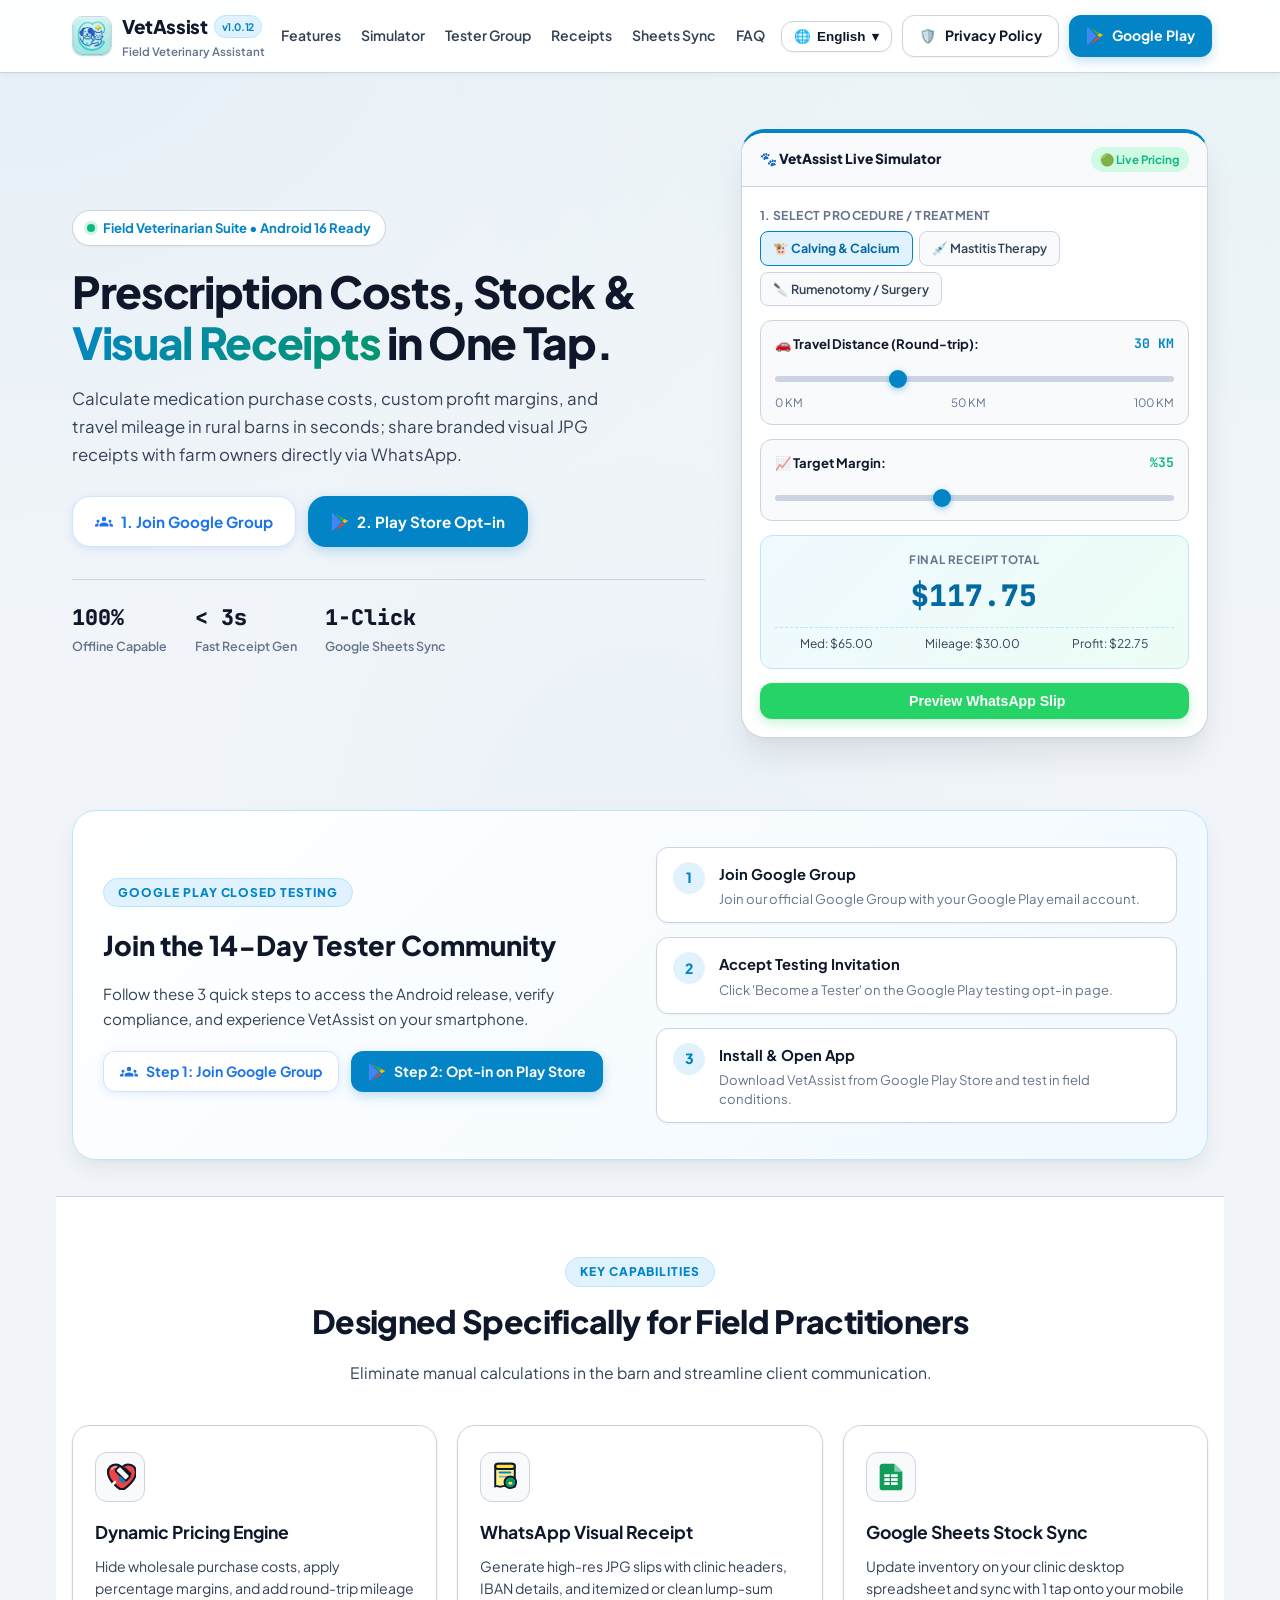
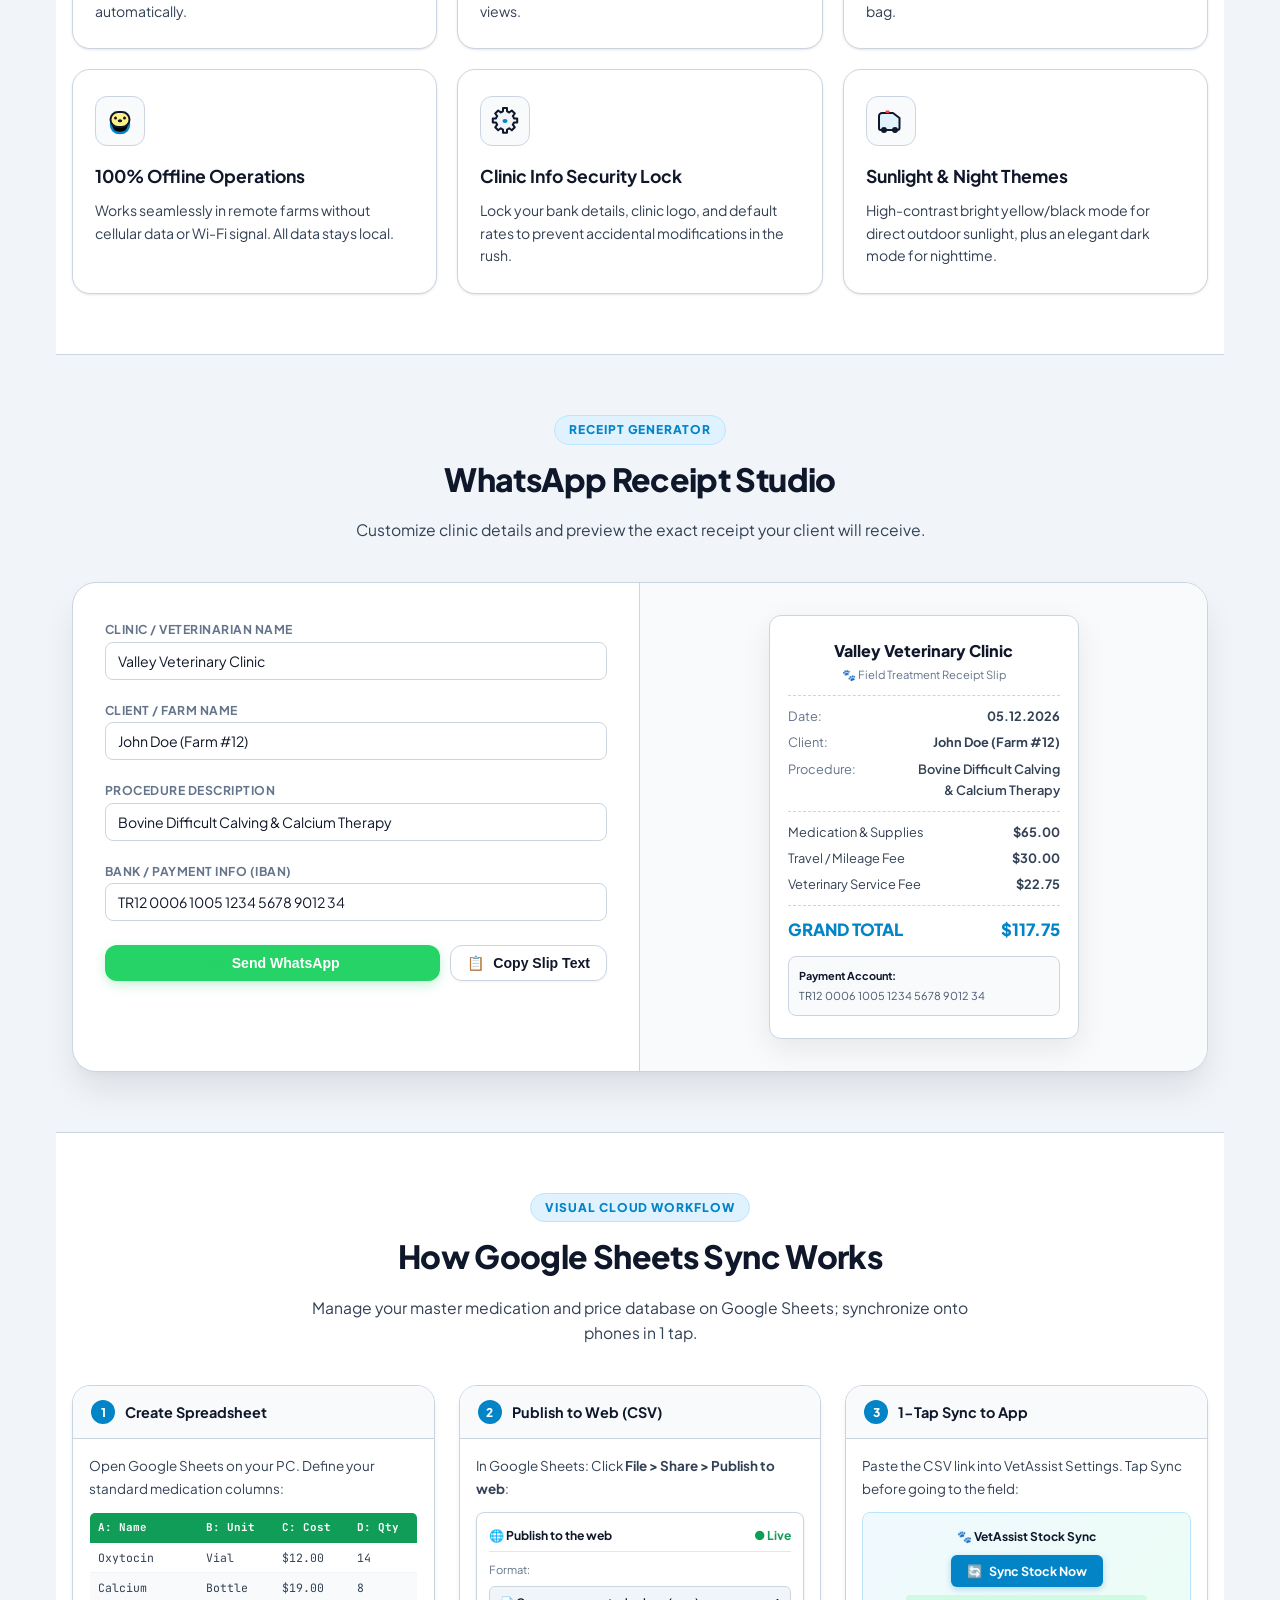
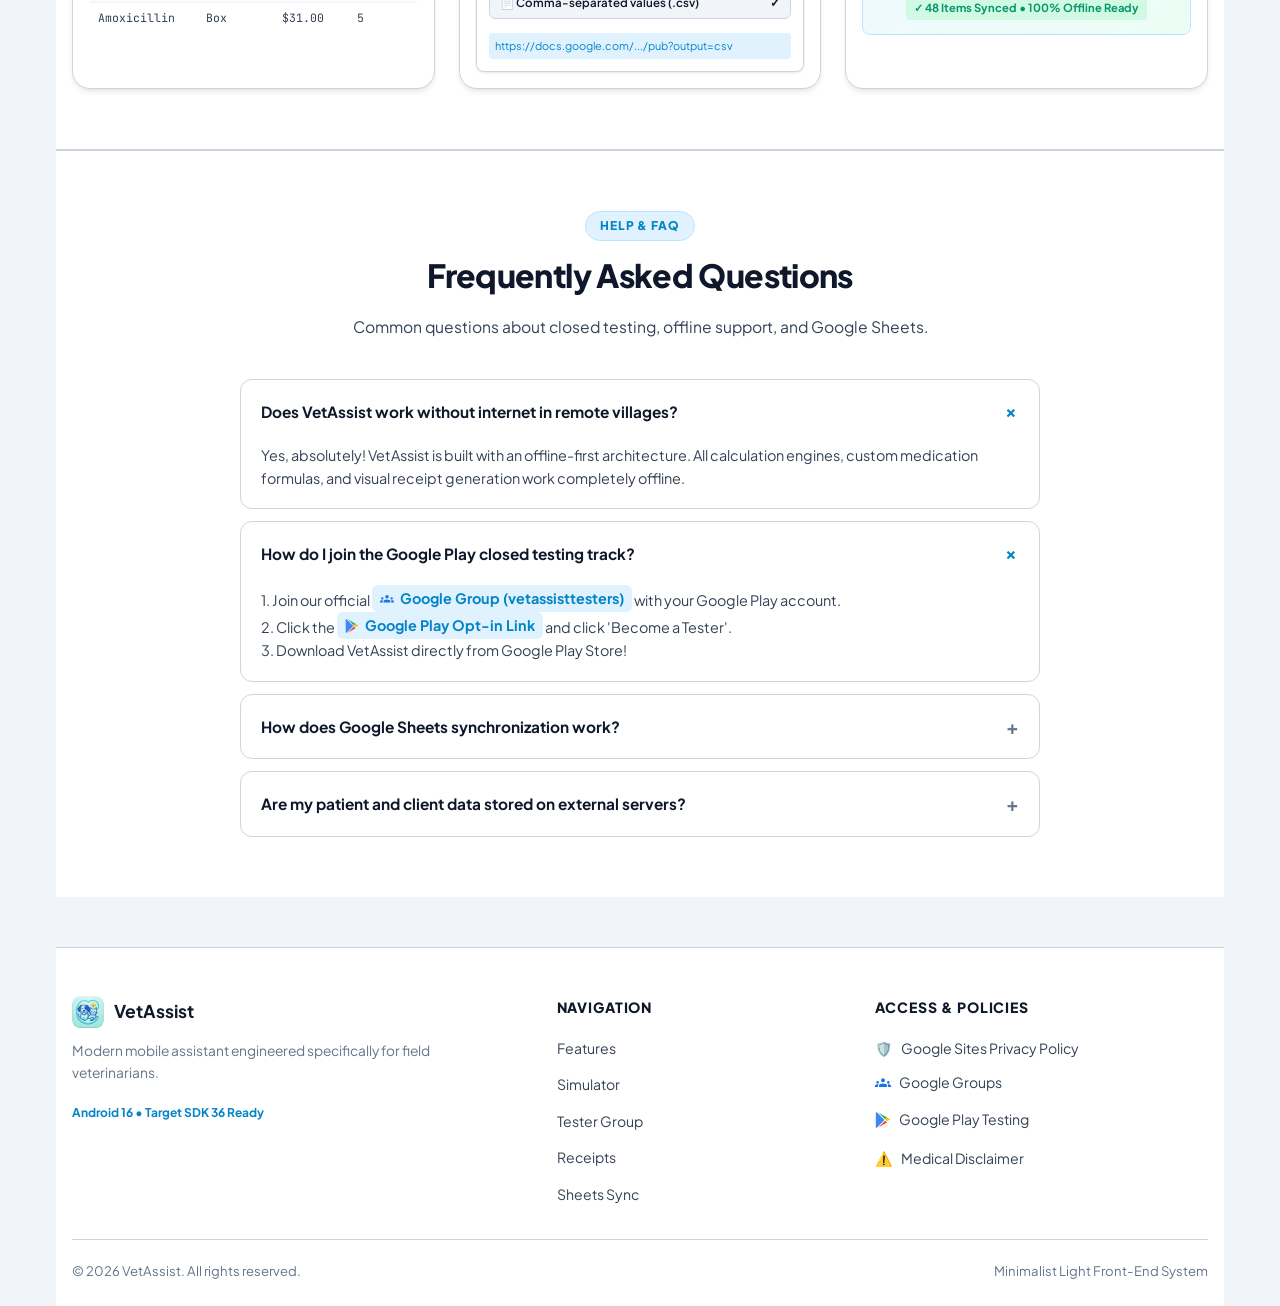
==== docs/index.html @ c8ceed95 "Remove all AdSense ads, banners, rails and ads.txt files" ====
<!DOCTYPE html>
<html lang="en">
<head>
  <meta charset="UTF-8">
  <meta name="viewport" content="width=device-width, initial-scale=1.0">
  <title>VetAssist — Field Veterinary Assistant | Official Web & Live Demo</title>
  <meta name="description" content="Instant prescription cost calculation, dynamic profit/mileage pricing, clinic stock management and WhatsApp visual receipt slips for field veterinarians.">
  <link rel="icon" type="image/png" href="favicon.png">
  <link rel="preconnect" href="https://fonts.googleapis.com">
  <link rel="preconnect" href="https://fonts.gstatic.com" crossorigin>
  <link href="https://fonts.googleapis.com/css2?family=Plus+Jakarta+Sans:wght@400;500;600;700;800&family=JetBrains+Mono:wght@500;600;700&display=swap" rel="stylesheet">

  <style>
    /* ==========================================================================
       VETASSIST MODERN MINIMALIST LIGHT DESIGN SYSTEM
       ========================================================================== */
    :root {
      --bg-page: #f1f5f9; /* Temiz Açık Gri / Kırık Beyaz Zemin */
      --bg-surface: #ffffff;
      --bg-surface-elevated: #ffffff;
      --bg-surface-subtle: #f8fafc;
      --bg-surface-active: #e2e8f0;
      
      --text-main: #0f172a;
      --text-secondary: #334155;
      --text-muted: #64748b;
      --text-light: #94a3b8;
      
      --primary: #0284c7;
      --primary-hover: #0369a1;
      --primary-subtle: #e0f2fe;
      --primary-border: #bae6fd;
      
      --success: #10b981;
      --success-subtle: #d1fae5;
      --success-hover: #059669;
      
      --warning: #f59e0b;
      --warning-subtle: #fef3c7;
      
      --border-light: #cbd5e1;
      --border-subtle: #e2e8f0;
      --border-focus: #38bdf8;
      
      --shadow-xs: 0 1px 2px 0 rgba(0, 0, 0, 0.05);
      --shadow-sm: 0 1px 3px 0 rgba(0, 0, 0, 0.08), 0 1px 2px -1px rgba(0, 0, 0, 0.08);
      --shadow-md: 0 4px 6px -1px rgba(0, 0, 0, 0.08), 0 2px 4px -2px rgba(0, 0, 0, 0.06);
      --shadow-lg: 0 10px 25px -3px rgba(15, 23, 42, 0.08), 0 4px 6px -4px rgba(15, 23, 42, 0.04);
      --shadow-xl: 0 20px 35px -5px rgba(15, 23, 42, 0.10), 0 8px 10px -6px rgba(15, 23, 42, 0.04);

      --radius-sm: 8px;
      --radius-md: 12px;
      --radius-lg: 18px;
      --radius-xl: 24px;
      --radius-full: 9999px;

      --font-sans: 'Plus Jakarta Sans', -apple-system, BlinkMacSystemFont, 'Segoe UI', Roboto, sans-serif;
      --font-mono: 'JetBrains Mono', monospace;
    }

    *, *::before, *::after {
      box-sizing: border-box;
      margin: 0;
      padding: 0;
    }

    html {
      scroll-behavior: smooth;
      -webkit-font-smoothing: antialiased;
      -moz-osx-font-smoothing: grayscale;
    }

    body {
      font-family: var(--font-sans);
      background-color: var(--bg-page);
      color: var(--text-main);
      line-height: 1.65;
      overflow-x: hidden;
      background-image: 
        radial-gradient(at 0% 0%, rgba(2, 132, 199, 0.05) 0px, transparent 50%),
        radial-gradient(at 100% 0%, rgba(16, 185, 129, 0.04) 0px, transparent 50%),
        radial-gradient(at 50% 100%, rgba(2, 132, 199, 0.03) 0px, transparent 50%);
      background-attachment: fixed;
    }

    /* Layout Structure */
    .main-site-content {
      width: 100%;
      max-width: 1200px;
      min-width: 0;
      margin: 0 auto;
      padding: 0 16px;
    }

    .container {
      width: 100%;
      max-width: 1160px;
      margin: 0 auto;
      padding: 0 12px;
    }

    /* ==========================================================================
       TOP NAVIGATION BAR - SINGLE LINE & BEAUTIFULLY SPACED
       ========================================================================== */
    header.site-header {
      position: sticky;
      top: 0;
      z-index: 1000;
      background: rgba(255, 255, 255, 0.96);
      backdrop-filter: blur(16px);
      -webkit-backdrop-filter: blur(16px);
      border-bottom: 1px solid var(--border-light);
      box-shadow: 0 2px 6px rgba(0, 0, 0, 0.04);
    }

    .nav-inner {
      display: flex;
      justify-content: space-between;
      align-items: center;
      height: 72px;
      gap: 16px;
    }

    .brand-logo {
      display: flex;
      align-items: center;
      gap: 10px;
      text-decoration: none;
      color: var(--text-main);
      flex-shrink: 0;
      white-space: nowrap;
    }

    .brand-logo img {
      width: 40px;
      height: 40px;
      border-radius: 10px;
      box-shadow: var(--shadow-xs);
      border: 1px solid var(--border-light);
    }

    .brand-titles {
      display: flex;
      flex-direction: column;
      white-space: nowrap;
    }

    .brand-name {
      font-size: 1.18rem;
      font-weight: 800;
      letter-spacing: -0.02em;
      color: var(--text-main);
      display: flex;
      align-items: center;
      gap: 6px;
      white-space: nowrap;
    }

    .brand-name span.badge-version {
      font-size: 0.65rem;
      font-weight: 700;
      color: var(--primary);
      background: var(--primary-subtle);
      padding: 2px 7px;
      border-radius: var(--radius-full);
      border: 1px solid var(--primary-border);
      white-space: nowrap;
    }

    .brand-tagline {
      font-size: 0.72rem;
      color: var(--text-muted);
      font-weight: 600;
      white-space: nowrap;
    }

    nav.nav-menu {
      display: flex;
      align-items: center;
      gap: 20px;
      flex-shrink: 0;
    }

    nav.nav-menu a {
      color: var(--text-secondary);
      text-decoration: none;
      font-size: 0.88rem;
      font-weight: 600;
      white-space: nowrap;
      transition: color 0.15s ease;
      padding: 6px 0;
    }

    nav.nav-menu a:hover {
      color: var(--primary);
    }

    .nav-actions {
      display: flex;
      align-items: center;
      gap: 10px;
      flex-shrink: 0;
      white-space: nowrap;
    }

    /* Language Picker Dropdown */
    .lang-dropdown-wrapper {
      position: relative;
      flex-shrink: 0;
    }

    .lang-btn {
      background: var(--bg-surface);
      border: 1px solid var(--border-light);
      padding: 7px 12px;
      border-radius: var(--radius-md);
      font-size: 0.84rem;
      font-weight: 700;
      color: var(--text-main);
      display: inline-flex;
      align-items: center;
      gap: 6px;
      cursor: pointer;
      box-shadow: var(--shadow-xs);
      white-space: nowrap;
      transition: all 0.2s ease;
    }

    .lang-btn:hover {
      background: var(--bg-surface-subtle);
      border-color: #94a3b8;
    }

    .lang-menu {
      position: absolute;
      top: calc(100% + 6px);
      right: 0;
      background: var(--bg-surface);
      border: 1px solid var(--border-light);
      border-radius: var(--radius-md);
      box-shadow: var(--shadow-xl);
      padding: 6px;
      display: none;
      flex-direction: column;
      min-width: 160px;
      z-index: 2000;
    }

    .lang-menu.open {
      display: flex;
      animation: fadeIn 0.15s ease;
    }

    .lang-item {
      padding: 8px 12px;
      font-size: 0.84rem;
      font-weight: 600;
      color: var(--text-secondary);
      border-radius: var(--radius-sm);
      display: flex;
      align-items: center;
      gap: 8px;
      cursor: pointer;
      white-space: nowrap;
      transition: background 0.12s;
    }

    .lang-item:hover, .lang-item.active {
      background: var(--primary-subtle);
      color: var(--primary-hover);
      font-weight: 700;
    }

    /* Buttons */
    .btn {
      display: inline-flex;
      align-items: center;
      justify-content: center;
      gap: 8px;
      padding: 8px 16px;
      font-size: 0.88rem;
      font-weight: 700;
      border-radius: var(--radius-md);
      text-decoration: none;
      cursor: pointer;
      white-space: nowrap;
      flex-shrink: 0;
      transition: all 0.2s cubic-bezier(0.16, 1, 0.3, 1);
      border: 1px solid transparent;
      outline: none;
    }

    .btn svg, .btn img {
      width: 18px;
      height: 18px;
      flex-shrink: 0;
    }

    .btn-lg {
      padding: 12px 22px;
      font-size: 0.95rem;
      border-radius: var(--radius-lg);
    }

    .btn-primary {
      background: var(--primary);
      color: #ffffff;
      box-shadow: 0 4px 12px rgba(2, 132, 199, 0.25);
    }
    .btn-primary:hover {
      background: var(--primary-hover);
      transform: translateY(-2px);
      box-shadow: 0 6px 18px rgba(2, 132, 199, 0.35);
    }

    .btn-outline {
      background: var(--bg-surface);
      color: var(--text-main);
      border: 1px solid var(--border-light);
      box-shadow: var(--shadow-xs);
    }
    .btn-outline:hover {
      background: var(--bg-surface-subtle);
      border-color: #94a3b8;
    }

    .btn-whatsapp {
      background: #25d366;
      color: #ffffff;
      box-shadow: 0 4px 12px rgba(37, 211, 102, 0.25);
    }
    .btn-whatsapp:hover {
      background: #20ba5a;
      transform: translateY(-2px);
      box-shadow: 0 6px 18px rgba(37, 211, 102, 0.35);
    }

    .btn-groups {
      background: #ffffff;
      color: #1a73e8;
      border: 1px solid #d2e3fc;
      box-shadow: 0 2px 8px rgba(26, 115, 232, 0.12);
    }
    .btn-groups:hover {
      background: #f8fafd;
      border-color: #aecbfa;
      transform: translateY(-2px);
      box-shadow: 0 4px 14px rgba(26, 115, 232, 0.2);
    }

    /* Hero Section */
    .hero-section {
      padding: 56px 0 36px;
    }

    .hero-grid {
      display: grid;
      grid-template-columns: 1.15fr 0.85fr;
      gap: 36px;
      align-items: center;
    }

    .pill-badge {
      display: inline-flex;
      align-items: center;
      gap: 8px;
      padding: 6px 14px;
      background: #ffffff;
      border: 1px solid var(--border-light);
      border-radius: var(--radius-full);
      font-size: 0.82rem;
      font-weight: 700;
      color: var(--primary);
      margin-bottom: 20px;
      box-shadow: var(--shadow-xs);
    }

    .pill-badge .dot {
      width: 8px;
      height: 8px;
      background: var(--success);
      border-radius: 50%;
      box-shadow: 0 0 0 3px rgba(16, 185, 129, 0.2);
    }

    .hero-title {
      font-size: 2.75rem;
      font-weight: 800;
      line-height: 1.15;
      letter-spacing: -0.03em;
      color: var(--text-main);
      margin-bottom: 18px;
    }

    .hero-title .gradient-text {
      background: linear-gradient(135deg, #0284c7 0%, #059669 100%);
      -webkit-background-clip: text;
      -webkit-text-fill-color: transparent;
    }

    .hero-desc {
      font-size: 1.05rem;
      color: var(--text-secondary);
      line-height: 1.65;
      margin-bottom: 28px;
      max-width: 560px;
    }

    .hero-buttons {
      display: flex;
      flex-wrap: wrap;
      gap: 12px;
      margin-bottom: 32px;
    }

    .hero-stats {
      display: flex;
      gap: 28px;
      padding-top: 20px;
      border-top: 1px solid var(--border-light);
    }

    .stat-item {
      display: flex;
      flex-direction: column;
    }

    .stat-value {
      font-size: 1.35rem;
      font-weight: 800;
      color: var(--text-main);
      font-family: var(--font-mono);
    }

    .stat-label {
      font-size: 0.78rem;
      color: var(--text-muted);
      font-weight: 600;
    }

    /* Live Simulator Card */
    .simulator-card {
      background: var(--bg-surface);
      border: 1px solid var(--border-light);
      border-radius: var(--radius-xl);
      box-shadow: var(--shadow-xl);
      overflow: hidden;
      border-top: 4px solid var(--primary);
    }

    .sim-header {
      padding: 14px 18px;
      background: #f8fafc;
      border-bottom: 1px solid var(--border-light);
      display: flex;
      justify-content: space-between;
      align-items: center;
    }

    .sim-header-title {
      font-size: 0.86rem;
      font-weight: 800;
      color: var(--text-main);
      display: flex;
      align-items: center;
      gap: 8px;
    }

    .sim-status {
      font-size: 0.72rem;
      font-weight: 700;
      color: var(--success);
      background: var(--success-subtle);
      padding: 3px 9px;
      border-radius: var(--radius-full);
    }

    .sim-body {
      padding: 18px;
      display: flex;
      flex-direction: column;
      gap: 14px;
    }

    .sim-select-group {
      display: flex;
      flex-direction: column;
      gap: 6px;
    }

    .sim-label {
      font-size: 0.76rem;
      font-weight: 700;
      color: var(--text-muted);
      text-transform: uppercase;
      letter-spacing: 0.04em;
    }

    .sim-chips {
      display: flex;
      flex-wrap: wrap;
      gap: 6px;
    }

    .sim-chip {
      background: var(--bg-surface-subtle);
      border: 1px solid var(--border-light);
      padding: 6px 12px;
      border-radius: var(--radius-sm);
      font-size: 0.78rem;
      font-weight: 600;
      color: var(--text-secondary);
      cursor: pointer;
      transition: all 0.18s ease;
      user-select: none;
    }

    .sim-chip.active {
      background: var(--primary-subtle);
      border-color: var(--primary);
      color: var(--primary-hover);
      font-weight: 700;
    }

    .sim-slider-box {
      background: var(--bg-surface-subtle);
      border-radius: var(--radius-md);
      padding: 12px 14px;
      border: 1px solid var(--border-light);
    }

    .sim-slider-header {
      display: flex;
      justify-content: space-between;
      align-items: center;
      font-size: 0.82rem;
      font-weight: 700;
      color: var(--text-main);
      margin-bottom: 8px;
    }

    .sim-range {
      width: 100%;
      height: 6px;
      background: #cbd5e1;
      border-radius: 4px;
      outline: none;
      -webkit-appearance: none;
    }

    .sim-range::-webkit-slider-thumb {
      -webkit-appearance: none;
      width: 18px;
      height: 18px;
      border-radius: 50%;
      background: var(--primary);
      cursor: pointer;
      box-shadow: 0 2px 6px rgba(2, 132, 199, 0.4);
    }

    .sim-total-card {
      background: linear-gradient(135deg, #f0f9ff 0%, #ecfdf5 100%);
      border: 1px solid #bae6fd;
      border-radius: var(--radius-md);
      padding: 14px;
      text-align: center;
    }

    .sim-total-title {
      font-size: 0.72rem;
      font-weight: 700;
      color: var(--text-muted);
      letter-spacing: 0.05em;
    }

    .sim-total-amount {
      font-size: 1.85rem;
      font-weight: 800;
      color: var(--primary-hover);
      font-family: var(--font-mono);
      margin: 3px 0 6px;
    }

    .sim-breakdown-mini {
      font-size: 0.75rem;
      color: var(--text-secondary);
      display: flex;
      justify-content: space-around;
      border-top: 1px dashed #bae6fd;
      padding-top: 6px;
    }

    /* Testing & Download Highlight Section */
    .testing-banner-box {
      background: linear-gradient(135deg, #ffffff 0%, #f0f9ff 100%);
      border: 1px solid #bae6fd;
      border-radius: var(--radius-xl);
      padding: 36px 30px;
      box-shadow: var(--shadow-lg);
      margin: 36px 0;
    }

    .testing-grid {
      display: grid;
      grid-template-columns: 1fr 1fr;
      gap: 32px;
      align-items: center;
    }

    .testing-steps-list {
      display: flex;
      flex-direction: column;
      gap: 14px;
    }

    .t-step {
      display: flex;
      gap: 14px;
      align-items: flex-start;
      background: #ffffff;
      padding: 14px 16px;
      border-radius: var(--radius-md);
      border: 1px solid var(--border-light);
      box-shadow: var(--shadow-xs);
    }

    .t-num {
      width: 32px;
      height: 32px;
      background: var(--primary-subtle);
      color: var(--primary);
      border-radius: 50%;
      display: flex;
      align-items: center;
      justify-content: center;
      font-weight: 800;
      font-size: 0.88rem;
      flex-shrink: 0;
    }

    .t-info h4 {
      font-size: 0.92rem;
      font-weight: 700;
      color: var(--text-main);
      margin-bottom: 3px;
    }

    .t-info p {
      font-size: 0.82rem;
      color: var(--text-muted);
      line-height: 1.45;
    }

    /* Sections */
    .section-wrap {
      padding: 60px 0;
    }

    .section-header {
      text-align: center;
      max-width: 680px;
      margin: 0 auto 40px;
    }

    .section-badge {
      display: inline-block;
      font-size: 0.75rem;
      font-weight: 800;
      text-transform: uppercase;
      letter-spacing: 0.08em;
      color: var(--primary);
      margin-bottom: 8px;
      background: var(--primary-subtle);
      padding: 4px 14px;
      border-radius: var(--radius-full);
      border: 1px solid var(--primary-border);
    }

    .section-title {
      font-size: 2rem;
      font-weight: 800;
      letter-spacing: -0.02em;
      color: var(--text-main);
      margin-bottom: 12px;
    }

    .section-desc {
      font-size: 0.98rem;
      color: var(--text-secondary);
      line-height: 1.6;
    }

    /* Feature Grid */
    .feature-grid {
      display: grid;
      grid-template-columns: repeat(3, 1fr);
      gap: 20px;
    }

    .feature-card {
      background: var(--bg-surface);
      border: 1px solid var(--border-light);
      border-radius: var(--radius-lg);
      padding: 26px 22px;
      box-shadow: var(--shadow-sm);
      transition: all 0.25s cubic-bezier(0.16, 1, 0.3, 1);
      display: flex;
      flex-direction: column;
    }

    .feature-card:hover {
      transform: translateY(-4px);
      box-shadow: var(--shadow-lg);
      border-color: #94a3b8;
    }

    .feature-icon-box {
      width: 50px;
      height: 50px;
      border-radius: var(--radius-md);
      background: var(--bg-surface-subtle);
      border: 1px solid var(--border-light);
      display: flex;
      align-items: center;
      justify-content: center;
      margin-bottom: 16px;
    }

    .feature-icon-box svg {
      width: 32px;
      height: 32px;
    }

    .feature-card h3 {
      font-size: 1.1rem;
      font-weight: 700;
      color: var(--text-main);
      margin-bottom: 8px;
    }

    .feature-card p {
      font-size: 0.88rem;
      color: var(--text-secondary);
      line-height: 1.6;
    }

    /* Visual Google Sheets Workflow Step Cards */
    .sheets-visual-grid {
      display: grid;
      grid-template-columns: repeat(3, 1fr);
      gap: 24px;
      margin-top: 24px;
    }

    .sheet-step-card {
      background: var(--bg-surface);
      border: 1px solid var(--border-light);
      border-radius: var(--radius-lg);
      overflow: hidden;
      box-shadow: var(--shadow-md);
      display: flex;
      flex-direction: column;
      transition: transform 0.2s, box-shadow 0.2s;
    }

    .sheet-step-card:hover {
      transform: translateY(-4px);
      box-shadow: var(--shadow-lg);
      border-color: #bae6fd;
    }

    .sheet-step-header {
      padding: 14px 18px;
      background: #f8fafc;
      border-bottom: 1px solid var(--border-light);
      display: flex;
      align-items: center;
      gap: 10px;
    }

    .step-badge {
      background: #0284c7;
      color: white;
      font-size: 0.75rem;
      font-weight: 800;
      width: 24px;
      height: 24px;
      border-radius: 50%;
      display: flex;
      align-items: center;
      justify-content: center;
    }

    .sheet-step-title {
      font-size: 0.9rem;
      font-weight: 700;
      color: var(--text-main);
    }

    .sheet-step-body {
      padding: 16px;
      flex: 1;
      display: flex;
      flex-direction: column;
      gap: 12px;
    }

    /* Mockup Visual Components */
    .mock-sheets-table {
      width: 100%;
      border-collapse: collapse;
      font-size: 0.72rem;
      font-family: var(--font-mono);
      background: #ffffff;
      border: 1px solid #cbd5e1;
      border-radius: 6px;
      overflow: hidden;
    }

    .mock-sheets-table th {
      background: #0f9d58;
      color: #ffffff;
      padding: 6px 8px;
      text-align: left;
      font-weight: 700;
      font-size: 0.68rem;
    }

    .mock-sheets-table td {
      padding: 5px 8px;
      border-bottom: 1px solid #f1f5f9;
      color: #334155;
    }

    .mock-sheets-table tr:nth-child(even) {
      background: #f8fafc;
    }

    .mock-publish-dialog {
      background: #ffffff;
      border: 1px solid #cbd5e1;
      border-radius: 8px;
      padding: 12px;
      box-shadow: var(--shadow-sm);
      display: flex;
      flex-direction: column;
      gap: 8px;
    }

    .mock-dialog-header {
      font-size: 0.76rem;
      font-weight: 700;
      color: #0f172a;
      display: flex;
      justify-content: space-between;
      border-bottom: 1px solid #e2e8f0;
      padding-bottom: 6px;
    }

    .mock-csv-select {
      background: #f1f5f9;
      border: 1px solid #cbd5e1;
      padding: 6px 10px;
      border-radius: 6px;
      font-size: 0.72rem;
      font-weight: 600;
      color: #0f172a;
      display: flex;
      justify-content: space-between;
      align-items: center;
    }

    .mock-app-sync-card {
      background: linear-gradient(135deg, #f0f9ff 0%, #ecfdf5 100%);
      border: 1px solid #bae6fd;
      border-radius: 8px;
      padding: 14px;
      display: flex;
      flex-direction: column;
      align-items: center;
      gap: 8px;
      text-align: center;
    }

    .mock-sync-btn {
      background: #0284c7;
      color: #ffffff;
      font-size: 0.78rem;
      font-weight: 700;
      padding: 6px 16px;
      border-radius: 6px;
      display: flex;
      align-items: center;
      gap: 6px;
      box-shadow: 0 2px 6px rgba(2, 132, 199, 0.3);
    }

    .mock-success-tag {
      font-size: 0.7rem;
      font-weight: 700;
      color: #059669;
      background: #d1fae5;
      padding: 3px 8px;
      border-radius: 4px;
    }

    /* Studio & Slips */
    .receipt-studio {
      background: var(--bg-surface);
      border: 1px solid var(--border-light);
      border-radius: var(--radius-xl);
      box-shadow: var(--shadow-xl);
      overflow: hidden;
      display: grid;
      grid-template-columns: 1fr 1fr;
      margin-top: 24px;
    }

    .studio-controls {
      padding: 32px;
      border-right: 1px solid var(--border-light);
      display: flex;
      flex-direction: column;
      gap: 16px;
    }

    .studio-preview {
      padding: 32px;
      background: #f8fafc;
      display: flex;
      flex-direction: column;
      align-items: center;
      justify-content: center;
    }

    .input-field {
      width: 100%;
      padding: 9px 12px;
      border: 1px solid var(--border-light);
      border-radius: var(--radius-sm);
      font-family: var(--font-sans);
      font-size: 0.88rem;
      color: var(--text-main);
      background: var(--bg-surface);
      outline: none;
      transition: border-color 0.2s;
    }

    .input-field:focus {
      border-color: var(--primary);
    }

    .receipt-slip {
      width: 310px;
      background: #ffffff;
      border-radius: 12px;
      border: 1px solid #cbd5e1;
      box-shadow: 0 10px 30px rgba(0, 0, 0, 0.08);
      padding: 22px 18px;
      font-family: 'Plus Jakarta Sans', sans-serif;
      position: relative;
    }

    .slip-clinic-name {
      font-size: 1rem;
      font-weight: 800;
      color: #0f172a;
      text-align: center;
    }

    .slip-sub {
      font-size: 0.7rem;
      color: #64748b;
      text-align: center;
      margin-bottom: 12px;
    }

    .slip-divider {
      border-top: 1px dashed #cbd5e1;
      margin: 10px 0;
    }

    .slip-row {
      display: flex;
      justify-content: space-between;
      font-size: 0.8rem;
      color: #334155;
      margin-bottom: 5px;
    }

    .slip-row.total-row {
      font-size: 1.05rem;
      font-weight: 800;
      color: #0284c7;
      margin-top: 8px;
    }

    /* FAQ List */
    .faq-list {
      max-width: 800px;
      margin: 0 auto;
      display: flex;
      flex-direction: column;
      gap: 12px;
    }

    .faq-item {
      background: var(--bg-surface);
      border: 1px solid var(--border-light);
      border-radius: var(--radius-md);
      overflow: hidden;
      transition: all 0.2s ease;
    }

    .faq-question {
      padding: 16px 20px;
      font-size: 0.96rem;
      font-weight: 700;
      color: var(--text-main);
      cursor: pointer;
      display: flex;
      justify-content: space-between;
      align-items: center;
      user-select: none;
    }

    .faq-icon {
      font-size: 1.2rem;
      color: var(--text-muted);
      transition: transform 0.2s ease;
    }

    .faq-answer {
      display: none;
      padding: 0 20px 18px;
      font-size: 0.9rem;
      color: var(--text-secondary);
      line-height: 1.6;
    }

    .faq-item.open .faq-answer {
      display: block;
    }

    .faq-item.open .faq-icon {
      transform: rotate(45deg);
      color: var(--primary);
    }

    .faq-link-badge {
      display: inline-flex;
      align-items: center;
      gap: 6px;
      background: #e0f2fe;
      color: #0284c7;
      padding: 2px 8px;
      border-radius: 6px;
      font-weight: 700;
      text-decoration: none;
    }

    .faq-link-badge svg {
      width: 14px;
      height: 14px;
    }

    /* Clean Functional Footer */
    footer.site-footer {
      background: var(--bg-surface);
      border-top: 1px solid var(--border-light);
      padding: 48px 0 24px;
      margin-top: 50px;
    }

    .footer-grid-clean {
      display: grid;
      grid-template-columns: 1.6fr 1fr 1.2fr;
      gap: 40px;
      margin-bottom: 32px;
    }

    .footer-col h4 {
      font-size: 0.88rem;
      font-weight: 800;
      color: var(--text-main);
      text-transform: uppercase;
      letter-spacing: 0.06em;
      margin-bottom: 16px;
    }

    .footer-links {
      list-style: none;
      display: flex;
      flex-direction: column;
      gap: 10px;
    }

    .footer-links a {
      color: var(--text-secondary);
      text-decoration: none;
      font-size: 0.88rem;
      transition: color 0.2s;
      display: inline-flex;
      align-items: center;
      gap: 8px;
    }

    .footer-links a:hover {
      color: var(--primary);
    }

    .footer-bottom {
      border-top: 1px solid var(--border-light);
      padding-top: 20px;
      display: flex;
      justify-content: space-between;
      align-items: center;
      font-size: 0.82rem;
      color: var(--text-muted);
      flex-wrap: wrap;
      gap: 10px;
    }

    /* Modal */
    .modal-overlay {
      position: fixed;
      inset: 0;
      background: rgba(15, 23, 42, 0.6);
      backdrop-filter: blur(4px);
      z-index: 9999;
      display: none;
      align-items: center;
      justify-content: center;
      padding: 20px;
    }

    .modal-overlay.active {
      display: flex;
    }

    .modal-box {
      background: var(--bg-surface);
      border-radius: var(--radius-xl);
      max-width: 740px;
      width: 100%;
      max-height: 85vh;
      overflow-y: auto;
      padding: 34px;
      box-shadow: var(--shadow-xl);
      position: relative;
    }

    .modal-close {
      position: absolute;
      top: 18px;
      right: 18px;
      background: var(--bg-surface-subtle);
      border: 1px solid var(--border-light);
      width: 32px;
      height: 32px;
      border-radius: 50%;
      display: flex;
      align-items: center;
      justify-content: center;
      cursor: pointer;
      font-weight: 700;
    }

    @keyframes fadeIn {
      from { opacity: 0; transform: translateY(4px); }
      to { opacity: 1; transform: translateY(0); }
    }

    /* Responsive Queries */
    @media (max-width: 1080px) {
      nav.nav-menu { display: none; }
    }

    @media (max-width: 860px) {
      .hero-grid { grid-template-columns: 1fr; }
      .feature-grid { grid-template-columns: 1fr; }
      .sheets-visual-grid { grid-template-columns: 1fr; }
      .receipt-studio { grid-template-columns: 1fr; }
      .studio-controls { border-right: none; border-bottom: 1px solid var(--border-light); }
      .testing-grid { grid-template-columns: 1fr; }
      .footer-grid-clean { grid-template-columns: 1fr; }
      .hero-title { font-size: 2.1rem; }
    }
  </style>
</head>
<body>

  <!-- ==========================================================================
       SVG GLOBAL DEFINITIONS: AUTHENTIC BRAND & IN-APP VET VECTOR ICONS
       ========================================================================== -->
  <svg style="display:none;" xmlns="http://www.w3.org/2000/svg">
    
    <!-- 1. Google Play Official 4-Color Vector Icon -->
    <symbol id="icon-googleplay" viewBox="0 0 512 512">
      <path fill="#4285F4" d="M47 0C34 6.8 25.3 19.2 25.3 35.3v441.3c0 16.1 8.7 28.5 21.7 35.3l256.6-256L47 0z"/>
      <path fill="#34A853" d="M325.3 234.3L104.6 13l280.8 161.2-60.1 59.1z"/>
      <path fill="#FBBC04" d="M479.5 228.6l-94.1-54.4-60.1 59.1 60.1 59.1 94.1-54.4c17.6-10.2 17.6-26.9 0-37.1z"/>
      <path fill="#EA4335" d="M325.3 277.7l60.1 59.1L104.6 499l220.7-221.3z"/>
    </symbol>

    <!-- 2. WhatsApp Official Green Vector Icon -->
    <symbol id="icon-whatsapp" viewBox="0 0 24 24">
      <path fill="#25D366" d="M12.04 2c-5.46 0-9.91 4.45-9.91 9.91 0 1.75.46 3.45 1.32 4.95L2.05 22l5.25-1.38c1.45.79 3.08 1.21 4.74 1.21 5.46 0 9.91-4.45 9.91-9.91 0-2.65-1.03-5.14-2.9-7.01A9.816 9.816 0 0 0 12.04 2m.01 1.67c2.2 0 4.26.86 5.82 2.42a8.225 8.225 0 0 1 2.41 5.83c0 4.54-3.7 8.24-8.24 8.24-1.48 0-2.93-.4-4.2-1.15l-.3-.18-3.12.82.83-3.04-.2-.31a8.196 8.196 0 0 1-1.26-4.38c0-4.54 3.7-8.24 8.24-8.24m4.52 11.66c-.25-.12-1.47-.72-1.7-.81-.23-.08-.39-.12-.56.12-.17.25-.64.81-.79.97-.14.17-.29.19-.54.06-.25-.12-1.05-.39-2-1.23-.74-.66-1.24-1.47-1.39-1.72-.14-.25-.02-.38.11-.51.11-.11.25-.29.37-.43.12-.14.17-.25.25-.41.08-.17.04-.31-.02-.43s-.56-1.34-.76-1.84c-.2-.48-.41-.42-.56-.43h-.48c-.17 0-.43.06-.66.31-.22.25-.87.85-.87 2.07s.89 2.4 1.01 2.57c.12.17 1.75 2.67 4.23 3.74.59.26 1.05.41 1.41.53.59.19 1.13.16 1.56.1.48-.07 1.47-.6 1.67-1.18.21-.58.21-1.07.15-1.18-.06-.11-.23-.17-.48-.3z"/>
    </symbol>

    <!-- 3. Google Groups Official Blue Vector Icon -->
    <symbol id="icon-groups" viewBox="0 0 24 24">
      <path fill="#1A73E8" d="M12 12.75c1.63 0 3.07.39 4.24.9c1.08.48 1.76 1.56 1.76 2.73V18H6v-1.61c0-1.18.68-2.26 1.76-2.74c1.17-.52 2.61-.9 4.24-.9M4 13c1.1 0 2-.9 2-2s-.9-2-2-2s-2 .9-2 2s.9 2 2 2m1.13 1.1c-.37-.06-.74-.1-1.13-.1c-.99 0-1.93.21-2.78.58A2.01 2.01 0 0 0 0 16.43V18h4.5v-1.61c0-.83.23-1.61.63-2.29M20 13c1.1 0 2-.9 2-2s-.9-2-2-2s-2 .9-2 2s.9 2 2 2m2.78 1.58c-.85-.37-1.79-.58-2.78-.58c-.39 0-.76.04-1.13.1c.4.68.63 1.46.63 2.29V18H24v-1.57c0-.81-.48-1.53-1.22-1.85M12 11a3 3 0 1 0 0-6a3 3 0 0 0 0 6"/>
    </symbol>

    <!-- 4. Google Sheets Official Green Doc & Grid Icon -->
    <symbol id="icon-sheets" viewBox="0 0 48 48">
      <path fill="#0F9D58" d="M29 4H11c-2.2 0-4 1.8-4 4v32c0 2.2 1.8 4 4 4h26c2.2 0 4-1.8 4-4V16L29 4z"/>
      <path fill="#87CEAC" d="M29 4v12h12L29 4z"/>
      <path fill="#ffffff" d="M14 20h20v4H14zm0 6h20v4H14zm0 6h20v4H14z"/>
      <path fill="#0F9D58" d="M22 20h2v16h-2z"/>
    </symbol>

    <!-- 5. In-App Pet & Vet Custom SVGs (from web/icons.js) -->
    <symbol id="icon-treatment-mode" viewBox="0 0 32 32">
      <path d="M16 28C16 28 4 20.5 4 11C4 6.5 7.5 3.5 12 3.5C14.5 3.5 16.8 5 18 7C19.2 5 21.5 3.5 24 3.5C28.5 3.5 32 6.5 32 11C32 20.5 20 28 20 28H16Z" fill="#ef4444" stroke="#0f172a" stroke-width="2.2" stroke-linejoin="round"/>
      <path d="M8 8C9.5 6 12 5.5 13.5 6.5" stroke="#fca5a5" stroke-width="2" stroke-linecap="round"/>
      <path d="M7 25L11 21" stroke="#ffffff" stroke-width="2.6" stroke-linecap="round"/>
      <rect x="11" y="9.5" width="7" height="15" rx="2" transform="rotate(-45 11 9.5)" fill="#ffffff" stroke="#0f172a" stroke-width="2"/>
      <path d="M14 17.5L16.5 15L21.5 20L19 22.5Z" fill="#0284c7"/>
      <path d="M21 7.5L26.5 13" stroke="#0f172a" stroke-width="2.4" stroke-linecap="round"/>
    </symbol>

    <symbol id="icon-receipt-seal" viewBox="0 0 36 36">
      <path d="M7 6C7 4.3 8.3 3 10 3H26C27.7 3 29 4.3 29 6V29C29 29 27.5 28 26 28C24.5 28 23 29 21.5 29C20 29 18.5 28 17 28C15.5 28 14 29 12.5 29C11 29 9.5 28 8 28C7.4 28 7 28.3 7 28.8V6Z" fill="#fef08a" stroke="#0f172a" stroke-width="2.2" stroke-linejoin="round"/>
      <path d="M7 6C7 4.3 8.3 3 10 3H26C27.7 3 29 4.3 29 6C29 7.7 27.7 9 26 9H10C8.3 9 7 7.7 7 6Z" fill="#fde047" stroke="#0f172a" stroke-width="2.2" stroke-linejoin="round"/>
      <line x1="12" y1="13" x2="24" y2="13" stroke="#0284c7" stroke-width="2.4" stroke-linecap="round"/>
      <line x1="12" y1="17.5" x2="20" y2="17.5" stroke="#94a3b8" stroke-width="2" stroke-linecap="round"/>
      <circle cx="24" cy="24" r="6.5" fill="#10b981" stroke="#0f172a" stroke-width="2.2"/>
      <circle cx="24" cy="24" r="5" fill="#059669"/>
      <ellipse cx="24" cy="25" rx="2.2" ry="1.6" fill="#fde047"/>
    </symbol>

    <symbol id="icon-kit-bone" viewBox="0 0 32 32">
      <path d="M11 6.5C10.2 6.5 9.5 5.8 9.5 5C9.5 4.2 10.2 3.5 11 3.5C11.5 3.5 12 3.8 12.3 4.2H19.7C20 3.8 20.5 3.5 21 3.5C21.8 3.5 22.5 4.2 22.5 5C22.5 5.8 21.8 6.5 21 6.5" fill="#fde047" stroke="#0f172a" stroke-width="2" stroke-linejoin="round"/>
      <rect x="4.5" y="8.5" width="23" height="19" rx="4" fill="#a7f3d0" stroke="#0f172a" stroke-width="2"/>
      <rect x="14" y="13.5" width="4" height="9" rx="1" fill="#10b981"/>
      <rect x="11.5" y="16" width="9" height="4" rx="1" fill="#10b981"/>
    </symbol>

    <symbol id="icon-dog-stethoscope" viewBox="0 0 32 32">
      <path d="M7 19C7 25 11 28 16 28C21 28 25 25 25 19" stroke="#0284c7" stroke-width="2.4" stroke-linecap="round"/>
      <rect x="6.5" y="7" width="19" height="15" rx="7.5" fill="#fef08a" stroke="#0f172a" stroke-width="2"/>
      <circle cx="11.5" cy="13" r="1.5" fill="#0f172a"/>
      <circle cx="20.5" cy="13" r="1.5" fill="#0f172a"/>
      <ellipse cx="16" cy="15.8" rx="2.2" ry="1.5" fill="#0f172a"/>
    </symbol>

    <symbol id="icon-gear-paw" viewBox="0 0 32 32">
      <path d="M14 3H18V6.2C18.8 6.5 19.5 7 20.2 7.5L22.8 5.5L25.8 8.5L23.8 11.2C24.3 11.8 24.7 12.6 25 13.4H28.2V17.4H25C24.7 18.2 24.3 19 23.8 19.6L25.8 22.3L22.8 25.3L20.2 23.3C19.5 23.8 18.8 24.3 18 24.6V27.8H14V24.6C13.2 24.3 12.5 23.8 11.8 23.3L9.2 25.3L6.2 22.3L8.2 19.6C7.7 19 7.3 18.2 7 17.4H3.8V13.4H7C7.3 12.6 7.7 11.8 8.2 11.2L6.2 8.5L9.2 5.5L11.8 7.5C12.5 7 13.2 6.5 14 6.2V3Z" fill="#f1f5f9" stroke="#0f172a" stroke-width="2" stroke-linejoin="round"/>
      <ellipse cx="16" cy="16" rx="2.5" ry="2" fill="#0284c7"/>
    </symbol>

    <symbol id="icon-vet-van" viewBox="0 0 32 32">
      <path d="M4 11C4 9.5 5.5 8 7 8H18L24.5 13V23C24.5 24 23.5 25 22.5 25H5.5C4.5 25 4 24 4 23V11Z" fill="#e0f2fe" stroke="#0f172a" stroke-width="2" stroke-linejoin="round"/>
      <rect x="10.5" y="5.5" width="4" height="2.5" rx="1" fill="#ef4444"/>
      <circle cx="9" cy="25" r="3" fill="#0f172a"/>
      <circle cx="20" cy="25" r="3" fill="#0f172a"/>
    </symbol>
  </svg>

  <!-- ==========================================================================
       STICKY NAVIGATION BAR - 100% SINGLE LINE, NO CRAMPED WRAPPING
       ========================================================================== -->
  <header class="site-header">
    <div class="container">
      <div class="nav-inner">
        
        <!-- Brand Logo -->
        <a href="#" class="brand-logo">
          <img src="icon-192.png" alt="VetAssist Logo">
          <div class="brand-titles">
            <span class="brand-name">VetAssist <span class="badge-version">v1.0.12</span></span>
            <span class="brand-tagline" data-i18n="app_tagline">Field Veterinary Assistant</span>
          </div>
        </a>

        <!-- Main Navigation Links -->
        <nav class="nav-menu">
          <a href="#features" data-i18n="nav_features">Features</a>
          <a href="#live-calculator" data-i18n="nav_simulator">Simulator</a>
          <a href="#testing-zone" data-i18n="nav_join_test">Tester Group</a>
          <a href="#receipt-studio" data-i18n="nav_receipt">Receipts</a>
          <a href="#sheets-sync" data-i18n="nav_sheets">Sheets Sync</a>
          <a href="#faq" data-i18n="nav_faq">FAQ</a>
        </nav>

        <!-- Action Items (Language, Privacy Policy, Google Play) -->
        <div class="nav-actions">
          
          <!-- Language Selector -->
          <div class="lang-dropdown-wrapper">
            <button class="lang-btn" onclick="toggleLangMenu()" id="current-lang-btn">
              <span>🌐</span> <span id="current-lang-label">English</span> ▾
            </button>
            <div class="lang-menu" id="lang-dropdown-menu">
              <div class="lang-item active" onclick="setLanguage('en')">🇬🇧 English</div>
              <div class="lang-item" onclick="setLanguage('tr')">🇹🇷 Türkçe</div>
              <div class="lang-item" onclick="setLanguage('de')">🇩🇪 Deutsch</div>
              <div class="lang-item" onclick="setLanguage('es')">🇪🇸 Español</div>
              <div class="lang-item" onclick="setLanguage('pt')">🇧🇷 Português</div>
              <div class="lang-item" onclick="setLanguage('ja')">🇯🇵 日本語</div>
              <div class="lang-item" onclick="setLanguage('ko')">🇰🇷 한국어</div>
              <div class="lang-item" onclick="setLanguage('hi')">🇮🇳 हिन्दी</div>
              <div class="lang-item" onclick="setLanguage('zh')">🇨🇳 中文</div>
            </div>
          </div>

          <!-- Official Google Sites Privacy Policy Link -->
          <a href="https://sites.google.com/d/17dYGaGlT2j_FXkCMffl7jOLWJkx5dJpY/p/1_l2H7LDnRSEo8GApEAaIWjhrmNAns9P_/edit" target="_blank" rel="noopener noreferrer" class="btn btn-outline" title="Official Google Sites Privacy Policy">
            <span>🛡️</span> <span data-i18n="priv_policy">Privacy Policy</span>
          </a>

          <!-- Official Google Play Store Opt-in Link -->
          <a href="https://play.google.com/apps/testing/com.VetAssistv1" target="_blank" class="btn btn-primary" title="Google Play Store Testing">
            <svg><use href="#icon-googleplay"/></svg>
            <span data-i18n="btn_play_test">Google Play</span>
          </a>

        </div>
      </div>
    </div>
  </header>

  <!-- Main Content Container -->
  <main class="main-site-content">

    <!-- Hero Section -->
    <section class="hero-section">
      <div class="container">
        <div class="hero-grid">
          <div class="hero-content">
            <div class="pill-badge">
              <span class="dot"></span>
              <span data-i18n="hero_badge">Field Veterinarian Suite • Android 16 Ready</span>
            </div>

            <h1 class="hero-title" data-i18n="hero_title">
              Prescription Costs, Stock & <span class="gradient-text">Visual Receipts</span> in One Tap.
            </h1>

            <p class="hero-desc" data-i18n="hero_desc">
              Calculate medication purchase costs, custom profit margins, and travel mileage in rural barns in seconds; share branded visual JPG receipts with farm owners directly via WhatsApp.
            </p>

            <!-- Only Official Google Group & Play Store Testing Buttons -->
            <div class="hero-buttons">
              <a href="https://groups.google.com/g/vetassisttesters" target="_blank" class="btn btn-groups btn-lg">
                <svg><use href="#icon-groups"/></svg>
                <span data-i18n="btn_hero_group">1. Join Google Group</span>
              </a>
              <a href="https://play.google.com/apps/testing/com.VetAssistv1" target="_blank" class="btn btn-primary btn-lg">
                <svg><use href="#icon-googleplay"/></svg>
                <span data-i18n="btn_hero_play">2. Play Store Opt-in</span>
              </a>
            </div>

            <div class="hero-stats">
              <div class="stat-item">
                <span class="stat-value">100%</span>
                <span class="stat-label" data-i18n="stat_offline">Offline Capable</span>
              </div>
              <div class="stat-item">
                <span class="stat-value">&lt; 3s</span>
                <span class="stat-label" data-i18n="stat_speed">Fast Receipt Gen</span>
              </div>
              <div class="stat-item">
                <span class="stat-value">1-Click</span>
                <span class="stat-label" data-i18n="stat_sync">Google Sheets Sync</span>
              </div>
            </div>
          </div>

          <!-- Live Phone Simulator Widget -->
          <div class="simulator-card" id="live-calculator">
            <div class="sim-header">
              <span class="sim-header-title">🐾 VetAssist Live Simulator</span>
              <span class="sim-status" data-i18n="sim_status_badge">🟢 Live Pricing</span>
            </div>
            
            <div class="sim-body">
              <!-- Treatment Selector -->
              <div class="sim-select-group">
                <span class="sim-label" data-i18n="sim_select_title">1. Select Procedure / Treatment</span>
                <div class="sim-chips">
                  <div class="sim-chip active" onclick="selectSimTreatment('dogum', this)" data-i18n="sim_opt_calving">🐮 Calving & Calcium</div>
                  <div class="sim-chip" onclick="selectSimTreatment('mastitis', this)" data-i18n="sim_opt_mastitis">💉 Mastitis Therapy</div>
                  <div class="sim-chip" onclick="selectSimTreatment('operasyon', this)" data-i18n="sim_opt_surgery">🔪 Rumenotomy / Surgery</div>
                </div>
              </div>

              <!-- KM Distance Slider -->
              <div class="sim-slider-box">
                <div class="sim-slider-header">
                  <span data-i18n="sim_distance_label">🚗 Travel Distance (Round-trip):</span>
                  <span id="km-display" style="color:var(--primary); font-family:var(--font-mono);">30 KM</span>
                </div>
                <input type="range" min="0" max="100" value="30" class="sim-range" id="km-slider" oninput="updateSimCalculations()">
                <div style="display:flex; justify-content:space-between; font-size:0.72rem; color:var(--text-muted); margin-top:4px;">
                  <span>0 KM</span>
                  <span>50 KM</span>
                  <span>100 KM</span>
                </div>
              </div>

              <!-- Margin Slider -->
              <div class="sim-slider-box">
                <div class="sim-slider-header">
                  <span data-i18n="sim_margin_label">📈 Target Margin:</span>
                  <span id="margin-display" style="color:#10b981; font-family:var(--font-mono);">%35</span>
                </div>
                <input type="range" min="10" max="70" value="35" class="sim-range" id="margin-slider" oninput="updateSimCalculations()">
              </div>

              <!-- Calculated Total -->
              <div class="sim-total-card">
                <div class="sim-total-title" data-i18n="sim_total_title">FINAL RECEIPT TOTAL</div>
                <div class="sim-total-amount" id="sim-grand-total">$118.50</div>
                <div class="sim-breakdown-mini">
                  <span id="sim-med-cost">Med: $65.00</span>
                  <span id="sim-km-cost">Mileage: $30.00</span>
                  <span id="sim-margin-gain">Profit: $23.50</span>
                </div>
              </div>

              <button class="btn btn-whatsapp" style="width:100%;" onclick="openStudioFromSim()">
                <svg><use href="#icon-whatsapp"/></svg>
                <span data-i18n="btn_preview_wa">Preview WhatsApp Slip</span>
              </button>
            </div>
          </div>
        </div>
      </div>
    </section>

    <!-- Google Closed Testing & Download Step-by-Step Zone -->
    <section class="container" id="testing-zone">
      <div class="testing-banner-box">
        <div class="testing-grid">
          <div>
            <span class="section-badge" data-i18n="test_badge">Google Play Closed Testing</span>
            <h3 style="font-size:1.7rem; font-weight:800; margin:8px 0 14px; color:var(--text-main);" data-i18n="test_title">
              Join the 14-Day Tester Community
            </h3>
            <p style="font-size:0.95rem; color:var(--text-secondary); line-height:1.6; margin-bottom:20px;" data-i18n="test_desc">
              Follow these 3 quick steps to access the Android release, verify compliance, and experience VetAssist on your smartphone.
            </p>
            <div style="display:flex; flex-wrap:wrap; gap:12px;">
              <a href="https://groups.google.com/g/vetassisttesters" target="_blank" class="btn btn-groups">
                <svg><use href="#icon-groups"/></svg>
                <span data-i18n="btn_step1_group">Step 1: Join Google Group</span>
              </a>
              <a href="https://play.google.com/apps/testing/com.VetAssistv1" target="_blank" class="btn btn-primary">
                <svg><use href="#icon-googleplay"/></svg>
                <span data-i18n="btn_step2_optin">Step 2: Opt-in on Play Store</span>
              </a>
            </div>
          </div>

          <div class="testing-steps-list">
            <div class="t-step">
              <div class="t-num">1</div>
              <div class="t-info">
                <h4 data-i18n="t_step1_title">Join Google Group</h4>
                <p data-i18n="t_step1_desc">Join our official Google Group with your Google Play email account.</p>
              </div>
            </div>

            <div class="t-step">
              <div class="t-num">2</div>
              <div class="t-info">
                <h4 data-i18n="t_step2_title">Accept Testing Invitation</h4>
                <p data-i18n="t_step2_desc">Click 'Become a Tester' on the Google Play testing opt-in page.</p>
              </div>
            </div>

            <div class="t-step">
              <div class="t-num">3</div>
              <div class="t-info">
                <h4 data-i18n="t_step3_title">Install & Open App</h4>
                <p data-i18n="t_step3_desc">Download VetAssist from Google Play Store and test in field conditions.</p>
              </div>
            </div>
          </div>
        </div>
      </div>
    </section>

    <!-- Features Section -->
    <section class="section-wrap" id="features" style="background:#ffffff; border-top:1px solid var(--border-light); border-bottom:1px solid var(--border-light);">
      <div class="container">
        <div class="section-header">
          <span class="section-badge" data-i18n="feat_badge">Key Capabilities</span>
          <h2 class="section-title" data-i18n="feat_section_title">Designed Specifically for Field Practitioners</h2>
          <p class="section-desc" data-i18n="feat_section_desc">Eliminate manual calculations in the barn and streamline client communication.</p>
        </div>

        <div class="feature-grid">
          <div class="feature-card">
            <div class="feature-icon-box">
              <svg><use href="#icon-treatment-mode"/></svg>
            </div>
            <h3 data-i18n="feat1_title">Dynamic Pricing Engine</h3>
            <p data-i18n="feat1_desc">Hide wholesale purchase costs, apply percentage margins, and add round-trip mileage automatically.</p>
          </div>

          <div class="feature-card">
            <div class="feature-icon-box">
              <svg><use href="#icon-receipt-seal"/></svg>
            </div>
            <h3 data-i18n="feat2_title">WhatsApp Visual Receipt</h3>
            <p data-i18n="feat2_desc">Generate high-res JPG slips with clinic headers, IBAN details, and itemized or clean lump-sum views.</p>
          </div>

          <div class="feature-card">
            <div class="feature-icon-box">
              <svg><use href="#icon-sheets"/></svg>
            </div>
            <h3 data-i18n="feat3_title">Google Sheets Stock Sync</h3>
            <p data-i18n="feat3_desc">Update inventory on your clinic desktop spreadsheet and sync with 1 tap onto your mobile bag.</p>
          </div>

          <div class="feature-card">
            <div class="feature-icon-box">
              <svg><use href="#icon-dog-stethoscope"/></svg>
            </div>
            <h3 data-i18n="feat4_title">100% Offline Operations</h3>
            <p data-i18n="feat4_desc">Works seamlessly in remote farms without cellular data or Wi-Fi signal. All data stays local.</p>
          </div>

          <div class="feature-card">
            <div class="feature-icon-box">
              <svg><use href="#icon-gear-paw"/></svg>
            </div>
            <h3 data-i18n="feat5_title">Clinic Info Security Lock</h3>
            <p data-i18n="feat5_desc">Lock your bank details, clinic logo, and default rates to prevent accidental modifications in the rush.</p>
          </div>

          <div class="feature-card">
            <div class="feature-icon-box">
              <svg><use href="#icon-vet-van"/></svg>
            </div>
            <h3 data-i18n="feat6_title">Sunlight & Night Themes</h3>
            <p data-i18n="feat6_desc">High-contrast bright yellow/black mode for direct outdoor sunlight, plus an elegant dark mode for nighttime.</p>
          </div>
        </div>
      </div>
    </section>

    <!-- WhatsApp Receipt Interactive Studio -->
    <section class="section-wrap" id="receipt-studio">
      <div class="container">
        <div class="section-header">
          <span class="section-badge" data-i18n="studio_badge">Receipt Generator</span>
          <h2 class="section-title" data-i18n="studio_title">WhatsApp Receipt Studio</h2>
          <p class="section-desc" data-i18n="studio_desc">Customize clinic details and preview the exact receipt your client will receive.</p>
        </div>

        <div class="receipt-studio">
          <div class="studio-controls">
            <div>
              <label class="sim-label" data-i18n="lbl_clinic_name">Clinic / Veterinarian Name</label>
              <input type="text" id="slip-input-clinic" class="input-field" value="Valley Veterinary Clinic" oninput="updateReceiptSlip()">
            </div>

            <div>
              <label class="sim-label" data-i18n="lbl_client_name">Client / Farm Name</label>
              <input type="text" id="slip-input-client" class="input-field" value="John Doe (Farm #12)" oninput="updateReceiptSlip()">
            </div>

            <div>
              <label class="sim-label" data-i18n="lbl_treatment_desc">Procedure Description</label>
              <input type="text" id="slip-input-desc" class="input-field" value="Bovine Difficult Calving & Calcium Therapy" oninput="updateReceiptSlip()">
            </div>

            <div>
              <label class="sim-label" data-i18n="lbl_iban">Bank / Payment Info (IBAN)</label>
              <input type="text" id="slip-input-iban" class="input-field" value="TR12 0006 1005 1234 5678 9012 34" oninput="updateReceiptSlip()">
            </div>

            <div style="display:flex; gap:10px; margin-top:8px;">
              <button class="btn btn-whatsapp" style="flex:1;" onclick="alert('Demo: On mobile, this sends a branded visual JPG slip directly to WhatsApp!')">
                <svg><use href="#icon-whatsapp"/></svg>
                <span data-i18n="btn_send_wa">Send WhatsApp</span>
              </button>
              <button class="btn btn-outline" onclick="copySlipText()">
                <span>📋</span> <span data-i18n="btn_copy_text">Copy Slip Text</span>
              </button>
            </div>
          </div>

          <div class="studio-preview">
            <div class="receipt-slip" id="live-receipt-slip">
              <div class="slip-clinic-name" id="preview-clinic">Valley Veterinary Clinic</div>
              <div class="slip-sub" data-i18n="slip_subtitle">🐾 Field Treatment Receipt Slip</div>
              
              <div class="slip-divider"></div>

              <div class="slip-row">
                <span style="color:#64748b;" data-i18n="slip_date">Date:</span>
                <strong id="preview-date">05.09.2026</strong>
              </div>
              <div class="slip-row">
                <span style="color:#64748b;" data-i18n="slip_client">Client:</span>
                <strong id="preview-client">John Doe</strong>
              </div>
              <div class="slip-row">
                <span style="color:#64748b;" data-i18n="slip_procedure">Procedure:</span>
                <span id="preview-desc" style="font-weight:600; text-align:right; max-width:150px;">Calving Protocol</span>
              </div>

              <div class="slip-divider"></div>

              <div class="slip-row">
                <span data-i18n="slip_medication">Medication & Supplies</span>
                <strong id="preview-med">$65.00</strong>
              </div>
              <div class="slip-row">
                <span data-i18n="slip_mileage">Travel / Mileage Fee</span>
                <strong id="preview-km">$30.00</strong>
              </div>
              <div class="slip-row">
                <span data-i18n="slip_service">Veterinary Service Fee</span>
                <strong id="preview-serv">$23.50</strong>
              </div>

              <div class="slip-divider"></div>

              <div class="slip-row total-row">
                <span data-i18n="slip_total">GRAND TOTAL</span>
                <span id="preview-total">$118.50</span>
              </div>

              <div style="margin-top:12px; padding:10px; background:#f8fafc; border-radius:8px; border:1px solid #cbd5e1; font-size:0.68rem; color:#475569; word-break:break-all;">
                <strong style="color:#0f172a; display:block; margin-bottom:2px;" data-i18n="slip_bank_label">Payment Account:</strong>
                <span id="preview-iban">TR12 0006 1005 1234 5678 9012 34</span>
              </div>
            </div>
          </div>
        </div>
      </div>
    </section>

    <!-- Google Sheets Visual Workflow Section -->
    <section class="section-wrap" id="sheets-sync" style="background:#ffffff; border-top:1px solid var(--border-light); border-bottom:1px solid var(--border-light);">
      <div class="container">
        <div class="section-header">
          <span class="section-badge" data-i18n="sheets_badge">Visual Cloud Workflow</span>
          <h2 class="section-title" data-i18n="sheets_title">How Google Sheets Sync Works</h2>
          <p class="section-desc" data-i18n="sheets_desc">Manage your master medication and price database on Google Sheets; synchronize onto phones in 1 tap.</p>
        </div>

        <!-- 3-Step Visual Infographic Mockup Grid -->
        <div class="sheets-visual-grid">
          
          <!-- Visual Step 1 -->
          <div class="sheet-step-card">
            <div class="sheet-step-header">
              <div class="step-badge">1</div>
              <div class="sheet-step-title" data-i18n="sh_vis1_title">Create Spreadsheet</div>
            </div>
            <div class="sheet-step-body">
              <p style="font-size:0.84rem; color:var(--text-secondary);" data-i18n="sh_vis1_desc">
                Open Google Sheets on your PC. Define your standard medication columns:
              </p>
              <table class="mock-sheets-table">
                <thead>
                  <tr>
                    <th>A: Name</th>
                    <th>B: Unit</th>
                    <th>C: Cost</th>
                    <th>D: Qty</th>
                  </tr>
                </thead>
                <tbody>
                  <tr>
                    <td>Oxytocin</td>
                    <td>Vial</td>
                    <td>$12.00</td>
                    <td>14</td>
                  </tr>
                  <tr>
                    <td>Calcium</td>
                    <td>Bottle</td>
                    <td>$19.00</td>
                    <td>8</td>
                  </tr>
                  <tr>
                    <td>Amoxicillin</td>
                    <td>Box</td>
                    <td>$31.00</td>
                    <td>5</td>
                  </tr>
                </tbody>
              </table>
            </div>
          </div>

          <!-- Visual Step 2 -->
          <div class="sheet-step-card">
            <div class="sheet-step-header">
              <div class="step-badge">2</div>
              <div class="sheet-step-title" data-i18n="sh_vis2_title">Publish to Web (CSV)</div>
            </div>
            <div class="sheet-step-body">
              <p style="font-size:0.84rem; color:var(--text-secondary);" data-i18n="sh_vis2_desc">
                In Google Sheets: Click <strong>File &gt; Share &gt; Publish to web</strong>:
              </p>
              <div class="mock-publish-dialog">
                <div class="mock-dialog-header">
                  <span>🌐 Publish to the web</span>
                  <span style="color:#0f9d58;">● Live</span>
                </div>
                <div style="font-size:0.7rem; color:#64748b;">Format:</div>
                <div class="mock-csv-select">
                  <span>📄 Comma-separated values (.csv)</span>
                  <span>✓</span>
                </div>
                <div style="font-size:0.68rem; color:#0284c7; background:#e0f2fe; padding:4px 6px; border-radius:4px; word-break:break-all; margin-top:6px;">
                  https://docs.google.com/.../pub?output=csv
                </div>
              </div>
            </div>
          </div>

          <!-- Visual Step 3 -->
          <div class="sheet-step-card">
            <div class="sheet-step-header">
              <div class="step-badge">3</div>
              <div class="sheet-step-title" data-i18n="sh_vis3_title">1-Tap Sync to App</div>
            </div>
            <div class="sheet-step-body">
              <p style="font-size:0.84rem; color:var(--text-secondary);" data-i18n="sh_vis3_desc">
                Paste the CSV link into VetAssist Settings. Tap Sync before going to the field:
              </p>
              <div class="mock-app-sync-card">
                <div style="font-size:0.75rem; font-weight:700; color:#0f172a;">🐾 VetAssist Stock Sync</div>
                <div class="mock-sync-btn">
                  <span>🔄</span> <span data-i18n="btn_sync_now">Sync Stock Now</span>
                </div>
                <span class="mock-success-tag" data-i18n="sync_success_tag">✓ 48 Items Synced • 100% Offline Ready</span>
              </div>
            </div>
          </div>

        </div>
      </div>
    </section>

    <!-- FAQ Section with Clickable Action Links -->
    <section class="section-wrap" id="faq" style="background:#ffffff; border-top:1px solid var(--border-light);">
      <div class="container">
        <div class="section-header">
          <span class="section-badge" data-i18n="faq_badge">Help & FAQ</span>
          <h2 class="section-title" data-i18n="faq_title">Frequently Asked Questions</h2>
          <p class="section-desc" data-i18n="faq_desc">Common questions about closed testing, offline support, and Google Sheets.</p>
        </div>

        <div class="faq-list">
          <div class="faq-item open">
            <div class="faq-question" onclick="toggleFaq(this)">
              <span data-i18n="faq1_q">Does VetAssist work without internet in remote villages?</span>
              <span class="faq-icon">+</span>
            </div>
            <div class="faq-answer" data-i18n="faq1_a">
              Yes, absolutely! VetAssist is built with an offline-first architecture. All calculation engines, custom medication formulas, and visual receipt generation work completely offline.
            </div>
          </div>

          <!-- FAQ Question 2 with Clickable Links -->
          <div class="faq-item open">
            <div class="faq-question" onclick="toggleFaq(this)">
              <span data-i18n="faq2_q">How do I join the Google Play closed testing track?</span>
              <span class="faq-icon">+</span>
            </div>
            <div class="faq-answer" data-i18n="faq2_a">
              1. Join our official <a href="https://groups.google.com/g/vetassisttesters" target="_blank" class="faq-link-badge"><svg><use href="#icon-groups"/></svg> Google Group (vetassisttesters)</a> with your Google Play account.<br>
              2. Click the <a href="https://play.google.com/apps/testing/com.VetAssistv1" target="_blank" class="faq-link-badge"><svg><use href="#icon-googleplay"/></svg> Google Play Opt-in Link</a> and click 'Become a Tester'.<br>
              3. Download VetAssist directly from Google Play Store!
            </div>
          </div>

          <div class="faq-item">
            <div class="faq-question" onclick="toggleFaq(this)">
              <span data-i18n="faq3_q">How does Google Sheets synchronization work?</span>
              <span class="faq-icon">+</span>
            </div>
            <div class="faq-answer" data-i18n="faq3_a">
              Publish your Google Sheet as a public CSV link and paste it into the VetAssist Settings. Tapping 'Sync Stock' instantly refreshes all prices and stock counts.
            </div>
          </div>

          <div class="faq-item">
            <div class="faq-question" onclick="toggleFaq(this)">
              <span data-i18n="faq4_q">Are my patient and client data stored on external servers?</span>
              <span class="faq-icon">+</span>
            </div>
            <div class="faq-answer" data-i18n="faq4_a">
              No. All records, treatment logs, and prices reside exclusively inside your device's local storage for complete medical privacy.
            </div>
          </div>
        </div>
      </div>
    </section>

    <!-- Clean, Functional Footer -->
    <footer class="site-footer">
      <div class="container">
        <div class="footer-grid-clean">
          <!-- Col 1: Brand Info -->
          <div class="footer-col">
            <div style="display:flex; align-items:center; gap:10px; margin-bottom:12px;">
              <img src="icon-192.png" alt="Logo" style="width:32px; height:32px; border-radius:8px;">
              <strong style="font-size:1.1rem; color:var(--text-main);">VetAssist</strong>
            </div>
            <p style="font-size:0.86rem; color:var(--text-muted); line-height:1.6; margin-bottom:14px;" data-i18n="footer_bio">
              Modern mobile assistant engineered specifically for field veterinarians.
            </p>
            <span style="font-size:0.75rem; color:var(--primary); font-weight:700;">Android 16 • Target SDK 36 Ready</span>
          </div>

          <!-- Col 2: Navigation -->
          <div class="footer-col">
            <h4 data-i18n="foot_nav">Navigation</h4>
            <ul class="footer-links">
              <li><a href="#features" data-i18n="nav_features">Features</a></li>
              <li><a href="#live-calculator" data-i18n="nav_simulator">Simulator</a></li>
              <li><a href="#testing-zone" data-i18n="nav_join_test">Tester Group</a></li>
              <li><a href="#receipt-studio" data-i18n="nav_receipt">Receipts</a></li>
              <li><a href="#sheets-sync" data-i18n="nav_sheets">Sheets Sync</a></li>
            </ul>
          </div>

          <!-- Col 3: Testing & Official Google Sites Privacy Links -->
          <div class="footer-col">
            <h4 data-i18n="foot_legal">Access & Policies</h4>
            <ul class="footer-links">
              <li>
                <a href="https://sites.google.com/d/17dYGaGlT2j_FXkCMffl7jOLWJkx5dJpY/p/1_l2H7LDnRSEo8GApEAaIWjhrmNAns9P_/edit" target="_blank" rel="noopener noreferrer">
                  <span>🛡️</span> <span data-i18n="priv_policy">Google Sites Privacy Policy</span>
                </a>
              </li>
              <li>
                <a href="https://groups.google.com/g/vetassisttesters" target="_blank" rel="noopener noreferrer">
                  <svg style="width:16px;height:16px;"><use href="#icon-groups"/></svg>
                  <span>Google Groups</span>
                </a>
              </li>
              <li>
                <a href="https://play.google.com/apps/testing/com.VetAssistv1" target="_blank" rel="noopener noreferrer">
                  <svg style="width:16px;height:16px;"><use href="#icon-googleplay"/></svg>
                  <span>Google Play Testing</span>
                </a>
              </li>
              <li>
                <a href="javascript:void(0)" onclick="openPolicyModal('disclaimer')">
                  <span>⚠️</span> <span data-i18n="med_disclaimer">Medical Disclaimer</span>
                </a>
              </li>
            </ul>
          </div>
        </div>

        <div class="footer-bottom">
          <span>© 2026 VetAssist. All rights reserved.</span>
          <span>Minimalist Light Front-End System</span>
        </div>
      </div>
    </footer>
  </main>

  <!-- Modal for Medical Disclaimer -->
  <div class="modal-overlay" id="policyModal">
    <div class="modal-box">
      <button class="modal-close" onclick="closePolicyModal()">✕</button>
      <div id="modal-content-area"></div>
    </div>
  </div>

  <!-- Multilingual & Interactive Script -->
  <script>
    const translations = {
      en: {
        app_tagline: "Field Veterinary Assistant",
        nav_features: "Features",
        nav_simulator: "Simulator",
        nav_join_test: "Tester Group",
        nav_receipt: "Receipts",
        nav_sheets: "Sheets Sync",
        nav_faq: "FAQ",
        priv_policy: "Privacy Policy",
        btn_play_test: "Google Play",
        hero_badge: "Field Veterinarian Suite • Android 16 Ready",
        hero_title: "Prescription Costs, Stock & <span class='gradient-text'>Visual Receipts</span> in One Tap.",
        hero_desc: "Calculate medication purchase costs, custom profit margins, and travel mileage in rural barns in seconds; share branded visual JPG receipts with farm owners directly via WhatsApp.",
        btn_hero_group: "1. Join Google Group",
        btn_hero_play: "2. Play Store Opt-in",
        stat_offline: "100% Offline",
        stat_speed: "Fast Receipt Gen",
        stat_sync: "Google Sheets Sync",
        sim_header_title: "🐾 VetAssist Live Simulator",
        sim_status_badge: "🟢 Live Pricing",
        sim_select_title: "1. Select Procedure / Treatment",
        sim_opt_calving: "🐮 Calving & Calcium",
        sim_opt_mastitis: "💉 Mastitis Therapy",
        sim_opt_surgery: "🔪 Rumenotomy / Surgery",
        sim_distance_label: "🚗 Travel Distance (Round-trip):",
        sim_margin_label: "📈 Target Margin:",
        sim_total_title: "FINAL RECEIPT TOTAL",
        btn_preview_wa: "Preview WhatsApp Slip",
        test_badge: "Google Play Closed Testing",
        test_title: "Join the 14-Day Tester Community",
        test_desc: "Follow these 3 quick steps to access the Android release, verify compliance, and experience VetAssist on your smartphone.",
        btn_step1_group: "Step 1: Join Google Group",
        btn_step2_optin: "Step 2: Opt-in on Play Store",
        t_step1_title: "Join Google Group",
        t_step1_desc: "Join our official Google Group with your Google Play email account.",
        t_step2_title: "Accept Testing Invitation",
        t_step2_desc: "Click 'Become a Tester' on the Google Play testing opt-in page.",
        t_step3_title: "Install & Open App",
        t_step3_desc: "Download VetAssist from Google Play Store and test in field conditions.",
        feat_badge: "Key Capabilities",
        feat_section_title: "Designed Specifically for Field Practitioners",
        feat_section_desc: "Eliminate manual calculations in the barn and streamline client communication.",
        feat1_title: "Dynamic Pricing Engine",
        feat1_desc: "Hide wholesale purchase costs, apply percentage margins, and add round-trip mileage automatically.",
        feat2_title: "WhatsApp Visual Receipt",
        feat2_desc: "Generate high-res JPG slips with clinic headers, IBAN details, and itemized or clean lump-sum views.",
        feat3_title: "Google Sheets Stock Sync",
        feat3_desc: "Update inventory on your clinic desktop spreadsheet and sync with 1 tap onto your mobile bag.",
        feat4_title: "100% Offline Operations",
        feat4_desc: "Works seamlessly in remote farms without cellular data or Wi-Fi signal. All data stays local.",
        feat5_title: "Clinic Info Security Lock",
        feat5_desc: "Lock your bank details, clinic logo, and default rates to prevent accidental modifications in the rush.",
        feat6_title: "Sunlight & Night Themes",
        feat6_desc: "High-contrast bright yellow/black mode for direct outdoor sunlight, plus an elegant dark mode for nighttime.",
        studio_badge: "Receipt Generator",
        studio_title: "WhatsApp Receipt Studio",
        studio_desc: "Customize clinic details and preview the exact receipt your client will receive.",
        lbl_clinic_name: "Clinic / Veterinarian Name",
        lbl_client_name: "Client / Farm Name",
        lbl_treatment_desc: "Procedure Description",
        lbl_iban: "Bank / Payment Info (IBAN)",
        btn_send_wa: "Send WhatsApp",
        btn_copy_text: "Copy Slip Text",
        slip_subtitle: "🐾 Field Treatment Receipt Slip",
        slip_date: "Date:",
        slip_client: "Client:",
        slip_procedure: "Procedure:",
        slip_medication: "Medication & Supplies",
        slip_mileage: "Travel / Mileage Fee",
        slip_service: "Veterinary Service Fee",
        slip_total: "GRAND TOTAL",
        slip_bank_label: "Payment Account:",
        sheets_badge: "Visual Cloud Workflow",
        sheets_title: "How Google Sheets Sync Works",
        sheets_desc: "Manage your master medication and price database on Google Sheets; synchronize onto phones in 1 tap.",
        sh_vis1_title: "1. Create Spreadsheet",
        sh_vis1_desc: "Open Google Sheets on your PC. Define your standard medication columns (Name, Unit, Cost, Stock):",
        sh_vis2_title: "2. Publish to Web (CSV)",
        sh_vis2_desc: "In Google Sheets: Click File > Share > Publish to web and choose CSV format:",
        sh_vis3_title: "3. 1-Tap Sync to App",
        sh_vis3_desc: "Paste the CSV link into VetAssist Settings. Tap Sync before going to the field:",
        btn_sync_now: "Sync Stock Now",
        sync_success_tag: "✓ 48 Items Synced • 100% Offline Ready",
        faq_badge: "Help & FAQ",
        faq_title: "Frequently Asked Questions",
        faq_desc: "Common questions about closed testing, offline support, and Google Sheets.",
        faq1_q: "Does VetAssist work without internet in remote villages?",
        faq1_a: "Yes, absolutely! VetAssist is built with an offline-first architecture. All calculation engines, custom medication formulas, and visual receipt generation work completely offline.",
        faq2_q: "How do I join the Google Play closed testing track?",
        faq2_a: "1. Join our official Google Group (vetassisttesters) with your Google Play account.<br>2. Click the Google Play Opt-in Link and click 'Become a Tester'.<br>3. Download VetAssist directly from Google Play Store!",
        faq3_q: "How does Google Sheets synchronization work?",
        faq3_a: "Publish your Google Sheet as a public CSV link and paste it into the VetAssist Settings. Tapping 'Sync Stock' instantly refreshes all prices and stock counts.",
        faq4_q: "Are my patient and client data stored on external servers?",
        faq4_a: "No. All records, treatment logs, and prices reside exclusively inside your device's local storage for complete medical privacy.",
        footer_bio: "Modern mobile assistant engineered specifically for field veterinarians.",
        foot_nav: "Navigation",
        foot_legal: "Access & Policies",
        med_disclaimer: "Medical Disclaimer"
      },
      tr: {
        app_tagline: "Saha Veteriner Hekim Asistanı",
        nav_features: "Özellikler",
        nav_simulator: "Simülatör",
        nav_join_test: "Test Grubu",
        nav_receipt: "Adisyon",
        nav_sheets: "E-Tablolar",
        nav_faq: "SSS",
        priv_policy: "Gizlilik Politikası",
        btn_play_test: "Google Play",
        hero_badge: "Saha Veteriner Hekim Paketi • Android 16 Uyumlu",
        hero_title: "Reçete Maliyeti, Stok & <span class='gradient-text'>Görsel Adisyon</span> Tek Dokunuşta.",
        hero_desc: "Ahırda ilaç maliyetini, hedef kâr marjını ve yol/km ücretini saniyeler içinde hesaplayın; WhatsApp üzerinden çiftlik sahibine kurumsal logolu görsel makbuz paylaşın.",
        btn_hero_group: "1. Google Grubuna Katıl",
        btn_hero_play: "2. Play Store İndir",
        stat_offline: "%100 Çevrimdışı",
        stat_speed: "Hızlı Adisyon",
        stat_sync: "E-Tablo Senkronu",
        sim_header_title: "🐾 VetAssist Canlı Simülatör",
        sim_status_badge: "🟢 Canlı Fiyatlama",
        sim_select_title: "1. İşlem / Tedavi Protokolü Seçin",
        sim_opt_calving: "🐮 Güç Doğum & Kalsiyum",
        sim_opt_mastitis: "💉 Mastitis Tedavisi",
        sim_opt_surgery: "🔪 Rumenotomi / Cerrahi",
        sim_distance_label: "🚗 Gidiş-Dönüş Yol Mesafesi:",
        sim_margin_label: "📈 Hedef Kâr Marjı:",
        sim_total_title: "HESAPLANAN TOPLAM ADİSYON",
        btn_preview_wa: "WhatsApp Fişini Önizle",
        test_badge: "Google Play Kapalı Test",
        test_title: "14 Günlük Test Topluluğuna Katılın",
        test_desc: "Android sürümüne erişmek, Google Play gereksinimlerini sağlamak ve VetAssist'i cihazınızda denemek için 3 adımı izleyin.",
        btn_step1_group: "Adım 1: Google Grubuna Katıl",
        btn_step2_optin: "Adım 2: Play Store Onayı Ver",
        t_step1_title: "Google Grubuna Katılın",
        t_step1_desc: "Google Play e-posta hesabınızla resmi test grubumuza üye olun.",
        t_step2_title: "Test Davetini Onaylayın",
        t_step2_desc: "Play Store bağlantısına tıklayarak 'Test Kullanıcısı Ol' butonuna basın.",
        t_step3_title: "Yükleyin & Kullanın",
        t_step3_desc: "Google Play Store'dan VetAssist'i indirip sahada hemen test edin.",
        feat_badge: "Temel Yetenekler",
        feat_section_title: "Saha Hekimlerinin Zorluklarına Özel Geliştirildi",
        feat_section_desc: "Ahırda kafadan hesap yapma devrini bitirin, çiftlik sahibiyle iletişimi hızlandırın.",
        feat1_title: "Dinamik Fiyatlandırma Motoru",
        feat1_desc: "Alış maliyetlerini gizleyin, yüzde kâr ekleyin ve gidiş-dönüş km bedelini otomatik yansıtın.",
        feat2_title: "WhatsApp Görsel Adisyon",
        feat2_desc: "Klinik logolu, IBAN bilgili ve kalem kalem dökümlü yüksek çözünürlüklü JPG fiş üretin.",
        feat3_title: "Google E-Tablolar Entegrasyonu",
        feat3_desc: "Klinikteki Excel/E-Tablonuzda stok güncelleyin; sahadaki çantanıza tek tuşla aktarın.",
        feat4_title: "%100 Çevrimdışı Çalışma",
        feat4_desc: "İnternetin çekmediği en ücra köylerde bile kesintisiz tam fonksiyon çalışır.",
        feat5_title: "Klinik Bilgi Güvenlik Kilidi",
        feat5_desc: "Banka ve klinik ayarlarınızı şifreleyerek sahadaki telaşta bozulmasını önleyin.",
        feat6_title: "Güneş Işığı & Gece Modu",
        feat6_desc: "Doğrudan güneş altında yüksek kontrastlı Sarı/Siyah tema ve gece viziteleri için koyu mod.",
        studio_badge: "Fiş Stüdyosu",
        studio_title: "WhatsApp Adisyon Stüdyosu",
        studio_desc: "Klinik bilgilerinizi girin ve çiftçiye giden görsel adisyonu anlık önizleyin.",
        lbl_clinic_name: "Klinik / Veteriner Hekim Adı",
        lbl_client_name: "Hasta Sahibi / Çiftlik Adı",
        lbl_treatment_desc: "Yapılan Tedavi Açıklaması",
        lbl_iban: "Ödeme Bilgisi (IBAN)",
        btn_send_wa: "WhatsApp İle Gönder",
        btn_copy_text: "Fiş Metnini Kopyala",
        slip_subtitle: "🐾 Saha Tedavi ve Uygulama Adisyonu",
        slip_date: "Tarih:",
        slip_client: "Çiftlik/Sahip:",
        slip_procedure: "İşlem:",
        slip_medication: "Kullanılan İlaç & Sarf",
        slip_mileage: "Yol / Ulaşım Bedeli",
        slip_service: "Hekimlik Hizmet Bedeli",
        slip_total: "GENEL TOPLAM",
        slip_bank_label: "Banka / Havale Hesabı:",
        sheets_badge: "Bulut İş Akışı",
        sheets_title: "Google E-Tablolar Senkronizasyonu",
        sheets_desc: "İlaç listenizi masaüstünde Google E-Tablo üzerinden düzenleyin; tek tuşla telefonunuza çekin.",
        sh_vis1_title: "1. E-Tablonuzu Hazırlayın",
        sh_vis1_desc: "Google Sheets açın. İlaç Adı, Birim, Alış Fiyatı ve Stok kolonlarını doldurun:",
        sh_vis2_title: "2. Web'de Yayınla (CSV)",
        sh_vis2_desc: "Dosya > Paylaş > Web'de Yayınla diyerek CSV formatını seçin ve linki kopyalayın:",
        sh_vis3_title: "3. Uygulamada Senkronize Et",
        sh_vis3_desc: "Linki VetAssist Ayarlarına yapıştırın. Sahaya çıkmadan önce 'Stok Senkronize Et'e basın:",
        btn_sync_now: "Stoğu Senkronize Et",
        sync_success_tag: "✓ 48 İlaç Güncellendi • Çevrimdışı Hazır",
        faq_badge: "Yardım & SSS",
        faq_title: "Sıkça Sorulan Sorular",
        faq_desc: "Kapalı test süreci, çevrimdışı çalışma ve E-Tablolar hakkında merak edilenler.",
        faq1_q: "VetAssist internet olmayan dağ köylerinde çalışır mı?",
        faq1_a: "Evet! VetAssist tamamen çevrimdışı (offline-first) çalışacak şekilde tasarlanmıştır. Hesaplamalar ve görsel fiş üretimi internet olmadan çalışır.",
        faq2_q: "Google Play test grubuna nasıl katılırım?",
        faq2_a: "1. Google Play hesabınızla <a href='https://groups.google.com/g/vetassisttesters' target='_blank' class='faq-link-badge'><svg><use href='#icon-groups'/></svg> Google Grubumuza (vetassisttesters)</a> katılın.<br>2. <a href='https://play.google.com/apps/testing/com.VetAssistv1' target='_blank' class='faq-link-badge'><svg><use href='#icon-googleplay'/></svg> Play Store Davet Linkine</a> tıklayıp 'Test Kullanıcısı Ol' seçeneğini onaylayın.<br>3. VetAssist'i Play Store'dan indirin!",
        faq3_q: "Google E-Tablolar senkronizasyonu nasıl yapılır?",
        faq3_a: "E-tablonuzu CSV olarak webde yayınlayıp linki VetAssist ayarlarına kaydedin. 'Stoğu Senkronize Et' butonu tüm ilaçları tek tıkla günceller.",
        faq4_q: "Hasta ve müşteri verilerim dış sunucularda saklanıyor mu?",
        faq4_a: "Hayır. Tüm hasta kayıtları, loglar ve fiyatlar yalnızca sizin telefonunuzun yerel hafızasında saklanır.",
        footer_bio: "Saha veteriner hekimleri için geliştirilmiş modern mobil asistan.",
        foot_nav: "Menü",
        foot_legal: "Erişim & Politikalar",
        med_disclaimer: "Tıbbi Sorumluluk Reddi"
      },
      de: {
        app_tagline: "Assistent für Großtier- und Nutztierpraxis",
        nav_features: "Funktionen",
        nav_simulator: "Rechner",
        nav_join_test: "Tester-Gruppe",
        nav_receipt: "Belege",
        nav_sheets: "Sheets Sync",
        nav_faq: "FAQ",
        priv_policy: "Datenschutz",
        btn_play_test: "Google Play",
        hero_badge: "Tierarzt-Praxispaket • Android 16 Bereit",
        hero_title: "Rezeptkosten, Bestand & <span class='gradient-text'>Belege</span> mit einem Klick.",
        hero_desc: "Berechnen Sie Einkaufspreise, Margen und Anfahrtskosten im Stall in Sekundenschnelle; teilen Sie professionelle WhatsApp-Belege mit Landwirten.",
        btn_hero_group: "1. Google Gruppe",
        btn_hero_play: "2. Play Store Opt-in",
        stat_offline: "100% Offline",
        stat_speed: "Schnellbelege",
        stat_sync: "Sheets Abgleich",
        sim_header_title: "🐾 VetAssist Live-Rechner",
        sim_status_badge: "🟢 Live-Preise",
        sim_select_title: "1. Behandlungsmethode wählen",
        sim_opt_calving: "🐮 Geburtshilfe & Kalzium",
        sim_opt_mastitis: "💉 Mastitis-Therapie",
        sim_opt_surgery: "🔪 Rumenotomie / OP",
        sim_distance_label: "🚗 Fahrtstrecke (Hin & Rück):",
        sim_margin_label: "📈 Zielmarge:",
        sim_total_title: "GESAMTER RECHNUNGSBETRAG",
        btn_preview_wa: "WhatsApp-Beleg Vorschau",
        test_badge: "Google Play Geschlossener Test",
        test_title: "Treten Sie der 14-Tage-Tester-Community bei",
        test_desc: "Folgen Sie diesen 3 Schritten, um Zugriff auf die Android-Version zu erhalten und VetAssist zu testen.",
        btn_step1_group: "Schritt 1: Google Gruppe beitreten",
        btn_step2_optin: "Schritt 2: Play Store Tester werden",
        t_step1_title: "Google Gruppe beitreten",
        t_step1_desc: "Treten Sie mit Ihrem Google-Konto unserer Tester-Gruppe bei.",
        t_step2_title: "Einladung annehmen",
        t_step2_desc: "Klicken Sie auf 'Tester werden' auf der Play Store-Seite.",
        t_step3_title: "Installieren & Starten",
        t_step3_desc: "Laden Sie VetAssist aus dem Play Store und testen Sie im Feld.",
        feat_badge: "Funktionen",
        feat_section_title: "Speziell für Tierärzte vor Ort entwickelt",
        feat_section_desc: "Schluss mit manuellen Berechnungen im Stall – vereinfachen Sie Ihre Praxis.",
        feat1_title: "Dynamische Preiskalkulation",
        feat1_desc: "Einkaufspreise verbergen, Margen anwenden und Kilometergeld automatisch hinzurechnen.",
        feat2_title: "WhatsApp-Belegbeleg",
        feat2_desc: "Erstellen Sie hochauflösende JPG-Belege mit Klinik-Header und IBAN für WhatsApp.",
        feat3_title: "Google Sheets Synchronisation",
        feat3_desc: "Verwalten Sie Medikamente in Google Tabellen und synchronisieren Sie per Klick.",
        feat4_title: "100% Offline-Betrieb",
        feat4_desc: "Funktioniert auch ohne Mobilfunknetz in abgelegenen Ställen absolut zuverlässig.",
        feat5_title: "Sicherheits-Sperre",
        feat5_desc: "Schützen Sie Praxis- und Bankdaten vor versehentlichen Änderungen.",
        feat6_title: "Sonnenlicht- & Nachtmodus",
        feat6_desc: "Kontrastreicher Gelb/Schwarz-Modus für pralles Sonnenlicht und eleganter Dunkelmodus.",
        studio_badge: "Beleg-Studio",
        studio_title: "WhatsApp Beleg-Studio",
        studio_desc: "Passen Sie die Praxisdaten an und prüfen Sie den Beleg für den Landwirt.",
        lbl_clinic_name: "Praxis / Tierarzt Name",
        lbl_client_name: "Kunde / Betriebsname",
        lbl_treatment_desc: "Behandlungsbeschreibung",
        lbl_iban: "Bankverbindung (IBAN)",
        btn_send_wa: "Per WhatsApp senden",
        btn_copy_text: "Text kopieren",
        slip_subtitle: "🐾 Behandlungsnachweis & Beleg",
        slip_date: "Datum:",
        slip_client: "Kunde:",
        slip_procedure: "Behandlung:",
        slip_medication: "Medikamente & Material",
        slip_mileage: "Fahrtkosten",
        slip_service: "Tierärztliche Gebühr",
        slip_total: "GESAMTBETRAG",
        slip_bank_label: "Zahlungsempfänger:",
        sheets_badge: "Cloud-Ablauf",
        sheets_title: "So funktioniert der Google Sheets Abgleich",
        sheets_desc: "Pflegen Sie Ihre Medikamentendatenbank am PC; synchronisieren Sie per Knopfdruck aufs Handy.",
        sh_vis1_title: "1. Tabelle anlegen",
        sh_vis1_desc: "Google Tabelle öffnen und Spalten Name, Einheit, EK-Preis und Bestand pflegen.",
        sh_vis2_title: "2. Als CSV freigeben",
        sh_vis2_desc: "Datei > Freigeben > Im Web veröffentlichen und CSV-Format wählen.",
        sh_vis3_title: "3. 1-Klick-Synchronisation",
        sh_vis3_desc: "Link in VetAssist einfügen und vor dem Einsatz auf 'Bestand abgleichen' tippen.",
        btn_sync_now: "Bestand abgleichen",
        sync_success_tag: "✓ 48 Artikel synchronisiert • Bereit",
        faq_badge: "FAQ & Hilfe",
        faq_title: "Häufig gestellte Fragen",
        faq_desc: "Wichtige Fragen zu Offline-Nutzung, Google Sheets und Closed Testing.",
        faq1_q: "Funktioniert VetAssist auch ohne Internetempfang im Stall?",
        faq1_a: "Ja, zu 100%! VetAssist ist offline-first gebaut. Alle Rechner und Belege funktionieren ohne Netz.",
        faq2_q: "Wie nehme ich am Google Play Test teil?",
        faq2_a: "Treten Sie der Google Gruppe bei, akzeptieren Sie die Einladung und laden Sie die App aus dem Play Store.",
        faq3_q: "Wie funktioniert die Google Sheets Synchronisation?",
        faq3_a: "Veröffentlichen Sie Ihre Tabelle als CSV und verknüpfen Sie sie in den VetAssist-Einstellungen.",
        faq4_q: "Werden Patientendaten auf externen Servern gespeichert?",
        faq4_a: "Nein. Alle Aufzeichnungen verbleiben ausschließlich lokal auf Ihrem Gerät.",
        footer_bio: "Moderner Praxisassistent für Großtier- und Feld-Tierärzte.",
        foot_nav: "Navigation",
        foot_legal: "Richtlinien",
        med_disclaimer: "Medizinischer Haftungsausschluss"
      },
      es: {
        app_tagline: "Asistente Veterinario de Campo",
        nav_features: "Funciones",
        nav_simulator: "Calculadora",
        nav_join_test: "Grupo Tester",
        nav_receipt: "Recibos",
        nav_sheets: "Sheets Sync",
        nav_faq: "FAQ",
        priv_policy: "Privacidad",
        btn_play_test: "Google Play",
        hero_badge: "Suite Veterinaria • Compatible con Android 16",
        hero_title: "Costes, Inventario y <span class='gradient-text'>Recibos Visuales</span> al Instante.",
        hero_desc: "Calcule costes de medicamentos, márgenes y kilometraje en establos rurales; comparta recibos JPG profesionales por WhatsApp.",
        btn_hero_group: "1. Unirse al Grupo",
        btn_hero_play: "2. Play Store Opt-in",
        stat_offline: "100% Offline",
        stat_speed: "Recibos Rápidos",
        stat_sync: "Sincro Sheets",
        sim_header_title: "🐾 Simulador en Vivo VetAssist",
        sim_status_badge: "🟢 Precios en Vivo",
        sim_select_title: "1. Seleccionar Procedimiento",
        sim_opt_calving: "🐮 Parto Difícil & Calcio",
        sim_opt_mastitis: "💉 Terapia Mastitis",
        sim_opt_surgery: "🔪 Cirugía / Rumenotomía",
        sim_distance_label: "🚗 Distancia de Viaje (Ida y Vuelta):",
        sim_margin_label: "📈 Margen Objetivo:",
        sim_total_title: "TOTAL FINAL DEL RECIBO",
        btn_preview_wa: "Vista Previa WhatsApp",
        test_badge: "Prueba Cerrada de Google Play",
        test_title: "Únete a la Comunidad de Evaluadores",
        test_desc: "Sigue estos 3 pasos para acceder a la versión de Android y probar VetAssist.",
        btn_step1_group: "Paso 1: Unirse al Grupo",
        btn_step2_optin: "Paso 2: Registrarse en Play Store",
        t_step1_title: "Únete al Grupo de Google",
        t_step1_desc: "Ingresa con tu cuenta de Google Play a nuestro grupo oficial.",
        t_step2_title: "Acepta la Invitación",
        t_step2_desc: "Haz clic en 'Convertirse en Evaluador' en Google Play.",
        t_step3_title: "Instala y Prueba",
        t_step3_desc: "Descarga VetAssist desde Google Play Store y úsalo en el campo.",
        feat_badge: "Capacidades Clave",
        feat_section_title: "Diseñado para Veterinarios de Campo",
        feat_section_desc: "Elimine los cálculos manuales en el establo y agilice la comunicación.",
        feat1_title: "Motor de Precios Dinámico",
        feat1_desc: "Oculte costes mayoristas, aplique márgenes y sume kilometraje automáticamente.",
        feat2_title: "Recibos Visuales para WhatsApp",
        feat2_desc: "Genera imágenes JPG de alta calidad con logo de clínica y cuenta bancaria.",
        feat3_title: "Sincronización con Google Sheets",
        feat3_desc: "Actualice su stock en la PC y sincronícelo con un solo toque en el móvil.",
        feat4_title: "Funcionamiento 100% Offline",
        feat4_desc: "Funciona perfectamente en granjas remotas sin cobertura móvil ni Wi-Fi.",
        feat5_title: "Bloqueo de Seguridad de Clínica",
        feat5_desc: "Proteja sus datos bancarios y tarifas predeterminadas de cambios accidentales.",
        feat6_title: "Modo Luz Solar y Nocturno",
        feat6_desc: "Modo amarillo/negro de alto contraste para sol directo y modo oscuro elegante.",
        studio_badge: "Generador de Recibos",
        studio_title: "Estudio de Recibos WhatsApp",
        studio_desc: "Personalice los datos de su clínica y visualice el recibo final.",
        lbl_clinic_name: "Nombre de Clínica / Veterinario",
        lbl_client_name: "Cliente / Nombre de Granja",
        lbl_treatment_desc: "Descripción del Tratamiento",
        lbl_iban: "Información Bancaria (IBAN)",
        btn_send_wa: "Enviar por WhatsApp",
        btn_copy_text: "Copiar Texto",
        slip_subtitle: "🐾 Recibo de Tratamiento Veterinario",
        slip_date: "Fecha:",
        slip_client: "Cliente:",
        slip_procedure: "Procedimiento:",
        slip_medication: "Medicamentos y Material",
        slip_mileage: "Desplazamiento / KM",
        slip_service: "Honorarios Veterinarios",
        slip_total: "TOTAL GENERAL",
        slip_bank_label: "Cuenta de Pago:",
        sheets_badge: "Flujo en la Nube",
        sheets_title: "Cómo Funciona la Sincronización con Sheets",
        sheets_desc: "Gestione su base de medicamentos en Google Sheets y sincronícela con el móvil.",
        sh_vis1_title: "1. Crear Hoja de Cálculo",
        sh_vis1_desc: "Cree una hoja en Google Sheets con columnas de Nombre, Unidad, Coste y Stock.",
        sh_vis2_title: "2. Publicar en la Web (CSV)",
        sh_vis2_desc: "En Sheets: Archivo > Compartir > Publicar en la web en formato CSV.",
        sh_vis3_title: "3. Sincronizar en la App",
        sh_vis3_desc: "Pegue el enlace en VetAssist y toque 'Sincronizar Stock' antes de salir al campo.",
        btn_sync_now: "Sincronizar Stock",
        sync_success_tag: "✓ 48 Artículos Sincronizados",
        faq_badge: "Ayuda y FAQ",
        faq_title: "Preguntas Frecuentes",
        faq_desc: "Dudas comunes sobre el modo sin conexión, Google Sheets y la prueba.",
        faq1_q: "¿Funciona VetAssist sin internet en granjas remotas?",
        faq1_a: "¡Sí, totalmente! VetAssist está diseñado con arquitectura offline-first.",
        faq2_q: "¿Cómo unirme a la prueba cerrada en Google Play?",
        faq2_a: "Únase al Grupo de Google, acepte la invitación en Play Store y descargue la aplicación.",
        faq3_q: "¿Cómo funciona la sincronización con Google Sheets?",
        faq3_a: "Publique su hoja como CSV e inserte el enlace en los ajustes de VetAssist.",
        faq4_q: "¿Los datos de pacientes se guardan en servidores externos?",
        faq4_a: "No. Todos los datos se almacenan exclusivamente en su dispositivo.",
        footer_bio: "Asistente móvil moderno para veterinarios de campo.",
        foot_nav: "Navegación",
        foot_legal: "Políticas y Enlaces",
        med_disclaimer: "Descargo de Responsabilidad Médica"
      },
      pt: {
        app_tagline: "Assistente Veterinário de Campo",
        nav_features: "Recursos",
        nav_simulator: "Simulador",
        nav_join_test: "Grupo Tester",
        nav_receipt: "Recibos",
        nav_sheets: "Planilhas",
        nav_faq: "FAQ",
        priv_policy: "Privacidade",
        btn_play_test: "Google Play",
        hero_badge: "Suite Veterinária • Pronto para Android 16",
        hero_title: "Custos, Estoque e <span class='gradient-text'>Recibos Visuais</span> em 1 Toque.",
        hero_desc: "Calcule custos de medicamentos, margens e deslocamento no curral em segundos; compartilhe recibos JPG pelo WhatsApp.",
        btn_hero_group: "1. Entrar no Grupo",
        btn_hero_play: "2. Play Store Opt-in",
        stat_offline: "100% Offline",
        stat_speed: "Recibos Rápidos",
        stat_sync: "Sincro Sheets",
        sim_header_title: "🐾 Simulador VetAssist em Tempo Real",
        sim_status_badge: "🟢 Preços em Tempo Real",
        sim_select_title: "1. Selecionar Procedimento",
        sim_opt_calving: "🐮 Parto Difícil & Cálcio",
        sim_opt_mastitis: "💉 Terapia de Mastite",
        sim_opt_surgery: "🔪 Rumenotomia / Cirurgia",
        sim_distance_label: "🚗 Distância de Viagem (Ida e Volta):",
        sim_margin_label: "📈 Margem Alvo:",
        sim_total_title: "TOTAL FINAL DO RECIBO",
        btn_preview_wa: "Pré-visualizar no WhatsApp",
        test_badge: "Teste Fechado no Google Play",
        test_title: "Participe da Comunidade de Testes",
        test_desc: "Siga estes 3 passos para acessar o release Android e experimentar o VetAssist.",
        btn_step1_group: "Passo 1: Entrar no Grupo",
        btn_step2_optin: "Passo 2: Registrar no Play Store",
        t_step1_title: "Entre no Grupo Google",
        t_step1_desc: "Acesse com sua conta do Google Play em nosso grupo oficial.",
        t_step2_title: "Aceite o Convite",
        t_step2_desc: "Clique em 'Tornar-se um Testador' na página do Google Play.",
        t_step3_title: "Instale e Teste",
        t_step3_desc: "Baixe o VetAssist no Google Play Store e use em campo.",
        feat_badge: "Principais Recursos",
        feat_section_title: "Desenvolvido para Veterinários de Campo",
        feat_section_desc: "Elimine cálculos manuais no curral e agilize o atendimento ao produtor.",
        feat1_title: "Motor de Preços Dinâmico",
        feat1_desc: "Oculte custos de compra, aplique margem percentual e adicione taxa de km.",
        feat2_title: "Recibo Visual para WhatsApp",
        feat2_desc: "Gere imagens JPG de alta resolução com cabeçalho da clínica e chave PIX.",
        feat3_title: "Sincronização com Google Planilhas",
        feat3_desc: "Atualize o estoque no computador e sincronize no celular com 1 toque.",
        feat4_title: "Operação 100% Offline",
        feat4_desc: "Funciona perfeitamente em fazendas sem sinal de celular ou Wi-Fi.",
        feat5_title: "Bloqueio de Segurança da Clínica",
        feat5_desc: "Proteja dados bancários e taxas padrão contra alterações acidentais.",
        feat6_title: "Modo Luz Solar e Noturno",
        feat6_desc: "Modo amarelo/preto de alto contraste para sol forte e tema escuro elegante.",
        studio_badge: "Gerador de Recibos",
        studio_title: "Estúdio de Recibos WhatsApp",
        studio_desc: "Personalize os dados da sua clínica e visualize o recibo.",
        lbl_clinic_name: "Nome da Clínica / Veterinário",
        lbl_client_name: "Cliente / Nome da Fazenda",
        lbl_treatment_desc: "Descrição do Tratamento",
        lbl_iban: "Chave PIX / Dados Bancários",
        btn_send_wa: "Enviar pelo WhatsApp",
        btn_copy_text: "Copiar Texto",
        slip_subtitle: "🐾 Comprovante de Atendimento Veterinário",
        slip_date: "Data:",
        slip_client: "Cliente:",
        slip_procedure: "Procedimento:",
        slip_medication: "Medicamentos e Materiais",
        slip_mileage: "Taxa de Deslocamento / KM",
        slip_service: "Honorários Veterinários",
        slip_total: "TOTAL GERAL",
        slip_bank_label: "Conta para Pagamento:",
        sheets_badge: "Fluxo na Nuvem",
        sheets_title: "Como Funciona a Sincronização",
        sheets_desc: "Gerencie medicamentos no Google Planilhas e sincronize com o smartphone.",
        sh_vis1_title: "1. Criar Planilha",
        sh_vis1_desc: "Abra o Google Planilhas com colunas de Nome, Unidade, Custo e Estoque.",
        sh_vis2_title: "2. Publicar na Web (CSV)",
        sh_vis2_desc: "No Planilhas: Arquivo > Compartilhar > Publicar na Web em CSV.",
        sh_vis3_title: "3. Sincronizar no App",
        sh_vis3_desc: "Cole o link no VetAssist e toque em 'Sincronizar Estoque'.",
        btn_sync_now: "Sincronizar Estoque",
        sync_success_tag: "✓ 48 Itens Sincronizados",
        faq_badge: "Ajuda & FAQ",
        faq_title: "Perguntas Frequentes",
        faq_desc: "Dúvidas sobre funcionamento offline, planilhas e teste fechado.",
        faq1_q: "O VetAssist funciona sem internet em fazendas isoladas?",
        faq1_a: "Sim, com certeza! O VetAssist foi desenvolvido com foco 100% offline.",
        faq2_q: "Como entrar no teste fechado do Google Play?",
        faq2_a: "Entre no Grupo Google, aceite o convite no Play Store e faça o download.",
        faq3_q: "Como sincronizar com o Google Planilhas?",
        faq3_a: "Publique sua planilha em formato CSV e insira o link nas configurações do app.",
        faq4_q: "Os dados dos pacientes ficam salvos em servidores externos?",
        faq4_a: "Não. Todos os registros permanecem exclusivamente no armazenamento do seu dispositivo.",
        footer_bio: "Assistente veterinário moderno projetado para o campo.",
        foot_nav: "Navegação",
        foot_legal: "Acesso e Políticas",
        med_disclaimer: "Aviso Médico Legal"
      },
      ja: {
        app_tagline: "産業動物・往診獣医師アシスタント",
        nav_features: "機能",
        nav_simulator: "シミュレータ",
        nav_join_test: "テスト参加",
        nav_receipt: "明細書",
        nav_sheets: "シート同期",
        nav_faq: "FAQ",
        priv_policy: "プライバシー",
        btn_play_test: "Google Play",
        hero_badge: "獣医師専用スイート • Android 16 対応",
        hero_title: "処方コスト・在庫・<span class='gradient-text'>ビジュアル明細書</span>を1タップで。",
        hero_desc: "牧場や現場で薬品原価、利益率、出張走行距離を瞬時に計算。公式ロゴ入りJPG明細書をWhatsAppで直接共有。",
        btn_hero_group: "1. Googleグループ参加",
        btn_hero_play: "2. Playストアテスト",
        stat_offline: "100% オフライン",
        stat_speed: "高速明細生成",
        stat_sync: "スプレッドシート連携",
        sim_header_title: "🐾 VetAssist ライブシミュレータ",
        sim_status_badge: "🟢 リアルタイム計算",
        sim_select_title: "1. 治療プロトコルの選択",
        sim_opt_calving: "🐮 難産介助・カルシウム",
        sim_opt_mastitis: "💉 乳房炎治療",
        sim_opt_surgery: "🔪 胃切開・外科手術",
        sim_distance_label: "🚗 往復移動距離:",
        sim_margin_label: "📈 目標利益率:",
        sim_total_title: "最終合計請求額",
        btn_preview_wa: "明細書プレビュー",
        test_badge: "Google Play クローズドテスト",
        test_title: "14日間テスターコミュニティに参加",
        test_desc: "Android版リリースにアクセスし、VetAssistを試すための3ステップ。",
        btn_step1_group: "ステップ 1: グループ参加",
        btn_step2_optin: "ステップ 2: テスター登録",
        t_step1_title: "Googleグループに参加",
        t_step1_desc: "Google Playアカウントで公式テストグループに参加します。",
        t_step2_title: "テスター招待の承認",
        t_step2_desc: "Playストアのリンクから「テスターになる」をクリックします。",
        t_step3_title: "インストール＆テスト",
        t_step3_desc: "Google Playからダウンロードして現場で体験してください。",
        feat_badge: "主要機能",
        feat_section_title: "往診獣医師のために設計",
        feat_section_desc: "牛舎での手作業計算を無くし、診療後の請求業務を迅速化。",
        feat1_title: "ダイナミック価格設定エンジン",
        feat1_desc: "仕入原価を非表示にし、利益率と出張距離費を自動加算。",
        feat2_title: "WhatsAppビジュアル明細書",
        feat2_desc: "診療所ロゴや振込口座情報入りの高解像度JPG領収書を作成。",
        feat3_title: "Googleスプレッドシート同期",
        feat3_desc: "PCで薬品在庫を更新し、1タップでスマホに同期。",
        feat4_title: "100% オフライン動作",
        feat4_desc: "圏外の山間部や農場でもすべての計算・発行機能が使えます。",
        feat5_title: "診療所情報セキュリティロック",
        feat5_desc: "口座情報や設定の誤変更をパスワードで保護。",
        feat6_title: "直射日光＆夜間モード",
        feat6_desc: "強い日差しの下で見やすい黄色/黒の高コントラストモード。",
        studio_badge: "明細スタジオ",
        studio_title: "WhatsApp 明細書スタジオ",
        studio_desc: "診療所情報を入力し、農家に送信される明細書を事前確認。",
        lbl_clinic_name: "診療所 / 獣医師名",
        lbl_client_name: "顧客 / 牧場名",
        lbl_treatment_desc: "診療処置内容",
        lbl_iban: "振込口座情報",
        btn_send_wa: "WhatsApp送信",
        btn_copy_text: "テキストをコピー",
        slip_subtitle: "🐾 往診診療・処置明細書",
        slip_date: "日付:",
        slip_client: "顧客:",
        slip_procedure: "処置:",
        slip_medication: "使用薬品・資材費",
        slip_mileage: "往診交通費",
        slip_service: "獣医診療技術料",
        slip_total: "ご請求総額",
        slip_bank_label: "お振込先口座:",
        sheets_badge: "クラウド連携",
        sheets_title: "Googleスプレッドシート同期の流れ",
        sheets_desc: "PCで薬品マスターを管理し、現場へ出る前にスマホへ同期。",
        sh_vis1_title: "1. シート作成",
        sh_vis1_desc: "品名、単位、仕入原価、在庫数の列を作成します。",
        sh_vis2_title: "2. Webに公開 (CSV)",
        sh_vis2_desc: "ファイル > 共有 > Webに公開でCSVを選択して公開。",
        sh_vis3_title: "3. アプリで1タップ同期",
        sh_vis3_desc: "URLをVetAssistに貼り付けて「在庫を同期」をタップ。",
        btn_sync_now: "在庫を同期する",
        sync_success_tag: "✓ 48品目同期完了 • オフライン準備完了",
        faq_badge: "ヘルプ＆FAQ",
        faq_title: "よくあるご質問",
        faq_desc: "オフライン機能、シート同期、テストに関する質問。",
        faq1_q: "電波の届かない農場でも使えますか？",
        faq1_a: "はい！完全オフライン設計のため、電波なしで全機能が動作します。",
        faq2_q: "Google Play テストに参加するには？",
        faq2_a: "グループ参加後、Playストアの招待を承認してダウンロードします。",
        faq3_q: "スプレッドシート同期の方法は？",
        faq3_a: "CSV形式で公開したリンクをアプリの設定に入力するだけです。",
        faq4_q: "カルテや顧客データは外部サーバーに保存されますか？",
        faq4_a: "いいえ。すべてのデータはお使いの端末内にのみ保存されます。",
        footer_bio: "産業動物・往診獣医師のためのモダンアシスタント。",
        foot_nav: "ナビゲーション",
        foot_legal: "アクセスと規約",
        med_disclaimer: "医療に関する免責事項"
      },
      ko: {
        app_tagline: "현장 대동물 수의사 어시스턴트",
        nav_features: "기능",
        nav_simulator: "시뮬레이터",
        nav_join_test: "테스터 그룹",
        nav_receipt: "영수증",
        nav_sheets: "시트 동기화",
        nav_faq: "FAQ",
        priv_policy: "개인정보처리방침",
        btn_play_test: "Google Play",
        hero_badge: "수의사 전용 스위트 • Android 16 지원",
        hero_title: "약품 원가, 재고 & <span class='gradient-text'>시각적 영수증</span>을 한 번에.",
        hero_desc: "축사 현장에서 약품 구매 원가, 마진율, 출장 거리를 즉시 계산하고 WhatsApp으로 정산 영수증을 전송하세요.",
        btn_hero_group: "1. Google 그룹 가입",
        btn_hero_play: "2. Play 스토어 신청",
        stat_offline: "100% 오프라인",
        stat_speed: "빠른 영수증 생성",
        stat_sync: "구글 시트 동기화",
        sim_header_title: "🐾 VetAssist 라이브 시뮬레이터",
        sim_status_badge: "🟢 실시간 가격 책정",
        sim_select_title: "1. 처치 및 진료 선택",
        sim_opt_calving: "🐮 난산 처치 & 칼슘",
        sim_opt_mastitis: "💉 유방염 치료",
        sim_opt_surgery: "🔪 제1위 절개 / 수술",
        sim_distance_label: "🚗 왕복 이동 거리:",
        sim_margin_label: "📈 목표 마진율:",
        sim_total_title: "최종 정산 합계",
        btn_preview_wa: "WhatsApp 영수증 미리보기",
        test_badge: "Google Play 비공개 테스트",
        test_title: "14일 테스터 커뮤니티 참여",
        test_desc: "Android 버전에 접속하고 VetAssist를 사용하기 위한 3단계 안내입니다.",
        btn_step1_group: "1단계: Google 그룹 가입",
        btn_step2_optin: "2단계: Play 스토어 테스터 수락",
        t_step1_title: "Google 그룹 가입",
        t_step1_desc: "Google Play 계정으로 공식 테스트 그룹에 참여하세요.",
        t_step2_title: "테스트 초대 수락",
        t_step2_desc: "Play 스토어 링크에서 '테스터 되기'를 클릭합니다.",
        t_step3_title: "설치 및 실행",
        t_step3_desc: "Google Play 스토어에서 앱을 설치하고 현장에서 사용해 보세요.",
        feat_badge: "핵심 기능",
        feat_section_title: "현장 수의사를 위한 맞춤형 설계",
        feat_section_desc: "축사에서의 수동 계산을 없애고 영수증 발행을 간편하게 만듭니다.",
        feat1_title: "동적 가격 책정 엔진",
        feat1_desc: "도매 원가를 숨기고 마진과 출장 거리를 자동으로 계산합니다.",
        feat2_title: "WhatsApp 시각적 영수증",
        feat2_desc: "병원 로고와 계좌번호가 포함된 고화질 JPG 영수증을 만듭니다.",
        feat3_title: "Google 시트 재고 동기화",
        feat3_desc: "PC 스프레드시트에서 약품을 관리하고 터치 한 번으로 스마트폰에 동기화합니다.",
        feat4_title: "100% 오프라인 작동",
        feat4_desc: "인터넷이 터지지 않는 시골 농장에서도 모든 기능을 완벽히 사용합니다.",
        feat5_title: "병원 정보 보안 잠금",
        feat5_desc: "계좌 및 기본 단가 설정을 비밀번호로 안전하게 보호합니다.",
        feat6_title: "직사광선 및 다크 모드",
        feat6_desc: "야외 햇빛 아래서 선명한 고대비 옐로우/블랙 모드를 지원합니다.",
        studio_badge: "영수증 스튜디오",
        studio_title: "WhatsApp 영수증 스튜디오",
        studio_desc: "병원 정보를 입력하고 농장주에게 전송될 영수증을 확인하세요.",
        lbl_clinic_name: "동물병원 / 수의사 이름",
        lbl_client_name: "고객 / 목장 이름",
        lbl_treatment_desc: "진료 및 처치 내용",
        lbl_iban: "입금 계좌 정보",
        btn_send_wa: "WhatsApp으로 전송",
        btn_copy_text: "텍스트 복사",
        slip_subtitle: "🐾 현장 진료 및 처치 영수증",
        slip_date: "일자:",
        slip_client: "고객:",
        slip_procedure: "처치:",
        slip_medication: "약품 및 재료비",
        slip_mileage: "출장 및 왕복 교통비",
        slip_service: "수의 진료 기술료",
        slip_total: "최종 청구 총액",
        slip_bank_label: "입금 계좌:",
        sheets_badge: "클라우드 연동",
        sheets_title: "Google 시트 동기화 작동 방식",
        sheets_desc: "PC에서 약품 목록을 관리하고 현장에 나가기 전 앱으로 가져오세요.",
        sh_vis1_title: "1. 스프레드시트 생성",
        sh_vis1_desc: "약품명, 단위, 원가, 재고 컬럼으로 시트를 작성합니다.",
        sh_vis2_title: "2. 웹에 게시 (CSV)",
        sh_vis2_desc: "파일 > 공유 > 웹에 게시에서 CSV 형식을 선택합니다.",
        sh_vis3_title: "3. 터치 한 번으로 동기화",
        sh_vis3_desc: "링크를 VetAssist 설정에 넣고 '재고 동기화'를 누릅니다.",
        btn_sync_now: "재고 동기화",
        sync_success_tag: "✓ 48개 항목 동기화 완료",
        faq_badge: "도움말 & FAQ",
        faq_title: "자주 묻는 질문",
        faq_desc: "오프라인 지원, 구글 시트 및 비공개 테스트 관련 안내.",
        faq1_q: "인터넷이 없는 외진 농장에서도 사용할 수 있나요?",
        faq1_a: "네, 완벽합니다! VetAssist는 100% 오프라인 우선으로 작동합니다.",
        faq2_q: "Google Play 테스트에 어떻게 참여하나요?",
        faq2_a: "Google 그룹 가입 후 Play 스토어에서 테스터 신청을 수락하고 다운로드하세요.",
        faq3_q: "Google 시트 동기화는 어떻게 하나요?",
        faq3_a: "CSV 링크를 앱 설정에 등록하고 동기화 버튼을 누르면 즉시 갱신됩니다.",
        faq4_q: "진료 기록이 외부 서버에 저장되나요?",
        faq4_a: "아니요. 모든 환자 및 진료 데이터는 오직 사용자의 기기에만 저장됩니다.",
        footer_bio: "현장 대동물 수의사를 위한 모바일 어시스턴트.",
        foot_nav: "메뉴",
        foot_legal: "접근 및 정책",
        med_disclaimer: "의료적 면책 조항"
      },
      hi: {
        app_tagline: "फील्ड पशु चिकित्सक सहायक",
        nav_features: "सुविधाएं",
        nav_simulator: "सिम्युलेटर",
        nav_join_test: "परीक्षण समूह",
        nav_receipt: "रसीद",
        nav_sheets: "शीट्स सिंक",
        nav_faq: "FAQ",
        priv_policy: "गोपनीयता नीति",
        btn_play_test: "Google Play",
        hero_badge: "पशु चिकित्सक सुइट • Android 16 तैयार",
        hero_title: "दवा लागत, स्टॉक और <span class='gradient-text'>विजुअल रसीदें</span> एक टैप में।",
        hero_desc: "फार्म पर दवा खरीद लागत, लाभ मार्जिन और यात्रा दूरी की सेकंडों में गणना करें; व्हाट्सएप पर सीधे रसीद साझा करें।",
        btn_hero_group: "1. Google समूह में शामिल हों",
        btn_hero_play: "2. Play Store परीक्षण",
        stat_offline: "100% ऑफलाइन",
        stat_speed: "त्वरित रसीद",
        stat_sync: "Google शीट्स सिंक",
        sim_header_title: "🐾 VetAssist लाइव सिम्युलेटर",
        sim_status_badge: "🟢 लाइव गणना",
        sim_select_title: "1. उपचार प्रक्रिया चुनें",
        sim_opt_calving: "🐮 कठिन प्रसव एवं कैल्शियम",
        sim_opt_mastitis: "💉 थनैला (मैस्टाइटिस) उपचार",
        sim_opt_surgery: "🔪 रूमेनोटॉमी / सर्जरी",
        sim_distance_label: "🚗 यात्रा दूरी (आना-जाना):",
        sim_margin_label: "📈 लक्षित मार्जिन:",
        sim_total_title: "अंतिम कुल रसीद राशि",
        btn_preview_wa: "व्हाट्सएप पर्ची देखें",
        test_badge: "Google Play बंद परीक्षण",
        test_title: "14-दिवसीय परीक्षक समुदाय में शामिल हों",
        test_desc: "Android संस्करण प्राप्त करने और VetAssist का परीक्षण करने के लिए 3 चरण।",
        btn_step1_group: "चरण 1: Google समूह में शामिल हों",
        btn_step2_optin: "चरण 2: Play Store पर ऑप्ट-इन करें",
        t_step1_title: "Google समूह में शामिल हों",
        t_step1_desc: "अपने Google खाते से हमारे आधिकारिक समूह से जुड़ें।",
        t_step2_title: "परीक्षण आमंत्रण स्वीकार करें",
        t_step2_desc: "Play Store लिंक पर 'परीक्षक बनें' पर क्लिक करें।",
        t_step3_title: "इंस्टॉल करें और उपयोग करें",
        t_step3_desc: "Google Play से ऐप डाउनलोड करें और तुरंत परीक्षण शुरू करें।",
        feat_badge: "प्रमुख क्षमताएं",
        feat_section_title: "फील्ड चिकित्सकों के लिए विशेष रूप से निर्मित",
        feat_section_desc: "डेयरी फार्म में हाथ से गणना करने की परेशानी खत्म करें।",
        feat1_title: "गतिशील मूल्य निर्धारण",
        feat1_desc: "थोक लागत छिपाएं, प्रतिशत लाभ जोड़ें और दूरी शुल्क शामिल करें।",
        feat2_title: "व्हाट्सएप विजुअल रसीद",
        feat2_desc: "क्लीनिक लोगो और बैंक खाते के साथ उच्च रिज़ॉल्यूशन रसीद बनाएं।",
        feat3_title: "Google शीट्स स्टॉक सिंक",
        feat3_desc: "कंप्यूटर पर स्टॉक अपडेट करें और 1 टैप में मोबाइल पर सिंक करें।",
        feat4_title: "100% ऑफलाइन कार्य",
        feat4_desc: "बिना इंटरनेट वाले दूरदराज के गांवों में भी पूरी तरह काम करता है।",
        feat5_title: "क्लीनिक सुरक्षा लॉक",
        feat5_desc: "बैंक विवरण और डिफॉल्ट दरों को गलती से बदलने से बचाएं।",
        feat6_title: "धूप और रात्रि मोड",
        feat6_desc: "कड़ी धूप में स्पष्ट दिखने के लिए उच्च कंट्रास्ट पीला/काला मोड।",
        studio_badge: "रसीद स्टूडियो",
        studio_title: "व्हाट्सएप रसीद स्टूडियो",
        studio_desc: "अपने क्लीनिक का विवरण दर्ज करें और ग्राहक को मिलने वाली रसीद देखें।",
        lbl_clinic_name: "क्लीनिक / पशु चिकित्सक का नाम",
        lbl_client_name: "ग्राहक / फार्म का नाम",
        lbl_treatment_desc: "उपचार विवरण",
        lbl_iban: "भुगतान / बैंक खाता (UPI/IBAN)",
        btn_send_wa: "व्हाट्सएप पर भेजें",
        btn_copy_text: "टेक्स्ट कॉपी करें",
        slip_subtitle: "🐾 फील्ड उपचार एवं सेवा पर्ची",
        slip_date: "दिनांक:",
        slip_client: "ग्राहक:",
        slip_procedure: "प्रक्रिया:",
        slip_medication: "दवाएं एवं सामग्री",
        slip_mileage: "यात्रा / दूरी शुल्क",
        slip_service: "चिकित्सा सेवा शुल्क",
        slip_total: "कुल योग",
        slip_bank_label: "भुगतान खाता:",
        sheets_badge: "क्लाउड वर्कफ़्लो",
        sheets_title: "Google शीट्स सिंक कैसे काम करता है",
        sheets_desc: "Google शीट्स पर दवा डेटाबेस प्रबंधित करें और मोबाइल में सिंक करें।",
        sh_vis1_title: "1. स्प्रेडशीट बनाएं",
        sh_vis1_desc: "दवा का नाम, इकाई, लागत और स्टॉक कॉलम बनाएं।",
        sh_vis2_title: "2. वेब पर प्रकाशित करें (CSV)",
        sh_vis2_desc: "फ़ाइल > शेयर > वेब पर प्रकाशित करें (CSV प्रारूप चुनें)।",
        sh_vis3_title: "3. 1 टैप में सिंक करें",
        sh_vis3_desc: "लिंक को ऐप में पेस्ट करें और 'स्टॉक सिंक करें' पर टैप करें।",
        btn_sync_now: "स्टॉक सिंक करें",
        sync_success_tag: "✓ 48 दवाएं अपडेट हुईं",
        faq_badge: "सहायता एवं FAQ",
        faq_title: "अक्सर पूछे जाने वाले प्रश्न",
        faq_desc: "ऑफलाइन काम, शीट्स सिंक और परीक्षण के बारे में आवश्यक जानकारी।",
        faq1_q: "क्या यह बिना इंटरनेट वाले गांवों में काम करता है?",
        faq1_a: "हाँ! VetAssist 100% ऑफलाइन काम करता है।",
        faq2_q: "Google Play परीक्षण में कैसे शामिल हों?",
        faq2_a: "Google समूह में शामिल हों, Play Store आमंत्रण स्वीकार करें और ऐप डाउनलोड करें।",
        faq3_q: "Google शीट्स सिंक कैसे करें?",
        faq3_a: "अपनी शीट को CSV के रूप में प्रकाशित करें और ऐप सेटिंग्स में लिंक जोड़ें।",
        faq4_q: "क्या डेटा बाहरी सर्वर पर सुरक्षित रहता है?",
        faq4_a: "नहीं, सारा डेटा पूरी तरह आपके फोन में स्थानीय रूप से सुरक्षित रहता है।",
        footer_bio: "फील्ड पशु चिकित्सकों के लिए आधुनिक मोबाइल सहायक।",
        foot_nav: "नेविगेशन",
        foot_legal: "नीतियां एवं लिंक",
        med_disclaimer: "चिकित्सा अस्वीकरण"
      },
      zh: {
        app_tagline: "现代现场兽医师助手",
        nav_features: "功能",
        nav_simulator: "模拟计算",
        nav_join_test: "测试群组",
        nav_receipt: "单据生成",
        nav_sheets: "表格同步",
        nav_faq: "常见问题",
        priv_policy: "隐私政策",
        btn_play_test: "Google Play",
        hero_badge: "兽医师专用套件 • 支持 Android 16",
        hero_title: "处方成本、药品库存与 <span class='gradient-text'>可视化单据</span> 一键搞定。",
        hero_desc: "在牧场现场秒级计算药品进货成本、目标利润率与出诊车费；通过 WhatsApp 直接与养殖户分享专业收据图片。",
        btn_hero_group: "1. 加入谷歌群组",
        btn_hero_play: "2. Play 商店测试",
        stat_offline: "100% 离线运行",
        stat_speed: "极速生成单据",
        stat_sync: "谷歌表格实时同步",
        sim_header_title: "🐾 VetAssist 实时模拟器",
        sim_status_badge: "🟢 实时计算",
        sim_select_title: "1. 选择诊疗流程/方案",
        sim_opt_calving: "🐮 难产助产与补钙",
        sim_opt_mastitis: "💉 乳房炎治疗方案",
        sim_opt_surgery: "🔪 瘤胃切开/外科手术",
        sim_distance_label: "🚗 往返出诊里程:",
        sim_margin_label: "📈 目标利润率:",
        sim_total_title: "计算得出单据总额",
        btn_preview_wa: "预览 WhatsApp 收据",
        test_badge: "Google Play 封闭测试",
        test_title: "加入 14 天测试者社区",
        test_desc: "请按照以下 3 个步骤获取 Android 版本并体验 VetAssist 兽医助手。",
        btn_step1_group: "步骤 1: 加入 Google 群组",
        btn_step2_optin: "步骤 2: 确认测试资格",
        t_step1_title: "加入 Google 群组",
        t_step1_desc: "使用您的 Google Play 账号加入官方测试群组。",
        t_step2_title: "接受测试邀请",
        t_step2_desc: "在 Play 商店页面点击“成为测试人员”。",
        t_step3_title: "安装并体验",
        t_step3_desc: "从 Google Play 商店下载 VetAssist 并立即在现场使用。",
        feat_badge: "核心能力",
        feat_section_title: "专为基层与现场兽医量身打造",
        feat_section_desc: "告别牧场现场心算误差，全面提升与农户的沟通效率。",
        feat1_title: "动态定价计算引擎",
        feat1_desc: "自动隐藏批发进价，一键应用加价率并累加往返出诊车费。",
        feat2_title: "WhatsApp 可视化单据",
        feat2_desc: "生成带有诊所抬头、明细项目与收款账户的高清 JPG 凭证。",
        feat3_title: "Google 表格库存同步",
        feat3_desc: "在电脑端管理药品库存，在手机上一键快速同步。",
        feat4_title: "100% 离线可用",
        feat4_desc: "在无信号的偏远村庄或牧场中完全正常运行，数据本地存储。",
        feat5_title: "诊所核心信息锁定",
        feat5_desc: "密码保护银行账户与费率设置，防止忙乱中误触修改。",
        feat6_title: "阳光与夜间模式",
        feat6_desc: "户外强光下清晰易读的黄黑高对比度模式以及优雅深色模式。",
        studio_badge: "收据工作台",
        studio_title: "WhatsApp 单据工坊",
        studio_desc: "自定义诊所信息并实时预览发送给客户的最终收据。",
        lbl_clinic_name: "诊所 / 兽医师名称",
        lbl_client_name: "客户 / 牧场名称",
        lbl_treatment_desc: "诊疗操作说明",
        lbl_iban: "收款账户信息 (IBAN/银行卡)",
        btn_send_wa: "通过 WhatsApp 发送",
        btn_copy_text: "复制单据文本",
        slip_subtitle: "🐾 现场诊疗与药品费用收据",
        slip_date: "日期:",
        slip_client: "客户:",
        slip_procedure: "诊疗项目:",
        slip_medication: "药品及耗材费",
        slip_mileage: "出诊交通车费",
        slip_service: "兽医技术服务费",
        slip_total: "应付总额",
        slip_bank_label: "收款账户:",
        sheets_badge: "云端工作流",
        sheets_title: "Google 表格同步机制",
        sheets_desc: "在电脑端维护药品名录与价格，出诊前一键拉取至手机。",
        sh_vis1_title: "1. 创建在线表格",
        sh_vis1_desc: "在 Google Sheets 中建立药品名称、单位、进价与库存列。",
        sh_vis2_title: "2. 发布至网络 (CSV)",
        sh_vis2_desc: "点击 文件 > 共享 > 发布到网络，选择 CSV 格式并复制链接。",
        sh_vis3_title: "3. 应用内一键拉取",
        sh_vis3_desc: "将链接填入 VetAssist 设置，出诊前轻触“同步库存”即可。",
        btn_sync_now: "立即同步库存",
        sync_success_tag: "✓ 48 项药品已同步 • 离线就绪",
        faq_badge: "帮助与常见问题",
        faq_title: "常见问题解答",
        faq_desc: "关于离线使用、表格同步与封闭测试的解答。",
        faq1_q: "在没有信号的偏远农场能正常使用吗？",
        faq1_a: "是的，绝对可以！VetAssist 采用离线优先架构，所有计算与单据生成无需联网。",
        faq2_q: "如何加入 Google Play 测试？",
        faq2_a: "加入 Google 群组，接受 Play 商店测试邀请后即可直接下载。",
        faq3_q: "Google 表格如何与手机同步？",
        faq3_a: "将表格以 CSV 链接形式发布，并在应用设置中点击同步即可刷新。",
        faq4_q: "病例与客户数据会上传至外部服务器吗？",
        faq4_a: "不会。所有患者记录与价格数据仅保存在您的手机本地存储中。",
        footer_bio: "专为现场兽医师打造的现代化移动助手。",
        foot_nav: "导航",
        foot_legal: "访问与政策",
        med_disclaimer: "医疗责任声明"
      }
    };

    // Current State
    let currentLang = 'en';
    let currentTreatment = 'dogum';
    let treatmentsData = {
      dogum: { medCost: 65.00, defaultDesc: "Bovine Difficult Calving & Calcium Therapy" },
      mastitis: { medCost: 45.00, defaultDesc: "Acute Bovine Mastitis Antimicrobial Therapy" },
      operasyon: { medCost: 120.00, defaultDesc: "Rumenotomy Surgical Intervention & Suture Protocol" }
    };

    function setLanguage(lang) {
      if (!translations[lang]) return;
      currentLang = lang;
      
      const t = translations[lang];
      document.querySelectorAll('[data-i18n]').forEach(el => {
        const key = el.getAttribute('data-i18n');
        if (t[key]) {
          el.innerHTML = t[key];
        }
      });

      // Update Active Language Label
      const langNames = {
        en: "🇬🇧 English",
        tr: "🇹🇷 Türkçe",
        de: "🇩🇪 Deutsch",
        es: "🇪🇸 Español",
        pt: "🇧🇷 Português",
        ja: "🇯🇵 日本語",
        ko: "🇰🇷 한국어",
        hi: "🇮🇳 हिन्दी",
        zh: "🇨🇳 中文"
      };

      document.getElementById('current-lang-label').innerText = langNames[lang] || lang;
      
      // Update Active Class in Dropdown
      document.querySelectorAll('.lang-item').forEach(item => {
        item.classList.remove('active');
      });
      event?.target?.classList?.add('active');

      document.getElementById('lang-dropdown-menu').classList.remove('open');
      updateSimCalculations();
      updateReceiptSlip();
    }

    function toggleLangMenu() {
      const menu = document.getElementById('lang-dropdown-menu');
      menu.classList.toggle('open');
    }

    // Close language dropdown on outside click
    document.addEventListener('click', function(e) {
      const wrapper = document.querySelector('.lang-dropdown-wrapper');
      if (wrapper && !wrapper.contains(e.target)) {
        document.getElementById('lang-dropdown-menu').classList.remove('open');
      }
    });

    function selectSimTreatment(key, chipEl) {
      currentTreatment = key;
      document.querySelectorAll('.sim-chip').forEach(c => c.classList.remove('active'));
      chipEl.classList.add('active');
      
      const desc = treatmentsData[key].defaultDesc;
      document.getElementById('slip-input-desc').value = desc;
      
      updateSimCalculations();
      updateReceiptSlip();
    }

    function updateSimCalculations() {
      const km = parseInt(document.getElementById('km-slider').value) || 0;
      const margin = parseInt(document.getElementById('margin-slider').value) || 35;
      
      document.getElementById('km-display').innerText = km + " KM";
      document.getElementById('margin-display').innerText = "%" + margin;

      const medBase = treatmentsData[currentTreatment].medCost;
      const kmCost = km * 1.00; // $1.00 per km
      const marginGain = medBase * (margin / 100);
      const grandTotal = medBase + kmCost + marginGain;

      document.getElementById('sim-grand-total').innerText = "$" + grandTotal.toFixed(2);
      document.getElementById('sim-med-cost').innerText = "Med: $" + medBase.toFixed(2);
      document.getElementById('sim-km-cost').innerText = "Mileage: $" + kmCost.toFixed(2);
      document.getElementById('sim-margin-gain').innerText = "Profit: $" + marginGain.toFixed(2);

      // Also update Live Studio Slip Preview
      document.getElementById('preview-med').innerText = "$" + medBase.toFixed(2);
      document.getElementById('preview-km').innerText = "$" + kmCost.toFixed(2);
      document.getElementById('preview-serv').innerText = "$" + marginGain.toFixed(2);
      document.getElementById('preview-total').innerText = "$" + grandTotal.toFixed(2);
    }

    function updateReceiptSlip() {
      const clinic = document.getElementById('slip-input-clinic').value || "Veterinary Clinic";
      const client = document.getElementById('slip-input-client').value || "Farm Client";
      const desc = document.getElementById('slip-input-desc').value || "Procedure";
      const iban = document.getElementById('slip-input-iban').value || "Payment Account";

      document.getElementById('preview-clinic').innerText = clinic;
      document.getElementById('preview-client').innerText = client;
      document.getElementById('preview-desc').innerText = desc;
      document.getElementById('preview-iban').innerText = iban;
    }

    function openStudioFromSim() {
      document.getElementById('receipt-studio').scrollIntoView({ behavior: 'smooth' });
    }

    function copySlipText() {
      const clinic = document.getElementById('preview-clinic').innerText;
      const client = document.getElementById('preview-client').innerText;
      const desc = document.getElementById('preview-desc').innerText;
      const total = document.getElementById('preview-total').innerText;
      const iban = document.getElementById('preview-iban').innerText;

      const text = `🐾 ${clinic} — Treatment Receipt\nClient: ${client}\nProcedure: ${desc}\nGrand Total: ${total}\nAccount (IBAN): ${iban}\nThank you for trusting VetAssist!`;
      
      navigator.clipboard.writeText(text).then(() => {
        alert("Receipt details copied to clipboard!");
      });
    }

    function toggleFaq(el) {
      el.parentElement.classList.toggle('open');
    }

    function openPolicyModal(type) {
      const modal = document.getElementById('policyModal');
      const content = document.getElementById('modal-content-area');
      
      if (type === 'disclaimer') {
        content.innerHTML = `
          <h2 style="font-size:1.4rem; font-weight:800; margin-bottom:12px; color:var(--text-main);">Veterinary Medical Disclaimer</h2>
          <p style="font-size:0.9rem; color:var(--text-secondary); line-height:1.6; margin-bottom:12px;">
            VetAssist is a financial calculation, stock tracking, and administrative communication tool engineered specifically for qualified veterinarians and livestock practitioners.
          </p>
          <p style="font-size:0.9rem; color:var(--text-secondary); line-height:1.6; margin-bottom:12px;">
            It does not replace professional clinical veterinary judgement, differential diagnoses, or laboratory tests. Dosage calculation parameters and financial margins must always be configured and validated by the practicing licensed veterinarian according to regional veterinary pharmaceutical regulations.
          </p>
        `;
      }
      modal.classList.add('active');
    }

    function closePolicyModal() {
      document.getElementById('policyModal').classList.remove('active');
    }

    // Initialize Date & Calculations
    window.addEventListener('DOMContentLoaded', () => {
      const now = new Date();
      const day = String(now.getDate()).padStart(2, '0');
      const month = String(now.getMonth() + 1).padStart(2, '0');
      const year = now.getFullYear();
      document.getElementById('preview-date').innerText = `${day}.${month}.${year}`;
      
      updateSimCalculations();
      updateReceiptSlip();
    });
  </script>
</body>
</html>
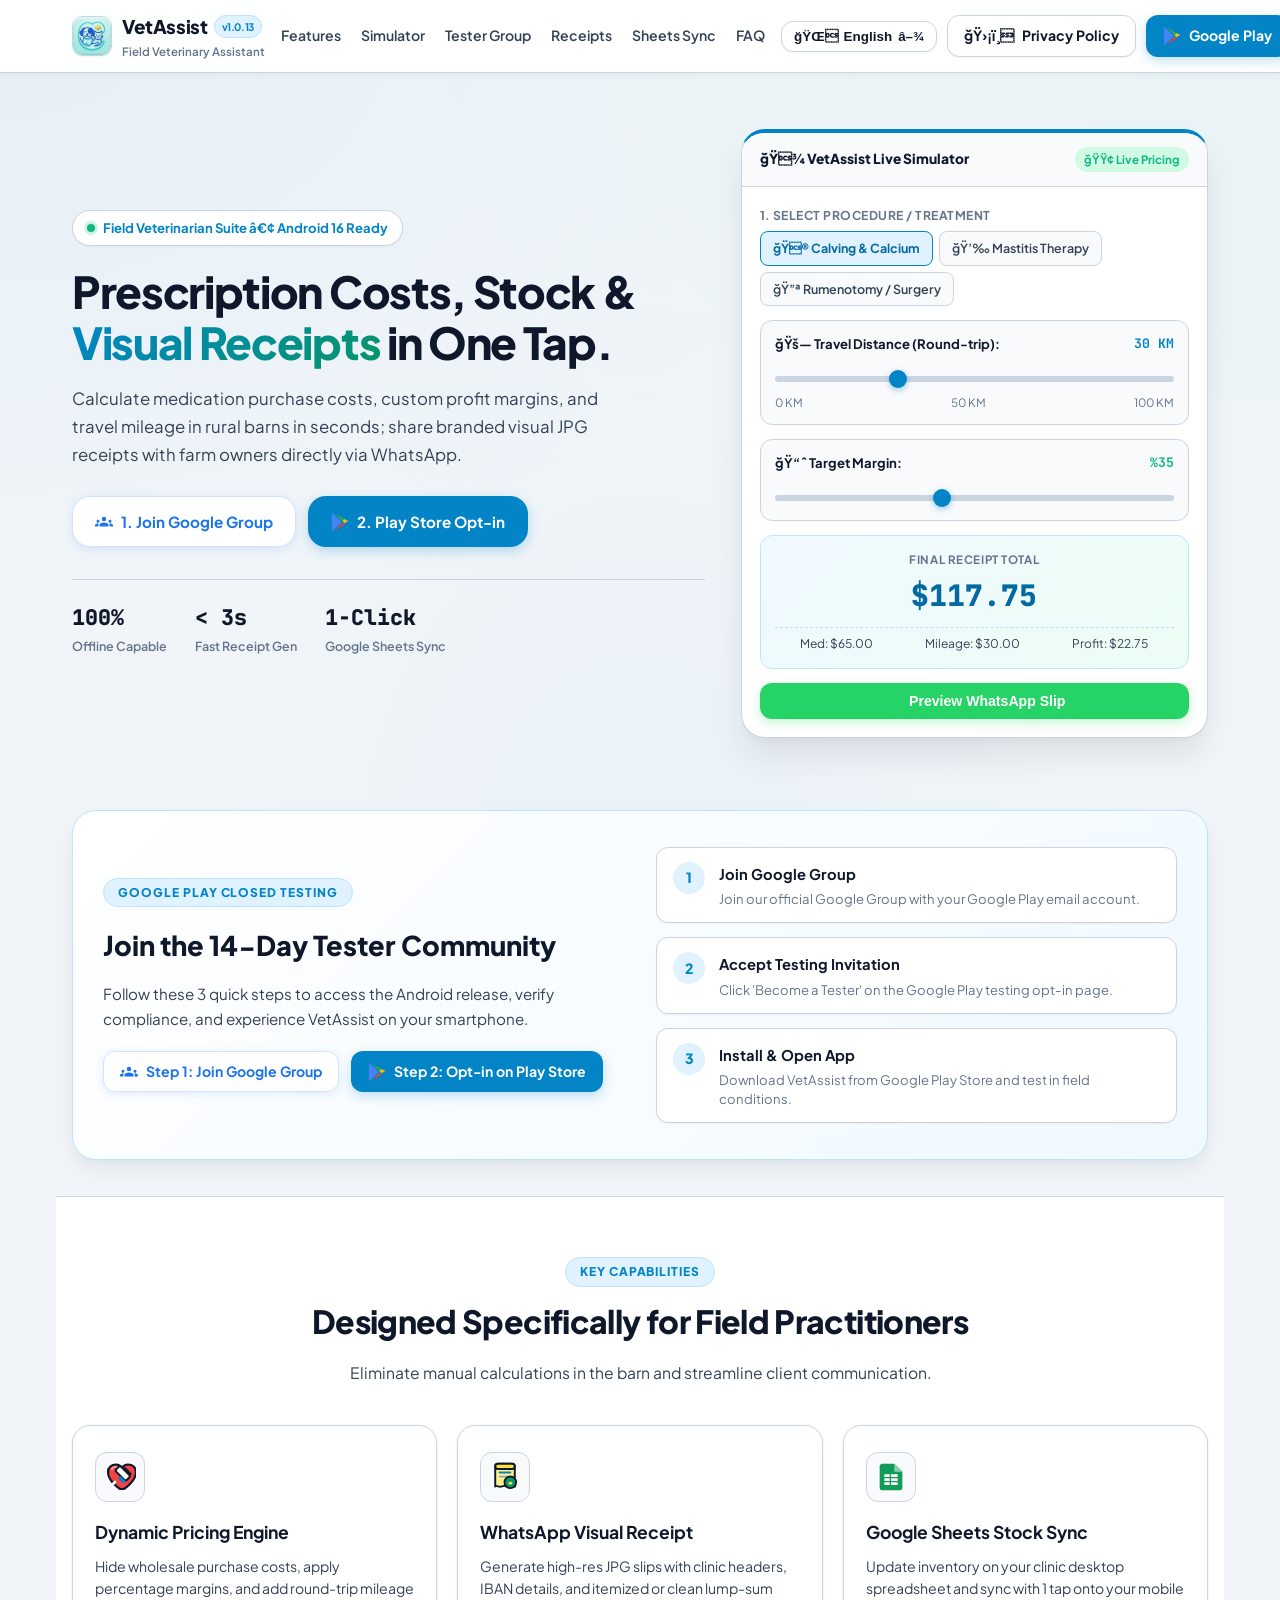
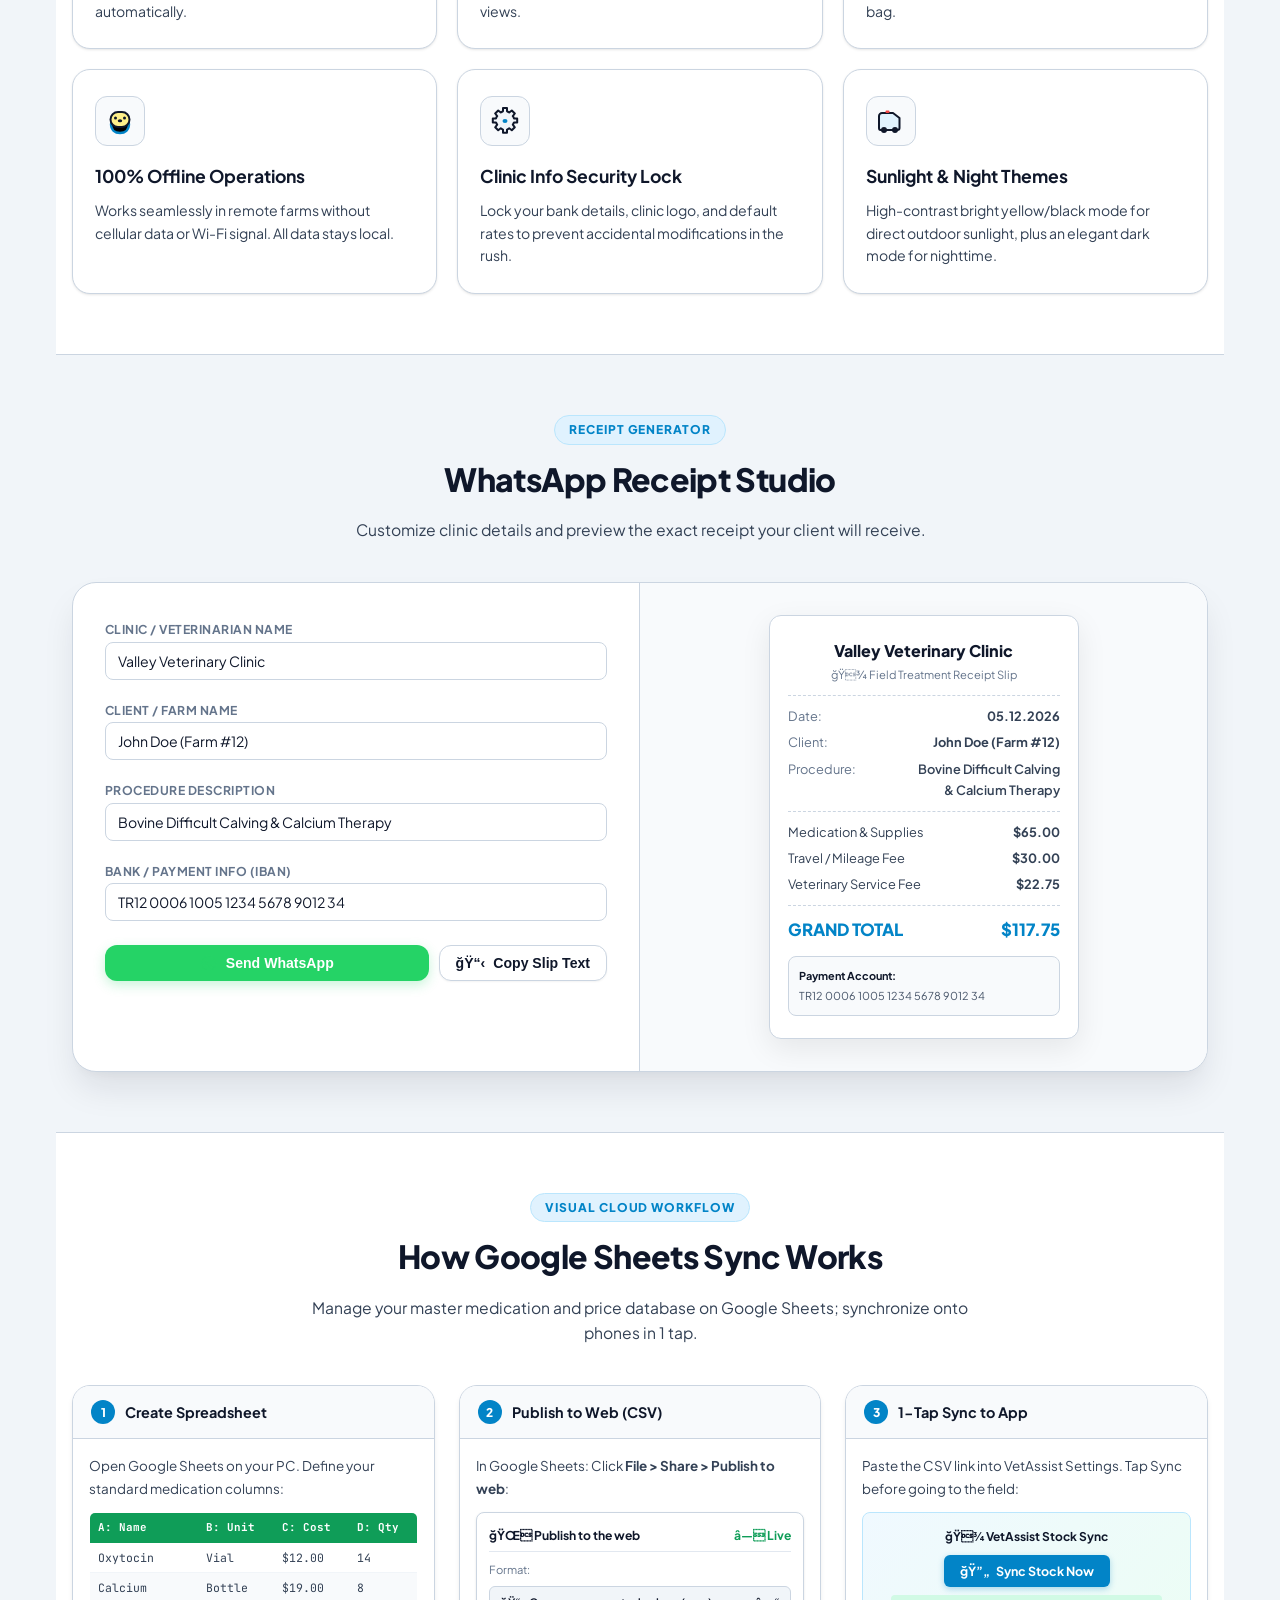
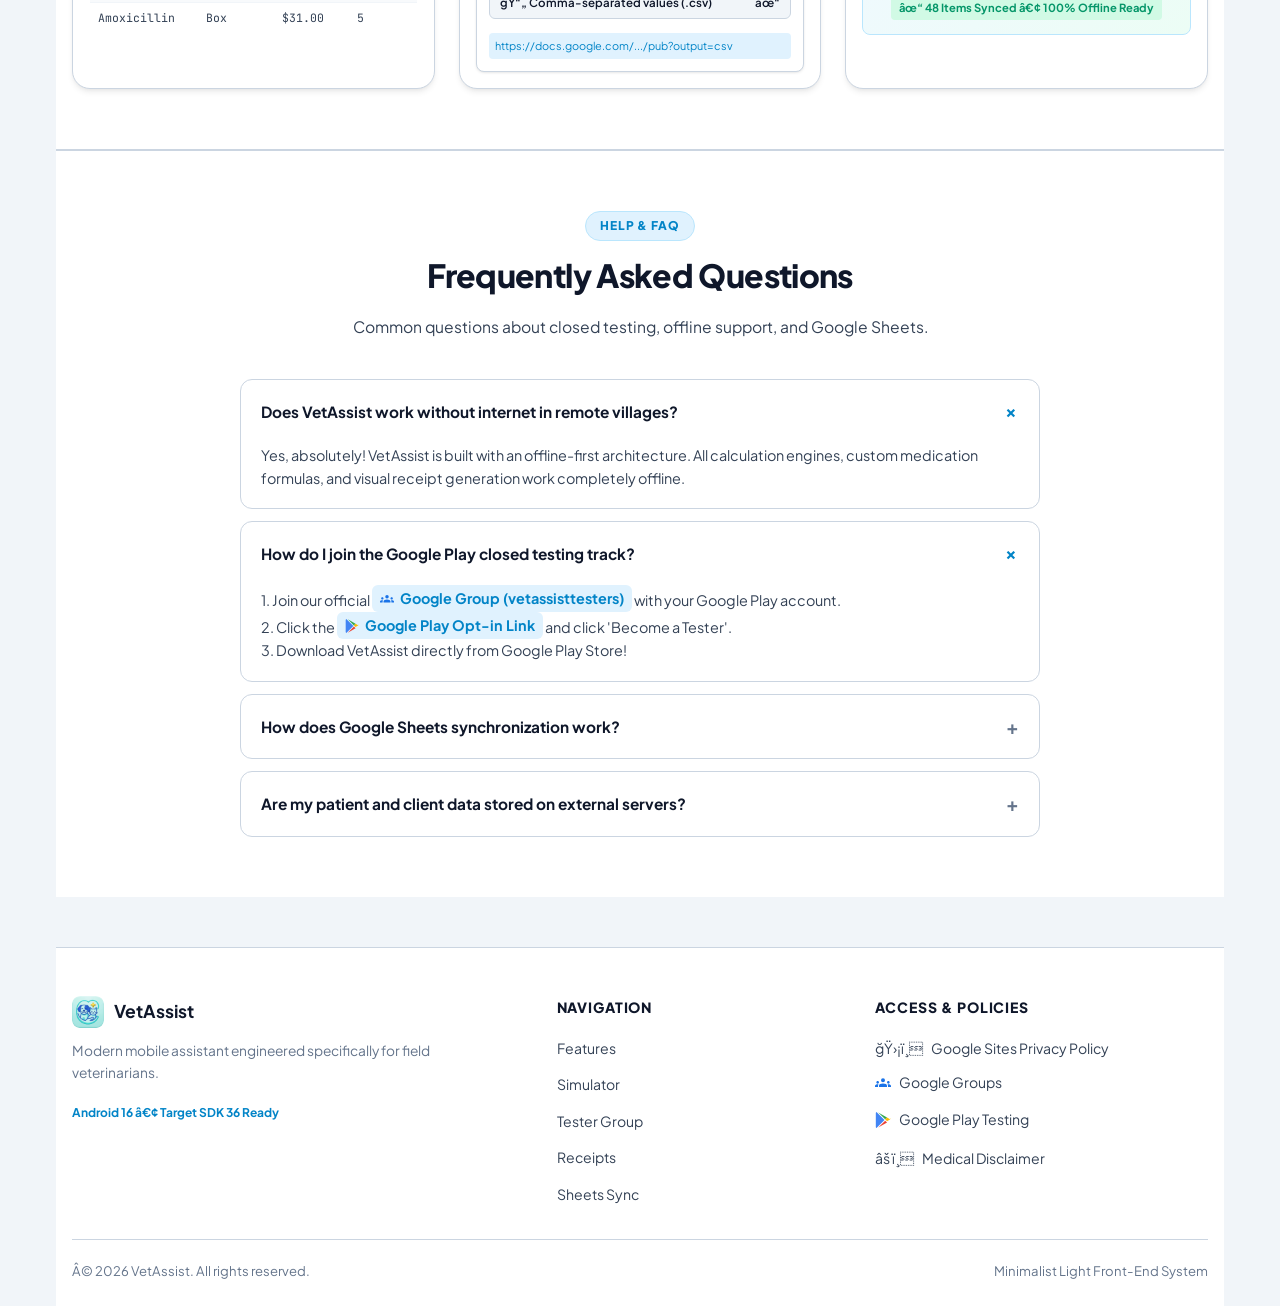
==== commit 41a20fbf: "release: Bump version to v1.0.13 (versionCode 25) and publish to Google Play" ====
--- a/docs/index.html
+++ b/docs/index.html
@@ -1,9 +1,9 @@
-<!DOCTYPE html>
+﻿<!DOCTYPE html>
 <html lang="en">
 <head>
   <meta charset="UTF-8">
   <meta name="viewport" content="width=device-width, initial-scale=1.0">
-  <title>VetAssist — Field Veterinary Assistant | Official Web & Live Demo</title>
+  <title>VetAssist â€” Field Veterinary Assistant | Official Web & Live Demo</title>
   <meta name="description" content="Instant prescription cost calculation, dynamic profit/mileage pricing, clinic stock management and WhatsApp visual receipt slips for field veterinarians.">
   <link rel="icon" type="image/png" href="favicon.png">
   <link rel="preconnect" href="https://fonts.googleapis.com">
@@ -15,7 +15,7 @@
        VETASSIST MODERN MINIMALIST LIGHT DESIGN SYSTEM
        ========================================================================== */
     :root {
-      --bg-page: #f1f5f9; /* Temiz Açık Gri / Kırık Beyaz Zemin */
+      --bg-page: #f1f5f9; /* Temiz AÃ§Ä±k Gri / KÄ±rÄ±k Beyaz Zemin */
       --bg-surface: #ffffff;
       --bg-surface-elevated: #ffffff;
       --bg-surface-subtle: #f8fafc;
@@ -1280,7 +1280,7 @@
         <a href="#" class="brand-logo">
           <img src="icon-192.png" alt="VetAssist Logo">
           <div class="brand-titles">
-            <span class="brand-name">VetAssist <span class="badge-version">v1.0.12</span></span>
+            <span class="brand-name">VetAssist <span class="badge-version">v1.0.13</span></span>
             <span class="brand-tagline" data-i18n="app_tagline">Field Veterinary Assistant</span>
           </div>
         </a>
@@ -1301,24 +1301,24 @@
           <!-- Language Selector -->
           <div class="lang-dropdown-wrapper">
             <button class="lang-btn" onclick="toggleLangMenu()" id="current-lang-btn">
-              <span>🌐</span> <span id="current-lang-label">English</span> ▾
+              <span>ğŸŒ</span> <span id="current-lang-label">English</span> â–¾
             </button>
             <div class="lang-menu" id="lang-dropdown-menu">
-              <div class="lang-item active" onclick="setLanguage('en')">🇬🇧 English</div>
-              <div class="lang-item" onclick="setLanguage('tr')">🇹🇷 Türkçe</div>
-              <div class="lang-item" onclick="setLanguage('de')">🇩🇪 Deutsch</div>
-              <div class="lang-item" onclick="setLanguage('es')">🇪🇸 Español</div>
-              <div class="lang-item" onclick="setLanguage('pt')">🇧🇷 Português</div>
-              <div class="lang-item" onclick="setLanguage('ja')">🇯🇵 日本語</div>
-              <div class="lang-item" onclick="setLanguage('ko')">🇰🇷 한국어</div>
-              <div class="lang-item" onclick="setLanguage('hi')">🇮🇳 हिन्दी</div>
-              <div class="lang-item" onclick="setLanguage('zh')">🇨🇳 中文</div>
+              <div class="lang-item active" onclick="setLanguage('en')">ğŸ‡¬ğŸ‡§ English</div>
+              <div class="lang-item" onclick="setLanguage('tr')">ğŸ‡¹ğŸ‡· TÃ¼rkÃ§e</div>
+              <div class="lang-item" onclick="setLanguage('de')">ğŸ‡©ğŸ‡ª Deutsch</div>
+              <div class="lang-item" onclick="setLanguage('es')">ğŸ‡ªğŸ‡¸ EspaÃ±ol</div>
+              <div class="lang-item" onclick="setLanguage('pt')">ğŸ‡§ğŸ‡· PortuguÃªs</div>
+              <div class="lang-item" onclick="setLanguage('ja')">ğŸ‡¯ğŸ‡µ æ—¥æœ¬èª</div>
+              <div class="lang-item" onclick="setLanguage('ko')">ğŸ‡°ğŸ‡· í•œêµ­ì–´</div>
+              <div class="lang-item" onclick="setLanguage('hi')">ğŸ‡®ğŸ‡³ à¤¹à¤¿à¤¨à¥à¤¦à¥€</div>
+              <div class="lang-item" onclick="setLanguage('zh')">ğŸ‡¨ğŸ‡³ ä¸­æ–‡</div>
             </div>
           </div>
 
           <!-- Official Google Sites Privacy Policy Link -->
           <a href="https://sites.google.com/d/17dYGaGlT2j_FXkCMffl7jOLWJkx5dJpY/p/1_l2H7LDnRSEo8GApEAaIWjhrmNAns9P_/edit" target="_blank" rel="noopener noreferrer" class="btn btn-outline" title="Official Google Sites Privacy Policy">
-            <span>🛡️</span> <span data-i18n="priv_policy">Privacy Policy</span>
+            <span>ğŸ›¡ï¸</span> <span data-i18n="priv_policy">Privacy Policy</span>
           </a>
 
           <!-- Official Google Play Store Opt-in Link -->
@@ -1342,7 +1342,7 @@
           <div class="hero-content">
             <div class="pill-badge">
               <span class="dot"></span>
-              <span data-i18n="hero_badge">Field Veterinarian Suite • Android 16 Ready</span>
+              <span data-i18n="hero_badge">Field Veterinarian Suite â€¢ Android 16 Ready</span>
             </div>
 
             <h1 class="hero-title" data-i18n="hero_title">
@@ -1384,8 +1384,8 @@
           <!-- Live Phone Simulator Widget -->
           <div class="simulator-card" id="live-calculator">
             <div class="sim-header">
-              <span class="sim-header-title">🐾 VetAssist Live Simulator</span>
-              <span class="sim-status" data-i18n="sim_status_badge">🟢 Live Pricing</span>
+              <span class="sim-header-title">ğŸ¾ VetAssist Live Simulator</span>
+              <span class="sim-status" data-i18n="sim_status_badge">ğŸŸ¢ Live Pricing</span>
             </div>
             
             <div class="sim-body">
@@ -1393,16 +1393,16 @@
               <div class="sim-select-group">
                 <span class="sim-label" data-i18n="sim_select_title">1. Select Procedure / Treatment</span>
                 <div class="sim-chips">
-                  <div class="sim-chip active" onclick="selectSimTreatment('dogum', this)" data-i18n="sim_opt_calving">🐮 Calving & Calcium</div>
-                  <div class="sim-chip" onclick="selectSimTreatment('mastitis', this)" data-i18n="sim_opt_mastitis">💉 Mastitis Therapy</div>
-                  <div class="sim-chip" onclick="selectSimTreatment('operasyon', this)" data-i18n="sim_opt_surgery">🔪 Rumenotomy / Surgery</div>
+                  <div class="sim-chip active" onclick="selectSimTreatment('dogum', this)" data-i18n="sim_opt_calving">ğŸ® Calving & Calcium</div>
+                  <div class="sim-chip" onclick="selectSimTreatment('mastitis', this)" data-i18n="sim_opt_mastitis">ğŸ’‰ Mastitis Therapy</div>
+                  <div class="sim-chip" onclick="selectSimTreatment('operasyon', this)" data-i18n="sim_opt_surgery">ğŸ”ª Rumenotomy / Surgery</div>
                 </div>
               </div>
 
               <!-- KM Distance Slider -->
               <div class="sim-slider-box">
                 <div class="sim-slider-header">
-                  <span data-i18n="sim_distance_label">🚗 Travel Distance (Round-trip):</span>
+                  <span data-i18n="sim_distance_label">ğŸš— Travel Distance (Round-trip):</span>
                   <span id="km-display" style="color:var(--primary); font-family:var(--font-mono);">30 KM</span>
                 </div>
                 <input type="range" min="0" max="100" value="30" class="sim-range" id="km-slider" oninput="updateSimCalculations()">
@@ -1416,7 +1416,7 @@
               <!-- Margin Slider -->
               <div class="sim-slider-box">
                 <div class="sim-slider-header">
-                  <span data-i18n="sim_margin_label">📈 Target Margin:</span>
+                  <span data-i18n="sim_margin_label">ğŸ“ˆ Target Margin:</span>
                   <span id="margin-display" style="color:#10b981; font-family:var(--font-mono);">%35</span>
                 </div>
                 <input type="range" min="10" max="70" value="35" class="sim-range" id="margin-slider" oninput="updateSimCalculations()">
@@ -1594,7 +1594,7 @@
                 <span data-i18n="btn_send_wa">Send WhatsApp</span>
               </button>
               <button class="btn btn-outline" onclick="copySlipText()">
-                <span>📋</span> <span data-i18n="btn_copy_text">Copy Slip Text</span>
+                <span>ğŸ“‹</span> <span data-i18n="btn_copy_text">Copy Slip Text</span>
               </button>
             </div>
           </div>
@@ -1602,7 +1602,7 @@
           <div class="studio-preview">
             <div class="receipt-slip" id="live-receipt-slip">
               <div class="slip-clinic-name" id="preview-clinic">Valley Veterinary Clinic</div>
-              <div class="slip-sub" data-i18n="slip_subtitle">🐾 Field Treatment Receipt Slip</div>
+              <div class="slip-sub" data-i18n="slip_subtitle">ğŸ¾ Field Treatment Receipt Slip</div>
               
               <div class="slip-divider"></div>
 
@@ -1718,13 +1718,13 @@
               </p>
               <div class="mock-publish-dialog">
                 <div class="mock-dialog-header">
-                  <span>🌐 Publish to the web</span>
-                  <span style="color:#0f9d58;">● Live</span>
+                  <span>ğŸŒ Publish to the web</span>
+                  <span style="color:#0f9d58;">â— Live</span>
                 </div>
                 <div style="font-size:0.7rem; color:#64748b;">Format:</div>
                 <div class="mock-csv-select">
-                  <span>📄 Comma-separated values (.csv)</span>
-                  <span>✓</span>
+                  <span>ğŸ“„ Comma-separated values (.csv)</span>
+                  <span>âœ“</span>
                 </div>
                 <div style="font-size:0.68rem; color:#0284c7; background:#e0f2fe; padding:4px 6px; border-radius:4px; word-break:break-all; margin-top:6px;">
                   https://docs.google.com/.../pub?output=csv
@@ -1744,11 +1744,11 @@
                 Paste the CSV link into VetAssist Settings. Tap Sync before going to the field:
               </p>
               <div class="mock-app-sync-card">
-                <div style="font-size:0.75rem; font-weight:700; color:#0f172a;">🐾 VetAssist Stock Sync</div>
+                <div style="font-size:0.75rem; font-weight:700; color:#0f172a;">ğŸ¾ VetAssist Stock Sync</div>
                 <div class="mock-sync-btn">
-                  <span>🔄</span> <span data-i18n="btn_sync_now">Sync Stock Now</span>
+                  <span>ğŸ”„</span> <span data-i18n="btn_sync_now">Sync Stock Now</span>
                 </div>
-                <span class="mock-success-tag" data-i18n="sync_success_tag">✓ 48 Items Synced • 100% Offline Ready</span>
+                <span class="mock-success-tag" data-i18n="sync_success_tag">âœ“ 48 Items Synced â€¢ 100% Offline Ready</span>
               </div>
             </div>
           </div>
@@ -1826,7 +1826,7 @@
             <p style="font-size:0.86rem; color:var(--text-muted); line-height:1.6; margin-bottom:14px;" data-i18n="footer_bio">
               Modern mobile assistant engineered specifically for field veterinarians.
             </p>
-            <span style="font-size:0.75rem; color:var(--primary); font-weight:700;">Android 16 • Target SDK 36 Ready</span>
+            <span style="font-size:0.75rem; color:var(--primary); font-weight:700;">Android 16 â€¢ Target SDK 36 Ready</span>
           </div>
 
           <!-- Col 2: Navigation -->
@@ -1847,7 +1847,7 @@
             <ul class="footer-links">
               <li>
                 <a href="https://sites.google.com/d/17dYGaGlT2j_FXkCMffl7jOLWJkx5dJpY/p/1_l2H7LDnRSEo8GApEAaIWjhrmNAns9P_/edit" target="_blank" rel="noopener noreferrer">
-                  <span>🛡️</span> <span data-i18n="priv_policy">Google Sites Privacy Policy</span>
+                  <span>ğŸ›¡ï¸</span> <span data-i18n="priv_policy">Google Sites Privacy Policy</span>
                 </a>
               </li>
               <li>
@@ -1864,7 +1864,7 @@
               </li>
               <li>
                 <a href="javascript:void(0)" onclick="openPolicyModal('disclaimer')">
-                  <span>⚠️</span> <span data-i18n="med_disclaimer">Medical Disclaimer</span>
+                  <span>âš ï¸</span> <span data-i18n="med_disclaimer">Medical Disclaimer</span>
                 </a>
               </li>
             </ul>
@@ -1872,7 +1872,7 @@
         </div>
 
         <div class="footer-bottom">
-          <span>© 2026 VetAssist. All rights reserved.</span>
+          <span>Â© 2026 VetAssist. All rights reserved.</span>
           <span>Minimalist Light Front-End System</span>
         </div>
       </div>
@@ -1882,7 +1882,7 @@
   <!-- Modal for Medical Disclaimer -->
   <div class="modal-overlay" id="policyModal">
     <div class="modal-box">
-      <button class="modal-close" onclick="closePolicyModal()">✕</button>
+      <button class="modal-close" onclick="closePolicyModal()">âœ•</button>
       <div id="modal-content-area"></div>
     </div>
   </div>
@@ -1900,7 +1900,7 @@
         nav_faq: "FAQ",
         priv_policy: "Privacy Policy",
         btn_play_test: "Google Play",
-        hero_badge: "Field Veterinarian Suite • Android 16 Ready",
+        hero_badge: "Field Veterinarian Suite â€¢ Android 16 Ready",
         hero_title: "Prescription Costs, Stock & <span class='gradient-text'>Visual Receipts</span> in One Tap.",
         hero_desc: "Calculate medication purchase costs, custom profit margins, and travel mileage in rural barns in seconds; share branded visual JPG receipts with farm owners directly via WhatsApp.",
         btn_hero_group: "1. Join Google Group",
@@ -1908,14 +1908,14 @@
         stat_offline: "100% Offline",
         stat_speed: "Fast Receipt Gen",
         stat_sync: "Google Sheets Sync",
-        sim_header_title: "🐾 VetAssist Live Simulator",
-        sim_status_badge: "🟢 Live Pricing",
+        sim_header_title: "ğŸ¾ VetAssist Live Simulator",
+        sim_status_badge: "ğŸŸ¢ Live Pricing",
         sim_select_title: "1. Select Procedure / Treatment",
-        sim_opt_calving: "🐮 Calving & Calcium",
-        sim_opt_mastitis: "💉 Mastitis Therapy",
-        sim_opt_surgery: "🔪 Rumenotomy / Surgery",
-        sim_distance_label: "🚗 Travel Distance (Round-trip):",
-        sim_margin_label: "📈 Target Margin:",
+        sim_opt_calving: "ğŸ® Calving & Calcium",
+        sim_opt_mastitis: "ğŸ’‰ Mastitis Therapy",
+        sim_opt_surgery: "ğŸ”ª Rumenotomy / Surgery",
+        sim_distance_label: "ğŸš— Travel Distance (Round-trip):",
+        sim_margin_label: "ğŸ“ˆ Target Margin:",
         sim_total_title: "FINAL RECEIPT TOTAL",
         btn_preview_wa: "Preview WhatsApp Slip",
         test_badge: "Google Play Closed Testing",
@@ -1953,7 +1953,7 @@
         lbl_iban: "Bank / Payment Info (IBAN)",
         btn_send_wa: "Send WhatsApp",
         btn_copy_text: "Copy Slip Text",
-        slip_subtitle: "🐾 Field Treatment Receipt Slip",
+        slip_subtitle: "ğŸ¾ Field Treatment Receipt Slip",
         slip_date: "Date:",
         slip_client: "Client:",
         slip_procedure: "Procedure:",
@@ -1972,7 +1972,7 @@
         sh_vis3_title: "3. 1-Tap Sync to App",
         sh_vis3_desc: "Paste the CSV link into VetAssist Settings. Tap Sync before going to the field:",
         btn_sync_now: "Sync Stock Now",
-        sync_success_tag: "✓ 48 Items Synced • 100% Offline Ready",
+        sync_success_tag: "âœ“ 48 Items Synced â€¢ 100% Offline Ready",
         faq_badge: "Help & FAQ",
         faq_title: "Frequently Asked Questions",
         faq_desc: "Common questions about closed testing, offline support, and Google Sheets.",
@@ -1990,106 +1990,106 @@
         med_disclaimer: "Medical Disclaimer"
       },
       tr: {
-        app_tagline: "Saha Veteriner Hekim Asistanı",
-        nav_features: "Özellikler",
-        nav_simulator: "Simülatör",
+        app_tagline: "Saha Veteriner Hekim AsistanÄ±",
+        nav_features: "Ã–zellikler",
+        nav_simulator: "SimÃ¼latÃ¶r",
         nav_join_test: "Test Grubu",
         nav_receipt: "Adisyon",
         nav_sheets: "E-Tablolar",
         nav_faq: "SSS",
-        priv_policy: "Gizlilik Politikası",
+        priv_policy: "Gizlilik PolitikasÄ±",
         btn_play_test: "Google Play",
-        hero_badge: "Saha Veteriner Hekim Paketi • Android 16 Uyumlu",
-        hero_title: "Reçete Maliyeti, Stok & <span class='gradient-text'>Görsel Adisyon</span> Tek Dokunuşta.",
-        hero_desc: "Ahırda ilaç maliyetini, hedef kâr marjını ve yol/km ücretini saniyeler içinde hesaplayın; WhatsApp üzerinden çiftlik sahibine kurumsal logolu görsel makbuz paylaşın.",
-        btn_hero_group: "1. Google Grubuna Katıl",
-        btn_hero_play: "2. Play Store İndir",
-        stat_offline: "%100 Çevrimdışı",
-        stat_speed: "Hızlı Adisyon",
+        hero_badge: "Saha Veteriner Hekim Paketi â€¢ Android 16 Uyumlu",
+        hero_title: "ReÃ§ete Maliyeti, Stok & <span class='gradient-text'>GÃ¶rsel Adisyon</span> Tek DokunuÅŸta.",
+        hero_desc: "AhÄ±rda ilaÃ§ maliyetini, hedef kÃ¢r marjÄ±nÄ± ve yol/km Ã¼cretini saniyeler iÃ§inde hesaplayÄ±n; WhatsApp Ã¼zerinden Ã§iftlik sahibine kurumsal logolu gÃ¶rsel makbuz paylaÅŸÄ±n.",
+        btn_hero_group: "1. Google Grubuna KatÄ±l",
+        btn_hero_play: "2. Play Store Ä°ndir",
+        stat_offline: "%100 Ã‡evrimdÄ±ÅŸÄ±",
+        stat_speed: "HÄ±zlÄ± Adisyon",
         stat_sync: "E-Tablo Senkronu",
-        sim_header_title: "🐾 VetAssist Canlı Simülatör",
-        sim_status_badge: "🟢 Canlı Fiyatlama",
-        sim_select_title: "1. İşlem / Tedavi Protokolü Seçin",
-        sim_opt_calving: "🐮 Güç Doğum & Kalsiyum",
-        sim_opt_mastitis: "💉 Mastitis Tedavisi",
-        sim_opt_surgery: "🔪 Rumenotomi / Cerrahi",
-        sim_distance_label: "🚗 Gidiş-Dönüş Yol Mesafesi:",
-        sim_margin_label: "📈 Hedef Kâr Marjı:",
-        sim_total_title: "HESAPLANAN TOPLAM ADİSYON",
-        btn_preview_wa: "WhatsApp Fişini Önizle",
-        test_badge: "Google Play Kapalı Test",
-        test_title: "14 Günlük Test Topluluğuna Katılın",
-        test_desc: "Android sürümüne erişmek, Google Play gereksinimlerini sağlamak ve VetAssist'i cihazınızda denemek için 3 adımı izleyin.",
-        btn_step1_group: "Adım 1: Google Grubuna Katıl",
-        btn_step2_optin: "Adım 2: Play Store Onayı Ver",
-        t_step1_title: "Google Grubuna Katılın",
-        t_step1_desc: "Google Play e-posta hesabınızla resmi test grubumuza üye olun.",
-        t_step2_title: "Test Davetini Onaylayın",
-        t_step2_desc: "Play Store bağlantısına tıklayarak 'Test Kullanıcısı Ol' butonuna basın.",
-        t_step3_title: "Yükleyin & Kullanın",
+        sim_header_title: "ğŸ¾ VetAssist CanlÄ± SimÃ¼latÃ¶r",
+        sim_status_badge: "ğŸŸ¢ CanlÄ± Fiyatlama",
+        sim_select_title: "1. Ä°ÅŸlem / Tedavi ProtokolÃ¼ SeÃ§in",
+        sim_opt_calving: "ğŸ® GÃ¼Ã§ DoÄŸum & Kalsiyum",
+        sim_opt_mastitis: "ğŸ’‰ Mastitis Tedavisi",
+        sim_opt_surgery: "ğŸ”ª Rumenotomi / Cerrahi",
+        sim_distance_label: "ğŸš— GidiÅŸ-DÃ¶nÃ¼ÅŸ Yol Mesafesi:",
+        sim_margin_label: "ğŸ“ˆ Hedef KÃ¢r MarjÄ±:",
+        sim_total_title: "HESAPLANAN TOPLAM ADÄ°SYON",
+        btn_preview_wa: "WhatsApp FiÅŸini Ã–nizle",
+        test_badge: "Google Play KapalÄ± Test",
+        test_title: "14 GÃ¼nlÃ¼k Test TopluluÄŸuna KatÄ±lÄ±n",
+        test_desc: "Android sÃ¼rÃ¼mÃ¼ne eriÅŸmek, Google Play gereksinimlerini saÄŸlamak ve VetAssist'i cihazÄ±nÄ±zda denemek iÃ§in 3 adÄ±mÄ± izleyin.",
+        btn_step1_group: "AdÄ±m 1: Google Grubuna KatÄ±l",
+        btn_step2_optin: "AdÄ±m 2: Play Store OnayÄ± Ver",
+        t_step1_title: "Google Grubuna KatÄ±lÄ±n",
+        t_step1_desc: "Google Play e-posta hesabÄ±nÄ±zla resmi test grubumuza Ã¼ye olun.",
+        t_step2_title: "Test Davetini OnaylayÄ±n",
+        t_step2_desc: "Play Store baÄŸlantÄ±sÄ±na tÄ±klayarak 'Test KullanÄ±cÄ±sÄ± Ol' butonuna basÄ±n.",
+        t_step3_title: "YÃ¼kleyin & KullanÄ±n",
         t_step3_desc: "Google Play Store'dan VetAssist'i indirip sahada hemen test edin.",
         feat_badge: "Temel Yetenekler",
-        feat_section_title: "Saha Hekimlerinin Zorluklarına Özel Geliştirildi",
-        feat_section_desc: "Ahırda kafadan hesap yapma devrini bitirin, çiftlik sahibiyle iletişimi hızlandırın.",
-        feat1_title: "Dinamik Fiyatlandırma Motoru",
-        feat1_desc: "Alış maliyetlerini gizleyin, yüzde kâr ekleyin ve gidiş-dönüş km bedelini otomatik yansıtın.",
-        feat2_title: "WhatsApp Görsel Adisyon",
-        feat2_desc: "Klinik logolu, IBAN bilgili ve kalem kalem dökümlü yüksek çözünürlüklü JPG fiş üretin.",
+        feat_section_title: "Saha Hekimlerinin ZorluklarÄ±na Ã–zel GeliÅŸtirildi",
+        feat_section_desc: "AhÄ±rda kafadan hesap yapma devrini bitirin, Ã§iftlik sahibiyle iletiÅŸimi hÄ±zlandÄ±rÄ±n.",
+        feat1_title: "Dinamik FiyatlandÄ±rma Motoru",
+        feat1_desc: "AlÄ±ÅŸ maliyetlerini gizleyin, yÃ¼zde kÃ¢r ekleyin ve gidiÅŸ-dÃ¶nÃ¼ÅŸ km bedelini otomatik yansÄ±tÄ±n.",
+        feat2_title: "WhatsApp GÃ¶rsel Adisyon",
+        feat2_desc: "Klinik logolu, IBAN bilgili ve kalem kalem dÃ¶kÃ¼mlÃ¼ yÃ¼ksek Ã§Ã¶zÃ¼nÃ¼rlÃ¼klÃ¼ JPG fiÅŸ Ã¼retin.",
         feat3_title: "Google E-Tablolar Entegrasyonu",
-        feat3_desc: "Klinikteki Excel/E-Tablonuzda stok güncelleyin; sahadaki çantanıza tek tuşla aktarın.",
-        feat4_title: "%100 Çevrimdışı Çalışma",
-        feat4_desc: "İnternetin çekmediği en ücra köylerde bile kesintisiz tam fonksiyon çalışır.",
-        feat5_title: "Klinik Bilgi Güvenlik Kilidi",
-        feat5_desc: "Banka ve klinik ayarlarınızı şifreleyerek sahadaki telaşta bozulmasını önleyin.",
-        feat6_title: "Güneş Işığı & Gece Modu",
-        feat6_desc: "Doğrudan güneş altında yüksek kontrastlı Sarı/Siyah tema ve gece viziteleri için koyu mod.",
-        studio_badge: "Fiş Stüdyosu",
-        studio_title: "WhatsApp Adisyon Stüdyosu",
-        studio_desc: "Klinik bilgilerinizi girin ve çiftçiye giden görsel adisyonu anlık önizleyin.",
-        lbl_clinic_name: "Klinik / Veteriner Hekim Adı",
-        lbl_client_name: "Hasta Sahibi / Çiftlik Adı",
-        lbl_treatment_desc: "Yapılan Tedavi Açıklaması",
-        lbl_iban: "Ödeme Bilgisi (IBAN)",
-        btn_send_wa: "WhatsApp İle Gönder",
-        btn_copy_text: "Fiş Metnini Kopyala",
-        slip_subtitle: "🐾 Saha Tedavi ve Uygulama Adisyonu",
+        feat3_desc: "Klinikteki Excel/E-Tablonuzda stok gÃ¼ncelleyin; sahadaki Ã§antanÄ±za tek tuÅŸla aktarÄ±n.",
+        feat4_title: "%100 Ã‡evrimdÄ±ÅŸÄ± Ã‡alÄ±ÅŸma",
+        feat4_desc: "Ä°nternetin Ã§ekmediÄŸi en Ã¼cra kÃ¶ylerde bile kesintisiz tam fonksiyon Ã§alÄ±ÅŸÄ±r.",
+        feat5_title: "Klinik Bilgi GÃ¼venlik Kilidi",
+        feat5_desc: "Banka ve klinik ayarlarÄ±nÄ±zÄ± ÅŸifreleyerek sahadaki telaÅŸta bozulmasÄ±nÄ± Ã¶nleyin.",
+        feat6_title: "GÃ¼neÅŸ IÅŸÄ±ÄŸÄ± & Gece Modu",
+        feat6_desc: "DoÄŸrudan gÃ¼neÅŸ altÄ±nda yÃ¼ksek kontrastlÄ± SarÄ±/Siyah tema ve gece viziteleri iÃ§in koyu mod.",
+        studio_badge: "FiÅŸ StÃ¼dyosu",
+        studio_title: "WhatsApp Adisyon StÃ¼dyosu",
+        studio_desc: "Klinik bilgilerinizi girin ve Ã§iftÃ§iye giden gÃ¶rsel adisyonu anlÄ±k Ã¶nizleyin.",
+        lbl_clinic_name: "Klinik / Veteriner Hekim AdÄ±",
+        lbl_client_name: "Hasta Sahibi / Ã‡iftlik AdÄ±",
+        lbl_treatment_desc: "YapÄ±lan Tedavi AÃ§Ä±klamasÄ±",
+        lbl_iban: "Ã–deme Bilgisi (IBAN)",
+        btn_send_wa: "WhatsApp Ä°le GÃ¶nder",
+        btn_copy_text: "FiÅŸ Metnini Kopyala",
+        slip_subtitle: "ğŸ¾ Saha Tedavi ve Uygulama Adisyonu",
         slip_date: "Tarih:",
-        slip_client: "Çiftlik/Sahip:",
-        slip_procedure: "İşlem:",
-        slip_medication: "Kullanılan İlaç & Sarf",
-        slip_mileage: "Yol / Ulaşım Bedeli",
+        slip_client: "Ã‡iftlik/Sahip:",
+        slip_procedure: "Ä°ÅŸlem:",
+        slip_medication: "KullanÄ±lan Ä°laÃ§ & Sarf",
+        slip_mileage: "Yol / UlaÅŸÄ±m Bedeli",
         slip_service: "Hekimlik Hizmet Bedeli",
         slip_total: "GENEL TOPLAM",
-        slip_bank_label: "Banka / Havale Hesabı:",
-        sheets_badge: "Bulut İş Akışı",
+        slip_bank_label: "Banka / Havale HesabÄ±:",
+        sheets_badge: "Bulut Ä°ÅŸ AkÄ±ÅŸÄ±",
         sheets_title: "Google E-Tablolar Senkronizasyonu",
-        sheets_desc: "İlaç listenizi masaüstünde Google E-Tablo üzerinden düzenleyin; tek tuşla telefonunuza çekin.",
-        sh_vis1_title: "1. E-Tablonuzu Hazırlayın",
-        sh_vis1_desc: "Google Sheets açın. İlaç Adı, Birim, Alış Fiyatı ve Stok kolonlarını doldurun:",
-        sh_vis2_title: "2. Web'de Yayınla (CSV)",
-        sh_vis2_desc: "Dosya > Paylaş > Web'de Yayınla diyerek CSV formatını seçin ve linki kopyalayın:",
+        sheets_desc: "Ä°laÃ§ listenizi masaÃ¼stÃ¼nde Google E-Tablo Ã¼zerinden dÃ¼zenleyin; tek tuÅŸla telefonunuza Ã§ekin.",
+        sh_vis1_title: "1. E-Tablonuzu HazÄ±rlayÄ±n",
+        sh_vis1_desc: "Google Sheets aÃ§Ä±n. Ä°laÃ§ AdÄ±, Birim, AlÄ±ÅŸ FiyatÄ± ve Stok kolonlarÄ±nÄ± doldurun:",
+        sh_vis2_title: "2. Web'de YayÄ±nla (CSV)",
+        sh_vis2_desc: "Dosya > PaylaÅŸ > Web'de YayÄ±nla diyerek CSV formatÄ±nÄ± seÃ§in ve linki kopyalayÄ±n:",
         sh_vis3_title: "3. Uygulamada Senkronize Et",
-        sh_vis3_desc: "Linki VetAssist Ayarlarına yapıştırın. Sahaya çıkmadan önce 'Stok Senkronize Et'e basın:",
-        btn_sync_now: "Stoğu Senkronize Et",
-        sync_success_tag: "✓ 48 İlaç Güncellendi • Çevrimdışı Hazır",
-        faq_badge: "Yardım & SSS",
-        faq_title: "Sıkça Sorulan Sorular",
-        faq_desc: "Kapalı test süreci, çevrimdışı çalışma ve E-Tablolar hakkında merak edilenler.",
-        faq1_q: "VetAssist internet olmayan dağ köylerinde çalışır mı?",
-        faq1_a: "Evet! VetAssist tamamen çevrimdışı (offline-first) çalışacak şekilde tasarlanmıştır. Hesaplamalar ve görsel fiş üretimi internet olmadan çalışır.",
-        faq2_q: "Google Play test grubuna nasıl katılırım?",
-        faq2_a: "1. Google Play hesabınızla <a href='https://groups.google.com/g/vetassisttesters' target='_blank' class='faq-link-badge'><svg><use href='#icon-groups'/></svg> Google Grubumuza (vetassisttesters)</a> katılın.<br>2. <a href='https://play.google.com/apps/testing/com.VetAssistv1' target='_blank' class='faq-link-badge'><svg><use href='#icon-googleplay'/></svg> Play Store Davet Linkine</a> tıklayıp 'Test Kullanıcısı Ol' seçeneğini onaylayın.<br>3. VetAssist'i Play Store'dan indirin!",
-        faq3_q: "Google E-Tablolar senkronizasyonu nasıl yapılır?",
-        faq3_a: "E-tablonuzu CSV olarak webde yayınlayıp linki VetAssist ayarlarına kaydedin. 'Stoğu Senkronize Et' butonu tüm ilaçları tek tıkla günceller.",
-        faq4_q: "Hasta ve müşteri verilerim dış sunucularda saklanıyor mu?",
-        faq4_a: "Hayır. Tüm hasta kayıtları, loglar ve fiyatlar yalnızca sizin telefonunuzun yerel hafızasında saklanır.",
-        footer_bio: "Saha veteriner hekimleri için geliştirilmiş modern mobil asistan.",
-        foot_nav: "Menü",
-        foot_legal: "Erişim & Politikalar",
-        med_disclaimer: "Tıbbi Sorumluluk Reddi"
+        sh_vis3_desc: "Linki VetAssist AyarlarÄ±na yapÄ±ÅŸtÄ±rÄ±n. Sahaya Ã§Ä±kmadan Ã¶nce 'Stok Senkronize Et'e basÄ±n:",
+        btn_sync_now: "StoÄŸu Senkronize Et",
+        sync_success_tag: "âœ“ 48 Ä°laÃ§ GÃ¼ncellendi â€¢ Ã‡evrimdÄ±ÅŸÄ± HazÄ±r",
+        faq_badge: "YardÄ±m & SSS",
+        faq_title: "SÄ±kÃ§a Sorulan Sorular",
+        faq_desc: "KapalÄ± test sÃ¼reci, Ã§evrimdÄ±ÅŸÄ± Ã§alÄ±ÅŸma ve E-Tablolar hakkÄ±nda merak edilenler.",
+        faq1_q: "VetAssist internet olmayan daÄŸ kÃ¶ylerinde Ã§alÄ±ÅŸÄ±r mÄ±?",
+        faq1_a: "Evet! VetAssist tamamen Ã§evrimdÄ±ÅŸÄ± (offline-first) Ã§alÄ±ÅŸacak ÅŸekilde tasarlanmÄ±ÅŸtÄ±r. Hesaplamalar ve gÃ¶rsel fiÅŸ Ã¼retimi internet olmadan Ã§alÄ±ÅŸÄ±r.",
+        faq2_q: "Google Play test grubuna nasÄ±l katÄ±lÄ±rÄ±m?",
+        faq2_a: "1. Google Play hesabÄ±nÄ±zla <a href='https://groups.google.com/g/vetassisttesters' target='_blank' class='faq-link-badge'><svg><use href='#icon-groups'/></svg> Google Grubumuza (vetassisttesters)</a> katÄ±lÄ±n.<br>2. <a href='https://play.google.com/apps/testing/com.VetAssistv1' target='_blank' class='faq-link-badge'><svg><use href='#icon-googleplay'/></svg> Play Store Davet Linkine</a> tÄ±klayÄ±p 'Test KullanÄ±cÄ±sÄ± Ol' seÃ§eneÄŸini onaylayÄ±n.<br>3. VetAssist'i Play Store'dan indirin!",
+        faq3_q: "Google E-Tablolar senkronizasyonu nasÄ±l yapÄ±lÄ±r?",
+        faq3_a: "E-tablonuzu CSV olarak webde yayÄ±nlayÄ±p linki VetAssist ayarlarÄ±na kaydedin. 'StoÄŸu Senkronize Et' butonu tÃ¼m ilaÃ§larÄ± tek tÄ±kla gÃ¼nceller.",
+        faq4_q: "Hasta ve mÃ¼ÅŸteri verilerim dÄ±ÅŸ sunucularda saklanÄ±yor mu?",
+        faq4_a: "HayÄ±r. TÃ¼m hasta kayÄ±tlarÄ±, loglar ve fiyatlar yalnÄ±zca sizin telefonunuzun yerel hafÄ±zasÄ±nda saklanÄ±r.",
+        footer_bio: "Saha veteriner hekimleri iÃ§in geliÅŸtirilmiÅŸ modern mobil asistan.",
+        foot_nav: "MenÃ¼",
+        foot_legal: "EriÅŸim & Politikalar",
+        med_disclaimer: "TÄ±bbi Sorumluluk Reddi"
       },
       de: {
-        app_tagline: "Assistent für Großtier- und Nutztierpraxis",
+        app_tagline: "Assistent fÃ¼r GroÃŸtier- und Nutztierpraxis",
         nav_features: "Funktionen",
         nav_simulator: "Rechner",
         nav_join_test: "Tester-Gruppe",
@@ -2098,7 +2098,7 @@
         nav_faq: "FAQ",
         priv_policy: "Datenschutz",
         btn_play_test: "Google Play",
-        hero_badge: "Tierarzt-Praxispaket • Android 16 Bereit",
+        hero_badge: "Tierarzt-Praxispaket â€¢ Android 16 Bereit",
         hero_title: "Rezeptkosten, Bestand & <span class='gradient-text'>Belege</span> mit einem Klick.",
         hero_desc: "Berechnen Sie Einkaufspreise, Margen und Anfahrtskosten im Stall in Sekundenschnelle; teilen Sie professionelle WhatsApp-Belege mit Landwirten.",
         btn_hero_group: "1. Google Gruppe",
@@ -2106,14 +2106,14 @@
         stat_offline: "100% Offline",
         stat_speed: "Schnellbelege",
         stat_sync: "Sheets Abgleich",
-        sim_header_title: "🐾 VetAssist Live-Rechner",
-        sim_status_badge: "🟢 Live-Preise",
-        sim_select_title: "1. Behandlungsmethode wählen",
-        sim_opt_calving: "🐮 Geburtshilfe & Kalzium",
-        sim_opt_mastitis: "💉 Mastitis-Therapie",
-        sim_opt_surgery: "🔪 Rumenotomie / OP",
-        sim_distance_label: "🚗 Fahrtstrecke (Hin & Rück):",
-        sim_margin_label: "📈 Zielmarge:",
+        sim_header_title: "ğŸ¾ VetAssist Live-Rechner",
+        sim_status_badge: "ğŸŸ¢ Live-Preise",
+        sim_select_title: "1. Behandlungsmethode wÃ¤hlen",
+        sim_opt_calving: "ğŸ® Geburtshilfe & Kalzium",
+        sim_opt_mastitis: "ğŸ’‰ Mastitis-Therapie",
+        sim_opt_surgery: "ğŸ”ª Rumenotomie / OP",
+        sim_distance_label: "ğŸš— Fahrtstrecke (Hin & RÃ¼ck):",
+        sim_margin_label: "ğŸ“ˆ Zielmarge:",
         sim_total_title: "GESAMTER RECHNUNGSBETRAG",
         btn_preview_wa: "WhatsApp-Beleg Vorschau",
         test_badge: "Google Play Geschlossener Test",
@@ -2128,61 +2128,61 @@
         t_step3_title: "Installieren & Starten",
         t_step3_desc: "Laden Sie VetAssist aus dem Play Store und testen Sie im Feld.",
         feat_badge: "Funktionen",
-        feat_section_title: "Speziell für Tierärzte vor Ort entwickelt",
-        feat_section_desc: "Schluss mit manuellen Berechnungen im Stall – vereinfachen Sie Ihre Praxis.",
+        feat_section_title: "Speziell fÃ¼r TierÃ¤rzte vor Ort entwickelt",
+        feat_section_desc: "Schluss mit manuellen Berechnungen im Stall â€“ vereinfachen Sie Ihre Praxis.",
         feat1_title: "Dynamische Preiskalkulation",
         feat1_desc: "Einkaufspreise verbergen, Margen anwenden und Kilometergeld automatisch hinzurechnen.",
         feat2_title: "WhatsApp-Belegbeleg",
-        feat2_desc: "Erstellen Sie hochauflösende JPG-Belege mit Klinik-Header und IBAN für WhatsApp.",
+        feat2_desc: "Erstellen Sie hochauflÃ¶sende JPG-Belege mit Klinik-Header und IBAN fÃ¼r WhatsApp.",
         feat3_title: "Google Sheets Synchronisation",
         feat3_desc: "Verwalten Sie Medikamente in Google Tabellen und synchronisieren Sie per Klick.",
         feat4_title: "100% Offline-Betrieb",
-        feat4_desc: "Funktioniert auch ohne Mobilfunknetz in abgelegenen Ställen absolut zuverlässig.",
+        feat4_desc: "Funktioniert auch ohne Mobilfunknetz in abgelegenen StÃ¤llen absolut zuverlÃ¤ssig.",
         feat5_title: "Sicherheits-Sperre",
-        feat5_desc: "Schützen Sie Praxis- und Bankdaten vor versehentlichen Änderungen.",
+        feat5_desc: "SchÃ¼tzen Sie Praxis- und Bankdaten vor versehentlichen Ã„nderungen.",
         feat6_title: "Sonnenlicht- & Nachtmodus",
-        feat6_desc: "Kontrastreicher Gelb/Schwarz-Modus für pralles Sonnenlicht und eleganter Dunkelmodus.",
+        feat6_desc: "Kontrastreicher Gelb/Schwarz-Modus fÃ¼r pralles Sonnenlicht und eleganter Dunkelmodus.",
         studio_badge: "Beleg-Studio",
         studio_title: "WhatsApp Beleg-Studio",
-        studio_desc: "Passen Sie die Praxisdaten an und prüfen Sie den Beleg für den Landwirt.",
+        studio_desc: "Passen Sie die Praxisdaten an und prÃ¼fen Sie den Beleg fÃ¼r den Landwirt.",
         lbl_clinic_name: "Praxis / Tierarzt Name",
         lbl_client_name: "Kunde / Betriebsname",
         lbl_treatment_desc: "Behandlungsbeschreibung",
         lbl_iban: "Bankverbindung (IBAN)",
         btn_send_wa: "Per WhatsApp senden",
         btn_copy_text: "Text kopieren",
-        slip_subtitle: "🐾 Behandlungsnachweis & Beleg",
+        slip_subtitle: "ğŸ¾ Behandlungsnachweis & Beleg",
         slip_date: "Datum:",
         slip_client: "Kunde:",
         slip_procedure: "Behandlung:",
         slip_medication: "Medikamente & Material",
         slip_mileage: "Fahrtkosten",
-        slip_service: "Tierärztliche Gebühr",
+        slip_service: "TierÃ¤rztliche GebÃ¼hr",
         slip_total: "GESAMTBETRAG",
-        slip_bank_label: "Zahlungsempfänger:",
+        slip_bank_label: "ZahlungsempfÃ¤nger:",
         sheets_badge: "Cloud-Ablauf",
         sheets_title: "So funktioniert der Google Sheets Abgleich",
         sheets_desc: "Pflegen Sie Ihre Medikamentendatenbank am PC; synchronisieren Sie per Knopfdruck aufs Handy.",
         sh_vis1_title: "1. Tabelle anlegen",
-        sh_vis1_desc: "Google Tabelle öffnen und Spalten Name, Einheit, EK-Preis und Bestand pflegen.",
+        sh_vis1_desc: "Google Tabelle Ã¶ffnen und Spalten Name, Einheit, EK-Preis und Bestand pflegen.",
         sh_vis2_title: "2. Als CSV freigeben",
-        sh_vis2_desc: "Datei > Freigeben > Im Web veröffentlichen und CSV-Format wählen.",
+        sh_vis2_desc: "Datei > Freigeben > Im Web verÃ¶ffentlichen und CSV-Format wÃ¤hlen.",
         sh_vis3_title: "3. 1-Klick-Synchronisation",
-        sh_vis3_desc: "Link in VetAssist einfügen und vor dem Einsatz auf 'Bestand abgleichen' tippen.",
+        sh_vis3_desc: "Link in VetAssist einfÃ¼gen und vor dem Einsatz auf 'Bestand abgleichen' tippen.",
         btn_sync_now: "Bestand abgleichen",
-        sync_success_tag: "✓ 48 Artikel synchronisiert • Bereit",
+        sync_success_tag: "âœ“ 48 Artikel synchronisiert â€¢ Bereit",
         faq_badge: "FAQ & Hilfe",
-        faq_title: "Häufig gestellte Fragen",
+        faq_title: "HÃ¤ufig gestellte Fragen",
         faq_desc: "Wichtige Fragen zu Offline-Nutzung, Google Sheets und Closed Testing.",
         faq1_q: "Funktioniert VetAssist auch ohne Internetempfang im Stall?",
         faq1_a: "Ja, zu 100%! VetAssist ist offline-first gebaut. Alle Rechner und Belege funktionieren ohne Netz.",
         faq2_q: "Wie nehme ich am Google Play Test teil?",
         faq2_a: "Treten Sie der Google Gruppe bei, akzeptieren Sie die Einladung und laden Sie die App aus dem Play Store.",
         faq3_q: "Wie funktioniert die Google Sheets Synchronisation?",
-        faq3_a: "Veröffentlichen Sie Ihre Tabelle als CSV und verknüpfen Sie sie in den VetAssist-Einstellungen.",
+        faq3_a: "VerÃ¶ffentlichen Sie Ihre Tabelle als CSV und verknÃ¼pfen Sie sie in den VetAssist-Einstellungen.",
         faq4_q: "Werden Patientendaten auf externen Servern gespeichert?",
-        faq4_a: "Nein. Alle Aufzeichnungen verbleiben ausschließlich lokal auf Ihrem Gerät.",
-        footer_bio: "Moderner Praxisassistent für Großtier- und Feld-Tierärzte.",
+        faq4_a: "Nein. Alle Aufzeichnungen verbleiben ausschlieÃŸlich lokal auf Ihrem GerÃ¤t.",
+        footer_bio: "Moderner Praxisassistent fÃ¼r GroÃŸtier- und Feld-TierÃ¤rzte.",
         foot_nav: "Navigation",
         foot_legal: "Richtlinien",
         med_disclaimer: "Medizinischer Haftungsausschluss"
@@ -2197,60 +2197,60 @@
         nav_faq: "FAQ",
         priv_policy: "Privacidad",
         btn_play_test: "Google Play",
-        hero_badge: "Suite Veterinaria • Compatible con Android 16",
+        hero_badge: "Suite Veterinaria â€¢ Compatible con Android 16",
         hero_title: "Costes, Inventario y <span class='gradient-text'>Recibos Visuales</span> al Instante.",
-        hero_desc: "Calcule costes de medicamentos, márgenes y kilometraje en establos rurales; comparta recibos JPG profesionales por WhatsApp.",
+        hero_desc: "Calcule costes de medicamentos, mÃ¡rgenes y kilometraje en establos rurales; comparta recibos JPG profesionales por WhatsApp.",
         btn_hero_group: "1. Unirse al Grupo",
         btn_hero_play: "2. Play Store Opt-in",
         stat_offline: "100% Offline",
-        stat_speed: "Recibos Rápidos",
+        stat_speed: "Recibos RÃ¡pidos",
         stat_sync: "Sincro Sheets",
-        sim_header_title: "🐾 Simulador en Vivo VetAssist",
-        sim_status_badge: "🟢 Precios en Vivo",
+        sim_header_title: "ğŸ¾ Simulador en Vivo VetAssist",
+        sim_status_badge: "ğŸŸ¢ Precios en Vivo",
         sim_select_title: "1. Seleccionar Procedimiento",
-        sim_opt_calving: "🐮 Parto Difícil & Calcio",
-        sim_opt_mastitis: "💉 Terapia Mastitis",
-        sim_opt_surgery: "🔪 Cirugía / Rumenotomía",
-        sim_distance_label: "🚗 Distancia de Viaje (Ida y Vuelta):",
-        sim_margin_label: "📈 Margen Objetivo:",
+        sim_opt_calving: "ğŸ® Parto DifÃ­cil & Calcio",
+        sim_opt_mastitis: "ğŸ’‰ Terapia Mastitis",
+        sim_opt_surgery: "ğŸ”ª CirugÃ­a / RumenotomÃ­a",
+        sim_distance_label: "ğŸš— Distancia de Viaje (Ida y Vuelta):",
+        sim_margin_label: "ğŸ“ˆ Margen Objetivo:",
         sim_total_title: "TOTAL FINAL DEL RECIBO",
         btn_preview_wa: "Vista Previa WhatsApp",
         test_badge: "Prueba Cerrada de Google Play",
-        test_title: "Únete a la Comunidad de Evaluadores",
-        test_desc: "Sigue estos 3 pasos para acceder a la versión de Android y probar VetAssist.",
+        test_title: "Ãšnete a la Comunidad de Evaluadores",
+        test_desc: "Sigue estos 3 pasos para acceder a la versiÃ³n de Android y probar VetAssist.",
         btn_step1_group: "Paso 1: Unirse al Grupo",
         btn_step2_optin: "Paso 2: Registrarse en Play Store",
-        t_step1_title: "Únete al Grupo de Google",
+        t_step1_title: "Ãšnete al Grupo de Google",
         t_step1_desc: "Ingresa con tu cuenta de Google Play a nuestro grupo oficial.",
-        t_step2_title: "Acepta la Invitación",
+        t_step2_title: "Acepta la InvitaciÃ³n",
         t_step2_desc: "Haz clic en 'Convertirse en Evaluador' en Google Play.",
         t_step3_title: "Instala y Prueba",
-        t_step3_desc: "Descarga VetAssist desde Google Play Store y úsalo en el campo.",
+        t_step3_desc: "Descarga VetAssist desde Google Play Store y Ãºsalo en el campo.",
         feat_badge: "Capacidades Clave",
-        feat_section_title: "Diseñado para Veterinarios de Campo",
-        feat_section_desc: "Elimine los cálculos manuales en el establo y agilice la comunicación.",
-        feat1_title: "Motor de Precios Dinámico",
-        feat1_desc: "Oculte costes mayoristas, aplique márgenes y sume kilometraje automáticamente.",
+        feat_section_title: "DiseÃ±ado para Veterinarios de Campo",
+        feat_section_desc: "Elimine los cÃ¡lculos manuales en el establo y agilice la comunicaciÃ³n.",
+        feat1_title: "Motor de Precios DinÃ¡mico",
+        feat1_desc: "Oculte costes mayoristas, aplique mÃ¡rgenes y sume kilometraje automÃ¡ticamente.",
         feat2_title: "Recibos Visuales para WhatsApp",
-        feat2_desc: "Genera imágenes JPG de alta calidad con logo de clínica y cuenta bancaria.",
-        feat3_title: "Sincronización con Google Sheets",
-        feat3_desc: "Actualice su stock en la PC y sincronícelo con un solo toque en el móvil.",
+        feat2_desc: "Genera imÃ¡genes JPG de alta calidad con logo de clÃ­nica y cuenta bancaria.",
+        feat3_title: "SincronizaciÃ³n con Google Sheets",
+        feat3_desc: "Actualice su stock en la PC y sincronÃ­celo con un solo toque en el mÃ³vil.",
         feat4_title: "Funcionamiento 100% Offline",
-        feat4_desc: "Funciona perfectamente en granjas remotas sin cobertura móvil ni Wi-Fi.",
-        feat5_title: "Bloqueo de Seguridad de Clínica",
+        feat4_desc: "Funciona perfectamente en granjas remotas sin cobertura mÃ³vil ni Wi-Fi.",
+        feat5_title: "Bloqueo de Seguridad de ClÃ­nica",
         feat5_desc: "Proteja sus datos bancarios y tarifas predeterminadas de cambios accidentales.",
         feat6_title: "Modo Luz Solar y Nocturno",
         feat6_desc: "Modo amarillo/negro de alto contraste para sol directo y modo oscuro elegante.",
         studio_badge: "Generador de Recibos",
         studio_title: "Estudio de Recibos WhatsApp",
-        studio_desc: "Personalice los datos de su clínica y visualice el recibo final.",
-        lbl_clinic_name: "Nombre de Clínica / Veterinario",
+        studio_desc: "Personalice los datos de su clÃ­nica y visualice el recibo final.",
+        lbl_clinic_name: "Nombre de ClÃ­nica / Veterinario",
         lbl_client_name: "Cliente / Nombre de Granja",
-        lbl_treatment_desc: "Descripción del Tratamiento",
-        lbl_iban: "Información Bancaria (IBAN)",
+        lbl_treatment_desc: "DescripciÃ³n del Tratamiento",
+        lbl_iban: "InformaciÃ³n Bancaria (IBAN)",
         btn_send_wa: "Enviar por WhatsApp",
         btn_copy_text: "Copiar Texto",
-        slip_subtitle: "🐾 Recibo de Tratamiento Veterinario",
+        slip_subtitle: "ğŸ¾ Recibo de Tratamiento Veterinario",
         slip_date: "Fecha:",
         slip_client: "Cliente:",
         slip_procedure: "Procedimiento:",
@@ -2260,34 +2260,34 @@
         slip_total: "TOTAL GENERAL",
         slip_bank_label: "Cuenta de Pago:",
         sheets_badge: "Flujo en la Nube",
-        sheets_title: "Cómo Funciona la Sincronización con Sheets",
-        sheets_desc: "Gestione su base de medicamentos en Google Sheets y sincronícela con el móvil.",
-        sh_vis1_title: "1. Crear Hoja de Cálculo",
+        sheets_title: "CÃ³mo Funciona la SincronizaciÃ³n con Sheets",
+        sheets_desc: "Gestione su base de medicamentos en Google Sheets y sincronÃ­cela con el mÃ³vil.",
+        sh_vis1_title: "1. Crear Hoja de CÃ¡lculo",
         sh_vis1_desc: "Cree una hoja en Google Sheets con columnas de Nombre, Unidad, Coste y Stock.",
         sh_vis2_title: "2. Publicar en la Web (CSV)",
         sh_vis2_desc: "En Sheets: Archivo > Compartir > Publicar en la web en formato CSV.",
         sh_vis3_title: "3. Sincronizar en la App",
         sh_vis3_desc: "Pegue el enlace en VetAssist y toque 'Sincronizar Stock' antes de salir al campo.",
         btn_sync_now: "Sincronizar Stock",
-        sync_success_tag: "✓ 48 Artículos Sincronizados",
+        sync_success_tag: "âœ“ 48 ArtÃ­culos Sincronizados",
         faq_badge: "Ayuda y FAQ",
         faq_title: "Preguntas Frecuentes",
-        faq_desc: "Dudas comunes sobre el modo sin conexión, Google Sheets y la prueba.",
-        faq1_q: "¿Funciona VetAssist sin internet en granjas remotas?",
-        faq1_a: "¡Sí, totalmente! VetAssist está diseñado con arquitectura offline-first.",
-        faq2_q: "¿Cómo unirme a la prueba cerrada en Google Play?",
-        faq2_a: "Únase al Grupo de Google, acepte la invitación en Play Store y descargue la aplicación.",
-        faq3_q: "¿Cómo funciona la sincronización con Google Sheets?",
+        faq_desc: "Dudas comunes sobre el modo sin conexiÃ³n, Google Sheets y la prueba.",
+        faq1_q: "Â¿Funciona VetAssist sin internet en granjas remotas?",
+        faq1_a: "Â¡SÃ­, totalmente! VetAssist estÃ¡ diseÃ±ado con arquitectura offline-first.",
+        faq2_q: "Â¿CÃ³mo unirme a la prueba cerrada en Google Play?",
+        faq2_a: "Ãšnase al Grupo de Google, acepte la invitaciÃ³n en Play Store y descargue la aplicaciÃ³n.",
+        faq3_q: "Â¿CÃ³mo funciona la sincronizaciÃ³n con Google Sheets?",
         faq3_a: "Publique su hoja como CSV e inserte el enlace en los ajustes de VetAssist.",
-        faq4_q: "¿Los datos de pacientes se guardan en servidores externos?",
+        faq4_q: "Â¿Los datos de pacientes se guardan en servidores externos?",
         faq4_a: "No. Todos los datos se almacenan exclusivamente en su dispositivo.",
-        footer_bio: "Asistente móvil moderno para veterinarios de campo.",
-        foot_nav: "Navegación",
-        foot_legal: "Políticas y Enlaces",
-        med_disclaimer: "Descargo de Responsabilidad Médica"
+        footer_bio: "Asistente mÃ³vil moderno para veterinarios de campo.",
+        foot_nav: "NavegaciÃ³n",
+        foot_legal: "PolÃ­ticas y Enlaces",
+        med_disclaimer: "Descargo de Responsabilidad MÃ©dica"
       },
       pt: {
-        app_tagline: "Assistente Veterinário de Campo",
+        app_tagline: "Assistente VeterinÃ¡rio de Campo",
         nav_features: "Recursos",
         nav_simulator: "Simulador",
         nav_join_test: "Grupo Tester",
@@ -2296,24 +2296,24 @@
         nav_faq: "FAQ",
         priv_policy: "Privacidade",
         btn_play_test: "Google Play",
-        hero_badge: "Suite Veterinária • Pronto para Android 16",
+        hero_badge: "Suite VeterinÃ¡ria â€¢ Pronto para Android 16",
         hero_title: "Custos, Estoque e <span class='gradient-text'>Recibos Visuais</span> em 1 Toque.",
         hero_desc: "Calcule custos de medicamentos, margens e deslocamento no curral em segundos; compartilhe recibos JPG pelo WhatsApp.",
         btn_hero_group: "1. Entrar no Grupo",
         btn_hero_play: "2. Play Store Opt-in",
         stat_offline: "100% Offline",
-        stat_speed: "Recibos Rápidos",
+        stat_speed: "Recibos RÃ¡pidos",
         stat_sync: "Sincro Sheets",
-        sim_header_title: "🐾 Simulador VetAssist em Tempo Real",
-        sim_status_badge: "🟢 Preços em Tempo Real",
+        sim_header_title: "ğŸ¾ Simulador VetAssist em Tempo Real",
+        sim_status_badge: "ğŸŸ¢ PreÃ§os em Tempo Real",
         sim_select_title: "1. Selecionar Procedimento",
-        sim_opt_calving: "🐮 Parto Difícil & Cálcio",
-        sim_opt_mastitis: "💉 Terapia de Mastite",
-        sim_opt_surgery: "🔪 Rumenotomia / Cirurgia",
-        sim_distance_label: "🚗 Distância de Viagem (Ida e Volta):",
-        sim_margin_label: "📈 Margem Alvo:",
+        sim_opt_calving: "ğŸ® Parto DifÃ­cil & CÃ¡lcio",
+        sim_opt_mastitis: "ğŸ’‰ Terapia de Mastite",
+        sim_opt_surgery: "ğŸ”ª Rumenotomia / Cirurgia",
+        sim_distance_label: "ğŸš— DistÃ¢ncia de Viagem (Ida e Volta):",
+        sim_margin_label: "ğŸ“ˆ Margem Alvo:",
         sim_total_title: "TOTAL FINAL DO RECIBO",
-        btn_preview_wa: "Pré-visualizar no WhatsApp",
+        btn_preview_wa: "PrÃ©-visualizar no WhatsApp",
         test_badge: "Teste Fechado no Google Play",
         test_title: "Participe da Comunidade de Testes",
         test_desc: "Siga estes 3 passos para acessar o release Android e experimentar o VetAssist.",
@@ -2322,44 +2322,44 @@
         t_step1_title: "Entre no Grupo Google",
         t_step1_desc: "Acesse com sua conta do Google Play em nosso grupo oficial.",
         t_step2_title: "Aceite o Convite",
-        t_step2_desc: "Clique em 'Tornar-se um Testador' na página do Google Play.",
+        t_step2_desc: "Clique em 'Tornar-se um Testador' na pÃ¡gina do Google Play.",
         t_step3_title: "Instale e Teste",
         t_step3_desc: "Baixe o VetAssist no Google Play Store e use em campo.",
         feat_badge: "Principais Recursos",
-        feat_section_title: "Desenvolvido para Veterinários de Campo",
-        feat_section_desc: "Elimine cálculos manuais no curral e agilize o atendimento ao produtor.",
-        feat1_title: "Motor de Preços Dinâmico",
+        feat_section_title: "Desenvolvido para VeterinÃ¡rios de Campo",
+        feat_section_desc: "Elimine cÃ¡lculos manuais no curral e agilize o atendimento ao produtor.",
+        feat1_title: "Motor de PreÃ§os DinÃ¢mico",
         feat1_desc: "Oculte custos de compra, aplique margem percentual e adicione taxa de km.",
         feat2_title: "Recibo Visual para WhatsApp",
-        feat2_desc: "Gere imagens JPG de alta resolução com cabeçalho da clínica e chave PIX.",
-        feat3_title: "Sincronização com Google Planilhas",
+        feat2_desc: "Gere imagens JPG de alta resoluÃ§Ã£o com cabeÃ§alho da clÃ­nica e chave PIX.",
+        feat3_title: "SincronizaÃ§Ã£o com Google Planilhas",
         feat3_desc: "Atualize o estoque no computador e sincronize no celular com 1 toque.",
-        feat4_title: "Operação 100% Offline",
+        feat4_title: "OperaÃ§Ã£o 100% Offline",
         feat4_desc: "Funciona perfeitamente em fazendas sem sinal de celular ou Wi-Fi.",
-        feat5_title: "Bloqueio de Segurança da Clínica",
-        feat5_desc: "Proteja dados bancários e taxas padrão contra alterações acidentais.",
+        feat5_title: "Bloqueio de SeguranÃ§a da ClÃ­nica",
+        feat5_desc: "Proteja dados bancÃ¡rios e taxas padrÃ£o contra alteraÃ§Ãµes acidentais.",
         feat6_title: "Modo Luz Solar e Noturno",
         feat6_desc: "Modo amarelo/preto de alto contraste para sol forte e tema escuro elegante.",
         studio_badge: "Gerador de Recibos",
-        studio_title: "Estúdio de Recibos WhatsApp",
-        studio_desc: "Personalize os dados da sua clínica e visualize o recibo.",
-        lbl_clinic_name: "Nome da Clínica / Veterinário",
+        studio_title: "EstÃºdio de Recibos WhatsApp",
+        studio_desc: "Personalize os dados da sua clÃ­nica e visualize o recibo.",
+        lbl_clinic_name: "Nome da ClÃ­nica / VeterinÃ¡rio",
         lbl_client_name: "Cliente / Nome da Fazenda",
-        lbl_treatment_desc: "Descrição do Tratamento",
-        lbl_iban: "Chave PIX / Dados Bancários",
+        lbl_treatment_desc: "DescriÃ§Ã£o do Tratamento",
+        lbl_iban: "Chave PIX / Dados BancÃ¡rios",
         btn_send_wa: "Enviar pelo WhatsApp",
         btn_copy_text: "Copiar Texto",
-        slip_subtitle: "🐾 Comprovante de Atendimento Veterinário",
+        slip_subtitle: "ğŸ¾ Comprovante de Atendimento VeterinÃ¡rio",
         slip_date: "Data:",
         slip_client: "Cliente:",
         slip_procedure: "Procedimento:",
         slip_medication: "Medicamentos e Materiais",
         slip_mileage: "Taxa de Deslocamento / KM",
-        slip_service: "Honorários Veterinários",
+        slip_service: "HonorÃ¡rios VeterinÃ¡rios",
         slip_total: "TOTAL GERAL",
         slip_bank_label: "Conta para Pagamento:",
         sheets_badge: "Fluxo na Nuvem",
-        sheets_title: "Como Funciona a Sincronização",
+        sheets_title: "Como Funciona a SincronizaÃ§Ã£o",
         sheets_desc: "Gerencie medicamentos no Google Planilhas e sincronize com o smartphone.",
         sh_vis1_title: "1. Criar Planilha",
         sh_vis1_desc: "Abra o Google Planilhas com colunas de Nome, Unidade, Custo e Estoque.",
@@ -2368,418 +2368,418 @@
         sh_vis3_title: "3. Sincronizar no App",
         sh_vis3_desc: "Cole o link no VetAssist e toque em 'Sincronizar Estoque'.",
         btn_sync_now: "Sincronizar Estoque",
-        sync_success_tag: "✓ 48 Itens Sincronizados",
+        sync_success_tag: "âœ“ 48 Itens Sincronizados",
         faq_badge: "Ajuda & FAQ",
         faq_title: "Perguntas Frequentes",
-        faq_desc: "Dúvidas sobre funcionamento offline, planilhas e teste fechado.",
+        faq_desc: "DÃºvidas sobre funcionamento offline, planilhas e teste fechado.",
         faq1_q: "O VetAssist funciona sem internet em fazendas isoladas?",
         faq1_a: "Sim, com certeza! O VetAssist foi desenvolvido com foco 100% offline.",
         faq2_q: "Como entrar no teste fechado do Google Play?",
-        faq2_a: "Entre no Grupo Google, aceite o convite no Play Store e faça o download.",
+        faq2_a: "Entre no Grupo Google, aceite o convite no Play Store e faÃ§a o download.",
         faq3_q: "Como sincronizar com o Google Planilhas?",
-        faq3_a: "Publique sua planilha em formato CSV e insira o link nas configurações do app.",
+        faq3_a: "Publique sua planilha em formato CSV e insira o link nas configuraÃ§Ãµes do app.",
         faq4_q: "Os dados dos pacientes ficam salvos em servidores externos?",
-        faq4_a: "Não. Todos os registros permanecem exclusivamente no armazenamento do seu dispositivo.",
-        footer_bio: "Assistente veterinário moderno projetado para o campo.",
-        foot_nav: "Navegação",
-        foot_legal: "Acesso e Políticas",
-        med_disclaimer: "Aviso Médico Legal"
+        faq4_a: "NÃ£o. Todos os registros permanecem exclusivamente no armazenamento do seu dispositivo.",
+        footer_bio: "Assistente veterinÃ¡rio moderno projetado para o campo.",
+        foot_nav: "NavegaÃ§Ã£o",
+        foot_legal: "Acesso e PolÃ­ticas",
+        med_disclaimer: "Aviso MÃ©dico Legal"
       },
       ja: {
-        app_tagline: "産業動物・往診獣医師アシスタント",
-        nav_features: "機能",
-        nav_simulator: "シミュレータ",
-        nav_join_test: "テスト参加",
-        nav_receipt: "明細書",
-        nav_sheets: "シート同期",
+        app_tagline: "ç”£æ¥­å‹•ç‰©ãƒ»å¾€è¨ºç£åŒ»å¸«ã‚¢ã‚·ã‚¹ã‚¿ãƒ³ãƒˆ",
+        nav_features: "æ©Ÿèƒ½",
+        nav_simulator: "ã‚·ãƒŸãƒ¥ãƒ¬ãƒ¼ã‚¿",
+        nav_join_test: "ãƒ†ã‚¹ãƒˆå‚åŠ ",
+        nav_receipt: "æ˜ç´°æ›¸",
+        nav_sheets: "ã‚·ãƒ¼ãƒˆåŒæœŸ",
         nav_faq: "FAQ",
-        priv_policy: "プライバシー",
+        priv_policy: "ãƒ—ãƒ©ã‚¤ãƒã‚·ãƒ¼",
         btn_play_test: "Google Play",
-        hero_badge: "獣医師専用スイート • Android 16 対応",
-        hero_title: "処方コスト・在庫・<span class='gradient-text'>ビジュアル明細書</span>を1タップで。",
-        hero_desc: "牧場や現場で薬品原価、利益率、出張走行距離を瞬時に計算。公式ロゴ入りJPG明細書をWhatsAppで直接共有。",
-        btn_hero_group: "1. Googleグループ参加",
-        btn_hero_play: "2. Playストアテスト",
-        stat_offline: "100% オフライン",
-        stat_speed: "高速明細生成",
-        stat_sync: "スプレッドシート連携",
-        sim_header_title: "🐾 VetAssist ライブシミュレータ",
-        sim_status_badge: "🟢 リアルタイム計算",
-        sim_select_title: "1. 治療プロトコルの選択",
-        sim_opt_calving: "🐮 難産介助・カルシウム",
-        sim_opt_mastitis: "💉 乳房炎治療",
-        sim_opt_surgery: "🔪 胃切開・外科手術",
-        sim_distance_label: "🚗 往復移動距離:",
-        sim_margin_label: "📈 目標利益率:",
-        sim_total_title: "最終合計請求額",
-        btn_preview_wa: "明細書プレビュー",
-        test_badge: "Google Play クローズドテスト",
-        test_title: "14日間テスターコミュニティに参加",
-        test_desc: "Android版リリースにアクセスし、VetAssistを試すための3ステップ。",
-        btn_step1_group: "ステップ 1: グループ参加",
-        btn_step2_optin: "ステップ 2: テスター登録",
-        t_step1_title: "Googleグループに参加",
-        t_step1_desc: "Google Playアカウントで公式テストグループに参加します。",
-        t_step2_title: "テスター招待の承認",
-        t_step2_desc: "Playストアのリンクから「テスターになる」をクリックします。",
-        t_step3_title: "インストール＆テスト",
-        t_step3_desc: "Google Playからダウンロードして現場で体験してください。",
-        feat_badge: "主要機能",
-        feat_section_title: "往診獣医師のために設計",
-        feat_section_desc: "牛舎での手作業計算を無くし、診療後の請求業務を迅速化。",
-        feat1_title: "ダイナミック価格設定エンジン",
-        feat1_desc: "仕入原価を非表示にし、利益率と出張距離費を自動加算。",
-        feat2_title: "WhatsAppビジュアル明細書",
-        feat2_desc: "診療所ロゴや振込口座情報入りの高解像度JPG領収書を作成。",
-        feat3_title: "Googleスプレッドシート同期",
-        feat3_desc: "PCで薬品在庫を更新し、1タップでスマホに同期。",
-        feat4_title: "100% オフライン動作",
-        feat4_desc: "圏外の山間部や農場でもすべての計算・発行機能が使えます。",
-        feat5_title: "診療所情報セキュリティロック",
-        feat5_desc: "口座情報や設定の誤変更をパスワードで保護。",
-        feat6_title: "直射日光＆夜間モード",
-        feat6_desc: "強い日差しの下で見やすい黄色/黒の高コントラストモード。",
-        studio_badge: "明細スタジオ",
-        studio_title: "WhatsApp 明細書スタジオ",
-        studio_desc: "診療所情報を入力し、農家に送信される明細書を事前確認。",
-        lbl_clinic_name: "診療所 / 獣医師名",
-        lbl_client_name: "顧客 / 牧場名",
-        lbl_treatment_desc: "診療処置内容",
-        lbl_iban: "振込口座情報",
-        btn_send_wa: "WhatsApp送信",
-        btn_copy_text: "テキストをコピー",
-        slip_subtitle: "🐾 往診診療・処置明細書",
-        slip_date: "日付:",
-        slip_client: "顧客:",
-        slip_procedure: "処置:",
-        slip_medication: "使用薬品・資材費",
-        slip_mileage: "往診交通費",
-        slip_service: "獣医診療技術料",
-        slip_total: "ご請求総額",
-        slip_bank_label: "お振込先口座:",
-        sheets_badge: "クラウド連携",
-        sheets_title: "Googleスプレッドシート同期の流れ",
-        sheets_desc: "PCで薬品マスターを管理し、現場へ出る前にスマホへ同期。",
-        sh_vis1_title: "1. シート作成",
-        sh_vis1_desc: "品名、単位、仕入原価、在庫数の列を作成します。",
-        sh_vis2_title: "2. Webに公開 (CSV)",
-        sh_vis2_desc: "ファイル > 共有 > Webに公開でCSVを選択して公開。",
-        sh_vis3_title: "3. アプリで1タップ同期",
-        sh_vis3_desc: "URLをVetAssistに貼り付けて「在庫を同期」をタップ。",
-        btn_sync_now: "在庫を同期する",
-        sync_success_tag: "✓ 48品目同期完了 • オフライン準備完了",
-        faq_badge: "ヘルプ＆FAQ",
-        faq_title: "よくあるご質問",
-        faq_desc: "オフライン機能、シート同期、テストに関する質問。",
-        faq1_q: "電波の届かない農場でも使えますか？",
-        faq1_a: "はい！完全オフライン設計のため、電波なしで全機能が動作します。",
-        faq2_q: "Google Play テストに参加するには？",
-        faq2_a: "グループ参加後、Playストアの招待を承認してダウンロードします。",
-        faq3_q: "スプレッドシート同期の方法は？",
-        faq3_a: "CSV形式で公開したリンクをアプリの設定に入力するだけです。",
-        faq4_q: "カルテや顧客データは外部サーバーに保存されますか？",
-        faq4_a: "いいえ。すべてのデータはお使いの端末内にのみ保存されます。",
-        footer_bio: "産業動物・往診獣医師のためのモダンアシスタント。",
-        foot_nav: "ナビゲーション",
-        foot_legal: "アクセスと規約",
-        med_disclaimer: "医療に関する免責事項"
+        hero_badge: "ç£åŒ»å¸«å°‚ç”¨ã‚¹ã‚¤ãƒ¼ãƒˆ â€¢ Android 16 å¯¾å¿œ",
+        hero_title: "å‡¦æ–¹ã‚³ã‚¹ãƒˆãƒ»åœ¨åº«ãƒ»<span class='gradient-text'>ãƒ“ã‚¸ãƒ¥ã‚¢ãƒ«æ˜ç´°æ›¸</span>ã‚’1ã‚¿ãƒƒãƒ—ã§ã€‚",
+        hero_desc: "ç‰§å ´ã‚„ç¾å ´ã§è–¬å“åŸä¾¡ã€åˆ©ç›Šç‡ã€å‡ºå¼µèµ°è¡Œè·é›¢ã‚’ç¬æ™‚ã«è¨ˆç®—ã€‚å…¬å¼ãƒ­ã‚´å…¥ã‚ŠJPGæ˜ç´°æ›¸ã‚’WhatsAppã§ç›´æ¥å…±æœ‰ã€‚",
+        btn_hero_group: "1. Googleã‚°ãƒ«ãƒ¼ãƒ—å‚åŠ ",
+        btn_hero_play: "2. Playã‚¹ãƒˆã‚¢ãƒ†ã‚¹ãƒˆ",
+        stat_offline: "100% ã‚ªãƒ•ãƒ©ã‚¤ãƒ³",
+        stat_speed: "é«˜é€Ÿæ˜ç´°ç”Ÿæˆ",
+        stat_sync: "ã‚¹ãƒ—ãƒ¬ãƒƒãƒ‰ã‚·ãƒ¼ãƒˆé€£æº",
+        sim_header_title: "ğŸ¾ VetAssist ãƒ©ã‚¤ãƒ–ã‚·ãƒŸãƒ¥ãƒ¬ãƒ¼ã‚¿",
+        sim_status_badge: "ğŸŸ¢ ãƒªã‚¢ãƒ«ã‚¿ã‚¤ãƒ è¨ˆç®—",
+        sim_select_title: "1. æ²»ç™‚ãƒ—ãƒ­ãƒˆã‚³ãƒ«ã®é¸æŠ",
+        sim_opt_calving: "ğŸ® é›£ç”£ä»‹åŠ©ãƒ»ã‚«ãƒ«ã‚·ã‚¦ãƒ ",
+        sim_opt_mastitis: "ğŸ’‰ ä¹³æˆ¿ç‚æ²»ç™‚",
+        sim_opt_surgery: "ğŸ”ª èƒƒåˆ‡é–‹ãƒ»å¤–ç§‘æ‰‹è¡“",
+        sim_distance_label: "ğŸš— å¾€å¾©ç§»å‹•è·é›¢:",
+        sim_margin_label: "ğŸ“ˆ ç›®æ¨™åˆ©ç›Šç‡:",
+        sim_total_title: "æœ€çµ‚åˆè¨ˆè«‹æ±‚é¡",
+        btn_preview_wa: "æ˜ç´°æ›¸ãƒ—ãƒ¬ãƒ“ãƒ¥ãƒ¼",
+        test_badge: "Google Play ã‚¯ãƒ­ãƒ¼ã‚ºãƒ‰ãƒ†ã‚¹ãƒˆ",
+        test_title: "14æ—¥é–“ãƒ†ã‚¹ã‚¿ãƒ¼ã‚³ãƒŸãƒ¥ãƒ‹ãƒ†ã‚£ã«å‚åŠ ",
+        test_desc: "Androidç‰ˆãƒªãƒªãƒ¼ã‚¹ã«ã‚¢ã‚¯ã‚»ã‚¹ã—ã€VetAssistã‚’è©¦ã™ãŸã‚ã®3ã‚¹ãƒ†ãƒƒãƒ—ã€‚",
+        btn_step1_group: "ã‚¹ãƒ†ãƒƒãƒ— 1: ã‚°ãƒ«ãƒ¼ãƒ—å‚åŠ ",
+        btn_step2_optin: "ã‚¹ãƒ†ãƒƒãƒ— 2: ãƒ†ã‚¹ã‚¿ãƒ¼ç™»éŒ²",
+        t_step1_title: "Googleã‚°ãƒ«ãƒ¼ãƒ—ã«å‚åŠ ",
+        t_step1_desc: "Google Playã‚¢ã‚«ã‚¦ãƒ³ãƒˆã§å…¬å¼ãƒ†ã‚¹ãƒˆã‚°ãƒ«ãƒ¼ãƒ—ã«å‚åŠ ã—ã¾ã™ã€‚",
+        t_step2_title: "ãƒ†ã‚¹ã‚¿ãƒ¼æ‹›å¾…ã®æ‰¿èª",
+        t_step2_desc: "Playã‚¹ãƒˆã‚¢ã®ãƒªãƒ³ã‚¯ã‹ã‚‰ã€Œãƒ†ã‚¹ã‚¿ãƒ¼ã«ãªã‚‹ã€ã‚’ã‚¯ãƒªãƒƒã‚¯ã—ã¾ã™ã€‚",
+        t_step3_title: "ã‚¤ãƒ³ã‚¹ãƒˆãƒ¼ãƒ«ï¼†ãƒ†ã‚¹ãƒˆ",
+        t_step3_desc: "Google Playã‹ã‚‰ãƒ€ã‚¦ãƒ³ãƒ­ãƒ¼ãƒ‰ã—ã¦ç¾å ´ã§ä½“é¨“ã—ã¦ãã ã•ã„ã€‚",
+        feat_badge: "ä¸»è¦æ©Ÿèƒ½",
+        feat_section_title: "å¾€è¨ºç£åŒ»å¸«ã®ãŸã‚ã«è¨­è¨ˆ",
+        feat_section_desc: "ç‰›èˆã§ã®æ‰‹ä½œæ¥­è¨ˆç®—ã‚’ç„¡ãã—ã€è¨ºç™‚å¾Œã®è«‹æ±‚æ¥­å‹™ã‚’è¿…é€ŸåŒ–ã€‚",
+        feat1_title: "ãƒ€ã‚¤ãƒŠãƒŸãƒƒã‚¯ä¾¡æ ¼è¨­å®šã‚¨ãƒ³ã‚¸ãƒ³",
+        feat1_desc: "ä»•å…¥åŸä¾¡ã‚’éè¡¨ç¤ºã«ã—ã€åˆ©ç›Šç‡ã¨å‡ºå¼µè·é›¢è²»ã‚’è‡ªå‹•åŠ ç®—ã€‚",
+        feat2_title: "WhatsAppãƒ“ã‚¸ãƒ¥ã‚¢ãƒ«æ˜ç´°æ›¸",
+        feat2_desc: "è¨ºç™‚æ‰€ãƒ­ã‚´ã‚„æŒ¯è¾¼å£åº§æƒ…å ±å…¥ã‚Šã®é«˜è§£åƒåº¦JPGé ˜åæ›¸ã‚’ä½œæˆã€‚",
+        feat3_title: "Googleã‚¹ãƒ—ãƒ¬ãƒƒãƒ‰ã‚·ãƒ¼ãƒˆåŒæœŸ",
+        feat3_desc: "PCã§è–¬å“åœ¨åº«ã‚’æ›´æ–°ã—ã€1ã‚¿ãƒƒãƒ—ã§ã‚¹ãƒãƒ›ã«åŒæœŸã€‚",
+        feat4_title: "100% ã‚ªãƒ•ãƒ©ã‚¤ãƒ³å‹•ä½œ",
+        feat4_desc: "åœå¤–ã®å±±é–“éƒ¨ã‚„è¾²å ´ã§ã‚‚ã™ã¹ã¦ã®è¨ˆç®—ãƒ»ç™ºè¡Œæ©Ÿèƒ½ãŒä½¿ãˆã¾ã™ã€‚",
+        feat5_title: "è¨ºç™‚æ‰€æƒ…å ±ã‚»ã‚­ãƒ¥ãƒªãƒ†ã‚£ãƒ­ãƒƒã‚¯",
+        feat5_desc: "å£åº§æƒ…å ±ã‚„è¨­å®šã®èª¤å¤‰æ›´ã‚’ãƒ‘ã‚¹ãƒ¯ãƒ¼ãƒ‰ã§ä¿è­·ã€‚",
+        feat6_title: "ç›´å°„æ—¥å…‰ï¼†å¤œé–“ãƒ¢ãƒ¼ãƒ‰",
+        feat6_desc: "å¼·ã„æ—¥å·®ã—ã®ä¸‹ã§è¦‹ã‚„ã™ã„é»„è‰²/é»’ã®é«˜ã‚³ãƒ³ãƒˆãƒ©ã‚¹ãƒˆãƒ¢ãƒ¼ãƒ‰ã€‚",
+        studio_badge: "æ˜ç´°ã‚¹ã‚¿ã‚¸ã‚ª",
+        studio_title: "WhatsApp æ˜ç´°æ›¸ã‚¹ã‚¿ã‚¸ã‚ª",
+        studio_desc: "è¨ºç™‚æ‰€æƒ…å ±ã‚’å…¥åŠ›ã—ã€è¾²å®¶ã«é€ä¿¡ã•ã‚Œã‚‹æ˜ç´°æ›¸ã‚’äº‹å‰ç¢ºèªã€‚",
+        lbl_clinic_name: "è¨ºç™‚æ‰€ / ç£åŒ»å¸«å",
+        lbl_client_name: "é¡§å®¢ / ç‰§å ´å",
+        lbl_treatment_desc: "è¨ºç™‚å‡¦ç½®å†…å®¹",
+        lbl_iban: "æŒ¯è¾¼å£åº§æƒ…å ±",
+        btn_send_wa: "WhatsAppé€ä¿¡",
+        btn_copy_text: "ãƒ†ã‚­ã‚¹ãƒˆã‚’ã‚³ãƒ”ãƒ¼",
+        slip_subtitle: "ğŸ¾ å¾€è¨ºè¨ºç™‚ãƒ»å‡¦ç½®æ˜ç´°æ›¸",
+        slip_date: "æ—¥ä»˜:",
+        slip_client: "é¡§å®¢:",
+        slip_procedure: "å‡¦ç½®:",
+        slip_medication: "ä½¿ç”¨è–¬å“ãƒ»è³‡æè²»",
+        slip_mileage: "å¾€è¨ºäº¤é€šè²»",
+        slip_service: "ç£åŒ»è¨ºç™‚æŠ€è¡“æ–™",
+        slip_total: "ã”è«‹æ±‚ç·é¡",
+        slip_bank_label: "ãŠæŒ¯è¾¼å…ˆå£åº§:",
+        sheets_badge: "ã‚¯ãƒ©ã‚¦ãƒ‰é€£æº",
+        sheets_title: "Googleã‚¹ãƒ—ãƒ¬ãƒƒãƒ‰ã‚·ãƒ¼ãƒˆåŒæœŸã®æµã‚Œ",
+        sheets_desc: "PCã§è–¬å“ãƒã‚¹ã‚¿ãƒ¼ã‚’ç®¡ç†ã—ã€ç¾å ´ã¸å‡ºã‚‹å‰ã«ã‚¹ãƒãƒ›ã¸åŒæœŸã€‚",
+        sh_vis1_title: "1. ã‚·ãƒ¼ãƒˆä½œæˆ",
+        sh_vis1_desc: "å“åã€å˜ä½ã€ä»•å…¥åŸä¾¡ã€åœ¨åº«æ•°ã®åˆ—ã‚’ä½œæˆã—ã¾ã™ã€‚",
+        sh_vis2_title: "2. Webã«å…¬é–‹ (CSV)",
+        sh_vis2_desc: "ãƒ•ã‚¡ã‚¤ãƒ« > å…±æœ‰ > Webã«å…¬é–‹ã§CSVã‚’é¸æŠã—ã¦å…¬é–‹ã€‚",
+        sh_vis3_title: "3. ã‚¢ãƒ—ãƒªã§1ã‚¿ãƒƒãƒ—åŒæœŸ",
+        sh_vis3_desc: "URLã‚’VetAssistã«è²¼ã‚Šä»˜ã‘ã¦ã€Œåœ¨åº«ã‚’åŒæœŸã€ã‚’ã‚¿ãƒƒãƒ—ã€‚",
+        btn_sync_now: "åœ¨åº«ã‚’åŒæœŸã™ã‚‹",
+        sync_success_tag: "âœ“ 48å“ç›®åŒæœŸå®Œäº† â€¢ ã‚ªãƒ•ãƒ©ã‚¤ãƒ³æº–å‚™å®Œäº†",
+        faq_badge: "ãƒ˜ãƒ«ãƒ—ï¼†FAQ",
+        faq_title: "ã‚ˆãã‚ã‚‹ã”è³ªå•",
+        faq_desc: "ã‚ªãƒ•ãƒ©ã‚¤ãƒ³æ©Ÿèƒ½ã€ã‚·ãƒ¼ãƒˆåŒæœŸã€ãƒ†ã‚¹ãƒˆã«é–¢ã™ã‚‹è³ªå•ã€‚",
+        faq1_q: "é›»æ³¢ã®å±Šã‹ãªã„è¾²å ´ã§ã‚‚ä½¿ãˆã¾ã™ã‹ï¼Ÿ",
+        faq1_a: "ã¯ã„ï¼å®Œå…¨ã‚ªãƒ•ãƒ©ã‚¤ãƒ³è¨­è¨ˆã®ãŸã‚ã€é›»æ³¢ãªã—ã§å…¨æ©Ÿèƒ½ãŒå‹•ä½œã—ã¾ã™ã€‚",
+        faq2_q: "Google Play ãƒ†ã‚¹ãƒˆã«å‚åŠ ã™ã‚‹ã«ã¯ï¼Ÿ",
+        faq2_a: "ã‚°ãƒ«ãƒ¼ãƒ—å‚åŠ å¾Œã€Playã‚¹ãƒˆã‚¢ã®æ‹›å¾…ã‚’æ‰¿èªã—ã¦ãƒ€ã‚¦ãƒ³ãƒ­ãƒ¼ãƒ‰ã—ã¾ã™ã€‚",
+        faq3_q: "ã‚¹ãƒ—ãƒ¬ãƒƒãƒ‰ã‚·ãƒ¼ãƒˆåŒæœŸã®æ–¹æ³•ã¯ï¼Ÿ",
+        faq3_a: "CSVå½¢å¼ã§å…¬é–‹ã—ãŸãƒªãƒ³ã‚¯ã‚’ã‚¢ãƒ—ãƒªã®è¨­å®šã«å…¥åŠ›ã™ã‚‹ã ã‘ã§ã™ã€‚",
+        faq4_q: "ã‚«ãƒ«ãƒ†ã‚„é¡§å®¢ãƒ‡ãƒ¼ã‚¿ã¯å¤–éƒ¨ã‚µãƒ¼ãƒãƒ¼ã«ä¿å­˜ã•ã‚Œã¾ã™ã‹ï¼Ÿ",
+        faq4_a: "ã„ã„ãˆã€‚ã™ã¹ã¦ã®ãƒ‡ãƒ¼ã‚¿ã¯ãŠä½¿ã„ã®ç«¯æœ«å†…ã«ã®ã¿ä¿å­˜ã•ã‚Œã¾ã™ã€‚",
+        footer_bio: "ç”£æ¥­å‹•ç‰©ãƒ»å¾€è¨ºç£åŒ»å¸«ã®ãŸã‚ã®ãƒ¢ãƒ€ãƒ³ã‚¢ã‚·ã‚¹ã‚¿ãƒ³ãƒˆã€‚",
+        foot_nav: "ãƒŠãƒ“ã‚²ãƒ¼ã‚·ãƒ§ãƒ³",
+        foot_legal: "ã‚¢ã‚¯ã‚»ã‚¹ã¨è¦ç´„",
+        med_disclaimer: "åŒ»ç™‚ã«é–¢ã™ã‚‹å…è²¬äº‹é …"
       },
       ko: {
-        app_tagline: "현장 대동물 수의사 어시스턴트",
-        nav_features: "기능",
-        nav_simulator: "시뮬레이터",
-        nav_join_test: "테스터 그룹",
-        nav_receipt: "영수증",
-        nav_sheets: "시트 동기화",
+        app_tagline: "í˜„ì¥ ëŒ€ë™ë¬¼ ìˆ˜ì˜ì‚¬ ì–´ì‹œìŠ¤í„´íŠ¸",
+        nav_features: "ê¸°ëŠ¥",
+        nav_simulator: "ì‹œë®¬ë ˆì´í„°",
+        nav_join_test: "í…ŒìŠ¤í„° ê·¸ë£¹",
+        nav_receipt: "ì˜ìˆ˜ì¦",
+        nav_sheets: "ì‹œíŠ¸ ë™ê¸°í™”",
         nav_faq: "FAQ",
-        priv_policy: "개인정보처리방침",
+        priv_policy: "ê°œì¸ì •ë³´ì²˜ë¦¬ë°©ì¹¨",
         btn_play_test: "Google Play",
-        hero_badge: "수의사 전용 스위트 • Android 16 지원",
-        hero_title: "약품 원가, 재고 & <span class='gradient-text'>시각적 영수증</span>을 한 번에.",
-        hero_desc: "축사 현장에서 약품 구매 원가, 마진율, 출장 거리를 즉시 계산하고 WhatsApp으로 정산 영수증을 전송하세요.",
-        btn_hero_group: "1. Google 그룹 가입",
-        btn_hero_play: "2. Play 스토어 신청",
-        stat_offline: "100% 오프라인",
-        stat_speed: "빠른 영수증 생성",
-        stat_sync: "구글 시트 동기화",
-        sim_header_title: "🐾 VetAssist 라이브 시뮬레이터",
-        sim_status_badge: "🟢 실시간 가격 책정",
-        sim_select_title: "1. 처치 및 진료 선택",
-        sim_opt_calving: "🐮 난산 처치 & 칼슘",
-        sim_opt_mastitis: "💉 유방염 치료",
-        sim_opt_surgery: "🔪 제1위 절개 / 수술",
-        sim_distance_label: "🚗 왕복 이동 거리:",
-        sim_margin_label: "📈 목표 마진율:",
-        sim_total_title: "최종 정산 합계",
-        btn_preview_wa: "WhatsApp 영수증 미리보기",
-        test_badge: "Google Play 비공개 테스트",
-        test_title: "14일 테스터 커뮤니티 참여",
-        test_desc: "Android 버전에 접속하고 VetAssist를 사용하기 위한 3단계 안내입니다.",
-        btn_step1_group: "1단계: Google 그룹 가입",
-        btn_step2_optin: "2단계: Play 스토어 테스터 수락",
-        t_step1_title: "Google 그룹 가입",
-        t_step1_desc: "Google Play 계정으로 공식 테스트 그룹에 참여하세요.",
-        t_step2_title: "테스트 초대 수락",
-        t_step2_desc: "Play 스토어 링크에서 '테스터 되기'를 클릭합니다.",
-        t_step3_title: "설치 및 실행",
-        t_step3_desc: "Google Play 스토어에서 앱을 설치하고 현장에서 사용해 보세요.",
-        feat_badge: "핵심 기능",
-        feat_section_title: "현장 수의사를 위한 맞춤형 설계",
-        feat_section_desc: "축사에서의 수동 계산을 없애고 영수증 발행을 간편하게 만듭니다.",
-        feat1_title: "동적 가격 책정 엔진",
-        feat1_desc: "도매 원가를 숨기고 마진과 출장 거리를 자동으로 계산합니다.",
-        feat2_title: "WhatsApp 시각적 영수증",
-        feat2_desc: "병원 로고와 계좌번호가 포함된 고화질 JPG 영수증을 만듭니다.",
-        feat3_title: "Google 시트 재고 동기화",
-        feat3_desc: "PC 스프레드시트에서 약품을 관리하고 터치 한 번으로 스마트폰에 동기화합니다.",
-        feat4_title: "100% 오프라인 작동",
-        feat4_desc: "인터넷이 터지지 않는 시골 농장에서도 모든 기능을 완벽히 사용합니다.",
-        feat5_title: "병원 정보 보안 잠금",
-        feat5_desc: "계좌 및 기본 단가 설정을 비밀번호로 안전하게 보호합니다.",
-        feat6_title: "직사광선 및 다크 모드",
-        feat6_desc: "야외 햇빛 아래서 선명한 고대비 옐로우/블랙 모드를 지원합니다.",
-        studio_badge: "영수증 스튜디오",
-        studio_title: "WhatsApp 영수증 스튜디오",
-        studio_desc: "병원 정보를 입력하고 농장주에게 전송될 영수증을 확인하세요.",
-        lbl_clinic_name: "동물병원 / 수의사 이름",
-        lbl_client_name: "고객 / 목장 이름",
-        lbl_treatment_desc: "진료 및 처치 내용",
-        lbl_iban: "입금 계좌 정보",
-        btn_send_wa: "WhatsApp으로 전송",
-        btn_copy_text: "텍스트 복사",
-        slip_subtitle: "🐾 현장 진료 및 처치 영수증",
-        slip_date: "일자:",
-        slip_client: "고객:",
-        slip_procedure: "처치:",
-        slip_medication: "약품 및 재료비",
-        slip_mileage: "출장 및 왕복 교통비",
-        slip_service: "수의 진료 기술료",
-        slip_total: "최종 청구 총액",
-        slip_bank_label: "입금 계좌:",
-        sheets_badge: "클라우드 연동",
-        sheets_title: "Google 시트 동기화 작동 방식",
-        sheets_desc: "PC에서 약품 목록을 관리하고 현장에 나가기 전 앱으로 가져오세요.",
-        sh_vis1_title: "1. 스프레드시트 생성",
-        sh_vis1_desc: "약품명, 단위, 원가, 재고 컬럼으로 시트를 작성합니다.",
-        sh_vis2_title: "2. 웹에 게시 (CSV)",
-        sh_vis2_desc: "파일 > 공유 > 웹에 게시에서 CSV 형식을 선택합니다.",
-        sh_vis3_title: "3. 터치 한 번으로 동기화",
-        sh_vis3_desc: "링크를 VetAssist 설정에 넣고 '재고 동기화'를 누릅니다.",
-        btn_sync_now: "재고 동기화",
-        sync_success_tag: "✓ 48개 항목 동기화 완료",
-        faq_badge: "도움말 & FAQ",
-        faq_title: "자주 묻는 질문",
-        faq_desc: "오프라인 지원, 구글 시트 및 비공개 테스트 관련 안내.",
-        faq1_q: "인터넷이 없는 외진 농장에서도 사용할 수 있나요?",
-        faq1_a: "네, 완벽합니다! VetAssist는 100% 오프라인 우선으로 작동합니다.",
-        faq2_q: "Google Play 테스트에 어떻게 참여하나요?",
-        faq2_a: "Google 그룹 가입 후 Play 스토어에서 테스터 신청을 수락하고 다운로드하세요.",
-        faq3_q: "Google 시트 동기화는 어떻게 하나요?",
-        faq3_a: "CSV 링크를 앱 설정에 등록하고 동기화 버튼을 누르면 즉시 갱신됩니다.",
-        faq4_q: "진료 기록이 외부 서버에 저장되나요?",
-        faq4_a: "아니요. 모든 환자 및 진료 데이터는 오직 사용자의 기기에만 저장됩니다.",
-        footer_bio: "현장 대동물 수의사를 위한 모바일 어시스턴트.",
-        foot_nav: "메뉴",
-        foot_legal: "접근 및 정책",
-        med_disclaimer: "의료적 면책 조항"
+        hero_badge: "ìˆ˜ì˜ì‚¬ ì „ìš© ìŠ¤ìœ„íŠ¸ â€¢ Android 16 ì§€ì›",
+        hero_title: "ì•½í’ˆ ì›ê°€, ì¬ê³  & <span class='gradient-text'>ì‹œê°ì  ì˜ìˆ˜ì¦</span>ì„ í•œ ë²ˆì—.",
+        hero_desc: "ì¶•ì‚¬ í˜„ì¥ì—ì„œ ì•½í’ˆ êµ¬ë§¤ ì›ê°€, ë§ˆì§„ìœ¨, ì¶œì¥ ê±°ë¦¬ë¥¼ ì¦‰ì‹œ ê³„ì‚°í•˜ê³  WhatsAppìœ¼ë¡œ ì •ì‚° ì˜ìˆ˜ì¦ì„ ì „ì†¡í•˜ì„¸ìš”.",
+        btn_hero_group: "1. Google ê·¸ë£¹ ê°€ì…",
+        btn_hero_play: "2. Play ìŠ¤í† ì–´ ì‹ ì²­",
+        stat_offline: "100% ì˜¤í”„ë¼ì¸",
+        stat_speed: "ë¹ ë¥¸ ì˜ìˆ˜ì¦ ìƒì„±",
+        stat_sync: "êµ¬ê¸€ ì‹œíŠ¸ ë™ê¸°í™”",
+        sim_header_title: "ğŸ¾ VetAssist ë¼ì´ë¸Œ ì‹œë®¬ë ˆì´í„°",
+        sim_status_badge: "ğŸŸ¢ ì‹¤ì‹œê°„ ê°€ê²© ì±…ì •",
+        sim_select_title: "1. ì²˜ì¹˜ ë° ì§„ë£Œ ì„ íƒ",
+        sim_opt_calving: "ğŸ® ë‚œì‚° ì²˜ì¹˜ & ì¹¼ìŠ˜",
+        sim_opt_mastitis: "ğŸ’‰ ìœ ë°©ì—¼ ì¹˜ë£Œ",
+        sim_opt_surgery: "ğŸ”ª ì œ1ìœ„ ì ˆê°œ / ìˆ˜ìˆ ",
+        sim_distance_label: "ğŸš— ì™•ë³µ ì´ë™ ê±°ë¦¬:",
+        sim_margin_label: "ğŸ“ˆ ëª©í‘œ ë§ˆì§„ìœ¨:",
+        sim_total_title: "ìµœì¢… ì •ì‚° í•©ê³„",
+        btn_preview_wa: "WhatsApp ì˜ìˆ˜ì¦ ë¯¸ë¦¬ë³´ê¸°",
+        test_badge: "Google Play ë¹„ê³µê°œ í…ŒìŠ¤íŠ¸",
+        test_title: "14ì¼ í…ŒìŠ¤í„° ì»¤ë®¤ë‹ˆí‹° ì°¸ì—¬",
+        test_desc: "Android ë²„ì „ì— ì ‘ì†í•˜ê³  VetAssistë¥¼ ì‚¬ìš©í•˜ê¸° ìœ„í•œ 3ë‹¨ê³„ ì•ˆë‚´ì…ë‹ˆë‹¤.",
+        btn_step1_group: "1ë‹¨ê³„: Google ê·¸ë£¹ ê°€ì…",
+        btn_step2_optin: "2ë‹¨ê³„: Play ìŠ¤í† ì–´ í…ŒìŠ¤í„° ìˆ˜ë½",
+        t_step1_title: "Google ê·¸ë£¹ ê°€ì…",
+        t_step1_desc: "Google Play ê³„ì •ìœ¼ë¡œ ê³µì‹ í…ŒìŠ¤íŠ¸ ê·¸ë£¹ì— ì°¸ì—¬í•˜ì„¸ìš”.",
+        t_step2_title: "í…ŒìŠ¤íŠ¸ ì´ˆëŒ€ ìˆ˜ë½",
+        t_step2_desc: "Play ìŠ¤í† ì–´ ë§í¬ì—ì„œ 'í…ŒìŠ¤í„° ë˜ê¸°'ë¥¼ í´ë¦­í•©ë‹ˆë‹¤.",
+        t_step3_title: "ì„¤ì¹˜ ë° ì‹¤í–‰",
+        t_step3_desc: "Google Play ìŠ¤í† ì–´ì—ì„œ ì•±ì„ ì„¤ì¹˜í•˜ê³  í˜„ì¥ì—ì„œ ì‚¬ìš©í•´ ë³´ì„¸ìš”.",
+        feat_badge: "í•µì‹¬ ê¸°ëŠ¥",
+        feat_section_title: "í˜„ì¥ ìˆ˜ì˜ì‚¬ë¥¼ ìœ„í•œ ë§ì¶¤í˜• ì„¤ê³„",
+        feat_section_desc: "ì¶•ì‚¬ì—ì„œì˜ ìˆ˜ë™ ê³„ì‚°ì„ ì—†ì• ê³  ì˜ìˆ˜ì¦ ë°œí–‰ì„ ê°„í¸í•˜ê²Œ ë§Œë“­ë‹ˆë‹¤.",
+        feat1_title: "ë™ì  ê°€ê²© ì±…ì • ì—”ì§„",
+        feat1_desc: "ë„ë§¤ ì›ê°€ë¥¼ ìˆ¨ê¸°ê³  ë§ˆì§„ê³¼ ì¶œì¥ ê±°ë¦¬ë¥¼ ìë™ìœ¼ë¡œ ê³„ì‚°í•©ë‹ˆë‹¤.",
+        feat2_title: "WhatsApp ì‹œê°ì  ì˜ìˆ˜ì¦",
+        feat2_desc: "ë³‘ì› ë¡œê³ ì™€ ê³„ì¢Œë²ˆí˜¸ê°€ í¬í•¨ëœ ê³ í™”ì§ˆ JPG ì˜ìˆ˜ì¦ì„ ë§Œë“­ë‹ˆë‹¤.",
+        feat3_title: "Google ì‹œíŠ¸ ì¬ê³  ë™ê¸°í™”",
+        feat3_desc: "PC ìŠ¤í”„ë ˆë“œì‹œíŠ¸ì—ì„œ ì•½í’ˆì„ ê´€ë¦¬í•˜ê³  í„°ì¹˜ í•œ ë²ˆìœ¼ë¡œ ìŠ¤ë§ˆíŠ¸í°ì— ë™ê¸°í™”í•©ë‹ˆë‹¤.",
+        feat4_title: "100% ì˜¤í”„ë¼ì¸ ì‘ë™",
+        feat4_desc: "ì¸í„°ë„·ì´ í„°ì§€ì§€ ì•ŠëŠ” ì‹œê³¨ ë†ì¥ì—ì„œë„ ëª¨ë“  ê¸°ëŠ¥ì„ ì™„ë²½íˆ ì‚¬ìš©í•©ë‹ˆë‹¤.",
+        feat5_title: "ë³‘ì› ì •ë³´ ë³´ì•ˆ ì ê¸ˆ",
+        feat5_desc: "ê³„ì¢Œ ë° ê¸°ë³¸ ë‹¨ê°€ ì„¤ì •ì„ ë¹„ë°€ë²ˆí˜¸ë¡œ ì•ˆì „í•˜ê²Œ ë³´í˜¸í•©ë‹ˆë‹¤.",
+        feat6_title: "ì§ì‚¬ê´‘ì„  ë° ë‹¤í¬ ëª¨ë“œ",
+        feat6_desc: "ì•¼ì™¸ í–‡ë¹› ì•„ë˜ì„œ ì„ ëª…í•œ ê³ ëŒ€ë¹„ ì˜ë¡œìš°/ë¸”ë™ ëª¨ë“œë¥¼ ì§€ì›í•©ë‹ˆë‹¤.",
+        studio_badge: "ì˜ìˆ˜ì¦ ìŠ¤íŠœë””ì˜¤",
+        studio_title: "WhatsApp ì˜ìˆ˜ì¦ ìŠ¤íŠœë””ì˜¤",
+        studio_desc: "ë³‘ì› ì •ë³´ë¥¼ ì…ë ¥í•˜ê³  ë†ì¥ì£¼ì—ê²Œ ì „ì†¡ë  ì˜ìˆ˜ì¦ì„ í™•ì¸í•˜ì„¸ìš”.",
+        lbl_clinic_name: "ë™ë¬¼ë³‘ì› / ìˆ˜ì˜ì‚¬ ì´ë¦„",
+        lbl_client_name: "ê³ ê° / ëª©ì¥ ì´ë¦„",
+        lbl_treatment_desc: "ì§„ë£Œ ë° ì²˜ì¹˜ ë‚´ìš©",
+        lbl_iban: "ì…ê¸ˆ ê³„ì¢Œ ì •ë³´",
+        btn_send_wa: "WhatsAppìœ¼ë¡œ ì „ì†¡",
+        btn_copy_text: "í…ìŠ¤íŠ¸ ë³µì‚¬",
+        slip_subtitle: "ğŸ¾ í˜„ì¥ ì§„ë£Œ ë° ì²˜ì¹˜ ì˜ìˆ˜ì¦",
+        slip_date: "ì¼ì:",
+        slip_client: "ê³ ê°:",
+        slip_procedure: "ì²˜ì¹˜:",
+        slip_medication: "ì•½í’ˆ ë° ì¬ë£Œë¹„",
+        slip_mileage: "ì¶œì¥ ë° ì™•ë³µ êµí†µë¹„",
+        slip_service: "ìˆ˜ì˜ ì§„ë£Œ ê¸°ìˆ ë£Œ",
+        slip_total: "ìµœì¢… ì²­êµ¬ ì´ì•¡",
+        slip_bank_label: "ì…ê¸ˆ ê³„ì¢Œ:",
+        sheets_badge: "í´ë¼ìš°ë“œ ì—°ë™",
+        sheets_title: "Google ì‹œíŠ¸ ë™ê¸°í™” ì‘ë™ ë°©ì‹",
+        sheets_desc: "PCì—ì„œ ì•½í’ˆ ëª©ë¡ì„ ê´€ë¦¬í•˜ê³  í˜„ì¥ì— ë‚˜ê°€ê¸° ì „ ì•±ìœ¼ë¡œ ê°€ì ¸ì˜¤ì„¸ìš”.",
+        sh_vis1_title: "1. ìŠ¤í”„ë ˆë“œì‹œíŠ¸ ìƒì„±",
+        sh_vis1_desc: "ì•½í’ˆëª…, ë‹¨ìœ„, ì›ê°€, ì¬ê³  ì»¬ëŸ¼ìœ¼ë¡œ ì‹œíŠ¸ë¥¼ ì‘ì„±í•©ë‹ˆë‹¤.",
+        sh_vis2_title: "2. ì›¹ì— ê²Œì‹œ (CSV)",
+        sh_vis2_desc: "íŒŒì¼ > ê³µìœ  > ì›¹ì— ê²Œì‹œì—ì„œ CSV í˜•ì‹ì„ ì„ íƒí•©ë‹ˆë‹¤.",
+        sh_vis3_title: "3. í„°ì¹˜ í•œ ë²ˆìœ¼ë¡œ ë™ê¸°í™”",
+        sh_vis3_desc: "ë§í¬ë¥¼ VetAssist ì„¤ì •ì— ë„£ê³  'ì¬ê³  ë™ê¸°í™”'ë¥¼ ëˆ„ë¦…ë‹ˆë‹¤.",
+        btn_sync_now: "ì¬ê³  ë™ê¸°í™”",
+        sync_success_tag: "âœ“ 48ê°œ í•­ëª© ë™ê¸°í™” ì™„ë£Œ",
+        faq_badge: "ë„ì›€ë§ & FAQ",
+        faq_title: "ìì£¼ ë¬»ëŠ” ì§ˆë¬¸",
+        faq_desc: "ì˜¤í”„ë¼ì¸ ì§€ì›, êµ¬ê¸€ ì‹œíŠ¸ ë° ë¹„ê³µê°œ í…ŒìŠ¤íŠ¸ ê´€ë ¨ ì•ˆë‚´.",
+        faq1_q: "ì¸í„°ë„·ì´ ì—†ëŠ” ì™¸ì§„ ë†ì¥ì—ì„œë„ ì‚¬ìš©í•  ìˆ˜ ìˆë‚˜ìš”?",
+        faq1_a: "ë„¤, ì™„ë²½í•©ë‹ˆë‹¤! VetAssistëŠ” 100% ì˜¤í”„ë¼ì¸ ìš°ì„ ìœ¼ë¡œ ì‘ë™í•©ë‹ˆë‹¤.",
+        faq2_q: "Google Play í…ŒìŠ¤íŠ¸ì— ì–´ë–»ê²Œ ì°¸ì—¬í•˜ë‚˜ìš”?",
+        faq2_a: "Google ê·¸ë£¹ ê°€ì… í›„ Play ìŠ¤í† ì–´ì—ì„œ í…ŒìŠ¤í„° ì‹ ì²­ì„ ìˆ˜ë½í•˜ê³  ë‹¤ìš´ë¡œë“œí•˜ì„¸ìš”.",
+        faq3_q: "Google ì‹œíŠ¸ ë™ê¸°í™”ëŠ” ì–´ë–»ê²Œ í•˜ë‚˜ìš”?",
+        faq3_a: "CSV ë§í¬ë¥¼ ì•± ì„¤ì •ì— ë“±ë¡í•˜ê³  ë™ê¸°í™” ë²„íŠ¼ì„ ëˆ„ë¥´ë©´ ì¦‰ì‹œ ê°±ì‹ ë©ë‹ˆë‹¤.",
+        faq4_q: "ì§„ë£Œ ê¸°ë¡ì´ ì™¸ë¶€ ì„œë²„ì— ì €ì¥ë˜ë‚˜ìš”?",
+        faq4_a: "ì•„ë‹ˆìš”. ëª¨ë“  í™˜ì ë° ì§„ë£Œ ë°ì´í„°ëŠ” ì˜¤ì§ ì‚¬ìš©ìì˜ ê¸°ê¸°ì—ë§Œ ì €ì¥ë©ë‹ˆë‹¤.",
+        footer_bio: "í˜„ì¥ ëŒ€ë™ë¬¼ ìˆ˜ì˜ì‚¬ë¥¼ ìœ„í•œ ëª¨ë°”ì¼ ì–´ì‹œìŠ¤í„´íŠ¸.",
+        foot_nav: "ë©”ë‰´",
+        foot_legal: "ì ‘ê·¼ ë° ì •ì±…",
+        med_disclaimer: "ì˜ë£Œì  ë©´ì±… ì¡°í•­"
       },
       hi: {
-        app_tagline: "फील्ड पशु चिकित्सक सहायक",
-        nav_features: "सुविधाएं",
-        nav_simulator: "सिम्युलेटर",
-        nav_join_test: "परीक्षण समूह",
-        nav_receipt: "रसीद",
-        nav_sheets: "शीट्स सिंक",
+        app_tagline: "à¤«à¥€à¤²à¥à¤¡ à¤ªà¤¶à¥ à¤šà¤¿à¤•à¤¿à¤¤à¥à¤¸à¤• à¤¸à¤¹à¤¾à¤¯à¤•",
+        nav_features: "à¤¸à¥à¤µà¤¿à¤§à¤¾à¤à¤‚",
+        nav_simulator: "à¤¸à¤¿à¤®à¥à¤¯à¥à¤²à¥‡à¤Ÿà¤°",
+        nav_join_test: "à¤ªà¤°à¥€à¤•à¥à¤·à¤£ à¤¸à¤®à¥‚à¤¹",
+        nav_receipt: "à¤°à¤¸à¥€à¤¦",
+        nav_sheets: "à¤¶à¥€à¤Ÿà¥à¤¸ à¤¸à¤¿à¤‚à¤•",
         nav_faq: "FAQ",
-        priv_policy: "गोपनीयता नीति",
+        priv_policy: "à¤—à¥‹à¤ªà¤¨à¥€à¤¯à¤¤à¤¾ à¤¨à¥€à¤¤à¤¿",
         btn_play_test: "Google Play",
-        hero_badge: "पशु चिकित्सक सुइट • Android 16 तैयार",
-        hero_title: "दवा लागत, स्टॉक और <span class='gradient-text'>विजुअल रसीदें</span> एक टैप में।",
-        hero_desc: "फार्म पर दवा खरीद लागत, लाभ मार्जिन और यात्रा दूरी की सेकंडों में गणना करें; व्हाट्सएप पर सीधे रसीद साझा करें।",
-        btn_hero_group: "1. Google समूह में शामिल हों",
-        btn_hero_play: "2. Play Store परीक्षण",
-        stat_offline: "100% ऑफलाइन",
-        stat_speed: "त्वरित रसीद",
-        stat_sync: "Google शीट्स सिंक",
-        sim_header_title: "🐾 VetAssist लाइव सिम्युलेटर",
-        sim_status_badge: "🟢 लाइव गणना",
-        sim_select_title: "1. उपचार प्रक्रिया चुनें",
-        sim_opt_calving: "🐮 कठिन प्रसव एवं कैल्शियम",
-        sim_opt_mastitis: "💉 थनैला (मैस्टाइटिस) उपचार",
-        sim_opt_surgery: "🔪 रूमेनोटॉमी / सर्जरी",
-        sim_distance_label: "🚗 यात्रा दूरी (आना-जाना):",
-        sim_margin_label: "📈 लक्षित मार्जिन:",
-        sim_total_title: "अंतिम कुल रसीद राशि",
-        btn_preview_wa: "व्हाट्सएप पर्ची देखें",
-        test_badge: "Google Play बंद परीक्षण",
-        test_title: "14-दिवसीय परीक्षक समुदाय में शामिल हों",
-        test_desc: "Android संस्करण प्राप्त करने और VetAssist का परीक्षण करने के लिए 3 चरण।",
-        btn_step1_group: "चरण 1: Google समूह में शामिल हों",
-        btn_step2_optin: "चरण 2: Play Store पर ऑप्ट-इन करें",
-        t_step1_title: "Google समूह में शामिल हों",
-        t_step1_desc: "अपने Google खाते से हमारे आधिकारिक समूह से जुड़ें।",
-        t_step2_title: "परीक्षण आमंत्रण स्वीकार करें",
-        t_step2_desc: "Play Store लिंक पर 'परीक्षक बनें' पर क्लिक करें।",
-        t_step3_title: "इंस्टॉल करें और उपयोग करें",
-        t_step3_desc: "Google Play से ऐप डाउनलोड करें और तुरंत परीक्षण शुरू करें।",
-        feat_badge: "प्रमुख क्षमताएं",
-        feat_section_title: "फील्ड चिकित्सकों के लिए विशेष रूप से निर्मित",
-        feat_section_desc: "डेयरी फार्म में हाथ से गणना करने की परेशानी खत्म करें।",
-        feat1_title: "गतिशील मूल्य निर्धारण",
-        feat1_desc: "थोक लागत छिपाएं, प्रतिशत लाभ जोड़ें और दूरी शुल्क शामिल करें।",
-        feat2_title: "व्हाट्सएप विजुअल रसीद",
-        feat2_desc: "क्लीनिक लोगो और बैंक खाते के साथ उच्च रिज़ॉल्यूशन रसीद बनाएं।",
-        feat3_title: "Google शीट्स स्टॉक सिंक",
-        feat3_desc: "कंप्यूटर पर स्टॉक अपडेट करें और 1 टैप में मोबाइल पर सिंक करें।",
-        feat4_title: "100% ऑफलाइन कार्य",
-        feat4_desc: "बिना इंटरनेट वाले दूरदराज के गांवों में भी पूरी तरह काम करता है।",
-        feat5_title: "क्लीनिक सुरक्षा लॉक",
-        feat5_desc: "बैंक विवरण और डिफॉल्ट दरों को गलती से बदलने से बचाएं।",
-        feat6_title: "धूप और रात्रि मोड",
-        feat6_desc: "कड़ी धूप में स्पष्ट दिखने के लिए उच्च कंट्रास्ट पीला/काला मोड।",
-        studio_badge: "रसीद स्टूडियो",
-        studio_title: "व्हाट्सएप रसीद स्टूडियो",
-        studio_desc: "अपने क्लीनिक का विवरण दर्ज करें और ग्राहक को मिलने वाली रसीद देखें।",
-        lbl_clinic_name: "क्लीनिक / पशु चिकित्सक का नाम",
-        lbl_client_name: "ग्राहक / फार्म का नाम",
-        lbl_treatment_desc: "उपचार विवरण",
-        lbl_iban: "भुगतान / बैंक खाता (UPI/IBAN)",
-        btn_send_wa: "व्हाट्सएप पर भेजें",
-        btn_copy_text: "टेक्स्ट कॉपी करें",
-        slip_subtitle: "🐾 फील्ड उपचार एवं सेवा पर्ची",
-        slip_date: "दिनांक:",
-        slip_client: "ग्राहक:",
-        slip_procedure: "प्रक्रिया:",
-        slip_medication: "दवाएं एवं सामग्री",
-        slip_mileage: "यात्रा / दूरी शुल्क",
-        slip_service: "चिकित्सा सेवा शुल्क",
-        slip_total: "कुल योग",
-        slip_bank_label: "भुगतान खाता:",
-        sheets_badge: "क्लाउड वर्कफ़्लो",
-        sheets_title: "Google शीट्स सिंक कैसे काम करता है",
-        sheets_desc: "Google शीट्स पर दवा डेटाबेस प्रबंधित करें और मोबाइल में सिंक करें।",
-        sh_vis1_title: "1. स्प्रेडशीट बनाएं",
-        sh_vis1_desc: "दवा का नाम, इकाई, लागत और स्टॉक कॉलम बनाएं।",
-        sh_vis2_title: "2. वेब पर प्रकाशित करें (CSV)",
-        sh_vis2_desc: "फ़ाइल > शेयर > वेब पर प्रकाशित करें (CSV प्रारूप चुनें)।",
-        sh_vis3_title: "3. 1 टैप में सिंक करें",
-        sh_vis3_desc: "लिंक को ऐप में पेस्ट करें और 'स्टॉक सिंक करें' पर टैप करें।",
-        btn_sync_now: "स्टॉक सिंक करें",
-        sync_success_tag: "✓ 48 दवाएं अपडेट हुईं",
-        faq_badge: "सहायता एवं FAQ",
-        faq_title: "अक्सर पूछे जाने वाले प्रश्न",
-        faq_desc: "ऑफलाइन काम, शीट्स सिंक और परीक्षण के बारे में आवश्यक जानकारी।",
-        faq1_q: "क्या यह बिना इंटरनेट वाले गांवों में काम करता है?",
-        faq1_a: "हाँ! VetAssist 100% ऑफलाइन काम करता है।",
-        faq2_q: "Google Play परीक्षण में कैसे शामिल हों?",
-        faq2_a: "Google समूह में शामिल हों, Play Store आमंत्रण स्वीकार करें और ऐप डाउनलोड करें।",
-        faq3_q: "Google शीट्स सिंक कैसे करें?",
-        faq3_a: "अपनी शीट को CSV के रूप में प्रकाशित करें और ऐप सेटिंग्स में लिंक जोड़ें।",
-        faq4_q: "क्या डेटा बाहरी सर्वर पर सुरक्षित रहता है?",
-        faq4_a: "नहीं, सारा डेटा पूरी तरह आपके फोन में स्थानीय रूप से सुरक्षित रहता है।",
-        footer_bio: "फील्ड पशु चिकित्सकों के लिए आधुनिक मोबाइल सहायक।",
-        foot_nav: "नेविगेशन",
-        foot_legal: "नीतियां एवं लिंक",
-        med_disclaimer: "चिकित्सा अस्वीकरण"
+        hero_badge: "à¤ªà¤¶à¥ à¤šà¤¿à¤•à¤¿à¤¤à¥à¤¸à¤• à¤¸à¥à¤‡à¤Ÿ â€¢ Android 16 à¤¤à¥ˆà¤¯à¤¾à¤°",
+        hero_title: "à¤¦à¤µà¤¾ à¤²à¤¾à¤—à¤¤, à¤¸à¥à¤Ÿà¥‰à¤• à¤”à¤° <span class='gradient-text'>à¤µà¤¿à¤œà¥à¤…à¤² à¤°à¤¸à¥€à¤¦à¥‡à¤‚</span> à¤à¤• à¤Ÿà¥ˆà¤ª à¤®à¥‡à¤‚à¥¤",
+        hero_desc: "à¤«à¤¾à¤°à¥à¤® à¤ªà¤° à¤¦à¤µà¤¾ à¤–à¤°à¥€à¤¦ à¤²à¤¾à¤—à¤¤, à¤²à¤¾à¤­ à¤®à¤¾à¤°à¥à¤œà¤¿à¤¨ à¤”à¤° à¤¯à¤¾à¤¤à¥à¤°à¤¾ à¤¦à¥‚à¤°à¥€ à¤•à¥€ à¤¸à¥‡à¤•à¤‚à¤¡à¥‹à¤‚ à¤®à¥‡à¤‚ à¤—à¤£à¤¨à¤¾ à¤•à¤°à¥‡à¤‚; à¤µà¥à¤¹à¤¾à¤Ÿà¥à¤¸à¤à¤ª à¤ªà¤° à¤¸à¥€à¤§à¥‡ à¤°à¤¸à¥€à¤¦ à¤¸à¤¾à¤à¤¾ à¤•à¤°à¥‡à¤‚à¥¤",
+        btn_hero_group: "1. Google à¤¸à¤®à¥‚à¤¹ à¤®à¥‡à¤‚ à¤¶à¤¾à¤®à¤¿à¤² à¤¹à¥‹à¤‚",
+        btn_hero_play: "2. Play Store à¤ªà¤°à¥€à¤•à¥à¤·à¤£",
+        stat_offline: "100% à¤‘à¤«à¤²à¤¾à¤‡à¤¨",
+        stat_speed: "à¤¤à¥à¤µà¤°à¤¿à¤¤ à¤°à¤¸à¥€à¤¦",
+        stat_sync: "Google à¤¶à¥€à¤Ÿà¥à¤¸ à¤¸à¤¿à¤‚à¤•",
+        sim_header_title: "ğŸ¾ VetAssist à¤²à¤¾à¤‡à¤µ à¤¸à¤¿à¤®à¥à¤¯à¥à¤²à¥‡à¤Ÿà¤°",
+        sim_status_badge: "ğŸŸ¢ à¤²à¤¾à¤‡à¤µ à¤—à¤£à¤¨à¤¾",
+        sim_select_title: "1. à¤‰à¤ªà¤šà¤¾à¤° à¤ªà¥à¤°à¤•à¥à¤°à¤¿à¤¯à¤¾ à¤šà¥à¤¨à¥‡à¤‚",
+        sim_opt_calving: "ğŸ® à¤•à¤ à¤¿à¤¨ à¤ªà¥à¤°à¤¸à¤µ à¤à¤µà¤‚ à¤•à¥ˆà¤²à¥à¤¶à¤¿à¤¯à¤®",
+        sim_opt_mastitis: "ğŸ’‰ à¤¥à¤¨à¥ˆà¤²à¤¾ (à¤®à¥ˆà¤¸à¥à¤Ÿà¤¾à¤‡à¤Ÿà¤¿à¤¸) à¤‰à¤ªà¤šà¤¾à¤°",
+        sim_opt_surgery: "ğŸ”ª à¤°à¥‚à¤®à¥‡à¤¨à¥‹à¤Ÿà¥‰à¤®à¥€ / à¤¸à¤°à¥à¤œà¤°à¥€",
+        sim_distance_label: "ğŸš— à¤¯à¤¾à¤¤à¥à¤°à¤¾ à¤¦à¥‚à¤°à¥€ (à¤†à¤¨à¤¾-à¤œà¤¾à¤¨à¤¾):",
+        sim_margin_label: "ğŸ“ˆ à¤²à¤•à¥à¤·à¤¿à¤¤ à¤®à¤¾à¤°à¥à¤œà¤¿à¤¨:",
+        sim_total_title: "à¤…à¤‚à¤¤à¤¿à¤® à¤•à¥à¤² à¤°à¤¸à¥€à¤¦ à¤°à¤¾à¤¶à¤¿",
+        btn_preview_wa: "à¤µà¥à¤¹à¤¾à¤Ÿà¥à¤¸à¤à¤ª à¤ªà¤°à¥à¤šà¥€ à¤¦à¥‡à¤–à¥‡à¤‚",
+        test_badge: "Google Play à¤¬à¤‚à¤¦ à¤ªà¤°à¥€à¤•à¥à¤·à¤£",
+        test_title: "14-à¤¦à¤¿à¤µà¤¸à¥€à¤¯ à¤ªà¤°à¥€à¤•à¥à¤·à¤• à¤¸à¤®à¥à¤¦à¤¾à¤¯ à¤®à¥‡à¤‚ à¤¶à¤¾à¤®à¤¿à¤² à¤¹à¥‹à¤‚",
+        test_desc: "Android à¤¸à¤‚à¤¸à¥à¤•à¤°à¤£ à¤ªà¥à¤°à¤¾à¤ªà¥à¤¤ à¤•à¤°à¤¨à¥‡ à¤”à¤° VetAssist à¤•à¤¾ à¤ªà¤°à¥€à¤•à¥à¤·à¤£ à¤•à¤°à¤¨à¥‡ à¤•à¥‡ à¤²à¤¿à¤ 3 à¤šà¤°à¤£à¥¤",
+        btn_step1_group: "à¤šà¤°à¤£ 1: Google à¤¸à¤®à¥‚à¤¹ à¤®à¥‡à¤‚ à¤¶à¤¾à¤®à¤¿à¤² à¤¹à¥‹à¤‚",
+        btn_step2_optin: "à¤šà¤°à¤£ 2: Play Store à¤ªà¤° à¤‘à¤ªà¥à¤Ÿ-à¤‡à¤¨ à¤•à¤°à¥‡à¤‚",
+        t_step1_title: "Google à¤¸à¤®à¥‚à¤¹ à¤®à¥‡à¤‚ à¤¶à¤¾à¤®à¤¿à¤² à¤¹à¥‹à¤‚",
+        t_step1_desc: "à¤…à¤ªà¤¨à¥‡ Google à¤–à¤¾à¤¤à¥‡ à¤¸à¥‡ à¤¹à¤®à¤¾à¤°à¥‡ à¤†à¤§à¤¿à¤•à¤¾à¤°à¤¿à¤• à¤¸à¤®à¥‚à¤¹ à¤¸à¥‡ à¤œà¥à¤¡à¤¼à¥‡à¤‚à¥¤",
+        t_step2_title: "à¤ªà¤°à¥€à¤•à¥à¤·à¤£ à¤†à¤®à¤‚à¤¤à¥à¤°à¤£ à¤¸à¥à¤µà¥€à¤•à¤¾à¤° à¤•à¤°à¥‡à¤‚",
+        t_step2_desc: "Play Store à¤²à¤¿à¤‚à¤• à¤ªà¤° 'à¤ªà¤°à¥€à¤•à¥à¤·à¤• à¤¬à¤¨à¥‡à¤‚' à¤ªà¤° à¤•à¥à¤²à¤¿à¤• à¤•à¤°à¥‡à¤‚à¥¤",
+        t_step3_title: "à¤‡à¤‚à¤¸à¥à¤Ÿà¥‰à¤² à¤•à¤°à¥‡à¤‚ à¤”à¤° à¤‰à¤ªà¤¯à¥‹à¤— à¤•à¤°à¥‡à¤‚",
+        t_step3_desc: "Google Play à¤¸à¥‡ à¤à¤ª à¤¡à¤¾à¤‰à¤¨à¤²à¥‹à¤¡ à¤•à¤°à¥‡à¤‚ à¤”à¤° à¤¤à¥à¤°à¤‚à¤¤ à¤ªà¤°à¥€à¤•à¥à¤·à¤£ à¤¶à¥à¤°à¥‚ à¤•à¤°à¥‡à¤‚à¥¤",
+        feat_badge: "à¤ªà¥à¤°à¤®à¥à¤– à¤•à¥à¤·à¤®à¤¤à¤¾à¤à¤‚",
+        feat_section_title: "à¤«à¥€à¤²à¥à¤¡ à¤šà¤¿à¤•à¤¿à¤¤à¥à¤¸à¤•à¥‹à¤‚ à¤•à¥‡ à¤²à¤¿à¤ à¤µà¤¿à¤¶à¥‡à¤· à¤°à¥‚à¤ª à¤¸à¥‡ à¤¨à¤¿à¤°à¥à¤®à¤¿à¤¤",
+        feat_section_desc: "à¤¡à¥‡à¤¯à¤°à¥€ à¤«à¤¾à¤°à¥à¤® à¤®à¥‡à¤‚ à¤¹à¤¾à¤¥ à¤¸à¥‡ à¤—à¤£à¤¨à¤¾ à¤•à¤°à¤¨à¥‡ à¤•à¥€ à¤ªà¤°à¥‡à¤¶à¤¾à¤¨à¥€ à¤–à¤¤à¥à¤® à¤•à¤°à¥‡à¤‚à¥¤",
+        feat1_title: "à¤—à¤¤à¤¿à¤¶à¥€à¤² à¤®à¥‚à¤²à¥à¤¯ à¤¨à¤¿à¤°à¥à¤§à¤¾à¤°à¤£",
+        feat1_desc: "à¤¥à¥‹à¤• à¤²à¤¾à¤—à¤¤ à¤›à¤¿à¤ªà¤¾à¤à¤‚, à¤ªà¥à¤°à¤¤à¤¿à¤¶à¤¤ à¤²à¤¾à¤­ à¤œà¥‹à¤¡à¤¼à¥‡à¤‚ à¤”à¤° à¤¦à¥‚à¤°à¥€ à¤¶à¥à¤²à¥à¤• à¤¶à¤¾à¤®à¤¿à¤² à¤•à¤°à¥‡à¤‚à¥¤",
+        feat2_title: "à¤µà¥à¤¹à¤¾à¤Ÿà¥à¤¸à¤à¤ª à¤µà¤¿à¤œà¥à¤…à¤² à¤°à¤¸à¥€à¤¦",
+        feat2_desc: "à¤•à¥à¤²à¥€à¤¨à¤¿à¤• à¤²à¥‹à¤—à¥‹ à¤”à¤° à¤¬à¥ˆà¤‚à¤• à¤–à¤¾à¤¤à¥‡ à¤•à¥‡ à¤¸à¤¾à¤¥ à¤‰à¤šà¥à¤š à¤°à¤¿à¤œà¤¼à¥‰à¤²à¥à¤¯à¥‚à¤¶à¤¨ à¤°à¤¸à¥€à¤¦ à¤¬à¤¨à¤¾à¤à¤‚à¥¤",
+        feat3_title: "Google à¤¶à¥€à¤Ÿà¥à¤¸ à¤¸à¥à¤Ÿà¥‰à¤• à¤¸à¤¿à¤‚à¤•",
+        feat3_desc: "à¤•à¤‚à¤ªà¥à¤¯à¥‚à¤Ÿà¤° à¤ªà¤° à¤¸à¥à¤Ÿà¥‰à¤• à¤…à¤ªà¤¡à¥‡à¤Ÿ à¤•à¤°à¥‡à¤‚ à¤”à¤° 1 à¤Ÿà¥ˆà¤ª à¤®à¥‡à¤‚ à¤®à¥‹à¤¬à¤¾à¤‡à¤² à¤ªà¤° à¤¸à¤¿à¤‚à¤• à¤•à¤°à¥‡à¤‚à¥¤",
+        feat4_title: "100% à¤‘à¤«à¤²à¤¾à¤‡à¤¨ à¤•à¤¾à¤°à¥à¤¯",
+        feat4_desc: "à¤¬à¤¿à¤¨à¤¾ à¤‡à¤‚à¤Ÿà¤°à¤¨à¥‡à¤Ÿ à¤µà¤¾à¤²à¥‡ à¤¦à¥‚à¤°à¤¦à¤°à¤¾à¤œ à¤•à¥‡ à¤—à¤¾à¤‚à¤µà¥‹à¤‚ à¤®à¥‡à¤‚ à¤­à¥€ à¤ªà¥‚à¤°à¥€ à¤¤à¤°à¤¹ à¤•à¤¾à¤® à¤•à¤°à¤¤à¤¾ à¤¹à¥ˆà¥¤",
+        feat5_title: "à¤•à¥à¤²à¥€à¤¨à¤¿à¤• à¤¸à¥à¤°à¤•à¥à¤·à¤¾ à¤²à¥‰à¤•",
+        feat5_desc: "à¤¬à¥ˆà¤‚à¤• à¤µà¤¿à¤µà¤°à¤£ à¤”à¤° à¤¡à¤¿à¤«à¥‰à¤²à¥à¤Ÿ à¤¦à¤°à¥‹à¤‚ à¤•à¥‹ à¤—à¤²à¤¤à¥€ à¤¸à¥‡ à¤¬à¤¦à¤²à¤¨à¥‡ à¤¸à¥‡ à¤¬à¤šà¤¾à¤à¤‚à¥¤",
+        feat6_title: "à¤§à¥‚à¤ª à¤”à¤° à¤°à¤¾à¤¤à¥à¤°à¤¿ à¤®à¥‹à¤¡",
+        feat6_desc: "à¤•à¤¡à¤¼à¥€ à¤§à¥‚à¤ª à¤®à¥‡à¤‚ à¤¸à¥à¤ªà¤·à¥à¤Ÿ à¤¦à¤¿à¤–à¤¨à¥‡ à¤•à¥‡ à¤²à¤¿à¤ à¤‰à¤šà¥à¤š à¤•à¤‚à¤Ÿà¥à¤°à¤¾à¤¸à¥à¤Ÿ à¤ªà¥€à¤²à¤¾/à¤•à¤¾à¤²à¤¾ à¤®à¥‹à¤¡à¥¤",
+        studio_badge: "à¤°à¤¸à¥€à¤¦ à¤¸à¥à¤Ÿà¥‚à¤¡à¤¿à¤¯à¥‹",
+        studio_title: "à¤µà¥à¤¹à¤¾à¤Ÿà¥à¤¸à¤à¤ª à¤°à¤¸à¥€à¤¦ à¤¸à¥à¤Ÿà¥‚à¤¡à¤¿à¤¯à¥‹",
+        studio_desc: "à¤…à¤ªà¤¨à¥‡ à¤•à¥à¤²à¥€à¤¨à¤¿à¤• à¤•à¤¾ à¤µà¤¿à¤µà¤°à¤£ à¤¦à¤°à¥à¤œ à¤•à¤°à¥‡à¤‚ à¤”à¤° à¤—à¥à¤°à¤¾à¤¹à¤• à¤•à¥‹ à¤®à¤¿à¤²à¤¨à¥‡ à¤µà¤¾à¤²à¥€ à¤°à¤¸à¥€à¤¦ à¤¦à¥‡à¤–à¥‡à¤‚à¥¤",
+        lbl_clinic_name: "à¤•à¥à¤²à¥€à¤¨à¤¿à¤• / à¤ªà¤¶à¥ à¤šà¤¿à¤•à¤¿à¤¤à¥à¤¸à¤• à¤•à¤¾ à¤¨à¤¾à¤®",
+        lbl_client_name: "à¤—à¥à¤°à¤¾à¤¹à¤• / à¤«à¤¾à¤°à¥à¤® à¤•à¤¾ à¤¨à¤¾à¤®",
+        lbl_treatment_desc: "à¤‰à¤ªà¤šà¤¾à¤° à¤µà¤¿à¤µà¤°à¤£",
+        lbl_iban: "à¤­à¥à¤—à¤¤à¤¾à¤¨ / à¤¬à¥ˆà¤‚à¤• à¤–à¤¾à¤¤à¤¾ (UPI/IBAN)",
+        btn_send_wa: "à¤µà¥à¤¹à¤¾à¤Ÿà¥à¤¸à¤à¤ª à¤ªà¤° à¤­à¥‡à¤œà¥‡à¤‚",
+        btn_copy_text: "à¤Ÿà¥‡à¤•à¥à¤¸à¥à¤Ÿ à¤•à¥‰à¤ªà¥€ à¤•à¤°à¥‡à¤‚",
+        slip_subtitle: "ğŸ¾ à¤«à¥€à¤²à¥à¤¡ à¤‰à¤ªà¤šà¤¾à¤° à¤à¤µà¤‚ à¤¸à¥‡à¤µà¤¾ à¤ªà¤°à¥à¤šà¥€",
+        slip_date: "à¤¦à¤¿à¤¨à¤¾à¤‚à¤•:",
+        slip_client: "à¤—à¥à¤°à¤¾à¤¹à¤•:",
+        slip_procedure: "à¤ªà¥à¤°à¤•à¥à¤°à¤¿à¤¯à¤¾:",
+        slip_medication: "à¤¦à¤µà¤¾à¤à¤‚ à¤à¤µà¤‚ à¤¸à¤¾à¤®à¤—à¥à¤°à¥€",
+        slip_mileage: "à¤¯à¤¾à¤¤à¥à¤°à¤¾ / à¤¦à¥‚à¤°à¥€ à¤¶à¥à¤²à¥à¤•",
+        slip_service: "à¤šà¤¿à¤•à¤¿à¤¤à¥à¤¸à¤¾ à¤¸à¥‡à¤µà¤¾ à¤¶à¥à¤²à¥à¤•",
+        slip_total: "à¤•à¥à¤² à¤¯à¥‹à¤—",
+        slip_bank_label: "à¤­à¥à¤—à¤¤à¤¾à¤¨ à¤–à¤¾à¤¤à¤¾:",
+        sheets_badge: "à¤•à¥à¤²à¤¾à¤‰à¤¡ à¤µà¤°à¥à¤•à¤«à¤¼à¥à¤²à¥‹",
+        sheets_title: "Google à¤¶à¥€à¤Ÿà¥à¤¸ à¤¸à¤¿à¤‚à¤• à¤•à¥ˆà¤¸à¥‡ à¤•à¤¾à¤® à¤•à¤°à¤¤à¤¾ à¤¹à¥ˆ",
+        sheets_desc: "Google à¤¶à¥€à¤Ÿà¥à¤¸ à¤ªà¤° à¤¦à¤µà¤¾ à¤¡à¥‡à¤Ÿà¤¾à¤¬à¥‡à¤¸ à¤ªà¥à¤°à¤¬à¤‚à¤§à¤¿à¤¤ à¤•à¤°à¥‡à¤‚ à¤”à¤° à¤®à¥‹à¤¬à¤¾à¤‡à¤² à¤®à¥‡à¤‚ à¤¸à¤¿à¤‚à¤• à¤•à¤°à¥‡à¤‚à¥¤",
+        sh_vis1_title: "1. à¤¸à¥à¤ªà¥à¤°à¥‡à¤¡à¤¶à¥€à¤Ÿ à¤¬à¤¨à¤¾à¤à¤‚",
+        sh_vis1_desc: "à¤¦à¤µà¤¾ à¤•à¤¾ à¤¨à¤¾à¤®, à¤‡à¤•à¤¾à¤ˆ, à¤²à¤¾à¤—à¤¤ à¤”à¤° à¤¸à¥à¤Ÿà¥‰à¤• à¤•à¥‰à¤²à¤® à¤¬à¤¨à¤¾à¤à¤‚à¥¤",
+        sh_vis2_title: "2. à¤µà¥‡à¤¬ à¤ªà¤° à¤ªà¥à¤°à¤•à¤¾à¤¶à¤¿à¤¤ à¤•à¤°à¥‡à¤‚ (CSV)",
+        sh_vis2_desc: "à¤«à¤¼à¤¾à¤‡à¤² > à¤¶à¥‡à¤¯à¤° > à¤µà¥‡à¤¬ à¤ªà¤° à¤ªà¥à¤°à¤•à¤¾à¤¶à¤¿à¤¤ à¤•à¤°à¥‡à¤‚ (CSV à¤ªà¥à¤°à¤¾à¤°à¥‚à¤ª à¤šà¥à¤¨à¥‡à¤‚)à¥¤",
+        sh_vis3_title: "3. 1 à¤Ÿà¥ˆà¤ª à¤®à¥‡à¤‚ à¤¸à¤¿à¤‚à¤• à¤•à¤°à¥‡à¤‚",
+        sh_vis3_desc: "à¤²à¤¿à¤‚à¤• à¤•à¥‹ à¤à¤ª à¤®à¥‡à¤‚ à¤ªà¥‡à¤¸à¥à¤Ÿ à¤•à¤°à¥‡à¤‚ à¤”à¤° 'à¤¸à¥à¤Ÿà¥‰à¤• à¤¸à¤¿à¤‚à¤• à¤•à¤°à¥‡à¤‚' à¤ªà¤° à¤Ÿà¥ˆà¤ª à¤•à¤°à¥‡à¤‚à¥¤",
+        btn_sync_now: "à¤¸à¥à¤Ÿà¥‰à¤• à¤¸à¤¿à¤‚à¤• à¤•à¤°à¥‡à¤‚",
+        sync_success_tag: "âœ“ 48 à¤¦à¤µà¤¾à¤à¤‚ à¤…à¤ªà¤¡à¥‡à¤Ÿ à¤¹à¥à¤ˆà¤‚",
+        faq_badge: "à¤¸à¤¹à¤¾à¤¯à¤¤à¤¾ à¤à¤µà¤‚ FAQ",
+        faq_title: "à¤…à¤•à¥à¤¸à¤° à¤ªà¥‚à¤›à¥‡ à¤œà¤¾à¤¨à¥‡ à¤µà¤¾à¤²à¥‡ à¤ªà¥à¤°à¤¶à¥à¤¨",
+        faq_desc: "à¤‘à¤«à¤²à¤¾à¤‡à¤¨ à¤•à¤¾à¤®, à¤¶à¥€à¤Ÿà¥à¤¸ à¤¸à¤¿à¤‚à¤• à¤”à¤° à¤ªà¤°à¥€à¤•à¥à¤·à¤£ à¤•à¥‡ à¤¬à¤¾à¤°à¥‡ à¤®à¥‡à¤‚ à¤†à¤µà¤¶à¥à¤¯à¤• à¤œà¤¾à¤¨à¤•à¤¾à¤°à¥€à¥¤",
+        faq1_q: "à¤•à¥à¤¯à¤¾ à¤¯à¤¹ à¤¬à¤¿à¤¨à¤¾ à¤‡à¤‚à¤Ÿà¤°à¤¨à¥‡à¤Ÿ à¤µà¤¾à¤²à¥‡ à¤—à¤¾à¤‚à¤µà¥‹à¤‚ à¤®à¥‡à¤‚ à¤•à¤¾à¤® à¤•à¤°à¤¤à¤¾ à¤¹à¥ˆ?",
+        faq1_a: "à¤¹à¤¾à¤! VetAssist 100% à¤‘à¤«à¤²à¤¾à¤‡à¤¨ à¤•à¤¾à¤® à¤•à¤°à¤¤à¤¾ à¤¹à¥ˆà¥¤",
+        faq2_q: "Google Play à¤ªà¤°à¥€à¤•à¥à¤·à¤£ à¤®à¥‡à¤‚ à¤•à¥ˆà¤¸à¥‡ à¤¶à¤¾à¤®à¤¿à¤² à¤¹à¥‹à¤‚?",
+        faq2_a: "Google à¤¸à¤®à¥‚à¤¹ à¤®à¥‡à¤‚ à¤¶à¤¾à¤®à¤¿à¤² à¤¹à¥‹à¤‚, Play Store à¤†à¤®à¤‚à¤¤à¥à¤°à¤£ à¤¸à¥à¤µà¥€à¤•à¤¾à¤° à¤•à¤°à¥‡à¤‚ à¤”à¤° à¤à¤ª à¤¡à¤¾à¤‰à¤¨à¤²à¥‹à¤¡ à¤•à¤°à¥‡à¤‚à¥¤",
+        faq3_q: "Google à¤¶à¥€à¤Ÿà¥à¤¸ à¤¸à¤¿à¤‚à¤• à¤•à¥ˆà¤¸à¥‡ à¤•à¤°à¥‡à¤‚?",
+        faq3_a: "à¤…à¤ªà¤¨à¥€ à¤¶à¥€à¤Ÿ à¤•à¥‹ CSV à¤•à¥‡ à¤°à¥‚à¤ª à¤®à¥‡à¤‚ à¤ªà¥à¤°à¤•à¤¾à¤¶à¤¿à¤¤ à¤•à¤°à¥‡à¤‚ à¤”à¤° à¤à¤ª à¤¸à¥‡à¤Ÿà¤¿à¤‚à¤—à¥à¤¸ à¤®à¥‡à¤‚ à¤²à¤¿à¤‚à¤• à¤œà¥‹à¤¡à¤¼à¥‡à¤‚à¥¤",
+        faq4_q: "à¤•à¥à¤¯à¤¾ à¤¡à¥‡à¤Ÿà¤¾ à¤¬à¤¾à¤¹à¤°à¥€ à¤¸à¤°à¥à¤µà¤° à¤ªà¤° à¤¸à¥à¤°à¤•à¥à¤·à¤¿à¤¤ à¤°à¤¹à¤¤à¤¾ à¤¹à¥ˆ?",
+        faq4_a: "à¤¨à¤¹à¥€à¤‚, à¤¸à¤¾à¤°à¤¾ à¤¡à¥‡à¤Ÿà¤¾ à¤ªà¥‚à¤°à¥€ à¤¤à¤°à¤¹ à¤†à¤ªà¤•à¥‡ à¤«à¥‹à¤¨ à¤®à¥‡à¤‚ à¤¸à¥à¤¥à¤¾à¤¨à¥€à¤¯ à¤°à¥‚à¤ª à¤¸à¥‡ à¤¸à¥à¤°à¤•à¥à¤·à¤¿à¤¤ à¤°à¤¹à¤¤à¤¾ à¤¹à¥ˆà¥¤",
+        footer_bio: "à¤«à¥€à¤²à¥à¤¡ à¤ªà¤¶à¥ à¤šà¤¿à¤•à¤¿à¤¤à¥à¤¸à¤•à¥‹à¤‚ à¤•à¥‡ à¤²à¤¿à¤ à¤†à¤§à¥à¤¨à¤¿à¤• à¤®à¥‹à¤¬à¤¾à¤‡à¤² à¤¸à¤¹à¤¾à¤¯à¤•à¥¤",
+        foot_nav: "à¤¨à¥‡à¤µà¤¿à¤—à¥‡à¤¶à¤¨",
+        foot_legal: "à¤¨à¥€à¤¤à¤¿à¤¯à¤¾à¤‚ à¤à¤µà¤‚ à¤²à¤¿à¤‚à¤•",
+        med_disclaimer: "à¤šà¤¿à¤•à¤¿à¤¤à¥à¤¸à¤¾ à¤…à¤¸à¥à¤µà¥€à¤•à¤°à¤£"
       },
       zh: {
-        app_tagline: "现代现场兽医师助手",
-        nav_features: "功能",
-        nav_simulator: "模拟计算",
-        nav_join_test: "测试群组",
-        nav_receipt: "单据生成",
-        nav_sheets: "表格同步",
-        nav_faq: "常见问题",
-        priv_policy: "隐私政策",
+        app_tagline: "ç°ä»£ç°åœºå…½åŒ»å¸ˆåŠ©æ‰‹",
+        nav_features: "åŠŸèƒ½",
+        nav_simulator: "æ¨¡æ‹Ÿè®¡ç®—",
+        nav_join_test: "æµ‹è¯•ç¾¤ç»„",
+        nav_receipt: "å•æ®ç”Ÿæˆ",
+        nav_sheets: "è¡¨æ ¼åŒæ­¥",
+        nav_faq: "å¸¸è§é—®é¢˜",
+        priv_policy: "éšç§æ”¿ç­–",
         btn_play_test: "Google Play",
-        hero_badge: "兽医师专用套件 • 支持 Android 16",
-        hero_title: "处方成本、药品库存与 <span class='gradient-text'>可视化单据</span> 一键搞定。",
-        hero_desc: "在牧场现场秒级计算药品进货成本、目标利润率与出诊车费；通过 WhatsApp 直接与养殖户分享专业收据图片。",
-        btn_hero_group: "1. 加入谷歌群组",
-        btn_hero_play: "2. Play 商店测试",
-        stat_offline: "100% 离线运行",
-        stat_speed: "极速生成单据",
-        stat_sync: "谷歌表格实时同步",
-        sim_header_title: "🐾 VetAssist 实时模拟器",
-        sim_status_badge: "🟢 实时计算",
-        sim_select_title: "1. 选择诊疗流程/方案",
-        sim_opt_calving: "🐮 难产助产与补钙",
-        sim_opt_mastitis: "💉 乳房炎治疗方案",
-        sim_opt_surgery: "🔪 瘤胃切开/外科手术",
-        sim_distance_label: "🚗 往返出诊里程:",
-        sim_margin_label: "📈 目标利润率:",
-        sim_total_title: "计算得出单据总额",
-        btn_preview_wa: "预览 WhatsApp 收据",
-        test_badge: "Google Play 封闭测试",
-        test_title: "加入 14 天测试者社区",
-        test_desc: "请按照以下 3 个步骤获取 Android 版本并体验 VetAssist 兽医助手。",
-        btn_step1_group: "步骤 1: 加入 Google 群组",
-        btn_step2_optin: "步骤 2: 确认测试资格",
-        t_step1_title: "加入 Google 群组",
-        t_step1_desc: "使用您的 Google Play 账号加入官方测试群组。",
-        t_step2_title: "接受测试邀请",
-        t_step2_desc: "在 Play 商店页面点击“成为测试人员”。",
-        t_step3_title: "安装并体验",
-        t_step3_desc: "从 Google Play 商店下载 VetAssist 并立即在现场使用。",
-        feat_badge: "核心能力",
-        feat_section_title: "专为基层与现场兽医量身打造",
-        feat_section_desc: "告别牧场现场心算误差，全面提升与农户的沟通效率。",
-        feat1_title: "动态定价计算引擎",
-        feat1_desc: "自动隐藏批发进价，一键应用加价率并累加往返出诊车费。",
-        feat2_title: "WhatsApp 可视化单据",
-        feat2_desc: "生成带有诊所抬头、明细项目与收款账户的高清 JPG 凭证。",
-        feat3_title: "Google 表格库存同步",
-        feat3_desc: "在电脑端管理药品库存，在手机上一键快速同步。",
-        feat4_title: "100% 离线可用",
-        feat4_desc: "在无信号的偏远村庄或牧场中完全正常运行，数据本地存储。",
-        feat5_title: "诊所核心信息锁定",
-        feat5_desc: "密码保护银行账户与费率设置，防止忙乱中误触修改。",
-        feat6_title: "阳光与夜间模式",
-        feat6_desc: "户外强光下清晰易读的黄黑高对比度模式以及优雅深色模式。",
-        studio_badge: "收据工作台",
-        studio_title: "WhatsApp 单据工坊",
-        studio_desc: "自定义诊所信息并实时预览发送给客户的最终收据。",
-        lbl_clinic_name: "诊所 / 兽医师名称",
-        lbl_client_name: "客户 / 牧场名称",
-        lbl_treatment_desc: "诊疗操作说明",
-        lbl_iban: "收款账户信息 (IBAN/银行卡)",
-        btn_send_wa: "通过 WhatsApp 发送",
-        btn_copy_text: "复制单据文本",
-        slip_subtitle: "🐾 现场诊疗与药品费用收据",
-        slip_date: "日期:",
-        slip_client: "客户:",
-        slip_procedure: "诊疗项目:",
-        slip_medication: "药品及耗材费",
-        slip_mileage: "出诊交通车费",
-        slip_service: "兽医技术服务费",
-        slip_total: "应付总额",
-        slip_bank_label: "收款账户:",
-        sheets_badge: "云端工作流",
-        sheets_title: "Google 表格同步机制",
-        sheets_desc: "在电脑端维护药品名录与价格，出诊前一键拉取至手机。",
-        sh_vis1_title: "1. 创建在线表格",
-        sh_vis1_desc: "在 Google Sheets 中建立药品名称、单位、进价与库存列。",
-        sh_vis2_title: "2. 发布至网络 (CSV)",
-        sh_vis2_desc: "点击 文件 > 共享 > 发布到网络，选择 CSV 格式并复制链接。",
-        sh_vis3_title: "3. 应用内一键拉取",
-        sh_vis3_desc: "将链接填入 VetAssist 设置，出诊前轻触“同步库存”即可。",
-        btn_sync_now: "立即同步库存",
-        sync_success_tag: "✓ 48 项药品已同步 • 离线就绪",
-        faq_badge: "帮助与常见问题",
-        faq_title: "常见问题解答",
-        faq_desc: "关于离线使用、表格同步与封闭测试的解答。",
-        faq1_q: "在没有信号的偏远农场能正常使用吗？",
-        faq1_a: "是的，绝对可以！VetAssist 采用离线优先架构，所有计算与单据生成无需联网。",
-        faq2_q: "如何加入 Google Play 测试？",
-        faq2_a: "加入 Google 群组，接受 Play 商店测试邀请后即可直接下载。",
-        faq3_q: "Google 表格如何与手机同步？",
-        faq3_a: "将表格以 CSV 链接形式发布，并在应用设置中点击同步即可刷新。",
-        faq4_q: "病例与客户数据会上传至外部服务器吗？",
-        faq4_a: "不会。所有患者记录与价格数据仅保存在您的手机本地存储中。",
-        footer_bio: "专为现场兽医师打造的现代化移动助手。",
-        foot_nav: "导航",
-        foot_legal: "访问与政策",
-        med_disclaimer: "医疗责任声明"
+        hero_badge: "å…½åŒ»å¸ˆä¸“ç”¨å¥—ä»¶ â€¢ æ”¯æŒ Android 16",
+        hero_title: "å¤„æ–¹æˆæœ¬ã€è¯å“åº“å­˜ä¸ <span class='gradient-text'>å¯è§†åŒ–å•æ®</span> ä¸€é”®æå®šã€‚",
+        hero_desc: "åœ¨ç‰§åœºç°åœºç§’çº§è®¡ç®—è¯å“è¿›è´§æˆæœ¬ã€ç›®æ ‡åˆ©æ¶¦ç‡ä¸å‡ºè¯Šè½¦è´¹ï¼›é€šè¿‡ WhatsApp ç›´æ¥ä¸å…»æ®–æˆ·åˆ†äº«ä¸“ä¸šæ”¶æ®å›¾ç‰‡ã€‚",
+        btn_hero_group: "1. åŠ å…¥è°·æ­Œç¾¤ç»„",
+        btn_hero_play: "2. Play å•†åº—æµ‹è¯•",
+        stat_offline: "100% ç¦»çº¿è¿è¡Œ",
+        stat_speed: "æé€Ÿç”Ÿæˆå•æ®",
+        stat_sync: "è°·æ­Œè¡¨æ ¼å®æ—¶åŒæ­¥",
+        sim_header_title: "ğŸ¾ VetAssist å®æ—¶æ¨¡æ‹Ÿå™¨",
+        sim_status_badge: "ğŸŸ¢ å®æ—¶è®¡ç®—",
+        sim_select_title: "1. é€‰æ‹©è¯Šç–—æµç¨‹/æ–¹æ¡ˆ",
+        sim_opt_calving: "ğŸ® éš¾äº§åŠ©äº§ä¸è¡¥é’™",
+        sim_opt_mastitis: "ğŸ’‰ ä¹³æˆ¿ç‚æ²»ç–—æ–¹æ¡ˆ",
+        sim_opt_surgery: "ğŸ”ª ç˜¤èƒƒåˆ‡å¼€/å¤–ç§‘æ‰‹æœ¯",
+        sim_distance_label: "ğŸš— å¾€è¿”å‡ºè¯Šé‡Œç¨‹:",
+        sim_margin_label: "ğŸ“ˆ ç›®æ ‡åˆ©æ¶¦ç‡:",
+        sim_total_title: "è®¡ç®—å¾—å‡ºå•æ®æ€»é¢",
+        btn_preview_wa: "é¢„è§ˆ WhatsApp æ”¶æ®",
+        test_badge: "Google Play å°é—­æµ‹è¯•",
+        test_title: "åŠ å…¥ 14 å¤©æµ‹è¯•è€…ç¤¾åŒº",
+        test_desc: "è¯·æŒ‰ç…§ä»¥ä¸‹ 3 ä¸ªæ­¥éª¤è·å– Android ç‰ˆæœ¬å¹¶ä½“éªŒ VetAssist å…½åŒ»åŠ©æ‰‹ã€‚",
+        btn_step1_group: "æ­¥éª¤ 1: åŠ å…¥ Google ç¾¤ç»„",
+        btn_step2_optin: "æ­¥éª¤ 2: ç¡®è®¤æµ‹è¯•èµ„æ ¼",
+        t_step1_title: "åŠ å…¥ Google ç¾¤ç»„",
+        t_step1_desc: "ä½¿ç”¨æ‚¨çš„ Google Play è´¦å·åŠ å…¥å®˜æ–¹æµ‹è¯•ç¾¤ç»„ã€‚",
+        t_step2_title: "æ¥å—æµ‹è¯•é‚€è¯·",
+        t_step2_desc: "åœ¨ Play å•†åº—é¡µé¢ç‚¹å‡»â€œæˆä¸ºæµ‹è¯•äººå‘˜â€ã€‚",
+        t_step3_title: "å®‰è£…å¹¶ä½“éªŒ",
+        t_step3_desc: "ä» Google Play å•†åº—ä¸‹è½½ VetAssist å¹¶ç«‹å³åœ¨ç°åœºä½¿ç”¨ã€‚",
+        feat_badge: "æ ¸å¿ƒèƒ½åŠ›",
+        feat_section_title: "ä¸“ä¸ºåŸºå±‚ä¸ç°åœºå…½åŒ»é‡èº«æ‰“é€ ",
+        feat_section_desc: "å‘Šåˆ«ç‰§åœºç°åœºå¿ƒç®—è¯¯å·®ï¼Œå…¨é¢æå‡ä¸å†œæˆ·çš„æ²Ÿé€šæ•ˆç‡ã€‚",
+        feat1_title: "åŠ¨æ€å®šä»·è®¡ç®—å¼•æ“",
+        feat1_desc: "è‡ªåŠ¨éšè—æ‰¹å‘è¿›ä»·ï¼Œä¸€é”®åº”ç”¨åŠ ä»·ç‡å¹¶ç´¯åŠ å¾€è¿”å‡ºè¯Šè½¦è´¹ã€‚",
+        feat2_title: "WhatsApp å¯è§†åŒ–å•æ®",
+        feat2_desc: "ç”Ÿæˆå¸¦æœ‰è¯Šæ‰€æŠ¬å¤´ã€æ˜ç»†é¡¹ç›®ä¸æ”¶æ¬¾è´¦æˆ·çš„é«˜æ¸… JPG å‡­è¯ã€‚",
+        feat3_title: "Google è¡¨æ ¼åº“å­˜åŒæ­¥",
+        feat3_desc: "åœ¨ç”µè„‘ç«¯ç®¡ç†è¯å“åº“å­˜ï¼Œåœ¨æ‰‹æœºä¸Šä¸€é”®å¿«é€ŸåŒæ­¥ã€‚",
+        feat4_title: "100% ç¦»çº¿å¯ç”¨",
+        feat4_desc: "åœ¨æ— ä¿¡å·çš„åè¿œæ‘åº„æˆ–ç‰§åœºä¸­å®Œå…¨æ­£å¸¸è¿è¡Œï¼Œæ•°æ®æœ¬åœ°å­˜å‚¨ã€‚",
+        feat5_title: "è¯Šæ‰€æ ¸å¿ƒä¿¡æ¯é”å®š",
+        feat5_desc: "å¯†ç ä¿æŠ¤é“¶è¡Œè´¦æˆ·ä¸è´¹ç‡è®¾ç½®ï¼Œé˜²æ­¢å¿™ä¹±ä¸­è¯¯è§¦ä¿®æ”¹ã€‚",
+        feat6_title: "é˜³å…‰ä¸å¤œé—´æ¨¡å¼",
+        feat6_desc: "æˆ·å¤–å¼ºå…‰ä¸‹æ¸…æ™°æ˜“è¯»çš„é»„é»‘é«˜å¯¹æ¯”åº¦æ¨¡å¼ä»¥åŠä¼˜é›…æ·±è‰²æ¨¡å¼ã€‚",
+        studio_badge: "æ”¶æ®å·¥ä½œå°",
+        studio_title: "WhatsApp å•æ®å·¥åŠ",
+        studio_desc: "è‡ªå®šä¹‰è¯Šæ‰€ä¿¡æ¯å¹¶å®æ—¶é¢„è§ˆå‘é€ç»™å®¢æˆ·çš„æœ€ç»ˆæ”¶æ®ã€‚",
+        lbl_clinic_name: "è¯Šæ‰€ / å…½åŒ»å¸ˆåç§°",
+        lbl_client_name: "å®¢æˆ· / ç‰§åœºåç§°",
+        lbl_treatment_desc: "è¯Šç–—æ“ä½œè¯´æ˜",
+        lbl_iban: "æ”¶æ¬¾è´¦æˆ·ä¿¡æ¯ (IBAN/é“¶è¡Œå¡)",
+        btn_send_wa: "é€šè¿‡ WhatsApp å‘é€",
+        btn_copy_text: "å¤åˆ¶å•æ®æ–‡æœ¬",
+        slip_subtitle: "ğŸ¾ ç°åœºè¯Šç–—ä¸è¯å“è´¹ç”¨æ”¶æ®",
+        slip_date: "æ—¥æœŸ:",
+        slip_client: "å®¢æˆ·:",
+        slip_procedure: "è¯Šç–—é¡¹ç›®:",
+        slip_medication: "è¯å“åŠè€—æè´¹",
+        slip_mileage: "å‡ºè¯Šäº¤é€šè½¦è´¹",
+        slip_service: "å…½åŒ»æŠ€æœ¯æœåŠ¡è´¹",
+        slip_total: "åº”ä»˜æ€»é¢",
+        slip_bank_label: "æ”¶æ¬¾è´¦æˆ·:",
+        sheets_badge: "äº‘ç«¯å·¥ä½œæµ",
+        sheets_title: "Google è¡¨æ ¼åŒæ­¥æœºåˆ¶",
+        sheets_desc: "åœ¨ç”µè„‘ç«¯ç»´æŠ¤è¯å“åå½•ä¸ä»·æ ¼ï¼Œå‡ºè¯Šå‰ä¸€é”®æ‹‰å–è‡³æ‰‹æœºã€‚",
+        sh_vis1_title: "1. åˆ›å»ºåœ¨çº¿è¡¨æ ¼",
+        sh_vis1_desc: "åœ¨ Google Sheets ä¸­å»ºç«‹è¯å“åç§°ã€å•ä½ã€è¿›ä»·ä¸åº“å­˜åˆ—ã€‚",
+        sh_vis2_title: "2. å‘å¸ƒè‡³ç½‘ç»œ (CSV)",
+        sh_vis2_desc: "ç‚¹å‡» æ–‡ä»¶ > å…±äº« > å‘å¸ƒåˆ°ç½‘ç»œï¼Œé€‰æ‹© CSV æ ¼å¼å¹¶å¤åˆ¶é“¾æ¥ã€‚",
+        sh_vis3_title: "3. åº”ç”¨å†…ä¸€é”®æ‹‰å–",
+        sh_vis3_desc: "å°†é“¾æ¥å¡«å…¥ VetAssist è®¾ç½®ï¼Œå‡ºè¯Šå‰è½»è§¦â€œåŒæ­¥åº“å­˜â€å³å¯ã€‚",
+        btn_sync_now: "ç«‹å³åŒæ­¥åº“å­˜",
+        sync_success_tag: "âœ“ 48 é¡¹è¯å“å·²åŒæ­¥ â€¢ ç¦»çº¿å°±ç»ª",
+        faq_badge: "å¸®åŠ©ä¸å¸¸è§é—®é¢˜",
+        faq_title: "å¸¸è§é—®é¢˜è§£ç­”",
+        faq_desc: "å…³äºç¦»çº¿ä½¿ç”¨ã€è¡¨æ ¼åŒæ­¥ä¸å°é—­æµ‹è¯•çš„è§£ç­”ã€‚",
+        faq1_q: "åœ¨æ²¡æœ‰ä¿¡å·çš„åè¿œå†œåœºèƒ½æ­£å¸¸ä½¿ç”¨å—ï¼Ÿ",
+        faq1_a: "æ˜¯çš„ï¼Œç»å¯¹å¯ä»¥ï¼VetAssist é‡‡ç”¨ç¦»çº¿ä¼˜å…ˆæ¶æ„ï¼Œæ‰€æœ‰è®¡ç®—ä¸å•æ®ç”Ÿæˆæ— éœ€è”ç½‘ã€‚",
+        faq2_q: "å¦‚ä½•åŠ å…¥ Google Play æµ‹è¯•ï¼Ÿ",
+        faq2_a: "åŠ å…¥ Google ç¾¤ç»„ï¼Œæ¥å— Play å•†åº—æµ‹è¯•é‚€è¯·åå³å¯ç›´æ¥ä¸‹è½½ã€‚",
+        faq3_q: "Google è¡¨æ ¼å¦‚ä½•ä¸æ‰‹æœºåŒæ­¥ï¼Ÿ",
+        faq3_a: "å°†è¡¨æ ¼ä»¥ CSV é“¾æ¥å½¢å¼å‘å¸ƒï¼Œå¹¶åœ¨åº”ç”¨è®¾ç½®ä¸­ç‚¹å‡»åŒæ­¥å³å¯åˆ·æ–°ã€‚",
+        faq4_q: "ç—…ä¾‹ä¸å®¢æˆ·æ•°æ®ä¼šä¸Šä¼ è‡³å¤–éƒ¨æœåŠ¡å™¨å—ï¼Ÿ",
+        faq4_a: "ä¸ä¼šã€‚æ‰€æœ‰æ‚£è€…è®°å½•ä¸ä»·æ ¼æ•°æ®ä»…ä¿å­˜åœ¨æ‚¨çš„æ‰‹æœºæœ¬åœ°å­˜å‚¨ä¸­ã€‚",
+        footer_bio: "ä¸“ä¸ºç°åœºå…½åŒ»å¸ˆæ‰“é€ çš„ç°ä»£åŒ–ç§»åŠ¨åŠ©æ‰‹ã€‚",
+        foot_nav: "å¯¼èˆª",
+        foot_legal: "è®¿é—®ä¸æ”¿ç­–",
+        med_disclaimer: "åŒ»ç–—è´£ä»»å£°æ˜"
       }
     };
 
@@ -2806,15 +2806,15 @@
 
       // Update Active Language Label
       const langNames = {
-        en: "🇬🇧 English",
-        tr: "🇹🇷 Türkçe",
-        de: "🇩🇪 Deutsch",
-        es: "🇪🇸 Español",
-        pt: "🇧🇷 Português",
-        ja: "🇯🇵 日本語",
-        ko: "🇰🇷 한국어",
-        hi: "🇮🇳 हिन्दी",
-        zh: "🇨🇳 中文"
+        en: "ğŸ‡¬ğŸ‡§ English",
+        tr: "ğŸ‡¹ğŸ‡· TÃ¼rkÃ§e",
+        de: "ğŸ‡©ğŸ‡ª Deutsch",
+        es: "ğŸ‡ªğŸ‡¸ EspaÃ±ol",
+        pt: "ğŸ‡§ğŸ‡· PortuguÃªs",
+        ja: "ğŸ‡¯ğŸ‡µ æ—¥æœ¬èª",
+        ko: "ğŸ‡°ğŸ‡· í•œêµ­ì–´",
+        hi: "ğŸ‡®ğŸ‡³ à¤¹à¤¿à¤¨à¥à¤¦à¥€",
+        zh: "ğŸ‡¨ğŸ‡³ ä¸­æ–‡"
       };
 
       document.getElementById('current-lang-label').innerText = langNames[lang] || lang;
@@ -2902,7 +2902,7 @@
       const total = document.getElementById('preview-total').innerText;
       const iban = document.getElementById('preview-iban').innerText;
 
-      const text = `🐾 ${clinic} — Treatment Receipt\nClient: ${client}\nProcedure: ${desc}\nGrand Total: ${total}\nAccount (IBAN): ${iban}\nThank you for trusting VetAssist!`;
+      const text = `ğŸ¾ ${clinic} â€” Treatment Receipt\nClient: ${client}\nProcedure: ${desc}\nGrand Total: ${total}\nAccount (IBAN): ${iban}\nThank you for trusting VetAssist!`;
       
       navigator.clipboard.writeText(text).then(() => {
         alert("Receipt details copied to clipboard!");
@@ -2949,3 +2949,4 @@
   </script>
 </body>
 </html>
+
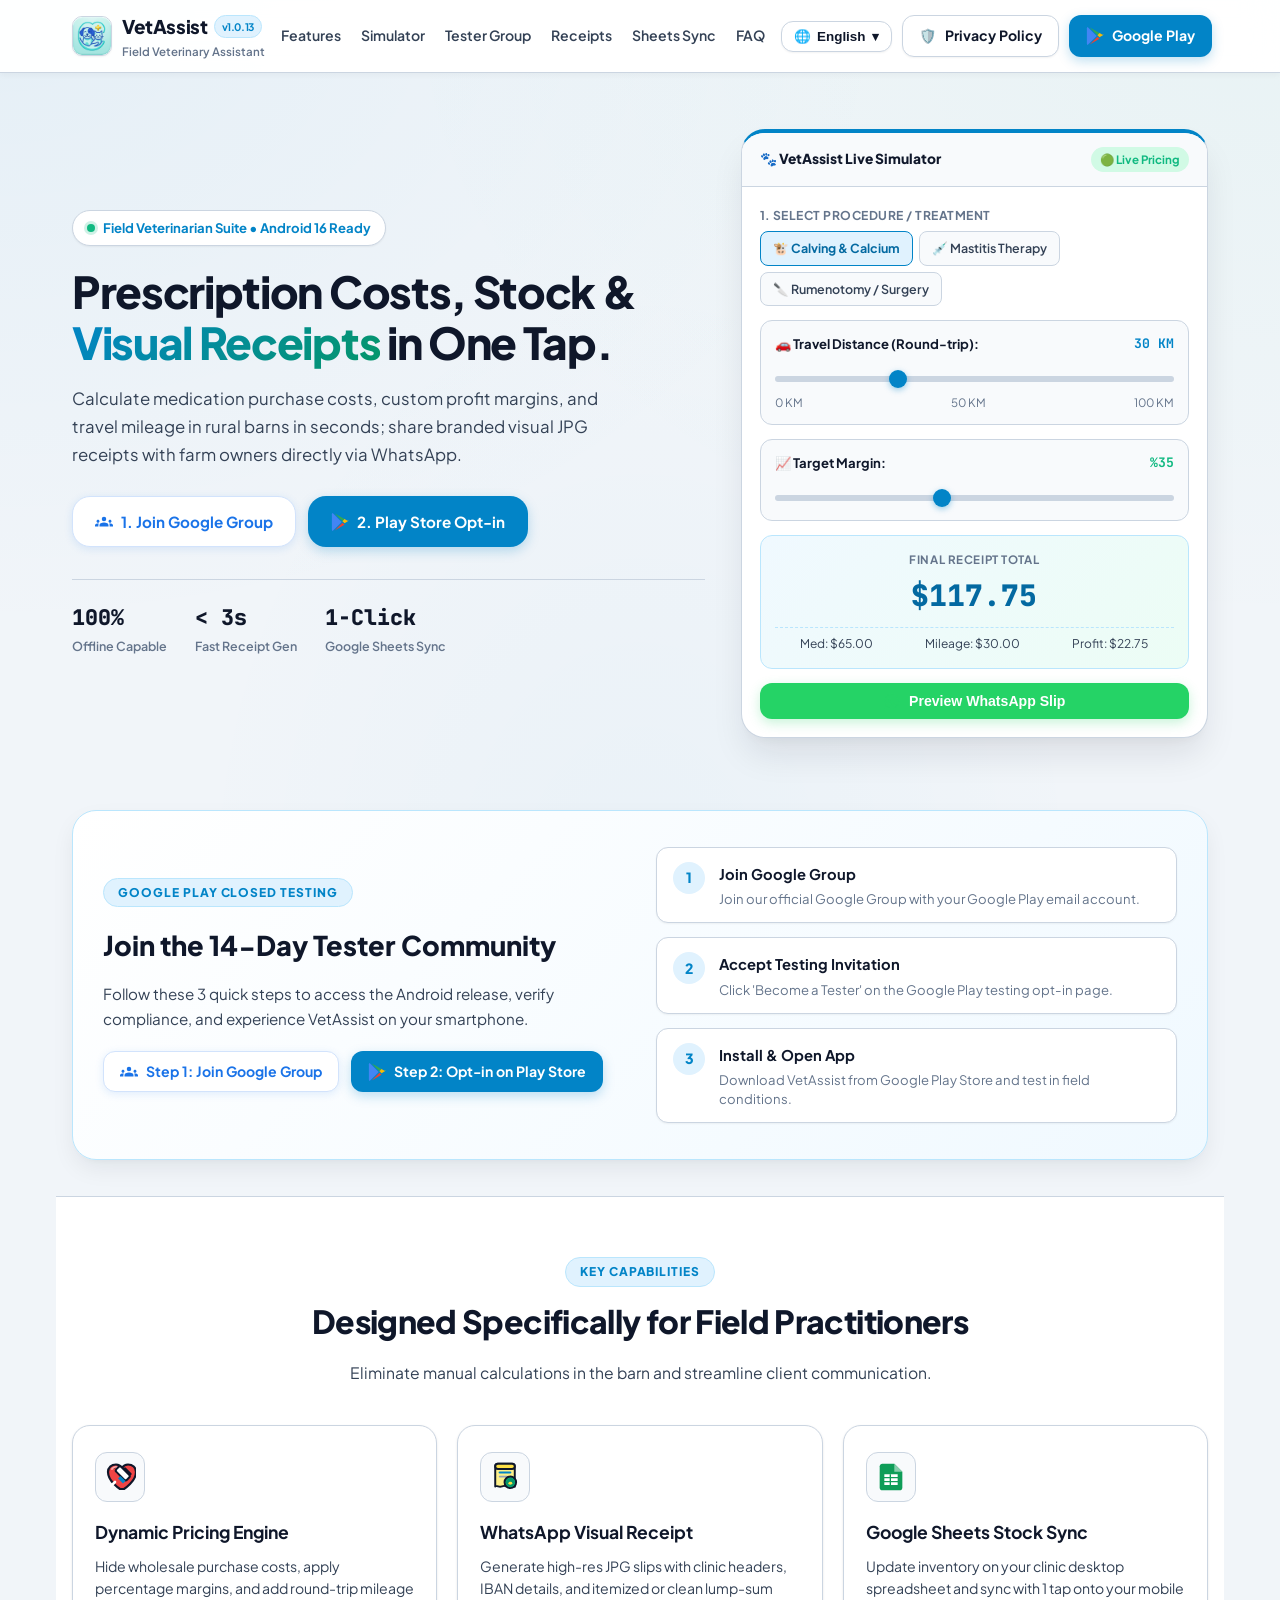
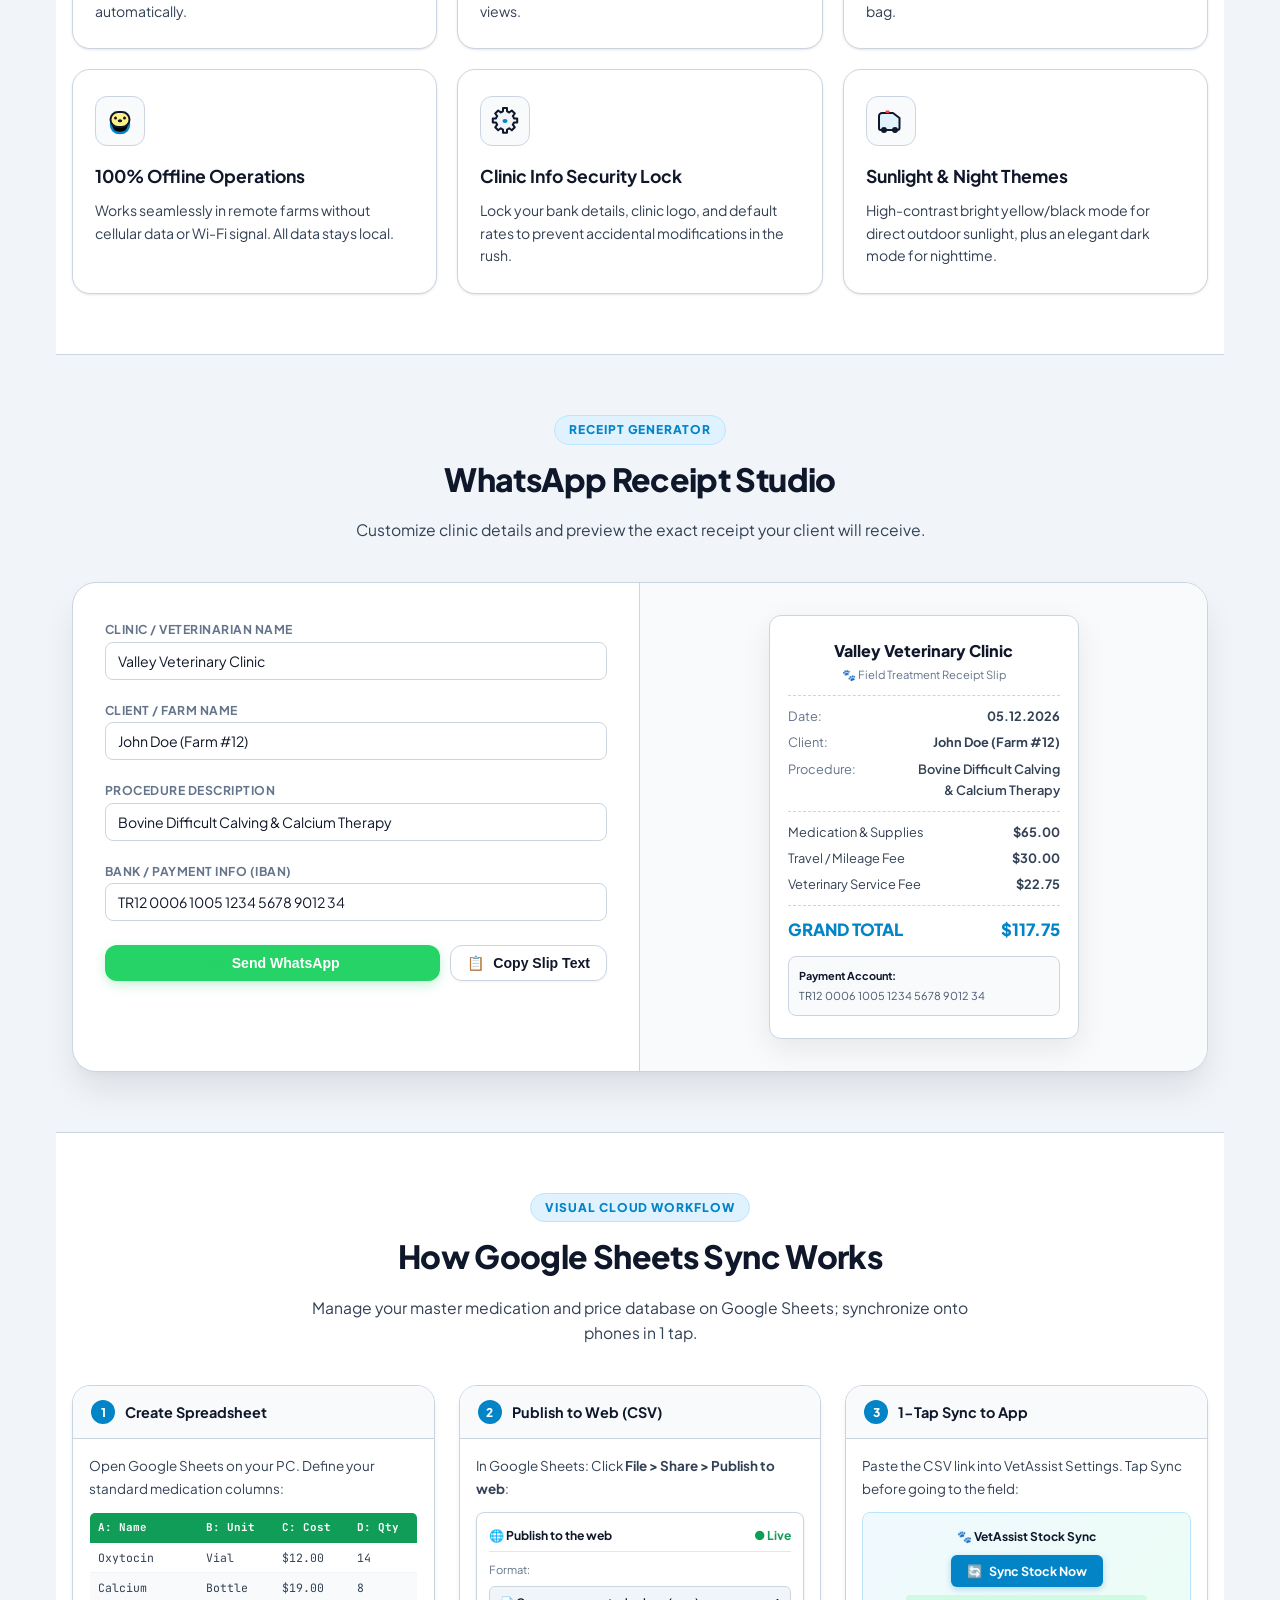
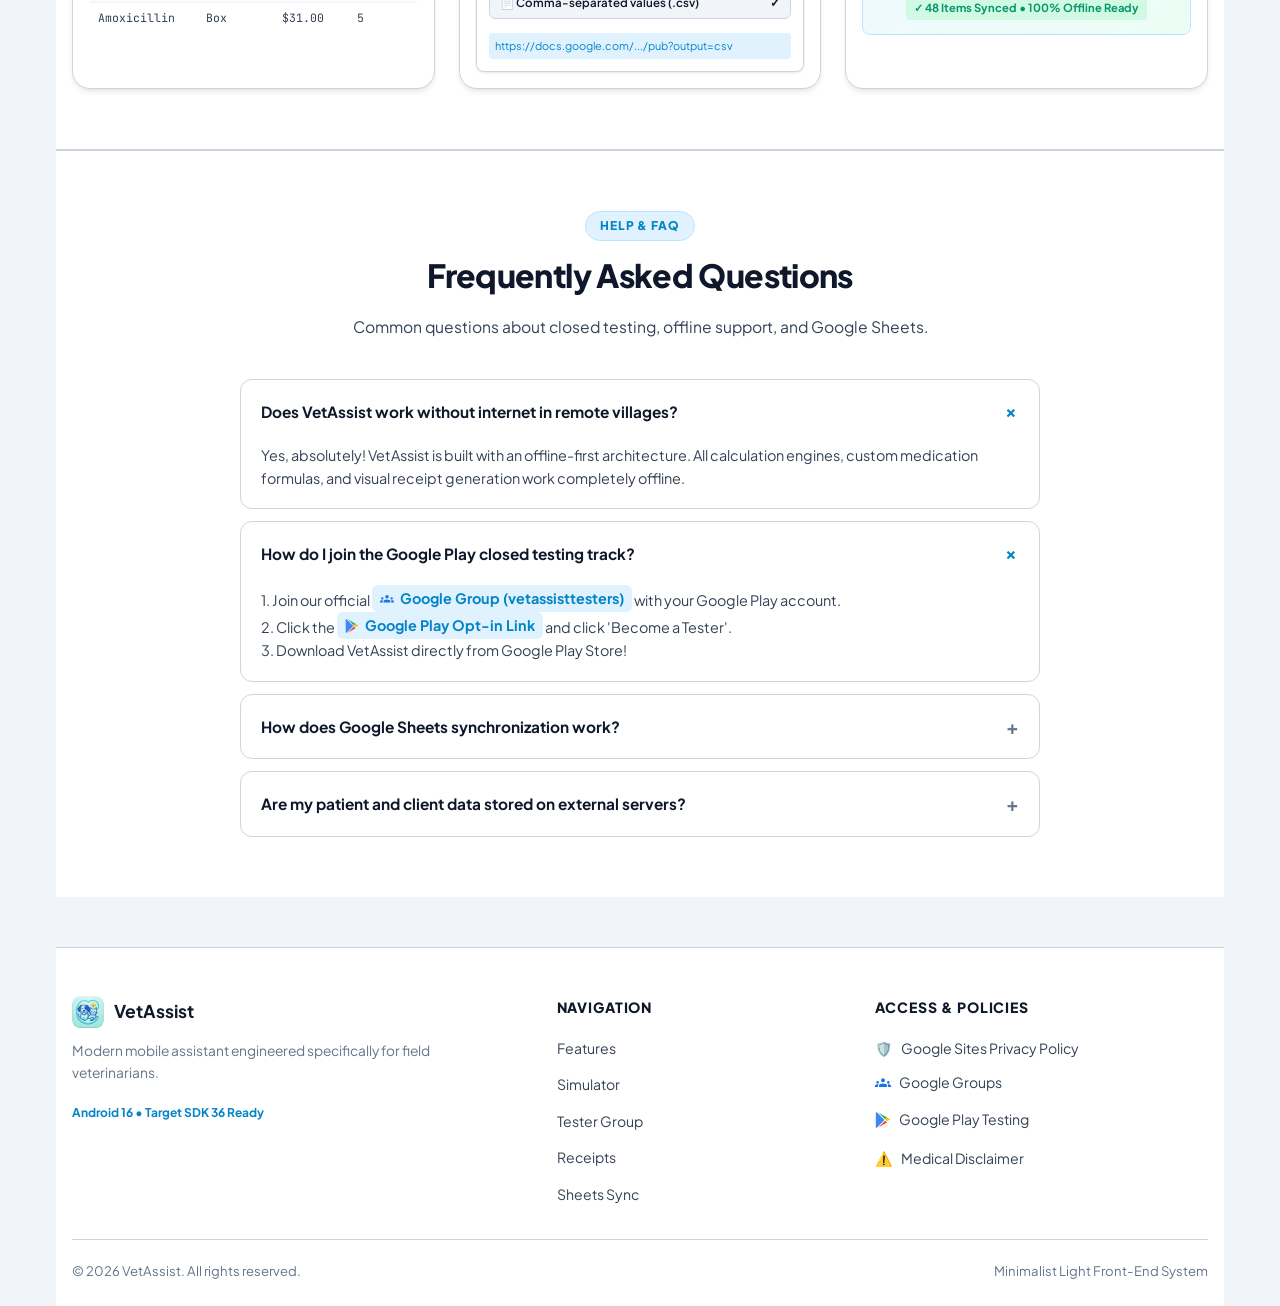
==== commit 799681e1: "fix(i18n): Fix UTF-8 encoding corruption across all localization files and PowerShell deployment scr" ====
--- a/docs/index.html
+++ b/docs/index.html
@@ -1,9 +1,9 @@
-﻿<!DOCTYPE html>
+<!DOCTYPE html>
 <html lang="en">
 <head>
   <meta charset="UTF-8">
   <meta name="viewport" content="width=device-width, initial-scale=1.0">
-  <title>VetAssist â€” Field Veterinary Assistant | Official Web & Live Demo</title>
+  <title>VetAssist — Field Veterinary Assistant | Official Web & Live Demo</title>
   <meta name="description" content="Instant prescription cost calculation, dynamic profit/mileage pricing, clinic stock management and WhatsApp visual receipt slips for field veterinarians.">
   <link rel="icon" type="image/png" href="favicon.png">
   <link rel="preconnect" href="https://fonts.googleapis.com">
@@ -15,7 +15,7 @@
        VETASSIST MODERN MINIMALIST LIGHT DESIGN SYSTEM
        ========================================================================== */
     :root {
-      --bg-page: #f1f5f9; /* Temiz AÃ§Ä±k Gri / KÄ±rÄ±k Beyaz Zemin */
+      --bg-page: #f1f5f9; /* Temiz Açık Gri / Kırık Beyaz Zemin */
       --bg-surface: #ffffff;
       --bg-surface-elevated: #ffffff;
       --bg-surface-subtle: #f8fafc;
@@ -1301,24 +1301,24 @@
           <!-- Language Selector -->
           <div class="lang-dropdown-wrapper">
             <button class="lang-btn" onclick="toggleLangMenu()" id="current-lang-btn">
-              <span>ğŸŒ</span> <span id="current-lang-label">English</span> â–¾
+              <span>🌐</span> <span id="current-lang-label">English</span> ▾
             </button>
             <div class="lang-menu" id="lang-dropdown-menu">
-              <div class="lang-item active" onclick="setLanguage('en')">ğŸ‡¬ğŸ‡§ English</div>
-              <div class="lang-item" onclick="setLanguage('tr')">ğŸ‡¹ğŸ‡· TÃ¼rkÃ§e</div>
-              <div class="lang-item" onclick="setLanguage('de')">ğŸ‡©ğŸ‡ª Deutsch</div>
-              <div class="lang-item" onclick="setLanguage('es')">ğŸ‡ªğŸ‡¸ EspaÃ±ol</div>
-              <div class="lang-item" onclick="setLanguage('pt')">ğŸ‡§ğŸ‡· PortuguÃªs</div>
-              <div class="lang-item" onclick="setLanguage('ja')">ğŸ‡¯ğŸ‡µ æ—¥æœ¬èª</div>
-              <div class="lang-item" onclick="setLanguage('ko')">ğŸ‡°ğŸ‡· í•œêµ­ì–´</div>
-              <div class="lang-item" onclick="setLanguage('hi')">ğŸ‡®ğŸ‡³ à¤¹à¤¿à¤¨à¥à¤¦à¥€</div>
-              <div class="lang-item" onclick="setLanguage('zh')">ğŸ‡¨ğŸ‡³ ä¸­æ–‡</div>
+              <div class="lang-item active" onclick="setLanguage('en')">🇬🇧 English</div>
+              <div class="lang-item" onclick="setLanguage('tr')">🇹🇷 Türkçe</div>
+              <div class="lang-item" onclick="setLanguage('de')">🇩🇪 Deutsch</div>
+              <div class="lang-item" onclick="setLanguage('es')">🇪🇸 Español</div>
+              <div class="lang-item" onclick="setLanguage('pt')">🇧🇷 Português</div>
+              <div class="lang-item" onclick="setLanguage('ja')">🇯🇵 日本語</div>
+              <div class="lang-item" onclick="setLanguage('ko')">🇰🇷 한국어</div>
+              <div class="lang-item" onclick="setLanguage('hi')">🇮🇳 हिन्दी</div>
+              <div class="lang-item" onclick="setLanguage('zh')">🇨🇳 中文</div>
             </div>
           </div>
 
           <!-- Official Google Sites Privacy Policy Link -->
           <a href="https://sites.google.com/d/17dYGaGlT2j_FXkCMffl7jOLWJkx5dJpY/p/1_l2H7LDnRSEo8GApEAaIWjhrmNAns9P_/edit" target="_blank" rel="noopener noreferrer" class="btn btn-outline" title="Official Google Sites Privacy Policy">
-            <span>ğŸ›¡ï¸</span> <span data-i18n="priv_policy">Privacy Policy</span>
+            <span>🛡️</span> <span data-i18n="priv_policy">Privacy Policy</span>
           </a>
 
           <!-- Official Google Play Store Opt-in Link -->
@@ -1342,7 +1342,7 @@
           <div class="hero-content">
             <div class="pill-badge">
               <span class="dot"></span>
-              <span data-i18n="hero_badge">Field Veterinarian Suite â€¢ Android 16 Ready</span>
+              <span data-i18n="hero_badge">Field Veterinarian Suite • Android 16 Ready</span>
             </div>
 
             <h1 class="hero-title" data-i18n="hero_title">
@@ -1384,8 +1384,8 @@
           <!-- Live Phone Simulator Widget -->
           <div class="simulator-card" id="live-calculator">
             <div class="sim-header">
-              <span class="sim-header-title">ğŸ¾ VetAssist Live Simulator</span>
-              <span class="sim-status" data-i18n="sim_status_badge">ğŸŸ¢ Live Pricing</span>
+              <span class="sim-header-title">🐾 VetAssist Live Simulator</span>
+              <span class="sim-status" data-i18n="sim_status_badge">🟢 Live Pricing</span>
             </div>
             
             <div class="sim-body">
@@ -1393,16 +1393,16 @@
               <div class="sim-select-group">
                 <span class="sim-label" data-i18n="sim_select_title">1. Select Procedure / Treatment</span>
                 <div class="sim-chips">
-                  <div class="sim-chip active" onclick="selectSimTreatment('dogum', this)" data-i18n="sim_opt_calving">ğŸ® Calving & Calcium</div>
-                  <div class="sim-chip" onclick="selectSimTreatment('mastitis', this)" data-i18n="sim_opt_mastitis">ğŸ’‰ Mastitis Therapy</div>
-                  <div class="sim-chip" onclick="selectSimTreatment('operasyon', this)" data-i18n="sim_opt_surgery">ğŸ”ª Rumenotomy / Surgery</div>
+                  <div class="sim-chip active" onclick="selectSimTreatment('dogum', this)" data-i18n="sim_opt_calving">🐮 Calving & Calcium</div>
+                  <div class="sim-chip" onclick="selectSimTreatment('mastitis', this)" data-i18n="sim_opt_mastitis">💉 Mastitis Therapy</div>
+                  <div class="sim-chip" onclick="selectSimTreatment('operasyon', this)" data-i18n="sim_opt_surgery">🔪 Rumenotomy / Surgery</div>
                 </div>
               </div>
 
               <!-- KM Distance Slider -->
               <div class="sim-slider-box">
                 <div class="sim-slider-header">
-                  <span data-i18n="sim_distance_label">ğŸš— Travel Distance (Round-trip):</span>
+                  <span data-i18n="sim_distance_label">🚗 Travel Distance (Round-trip):</span>
                   <span id="km-display" style="color:var(--primary); font-family:var(--font-mono);">30 KM</span>
                 </div>
                 <input type="range" min="0" max="100" value="30" class="sim-range" id="km-slider" oninput="updateSimCalculations()">
@@ -1416,7 +1416,7 @@
               <!-- Margin Slider -->
               <div class="sim-slider-box">
                 <div class="sim-slider-header">
-                  <span data-i18n="sim_margin_label">ğŸ“ˆ Target Margin:</span>
+                  <span data-i18n="sim_margin_label">📈 Target Margin:</span>
                   <span id="margin-display" style="color:#10b981; font-family:var(--font-mono);">%35</span>
                 </div>
                 <input type="range" min="10" max="70" value="35" class="sim-range" id="margin-slider" oninput="updateSimCalculations()">
@@ -1594,7 +1594,7 @@
                 <span data-i18n="btn_send_wa">Send WhatsApp</span>
               </button>
               <button class="btn btn-outline" onclick="copySlipText()">
-                <span>ğŸ“‹</span> <span data-i18n="btn_copy_text">Copy Slip Text</span>
+                <span>📋</span> <span data-i18n="btn_copy_text">Copy Slip Text</span>
               </button>
             </div>
           </div>
@@ -1602,7 +1602,7 @@
           <div class="studio-preview">
             <div class="receipt-slip" id="live-receipt-slip">
               <div class="slip-clinic-name" id="preview-clinic">Valley Veterinary Clinic</div>
-              <div class="slip-sub" data-i18n="slip_subtitle">ğŸ¾ Field Treatment Receipt Slip</div>
+              <div class="slip-sub" data-i18n="slip_subtitle">🐾 Field Treatment Receipt Slip</div>
               
               <div class="slip-divider"></div>
 
@@ -1718,13 +1718,13 @@
               </p>
               <div class="mock-publish-dialog">
                 <div class="mock-dialog-header">
-                  <span>ğŸŒ Publish to the web</span>
-                  <span style="color:#0f9d58;">â— Live</span>
+                  <span>🌐 Publish to the web</span>
+                  <span style="color:#0f9d58;">● Live</span>
                 </div>
                 <div style="font-size:0.7rem; color:#64748b;">Format:</div>
                 <div class="mock-csv-select">
-                  <span>ğŸ“„ Comma-separated values (.csv)</span>
-                  <span>âœ“</span>
+                  <span>📄 Comma-separated values (.csv)</span>
+                  <span>✓</span>
                 </div>
                 <div style="font-size:0.68rem; color:#0284c7; background:#e0f2fe; padding:4px 6px; border-radius:4px; word-break:break-all; margin-top:6px;">
                   https://docs.google.com/.../pub?output=csv
@@ -1744,11 +1744,11 @@
                 Paste the CSV link into VetAssist Settings. Tap Sync before going to the field:
               </p>
               <div class="mock-app-sync-card">
-                <div style="font-size:0.75rem; font-weight:700; color:#0f172a;">ğŸ¾ VetAssist Stock Sync</div>
+                <div style="font-size:0.75rem; font-weight:700; color:#0f172a;">🐾 VetAssist Stock Sync</div>
                 <div class="mock-sync-btn">
-                  <span>ğŸ”„</span> <span data-i18n="btn_sync_now">Sync Stock Now</span>
+                  <span>🔄</span> <span data-i18n="btn_sync_now">Sync Stock Now</span>
                 </div>
-                <span class="mock-success-tag" data-i18n="sync_success_tag">âœ“ 48 Items Synced â€¢ 100% Offline Ready</span>
+                <span class="mock-success-tag" data-i18n="sync_success_tag">✓ 48 Items Synced • 100% Offline Ready</span>
               </div>
             </div>
           </div>
@@ -1826,7 +1826,7 @@
             <p style="font-size:0.86rem; color:var(--text-muted); line-height:1.6; margin-bottom:14px;" data-i18n="footer_bio">
               Modern mobile assistant engineered specifically for field veterinarians.
             </p>
-            <span style="font-size:0.75rem; color:var(--primary); font-weight:700;">Android 16 â€¢ Target SDK 36 Ready</span>
+            <span style="font-size:0.75rem; color:var(--primary); font-weight:700;">Android 16 • Target SDK 36 Ready</span>
           </div>
 
           <!-- Col 2: Navigation -->
@@ -1847,7 +1847,7 @@
             <ul class="footer-links">
               <li>
                 <a href="https://sites.google.com/d/17dYGaGlT2j_FXkCMffl7jOLWJkx5dJpY/p/1_l2H7LDnRSEo8GApEAaIWjhrmNAns9P_/edit" target="_blank" rel="noopener noreferrer">
-                  <span>ğŸ›¡ï¸</span> <span data-i18n="priv_policy">Google Sites Privacy Policy</span>
+                  <span>🛡️</span> <span data-i18n="priv_policy">Google Sites Privacy Policy</span>
                 </a>
               </li>
               <li>
@@ -1864,7 +1864,7 @@
               </li>
               <li>
                 <a href="javascript:void(0)" onclick="openPolicyModal('disclaimer')">
-                  <span>âš ï¸</span> <span data-i18n="med_disclaimer">Medical Disclaimer</span>
+                  <span>⚠️</span> <span data-i18n="med_disclaimer">Medical Disclaimer</span>
                 </a>
               </li>
             </ul>
@@ -1872,7 +1872,7 @@
         </div>
 
         <div class="footer-bottom">
-          <span>Â© 2026 VetAssist. All rights reserved.</span>
+          <span>© 2026 VetAssist. All rights reserved.</span>
           <span>Minimalist Light Front-End System</span>
         </div>
       </div>
@@ -1882,7 +1882,7 @@
   <!-- Modal for Medical Disclaimer -->
   <div class="modal-overlay" id="policyModal">
     <div class="modal-box">
-      <button class="modal-close" onclick="closePolicyModal()">âœ•</button>
+      <button class="modal-close" onclick="closePolicyModal()">✕</button>
       <div id="modal-content-area"></div>
     </div>
   </div>
@@ -1900,7 +1900,7 @@
         nav_faq: "FAQ",
         priv_policy: "Privacy Policy",
         btn_play_test: "Google Play",
-        hero_badge: "Field Veterinarian Suite â€¢ Android 16 Ready",
+        hero_badge: "Field Veterinarian Suite • Android 16 Ready",
         hero_title: "Prescription Costs, Stock & <span class='gradient-text'>Visual Receipts</span> in One Tap.",
         hero_desc: "Calculate medication purchase costs, custom profit margins, and travel mileage in rural barns in seconds; share branded visual JPG receipts with farm owners directly via WhatsApp.",
         btn_hero_group: "1. Join Google Group",
@@ -1908,14 +1908,14 @@
         stat_offline: "100% Offline",
         stat_speed: "Fast Receipt Gen",
         stat_sync: "Google Sheets Sync",
-        sim_header_title: "ğŸ¾ VetAssist Live Simulator",
-        sim_status_badge: "ğŸŸ¢ Live Pricing",
+        sim_header_title: "🐾 VetAssist Live Simulator",
+        sim_status_badge: "🟢 Live Pricing",
         sim_select_title: "1. Select Procedure / Treatment",
-        sim_opt_calving: "ğŸ® Calving & Calcium",
-        sim_opt_mastitis: "ğŸ’‰ Mastitis Therapy",
-        sim_opt_surgery: "ğŸ”ª Rumenotomy / Surgery",
-        sim_distance_label: "ğŸš— Travel Distance (Round-trip):",
-        sim_margin_label: "ğŸ“ˆ Target Margin:",
+        sim_opt_calving: "🐮 Calving & Calcium",
+        sim_opt_mastitis: "💉 Mastitis Therapy",
+        sim_opt_surgery: "🔪 Rumenotomy / Surgery",
+        sim_distance_label: "🚗 Travel Distance (Round-trip):",
+        sim_margin_label: "📈 Target Margin:",
         sim_total_title: "FINAL RECEIPT TOTAL",
         btn_preview_wa: "Preview WhatsApp Slip",
         test_badge: "Google Play Closed Testing",
@@ -1953,7 +1953,7 @@
         lbl_iban: "Bank / Payment Info (IBAN)",
         btn_send_wa: "Send WhatsApp",
         btn_copy_text: "Copy Slip Text",
-        slip_subtitle: "ğŸ¾ Field Treatment Receipt Slip",
+        slip_subtitle: "🐾 Field Treatment Receipt Slip",
         slip_date: "Date:",
         slip_client: "Client:",
         slip_procedure: "Procedure:",
@@ -1972,7 +1972,7 @@
         sh_vis3_title: "3. 1-Tap Sync to App",
         sh_vis3_desc: "Paste the CSV link into VetAssist Settings. Tap Sync before going to the field:",
         btn_sync_now: "Sync Stock Now",
-        sync_success_tag: "âœ“ 48 Items Synced â€¢ 100% Offline Ready",
+        sync_success_tag: "✓ 48 Items Synced • 100% Offline Ready",
         faq_badge: "Help & FAQ",
         faq_title: "Frequently Asked Questions",
         faq_desc: "Common questions about closed testing, offline support, and Google Sheets.",
@@ -1990,106 +1990,106 @@
         med_disclaimer: "Medical Disclaimer"
       },
       tr: {
-        app_tagline: "Saha Veteriner Hekim AsistanÄ±",
-        nav_features: "Ã–zellikler",
-        nav_simulator: "SimÃ¼latÃ¶r",
+        app_tagline: "Saha Veteriner Hekim Asistanı",
+        nav_features: "Özellikler",
+        nav_simulator: "Simülatör",
         nav_join_test: "Test Grubu",
         nav_receipt: "Adisyon",
         nav_sheets: "E-Tablolar",
         nav_faq: "SSS",
-        priv_policy: "Gizlilik PolitikasÄ±",
+        priv_policy: "Gizlilik Politikası",
         btn_play_test: "Google Play",
-        hero_badge: "Saha Veteriner Hekim Paketi â€¢ Android 16 Uyumlu",
-        hero_title: "ReÃ§ete Maliyeti, Stok & <span class='gradient-text'>GÃ¶rsel Adisyon</span> Tek DokunuÅŸta.",
-        hero_desc: "AhÄ±rda ilaÃ§ maliyetini, hedef kÃ¢r marjÄ±nÄ± ve yol/km Ã¼cretini saniyeler iÃ§inde hesaplayÄ±n; WhatsApp Ã¼zerinden Ã§iftlik sahibine kurumsal logolu gÃ¶rsel makbuz paylaÅŸÄ±n.",
-        btn_hero_group: "1. Google Grubuna KatÄ±l",
-        btn_hero_play: "2. Play Store Ä°ndir",
-        stat_offline: "%100 Ã‡evrimdÄ±ÅŸÄ±",
-        stat_speed: "HÄ±zlÄ± Adisyon",
+        hero_badge: "Saha Veteriner Hekim Paketi • Android 16 Uyumlu",
+        hero_title: "Reçete Maliyeti, Stok & <span class='gradient-text'>Görsel Adisyon</span> Tek Dokunuşta.",
+        hero_desc: "Ahırda ilaç maliyetini, hedef kâr marjını ve yol/km ücretini saniyeler içinde hesaplayın; WhatsApp üzerinden çiftlik sahibine kurumsal logolu görsel makbuz paylaşın.",
+        btn_hero_group: "1. Google Grubuna Katıl",
+        btn_hero_play: "2. Play Store İndir",
+        stat_offline: "%100 Çevrimdışı",
+        stat_speed: "Hızlı Adisyon",
         stat_sync: "E-Tablo Senkronu",
-        sim_header_title: "ğŸ¾ VetAssist CanlÄ± SimÃ¼latÃ¶r",
-        sim_status_badge: "ğŸŸ¢ CanlÄ± Fiyatlama",
-        sim_select_title: "1. Ä°ÅŸlem / Tedavi ProtokolÃ¼ SeÃ§in",
-        sim_opt_calving: "ğŸ® GÃ¼Ã§ DoÄŸum & Kalsiyum",
-        sim_opt_mastitis: "ğŸ’‰ Mastitis Tedavisi",
-        sim_opt_surgery: "ğŸ”ª Rumenotomi / Cerrahi",
-        sim_distance_label: "ğŸš— GidiÅŸ-DÃ¶nÃ¼ÅŸ Yol Mesafesi:",
-        sim_margin_label: "ğŸ“ˆ Hedef KÃ¢r MarjÄ±:",
-        sim_total_title: "HESAPLANAN TOPLAM ADÄ°SYON",
-        btn_preview_wa: "WhatsApp FiÅŸini Ã–nizle",
-        test_badge: "Google Play KapalÄ± Test",
-        test_title: "14 GÃ¼nlÃ¼k Test TopluluÄŸuna KatÄ±lÄ±n",
-        test_desc: "Android sÃ¼rÃ¼mÃ¼ne eriÅŸmek, Google Play gereksinimlerini saÄŸlamak ve VetAssist'i cihazÄ±nÄ±zda denemek iÃ§in 3 adÄ±mÄ± izleyin.",
-        btn_step1_group: "AdÄ±m 1: Google Grubuna KatÄ±l",
-        btn_step2_optin: "AdÄ±m 2: Play Store OnayÄ± Ver",
-        t_step1_title: "Google Grubuna KatÄ±lÄ±n",
-        t_step1_desc: "Google Play e-posta hesabÄ±nÄ±zla resmi test grubumuza Ã¼ye olun.",
-        t_step2_title: "Test Davetini OnaylayÄ±n",
-        t_step2_desc: "Play Store baÄŸlantÄ±sÄ±na tÄ±klayarak 'Test KullanÄ±cÄ±sÄ± Ol' butonuna basÄ±n.",
-        t_step3_title: "YÃ¼kleyin & KullanÄ±n",
+        sim_header_title: "🐾 VetAssist Canlı Simülatör",
+        sim_status_badge: "🟢 Canlı Fiyatlama",
+        sim_select_title: "1. İşlem / Tedavi Protokolü Seçin",
+        sim_opt_calving: "🐮 Güç Doğum & Kalsiyum",
+        sim_opt_mastitis: "💉 Mastitis Tedavisi",
+        sim_opt_surgery: "🔪 Rumenotomi / Cerrahi",
+        sim_distance_label: "🚗 Gidiş-Dönüş Yol Mesafesi:",
+        sim_margin_label: "📈 Hedef Kâr Marjı:",
+        sim_total_title: "HESAPLANAN TOPLAM ADİSYON",
+        btn_preview_wa: "WhatsApp Fişini Önizle",
+        test_badge: "Google Play Kapalı Test",
+        test_title: "14 Günlük Test Topluluğuna Katılın",
+        test_desc: "Android sürümüne erişmek, Google Play gereksinimlerini sağlamak ve VetAssist'i cihazınızda denemek için 3 adımı izleyin.",
+        btn_step1_group: "Adım 1: Google Grubuna Katıl",
+        btn_step2_optin: "Adım 2: Play Store Onayı Ver",
+        t_step1_title: "Google Grubuna Katılın",
+        t_step1_desc: "Google Play e-posta hesabınızla resmi test grubumuza üye olun.",
+        t_step2_title: "Test Davetini Onaylayın",
+        t_step2_desc: "Play Store bağlantısına tıklayarak 'Test Kullanıcısı Ol' butonuna basın.",
+        t_step3_title: "Yükleyin & Kullanın",
         t_step3_desc: "Google Play Store'dan VetAssist'i indirip sahada hemen test edin.",
         feat_badge: "Temel Yetenekler",
-        feat_section_title: "Saha Hekimlerinin ZorluklarÄ±na Ã–zel GeliÅŸtirildi",
-        feat_section_desc: "AhÄ±rda kafadan hesap yapma devrini bitirin, Ã§iftlik sahibiyle iletiÅŸimi hÄ±zlandÄ±rÄ±n.",
-        feat1_title: "Dinamik FiyatlandÄ±rma Motoru",
-        feat1_desc: "AlÄ±ÅŸ maliyetlerini gizleyin, yÃ¼zde kÃ¢r ekleyin ve gidiÅŸ-dÃ¶nÃ¼ÅŸ km bedelini otomatik yansÄ±tÄ±n.",
-        feat2_title: "WhatsApp GÃ¶rsel Adisyon",
-        feat2_desc: "Klinik logolu, IBAN bilgili ve kalem kalem dÃ¶kÃ¼mlÃ¼ yÃ¼ksek Ã§Ã¶zÃ¼nÃ¼rlÃ¼klÃ¼ JPG fiÅŸ Ã¼retin.",
+        feat_section_title: "Saha Hekimlerinin Zorluklarına Özel Geliştirildi",
+        feat_section_desc: "Ahırda kafadan hesap yapma devrini bitirin, çiftlik sahibiyle iletişimi hızlandırın.",
+        feat1_title: "Dinamik Fiyatlandırma Motoru",
+        feat1_desc: "Alış maliyetlerini gizleyin, yüzde kâr ekleyin ve gidiş-dönüş km bedelini otomatik yansıtın.",
+        feat2_title: "WhatsApp Görsel Adisyon",
+        feat2_desc: "Klinik logolu, IBAN bilgili ve kalem kalem dökümlü yüksek çözünürlüklü JPG fiş üretin.",
         feat3_title: "Google E-Tablolar Entegrasyonu",
-        feat3_desc: "Klinikteki Excel/E-Tablonuzda stok gÃ¼ncelleyin; sahadaki Ã§antanÄ±za tek tuÅŸla aktarÄ±n.",
-        feat4_title: "%100 Ã‡evrimdÄ±ÅŸÄ± Ã‡alÄ±ÅŸma",
-        feat4_desc: "Ä°nternetin Ã§ekmediÄŸi en Ã¼cra kÃ¶ylerde bile kesintisiz tam fonksiyon Ã§alÄ±ÅŸÄ±r.",
-        feat5_title: "Klinik Bilgi GÃ¼venlik Kilidi",
-        feat5_desc: "Banka ve klinik ayarlarÄ±nÄ±zÄ± ÅŸifreleyerek sahadaki telaÅŸta bozulmasÄ±nÄ± Ã¶nleyin.",
-        feat6_title: "GÃ¼neÅŸ IÅŸÄ±ÄŸÄ± & Gece Modu",
-        feat6_desc: "DoÄŸrudan gÃ¼neÅŸ altÄ±nda yÃ¼ksek kontrastlÄ± SarÄ±/Siyah tema ve gece viziteleri iÃ§in koyu mod.",
-        studio_badge: "FiÅŸ StÃ¼dyosu",
-        studio_title: "WhatsApp Adisyon StÃ¼dyosu",
-        studio_desc: "Klinik bilgilerinizi girin ve Ã§iftÃ§iye giden gÃ¶rsel adisyonu anlÄ±k Ã¶nizleyin.",
-        lbl_clinic_name: "Klinik / Veteriner Hekim AdÄ±",
-        lbl_client_name: "Hasta Sahibi / Ã‡iftlik AdÄ±",
-        lbl_treatment_desc: "YapÄ±lan Tedavi AÃ§Ä±klamasÄ±",
-        lbl_iban: "Ã–deme Bilgisi (IBAN)",
-        btn_send_wa: "WhatsApp Ä°le GÃ¶nder",
-        btn_copy_text: "FiÅŸ Metnini Kopyala",
-        slip_subtitle: "ğŸ¾ Saha Tedavi ve Uygulama Adisyonu",
+        feat3_desc: "Klinikteki Excel/E-Tablonuzda stok güncelleyin; sahadaki çantanıza tek tuşla aktarın.",
+        feat4_title: "%100 Çevrimdışı Çalışma",
+        feat4_desc: "İnternetin çekmediği en ücra köylerde bile kesintisiz tam fonksiyon çalışır.",
+        feat5_title: "Klinik Bilgi Güvenlik Kilidi",
+        feat5_desc: "Banka ve klinik ayarlarınızı şifreleyerek sahadaki telaşta bozulmasını önleyin.",
+        feat6_title: "Güneş Işığı & Gece Modu",
+        feat6_desc: "Doğrudan güneş altında yüksek kontrastlı Sarı/Siyah tema ve gece viziteleri için koyu mod.",
+        studio_badge: "Fiş Stüdyosu",
+        studio_title: "WhatsApp Adisyon Stüdyosu",
+        studio_desc: "Klinik bilgilerinizi girin ve çiftçiye giden görsel adisyonu anlık önizleyin.",
+        lbl_clinic_name: "Klinik / Veteriner Hekim Adı",
+        lbl_client_name: "Hasta Sahibi / Çiftlik Adı",
+        lbl_treatment_desc: "Yapılan Tedavi Açıklaması",
+        lbl_iban: "Ödeme Bilgisi (IBAN)",
+        btn_send_wa: "WhatsApp İle Gönder",
+        btn_copy_text: "Fiş Metnini Kopyala",
+        slip_subtitle: "🐾 Saha Tedavi ve Uygulama Adisyonu",
         slip_date: "Tarih:",
-        slip_client: "Ã‡iftlik/Sahip:",
-        slip_procedure: "Ä°ÅŸlem:",
-        slip_medication: "KullanÄ±lan Ä°laÃ§ & Sarf",
-        slip_mileage: "Yol / UlaÅŸÄ±m Bedeli",
+        slip_client: "Çiftlik/Sahip:",
+        slip_procedure: "İşlem:",
+        slip_medication: "Kullanılan İlaç & Sarf",
+        slip_mileage: "Yol / Ulaşım Bedeli",
         slip_service: "Hekimlik Hizmet Bedeli",
         slip_total: "GENEL TOPLAM",
-        slip_bank_label: "Banka / Havale HesabÄ±:",
-        sheets_badge: "Bulut Ä°ÅŸ AkÄ±ÅŸÄ±",
+        slip_bank_label: "Banka / Havale Hesabı:",
+        sheets_badge: "Bulut İş Akışı",
         sheets_title: "Google E-Tablolar Senkronizasyonu",
-        sheets_desc: "Ä°laÃ§ listenizi masaÃ¼stÃ¼nde Google E-Tablo Ã¼zerinden dÃ¼zenleyin; tek tuÅŸla telefonunuza Ã§ekin.",
-        sh_vis1_title: "1. E-Tablonuzu HazÄ±rlayÄ±n",
-        sh_vis1_desc: "Google Sheets aÃ§Ä±n. Ä°laÃ§ AdÄ±, Birim, AlÄ±ÅŸ FiyatÄ± ve Stok kolonlarÄ±nÄ± doldurun:",
-        sh_vis2_title: "2. Web'de YayÄ±nla (CSV)",
-        sh_vis2_desc: "Dosya > PaylaÅŸ > Web'de YayÄ±nla diyerek CSV formatÄ±nÄ± seÃ§in ve linki kopyalayÄ±n:",
+        sheets_desc: "İlaç listenizi masaüstünde Google E-Tablo üzerinden düzenleyin; tek tuşla telefonunuza çekin.",
+        sh_vis1_title: "1. E-Tablonuzu Hazırlayın",
+        sh_vis1_desc: "Google Sheets açın. İlaç Adı, Birim, Alış Fiyatı ve Stok kolonlarını doldurun:",
+        sh_vis2_title: "2. Web'de Yayınla (CSV)",
+        sh_vis2_desc: "Dosya > Paylaş > Web'de Yayınla diyerek CSV formatını seçin ve linki kopyalayın:",
         sh_vis3_title: "3. Uygulamada Senkronize Et",
-        sh_vis3_desc: "Linki VetAssist AyarlarÄ±na yapÄ±ÅŸtÄ±rÄ±n. Sahaya Ã§Ä±kmadan Ã¶nce 'Stok Senkronize Et'e basÄ±n:",
-        btn_sync_now: "StoÄŸu Senkronize Et",
-        sync_success_tag: "âœ“ 48 Ä°laÃ§ GÃ¼ncellendi â€¢ Ã‡evrimdÄ±ÅŸÄ± HazÄ±r",
-        faq_badge: "YardÄ±m & SSS",
-        faq_title: "SÄ±kÃ§a Sorulan Sorular",
-        faq_desc: "KapalÄ± test sÃ¼reci, Ã§evrimdÄ±ÅŸÄ± Ã§alÄ±ÅŸma ve E-Tablolar hakkÄ±nda merak edilenler.",
-        faq1_q: "VetAssist internet olmayan daÄŸ kÃ¶ylerinde Ã§alÄ±ÅŸÄ±r mÄ±?",
-        faq1_a: "Evet! VetAssist tamamen Ã§evrimdÄ±ÅŸÄ± (offline-first) Ã§alÄ±ÅŸacak ÅŸekilde tasarlanmÄ±ÅŸtÄ±r. Hesaplamalar ve gÃ¶rsel fiÅŸ Ã¼retimi internet olmadan Ã§alÄ±ÅŸÄ±r.",
-        faq2_q: "Google Play test grubuna nasÄ±l katÄ±lÄ±rÄ±m?",
-        faq2_a: "1. Google Play hesabÄ±nÄ±zla <a href='https://groups.google.com/g/vetassisttesters' target='_blank' class='faq-link-badge'><svg><use href='#icon-groups'/></svg> Google Grubumuza (vetassisttesters)</a> katÄ±lÄ±n.<br>2. <a href='https://play.google.com/apps/testing/com.VetAssistv1' target='_blank' class='faq-link-badge'><svg><use href='#icon-googleplay'/></svg> Play Store Davet Linkine</a> tÄ±klayÄ±p 'Test KullanÄ±cÄ±sÄ± Ol' seÃ§eneÄŸini onaylayÄ±n.<br>3. VetAssist'i Play Store'dan indirin!",
-        faq3_q: "Google E-Tablolar senkronizasyonu nasÄ±l yapÄ±lÄ±r?",
-        faq3_a: "E-tablonuzu CSV olarak webde yayÄ±nlayÄ±p linki VetAssist ayarlarÄ±na kaydedin. 'StoÄŸu Senkronize Et' butonu tÃ¼m ilaÃ§larÄ± tek tÄ±kla gÃ¼nceller.",
-        faq4_q: "Hasta ve mÃ¼ÅŸteri verilerim dÄ±ÅŸ sunucularda saklanÄ±yor mu?",
-        faq4_a: "HayÄ±r. TÃ¼m hasta kayÄ±tlarÄ±, loglar ve fiyatlar yalnÄ±zca sizin telefonunuzun yerel hafÄ±zasÄ±nda saklanÄ±r.",
-        footer_bio: "Saha veteriner hekimleri iÃ§in geliÅŸtirilmiÅŸ modern mobil asistan.",
-        foot_nav: "MenÃ¼",
-        foot_legal: "EriÅŸim & Politikalar",
-        med_disclaimer: "TÄ±bbi Sorumluluk Reddi"
+        sh_vis3_desc: "Linki VetAssist Ayarlarına yapıştırın. Sahaya çıkmadan önce 'Stok Senkronize Et'e basın:",
+        btn_sync_now: "Stoğu Senkronize Et",
+        sync_success_tag: "✓ 48 İlaç Güncellendi • Çevrimdışı Hazır",
+        faq_badge: "Yardım & SSS",
+        faq_title: "Sıkça Sorulan Sorular",
+        faq_desc: "Kapalı test süreci, çevrimdışı çalışma ve E-Tablolar hakkında merak edilenler.",
+        faq1_q: "VetAssist internet olmayan dağ köylerinde çalışır mı?",
+        faq1_a: "Evet! VetAssist tamamen çevrimdışı (offline-first) çalışacak şekilde tasarlanmıştır. Hesaplamalar ve görsel fiş üretimi internet olmadan çalışır.",
+        faq2_q: "Google Play test grubuna nasıl katılırım?",
+        faq2_a: "1. Google Play hesabınızla <a href='https://groups.google.com/g/vetassisttesters' target='_blank' class='faq-link-badge'><svg><use href='#icon-groups'/></svg> Google Grubumuza (vetassisttesters)</a> katılın.<br>2. <a href='https://play.google.com/apps/testing/com.VetAssistv1' target='_blank' class='faq-link-badge'><svg><use href='#icon-googleplay'/></svg> Play Store Davet Linkine</a> tıklayıp 'Test Kullanıcısı Ol' seçeneğini onaylayın.<br>3. VetAssist'i Play Store'dan indirin!",
+        faq3_q: "Google E-Tablolar senkronizasyonu nasıl yapılır?",
+        faq3_a: "E-tablonuzu CSV olarak webde yayınlayıp linki VetAssist ayarlarına kaydedin. 'Stoğu Senkronize Et' butonu tüm ilaçları tek tıkla günceller.",
+        faq4_q: "Hasta ve müşteri verilerim dış sunucularda saklanıyor mu?",
+        faq4_a: "Hayır. Tüm hasta kayıtları, loglar ve fiyatlar yalnızca sizin telefonunuzun yerel hafızasında saklanır.",
+        footer_bio: "Saha veteriner hekimleri için geliştirilmiş modern mobil asistan.",
+        foot_nav: "Menü",
+        foot_legal: "Erişim & Politikalar",
+        med_disclaimer: "Tıbbi Sorumluluk Reddi"
       },
       de: {
-        app_tagline: "Assistent fÃ¼r GroÃŸtier- und Nutztierpraxis",
+        app_tagline: "Assistent für Großtier- und Nutztierpraxis",
         nav_features: "Funktionen",
         nav_simulator: "Rechner",
         nav_join_test: "Tester-Gruppe",
@@ -2098,7 +2098,7 @@
         nav_faq: "FAQ",
         priv_policy: "Datenschutz",
         btn_play_test: "Google Play",
-        hero_badge: "Tierarzt-Praxispaket â€¢ Android 16 Bereit",
+        hero_badge: "Tierarzt-Praxispaket • Android 16 Bereit",
         hero_title: "Rezeptkosten, Bestand & <span class='gradient-text'>Belege</span> mit einem Klick.",
         hero_desc: "Berechnen Sie Einkaufspreise, Margen und Anfahrtskosten im Stall in Sekundenschnelle; teilen Sie professionelle WhatsApp-Belege mit Landwirten.",
         btn_hero_group: "1. Google Gruppe",
@@ -2106,14 +2106,14 @@
         stat_offline: "100% Offline",
         stat_speed: "Schnellbelege",
         stat_sync: "Sheets Abgleich",
-        sim_header_title: "ğŸ¾ VetAssist Live-Rechner",
-        sim_status_badge: "ğŸŸ¢ Live-Preise",
-        sim_select_title: "1. Behandlungsmethode wÃ¤hlen",
-        sim_opt_calving: "ğŸ® Geburtshilfe & Kalzium",
-        sim_opt_mastitis: "ğŸ’‰ Mastitis-Therapie",
-        sim_opt_surgery: "ğŸ”ª Rumenotomie / OP",
-        sim_distance_label: "ğŸš— Fahrtstrecke (Hin & RÃ¼ck):",
-        sim_margin_label: "ğŸ“ˆ Zielmarge:",
+        sim_header_title: "🐾 VetAssist Live-Rechner",
+        sim_status_badge: "🟢 Live-Preise",
+        sim_select_title: "1. Behandlungsmethode wählen",
+        sim_opt_calving: "🐮 Geburtshilfe & Kalzium",
+        sim_opt_mastitis: "💉 Mastitis-Therapie",
+        sim_opt_surgery: "🔪 Rumenotomie / OP",
+        sim_distance_label: "🚗 Fahrtstrecke (Hin & Rück):",
+        sim_margin_label: "📈 Zielmarge:",
         sim_total_title: "GESAMTER RECHNUNGSBETRAG",
         btn_preview_wa: "WhatsApp-Beleg Vorschau",
         test_badge: "Google Play Geschlossener Test",
@@ -2128,61 +2128,61 @@
         t_step3_title: "Installieren & Starten",
         t_step3_desc: "Laden Sie VetAssist aus dem Play Store und testen Sie im Feld.",
         feat_badge: "Funktionen",
-        feat_section_title: "Speziell fÃ¼r TierÃ¤rzte vor Ort entwickelt",
-        feat_section_desc: "Schluss mit manuellen Berechnungen im Stall â€“ vereinfachen Sie Ihre Praxis.",
+        feat_section_title: "Speziell für Tierärzte vor Ort entwickelt",
+        feat_section_desc: "Schluss mit manuellen Berechnungen im Stall – vereinfachen Sie Ihre Praxis.",
         feat1_title: "Dynamische Preiskalkulation",
         feat1_desc: "Einkaufspreise verbergen, Margen anwenden und Kilometergeld automatisch hinzurechnen.",
         feat2_title: "WhatsApp-Belegbeleg",
-        feat2_desc: "Erstellen Sie hochauflÃ¶sende JPG-Belege mit Klinik-Header und IBAN fÃ¼r WhatsApp.",
+        feat2_desc: "Erstellen Sie hochauflösende JPG-Belege mit Klinik-Header und IBAN für WhatsApp.",
         feat3_title: "Google Sheets Synchronisation",
         feat3_desc: "Verwalten Sie Medikamente in Google Tabellen und synchronisieren Sie per Klick.",
         feat4_title: "100% Offline-Betrieb",
-        feat4_desc: "Funktioniert auch ohne Mobilfunknetz in abgelegenen StÃ¤llen absolut zuverlÃ¤ssig.",
+        feat4_desc: "Funktioniert auch ohne Mobilfunknetz in abgelegenen Ställen absolut zuverlässig.",
         feat5_title: "Sicherheits-Sperre",
-        feat5_desc: "SchÃ¼tzen Sie Praxis- und Bankdaten vor versehentlichen Ã„nderungen.",
+        feat5_desc: "Schützen Sie Praxis- und Bankdaten vor versehentlichen Änderungen.",
         feat6_title: "Sonnenlicht- & Nachtmodus",
-        feat6_desc: "Kontrastreicher Gelb/Schwarz-Modus fÃ¼r pralles Sonnenlicht und eleganter Dunkelmodus.",
+        feat6_desc: "Kontrastreicher Gelb/Schwarz-Modus für pralles Sonnenlicht und eleganter Dunkelmodus.",
         studio_badge: "Beleg-Studio",
         studio_title: "WhatsApp Beleg-Studio",
-        studio_desc: "Passen Sie die Praxisdaten an und prÃ¼fen Sie den Beleg fÃ¼r den Landwirt.",
+        studio_desc: "Passen Sie die Praxisdaten an und prüfen Sie den Beleg für den Landwirt.",
         lbl_clinic_name: "Praxis / Tierarzt Name",
         lbl_client_name: "Kunde / Betriebsname",
         lbl_treatment_desc: "Behandlungsbeschreibung",
         lbl_iban: "Bankverbindung (IBAN)",
         btn_send_wa: "Per WhatsApp senden",
         btn_copy_text: "Text kopieren",
-        slip_subtitle: "ğŸ¾ Behandlungsnachweis & Beleg",
+        slip_subtitle: "🐾 Behandlungsnachweis & Beleg",
         slip_date: "Datum:",
         slip_client: "Kunde:",
         slip_procedure: "Behandlung:",
         slip_medication: "Medikamente & Material",
         slip_mileage: "Fahrtkosten",
-        slip_service: "TierÃ¤rztliche GebÃ¼hr",
+        slip_service: "Tierärztliche Gebühr",
         slip_total: "GESAMTBETRAG",
-        slip_bank_label: "ZahlungsempfÃ¤nger:",
+        slip_bank_label: "Zahlungsempfänger:",
         sheets_badge: "Cloud-Ablauf",
         sheets_title: "So funktioniert der Google Sheets Abgleich",
         sheets_desc: "Pflegen Sie Ihre Medikamentendatenbank am PC; synchronisieren Sie per Knopfdruck aufs Handy.",
         sh_vis1_title: "1. Tabelle anlegen",
-        sh_vis1_desc: "Google Tabelle Ã¶ffnen und Spalten Name, Einheit, EK-Preis und Bestand pflegen.",
+        sh_vis1_desc: "Google Tabelle öffnen und Spalten Name, Einheit, EK-Preis und Bestand pflegen.",
         sh_vis2_title: "2. Als CSV freigeben",
-        sh_vis2_desc: "Datei > Freigeben > Im Web verÃ¶ffentlichen und CSV-Format wÃ¤hlen.",
+        sh_vis2_desc: "Datei > Freigeben > Im Web veröffentlichen und CSV-Format wählen.",
         sh_vis3_title: "3. 1-Klick-Synchronisation",
-        sh_vis3_desc: "Link in VetAssist einfÃ¼gen und vor dem Einsatz auf 'Bestand abgleichen' tippen.",
+        sh_vis3_desc: "Link in VetAssist einfügen und vor dem Einsatz auf 'Bestand abgleichen' tippen.",
         btn_sync_now: "Bestand abgleichen",
-        sync_success_tag: "âœ“ 48 Artikel synchronisiert â€¢ Bereit",
+        sync_success_tag: "✓ 48 Artikel synchronisiert • Bereit",
         faq_badge: "FAQ & Hilfe",
-        faq_title: "HÃ¤ufig gestellte Fragen",
+        faq_title: "Häufig gestellte Fragen",
         faq_desc: "Wichtige Fragen zu Offline-Nutzung, Google Sheets und Closed Testing.",
         faq1_q: "Funktioniert VetAssist auch ohne Internetempfang im Stall?",
         faq1_a: "Ja, zu 100%! VetAssist ist offline-first gebaut. Alle Rechner und Belege funktionieren ohne Netz.",
         faq2_q: "Wie nehme ich am Google Play Test teil?",
         faq2_a: "Treten Sie der Google Gruppe bei, akzeptieren Sie die Einladung und laden Sie die App aus dem Play Store.",
         faq3_q: "Wie funktioniert die Google Sheets Synchronisation?",
-        faq3_a: "VerÃ¶ffentlichen Sie Ihre Tabelle als CSV und verknÃ¼pfen Sie sie in den VetAssist-Einstellungen.",
+        faq3_a: "Veröffentlichen Sie Ihre Tabelle als CSV und verknüpfen Sie sie in den VetAssist-Einstellungen.",
         faq4_q: "Werden Patientendaten auf externen Servern gespeichert?",
-        faq4_a: "Nein. Alle Aufzeichnungen verbleiben ausschlieÃŸlich lokal auf Ihrem GerÃ¤t.",
-        footer_bio: "Moderner Praxisassistent fÃ¼r GroÃŸtier- und Feld-TierÃ¤rzte.",
+        faq4_a: "Nein. Alle Aufzeichnungen verbleiben ausschließlich lokal auf Ihrem Gerät.",
+        footer_bio: "Moderner Praxisassistent für Großtier- und Feld-Tierärzte.",
         foot_nav: "Navigation",
         foot_legal: "Richtlinien",
         med_disclaimer: "Medizinischer Haftungsausschluss"
@@ -2197,60 +2197,60 @@
         nav_faq: "FAQ",
         priv_policy: "Privacidad",
         btn_play_test: "Google Play",
-        hero_badge: "Suite Veterinaria â€¢ Compatible con Android 16",
+        hero_badge: "Suite Veterinaria • Compatible con Android 16",
         hero_title: "Costes, Inventario y <span class='gradient-text'>Recibos Visuales</span> al Instante.",
-        hero_desc: "Calcule costes de medicamentos, mÃ¡rgenes y kilometraje en establos rurales; comparta recibos JPG profesionales por WhatsApp.",
+        hero_desc: "Calcule costes de medicamentos, márgenes y kilometraje en establos rurales; comparta recibos JPG profesionales por WhatsApp.",
         btn_hero_group: "1. Unirse al Grupo",
         btn_hero_play: "2. Play Store Opt-in",
         stat_offline: "100% Offline",
-        stat_speed: "Recibos RÃ¡pidos",
+        stat_speed: "Recibos Rápidos",
         stat_sync: "Sincro Sheets",
-        sim_header_title: "ğŸ¾ Simulador en Vivo VetAssist",
-        sim_status_badge: "ğŸŸ¢ Precios en Vivo",
+        sim_header_title: "🐾 Simulador en Vivo VetAssist",
+        sim_status_badge: "🟢 Precios en Vivo",
         sim_select_title: "1. Seleccionar Procedimiento",
-        sim_opt_calving: "ğŸ® Parto DifÃ­cil & Calcio",
-        sim_opt_mastitis: "ğŸ’‰ Terapia Mastitis",
-        sim_opt_surgery: "ğŸ”ª CirugÃ­a / RumenotomÃ­a",
-        sim_distance_label: "ğŸš— Distancia de Viaje (Ida y Vuelta):",
-        sim_margin_label: "ğŸ“ˆ Margen Objetivo:",
+        sim_opt_calving: "🐮 Parto Difícil & Calcio",
+        sim_opt_mastitis: "💉 Terapia Mastitis",
+        sim_opt_surgery: "🔪 Cirugía / Rumenotomía",
+        sim_distance_label: "🚗 Distancia de Viaje (Ida y Vuelta):",
+        sim_margin_label: "📈 Margen Objetivo:",
         sim_total_title: "TOTAL FINAL DEL RECIBO",
         btn_preview_wa: "Vista Previa WhatsApp",
         test_badge: "Prueba Cerrada de Google Play",
-        test_title: "Ãšnete a la Comunidad de Evaluadores",
-        test_desc: "Sigue estos 3 pasos para acceder a la versiÃ³n de Android y probar VetAssist.",
+        test_title: "Únete a la Comunidad de Evaluadores",
+        test_desc: "Sigue estos 3 pasos para acceder a la versión de Android y probar VetAssist.",
         btn_step1_group: "Paso 1: Unirse al Grupo",
         btn_step2_optin: "Paso 2: Registrarse en Play Store",
-        t_step1_title: "Ãšnete al Grupo de Google",
+        t_step1_title: "Únete al Grupo de Google",
         t_step1_desc: "Ingresa con tu cuenta de Google Play a nuestro grupo oficial.",
-        t_step2_title: "Acepta la InvitaciÃ³n",
+        t_step2_title: "Acepta la Invitación",
         t_step2_desc: "Haz clic en 'Convertirse en Evaluador' en Google Play.",
         t_step3_title: "Instala y Prueba",
-        t_step3_desc: "Descarga VetAssist desde Google Play Store y Ãºsalo en el campo.",
+        t_step3_desc: "Descarga VetAssist desde Google Play Store y úsalo en el campo.",
         feat_badge: "Capacidades Clave",
-        feat_section_title: "DiseÃ±ado para Veterinarios de Campo",
-        feat_section_desc: "Elimine los cÃ¡lculos manuales en el establo y agilice la comunicaciÃ³n.",
-        feat1_title: "Motor de Precios DinÃ¡mico",
-        feat1_desc: "Oculte costes mayoristas, aplique mÃ¡rgenes y sume kilometraje automÃ¡ticamente.",
+        feat_section_title: "Diseñado para Veterinarios de Campo",
+        feat_section_desc: "Elimine los cálculos manuales en el establo y agilice la comunicación.",
+        feat1_title: "Motor de Precios Dinámico",
+        feat1_desc: "Oculte costes mayoristas, aplique márgenes y sume kilometraje automáticamente.",
         feat2_title: "Recibos Visuales para WhatsApp",
-        feat2_desc: "Genera imÃ¡genes JPG de alta calidad con logo de clÃ­nica y cuenta bancaria.",
-        feat3_title: "SincronizaciÃ³n con Google Sheets",
-        feat3_desc: "Actualice su stock en la PC y sincronÃ­celo con un solo toque en el mÃ³vil.",
+        feat2_desc: "Genera imágenes JPG de alta calidad con logo de clínica y cuenta bancaria.",
+        feat3_title: "Sincronización con Google Sheets",
+        feat3_desc: "Actualice su stock en la PC y sincronícelo con un solo toque en el móvil.",
         feat4_title: "Funcionamiento 100% Offline",
-        feat4_desc: "Funciona perfectamente en granjas remotas sin cobertura mÃ³vil ni Wi-Fi.",
-        feat5_title: "Bloqueo de Seguridad de ClÃ­nica",
+        feat4_desc: "Funciona perfectamente en granjas remotas sin cobertura móvil ni Wi-Fi.",
+        feat5_title: "Bloqueo de Seguridad de Clínica",
         feat5_desc: "Proteja sus datos bancarios y tarifas predeterminadas de cambios accidentales.",
         feat6_title: "Modo Luz Solar y Nocturno",
         feat6_desc: "Modo amarillo/negro de alto contraste para sol directo y modo oscuro elegante.",
         studio_badge: "Generador de Recibos",
         studio_title: "Estudio de Recibos WhatsApp",
-        studio_desc: "Personalice los datos de su clÃ­nica y visualice el recibo final.",
-        lbl_clinic_name: "Nombre de ClÃ­nica / Veterinario",
+        studio_desc: "Personalice los datos de su clínica y visualice el recibo final.",
+        lbl_clinic_name: "Nombre de Clínica / Veterinario",
         lbl_client_name: "Cliente / Nombre de Granja",
-        lbl_treatment_desc: "DescripciÃ³n del Tratamiento",
-        lbl_iban: "InformaciÃ³n Bancaria (IBAN)",
+        lbl_treatment_desc: "Descripción del Tratamiento",
+        lbl_iban: "Información Bancaria (IBAN)",
         btn_send_wa: "Enviar por WhatsApp",
         btn_copy_text: "Copiar Texto",
-        slip_subtitle: "ğŸ¾ Recibo de Tratamiento Veterinario",
+        slip_subtitle: "🐾 Recibo de Tratamiento Veterinario",
         slip_date: "Fecha:",
         slip_client: "Cliente:",
         slip_procedure: "Procedimiento:",
@@ -2260,34 +2260,34 @@
         slip_total: "TOTAL GENERAL",
         slip_bank_label: "Cuenta de Pago:",
         sheets_badge: "Flujo en la Nube",
-        sheets_title: "CÃ³mo Funciona la SincronizaciÃ³n con Sheets",
-        sheets_desc: "Gestione su base de medicamentos en Google Sheets y sincronÃ­cela con el mÃ³vil.",
-        sh_vis1_title: "1. Crear Hoja de CÃ¡lculo",
+        sheets_title: "Cómo Funciona la Sincronización con Sheets",
+        sheets_desc: "Gestione su base de medicamentos en Google Sheets y sincronícela con el móvil.",
+        sh_vis1_title: "1. Crear Hoja de Cálculo",
         sh_vis1_desc: "Cree una hoja en Google Sheets con columnas de Nombre, Unidad, Coste y Stock.",
         sh_vis2_title: "2. Publicar en la Web (CSV)",
         sh_vis2_desc: "En Sheets: Archivo > Compartir > Publicar en la web en formato CSV.",
         sh_vis3_title: "3. Sincronizar en la App",
         sh_vis3_desc: "Pegue el enlace en VetAssist y toque 'Sincronizar Stock' antes de salir al campo.",
         btn_sync_now: "Sincronizar Stock",
-        sync_success_tag: "âœ“ 48 ArtÃ­culos Sincronizados",
+        sync_success_tag: "✓ 48 Artículos Sincronizados",
         faq_badge: "Ayuda y FAQ",
         faq_title: "Preguntas Frecuentes",
-        faq_desc: "Dudas comunes sobre el modo sin conexiÃ³n, Google Sheets y la prueba.",
-        faq1_q: "Â¿Funciona VetAssist sin internet en granjas remotas?",
-        faq1_a: "Â¡SÃ­, totalmente! VetAssist estÃ¡ diseÃ±ado con arquitectura offline-first.",
-        faq2_q: "Â¿CÃ³mo unirme a la prueba cerrada en Google Play?",
-        faq2_a: "Ãšnase al Grupo de Google, acepte la invitaciÃ³n en Play Store y descargue la aplicaciÃ³n.",
-        faq3_q: "Â¿CÃ³mo funciona la sincronizaciÃ³n con Google Sheets?",
+        faq_desc: "Dudas comunes sobre el modo sin conexión, Google Sheets y la prueba.",
+        faq1_q: "¿Funciona VetAssist sin internet en granjas remotas?",
+        faq1_a: "¡Sí, totalmente! VetAssist está diseñado con arquitectura offline-first.",
+        faq2_q: "¿Cómo unirme a la prueba cerrada en Google Play?",
+        faq2_a: "Únase al Grupo de Google, acepte la invitación en Play Store y descargue la aplicación.",
+        faq3_q: "¿Cómo funciona la sincronización con Google Sheets?",
         faq3_a: "Publique su hoja como CSV e inserte el enlace en los ajustes de VetAssist.",
-        faq4_q: "Â¿Los datos de pacientes se guardan en servidores externos?",
+        faq4_q: "¿Los datos de pacientes se guardan en servidores externos?",
         faq4_a: "No. Todos los datos se almacenan exclusivamente en su dispositivo.",
-        footer_bio: "Asistente mÃ³vil moderno para veterinarios de campo.",
-        foot_nav: "NavegaciÃ³n",
-        foot_legal: "PolÃ­ticas y Enlaces",
-        med_disclaimer: "Descargo de Responsabilidad MÃ©dica"
+        footer_bio: "Asistente móvil moderno para veterinarios de campo.",
+        foot_nav: "Navegación",
+        foot_legal: "Políticas y Enlaces",
+        med_disclaimer: "Descargo de Responsabilidad Médica"
       },
       pt: {
-        app_tagline: "Assistente VeterinÃ¡rio de Campo",
+        app_tagline: "Assistente Veterinário de Campo",
         nav_features: "Recursos",
         nav_simulator: "Simulador",
         nav_join_test: "Grupo Tester",
@@ -2296,24 +2296,24 @@
         nav_faq: "FAQ",
         priv_policy: "Privacidade",
         btn_play_test: "Google Play",
-        hero_badge: "Suite VeterinÃ¡ria â€¢ Pronto para Android 16",
+        hero_badge: "Suite Veterinária • Pronto para Android 16",
         hero_title: "Custos, Estoque e <span class='gradient-text'>Recibos Visuais</span> em 1 Toque.",
         hero_desc: "Calcule custos de medicamentos, margens e deslocamento no curral em segundos; compartilhe recibos JPG pelo WhatsApp.",
         btn_hero_group: "1. Entrar no Grupo",
         btn_hero_play: "2. Play Store Opt-in",
         stat_offline: "100% Offline",
-        stat_speed: "Recibos RÃ¡pidos",
+        stat_speed: "Recibos Rápidos",
         stat_sync: "Sincro Sheets",
-        sim_header_title: "ğŸ¾ Simulador VetAssist em Tempo Real",
-        sim_status_badge: "ğŸŸ¢ PreÃ§os em Tempo Real",
+        sim_header_title: "🐾 Simulador VetAssist em Tempo Real",
+        sim_status_badge: "🟢 Preços em Tempo Real",
         sim_select_title: "1. Selecionar Procedimento",
-        sim_opt_calving: "ğŸ® Parto DifÃ­cil & CÃ¡lcio",
-        sim_opt_mastitis: "ğŸ’‰ Terapia de Mastite",
-        sim_opt_surgery: "ğŸ”ª Rumenotomia / Cirurgia",
-        sim_distance_label: "ğŸš— DistÃ¢ncia de Viagem (Ida e Volta):",
-        sim_margin_label: "ğŸ“ˆ Margem Alvo:",
+        sim_opt_calving: "🐮 Parto Difícil & Cálcio",
+        sim_opt_mastitis: "💉 Terapia de Mastite",
+        sim_opt_surgery: "🔪 Rumenotomia / Cirurgia",
+        sim_distance_label: "🚗 Distância de Viagem (Ida e Volta):",
+        sim_margin_label: "📈 Margem Alvo:",
         sim_total_title: "TOTAL FINAL DO RECIBO",
-        btn_preview_wa: "PrÃ©-visualizar no WhatsApp",
+        btn_preview_wa: "Pré-visualizar no WhatsApp",
         test_badge: "Teste Fechado no Google Play",
         test_title: "Participe da Comunidade de Testes",
         test_desc: "Siga estes 3 passos para acessar o release Android e experimentar o VetAssist.",
@@ -2322,44 +2322,44 @@
         t_step1_title: "Entre no Grupo Google",
         t_step1_desc: "Acesse com sua conta do Google Play em nosso grupo oficial.",
         t_step2_title: "Aceite o Convite",
-        t_step2_desc: "Clique em 'Tornar-se um Testador' na pÃ¡gina do Google Play.",
+        t_step2_desc: "Clique em 'Tornar-se um Testador' na página do Google Play.",
         t_step3_title: "Instale e Teste",
         t_step3_desc: "Baixe o VetAssist no Google Play Store e use em campo.",
         feat_badge: "Principais Recursos",
-        feat_section_title: "Desenvolvido para VeterinÃ¡rios de Campo",
-        feat_section_desc: "Elimine cÃ¡lculos manuais no curral e agilize o atendimento ao produtor.",
-        feat1_title: "Motor de PreÃ§os DinÃ¢mico",
+        feat_section_title: "Desenvolvido para Veterinários de Campo",
+        feat_section_desc: "Elimine cálculos manuais no curral e agilize o atendimento ao produtor.",
+        feat1_title: "Motor de Preços Dinâmico",
         feat1_desc: "Oculte custos de compra, aplique margem percentual e adicione taxa de km.",
         feat2_title: "Recibo Visual para WhatsApp",
-        feat2_desc: "Gere imagens JPG de alta resoluÃ§Ã£o com cabeÃ§alho da clÃ­nica e chave PIX.",
-        feat3_title: "SincronizaÃ§Ã£o com Google Planilhas",
+        feat2_desc: "Gere imagens JPG de alta resolução com cabeçalho da clínica e chave PIX.",
+        feat3_title: "Sincronização com Google Planilhas",
         feat3_desc: "Atualize o estoque no computador e sincronize no celular com 1 toque.",
-        feat4_title: "OperaÃ§Ã£o 100% Offline",
+        feat4_title: "Operação 100% Offline",
         feat4_desc: "Funciona perfeitamente em fazendas sem sinal de celular ou Wi-Fi.",
-        feat5_title: "Bloqueio de SeguranÃ§a da ClÃ­nica",
-        feat5_desc: "Proteja dados bancÃ¡rios e taxas padrÃ£o contra alteraÃ§Ãµes acidentais.",
+        feat5_title: "Bloqueio de Segurança da Clínica",
+        feat5_desc: "Proteja dados bancários e taxas padrão contra alterações acidentais.",
         feat6_title: "Modo Luz Solar e Noturno",
         feat6_desc: "Modo amarelo/preto de alto contraste para sol forte e tema escuro elegante.",
         studio_badge: "Gerador de Recibos",
-        studio_title: "EstÃºdio de Recibos WhatsApp",
-        studio_desc: "Personalize os dados da sua clÃ­nica e visualize o recibo.",
-        lbl_clinic_name: "Nome da ClÃ­nica / VeterinÃ¡rio",
+        studio_title: "Estúdio de Recibos WhatsApp",
+        studio_desc: "Personalize os dados da sua clínica e visualize o recibo.",
+        lbl_clinic_name: "Nome da Clínica / Veterinário",
         lbl_client_name: "Cliente / Nome da Fazenda",
-        lbl_treatment_desc: "DescriÃ§Ã£o do Tratamento",
-        lbl_iban: "Chave PIX / Dados BancÃ¡rios",
+        lbl_treatment_desc: "Descrição do Tratamento",
+        lbl_iban: "Chave PIX / Dados Bancários",
         btn_send_wa: "Enviar pelo WhatsApp",
         btn_copy_text: "Copiar Texto",
-        slip_subtitle: "ğŸ¾ Comprovante de Atendimento VeterinÃ¡rio",
+        slip_subtitle: "🐾 Comprovante de Atendimento Veterinário",
         slip_date: "Data:",
         slip_client: "Cliente:",
         slip_procedure: "Procedimento:",
         slip_medication: "Medicamentos e Materiais",
         slip_mileage: "Taxa de Deslocamento / KM",
-        slip_service: "HonorÃ¡rios VeterinÃ¡rios",
+        slip_service: "Honorários Veterinários",
         slip_total: "TOTAL GERAL",
         slip_bank_label: "Conta para Pagamento:",
         sheets_badge: "Fluxo na Nuvem",
-        sheets_title: "Como Funciona a SincronizaÃ§Ã£o",
+        sheets_title: "Como Funciona a Sincronização",
         sheets_desc: "Gerencie medicamentos no Google Planilhas e sincronize com o smartphone.",
         sh_vis1_title: "1. Criar Planilha",
         sh_vis1_desc: "Abra o Google Planilhas com colunas de Nome, Unidade, Custo e Estoque.",
@@ -2368,418 +2368,418 @@
         sh_vis3_title: "3. Sincronizar no App",
         sh_vis3_desc: "Cole o link no VetAssist e toque em 'Sincronizar Estoque'.",
         btn_sync_now: "Sincronizar Estoque",
-        sync_success_tag: "âœ“ 48 Itens Sincronizados",
+        sync_success_tag: "✓ 48 Itens Sincronizados",
         faq_badge: "Ajuda & FAQ",
         faq_title: "Perguntas Frequentes",
-        faq_desc: "DÃºvidas sobre funcionamento offline, planilhas e teste fechado.",
+        faq_desc: "Dúvidas sobre funcionamento offline, planilhas e teste fechado.",
         faq1_q: "O VetAssist funciona sem internet em fazendas isoladas?",
         faq1_a: "Sim, com certeza! O VetAssist foi desenvolvido com foco 100% offline.",
         faq2_q: "Como entrar no teste fechado do Google Play?",
-        faq2_a: "Entre no Grupo Google, aceite o convite no Play Store e faÃ§a o download.",
+        faq2_a: "Entre no Grupo Google, aceite o convite no Play Store e faça o download.",
         faq3_q: "Como sincronizar com o Google Planilhas?",
-        faq3_a: "Publique sua planilha em formato CSV e insira o link nas configuraÃ§Ãµes do app.",
+        faq3_a: "Publique sua planilha em formato CSV e insira o link nas configurações do app.",
         faq4_q: "Os dados dos pacientes ficam salvos em servidores externos?",
-        faq4_a: "NÃ£o. Todos os registros permanecem exclusivamente no armazenamento do seu dispositivo.",
-        footer_bio: "Assistente veterinÃ¡rio moderno projetado para o campo.",
-        foot_nav: "NavegaÃ§Ã£o",
-        foot_legal: "Acesso e PolÃ­ticas",
-        med_disclaimer: "Aviso MÃ©dico Legal"
+        faq4_a: "Não. Todos os registros permanecem exclusivamente no armazenamento do seu dispositivo.",
+        footer_bio: "Assistente veterinário moderno projetado para o campo.",
+        foot_nav: "Navegação",
+        foot_legal: "Acesso e Políticas",
+        med_disclaimer: "Aviso Médico Legal"
       },
       ja: {
-        app_tagline: "ç”£æ¥­å‹•ç‰©ãƒ»å¾€è¨ºç£åŒ»å¸«ã‚¢ã‚·ã‚¹ã‚¿ãƒ³ãƒˆ",
-        nav_features: "æ©Ÿèƒ½",
-        nav_simulator: "ã‚·ãƒŸãƒ¥ãƒ¬ãƒ¼ã‚¿",
-        nav_join_test: "ãƒ†ã‚¹ãƒˆå‚åŠ ",
-        nav_receipt: "æ˜ç´°æ›¸",
-        nav_sheets: "ã‚·ãƒ¼ãƒˆåŒæœŸ",
+        app_tagline: "産業動物・往診獣医師アシスタント",
+        nav_features: "機能",
+        nav_simulator: "シミュレータ",
+        nav_join_test: "テスト参加",
+        nav_receipt: "明細書",
+        nav_sheets: "シート同期",
         nav_faq: "FAQ",
-        priv_policy: "ãƒ—ãƒ©ã‚¤ãƒã‚·ãƒ¼",
+        priv_policy: "プライバシー",
         btn_play_test: "Google Play",
-        hero_badge: "ç£åŒ»å¸«å°‚ç”¨ã‚¹ã‚¤ãƒ¼ãƒˆ â€¢ Android 16 å¯¾å¿œ",
-        hero_title: "å‡¦æ–¹ã‚³ã‚¹ãƒˆãƒ»åœ¨åº«ãƒ»<span class='gradient-text'>ãƒ“ã‚¸ãƒ¥ã‚¢ãƒ«æ˜ç´°æ›¸</span>ã‚’1ã‚¿ãƒƒãƒ—ã§ã€‚",
-        hero_desc: "ç‰§å ´ã‚„ç¾å ´ã§è–¬å“åŸä¾¡ã€åˆ©ç›Šç‡ã€å‡ºå¼µèµ°è¡Œè·é›¢ã‚’ç¬æ™‚ã«è¨ˆç®—ã€‚å…¬å¼ãƒ­ã‚´å…¥ã‚ŠJPGæ˜ç´°æ›¸ã‚’WhatsAppã§ç›´æ¥å…±æœ‰ã€‚",
-        btn_hero_group: "1. Googleã‚°ãƒ«ãƒ¼ãƒ—å‚åŠ ",
-        btn_hero_play: "2. Playã‚¹ãƒˆã‚¢ãƒ†ã‚¹ãƒˆ",
-        stat_offline: "100% ã‚ªãƒ•ãƒ©ã‚¤ãƒ³",
-        stat_speed: "é«˜é€Ÿæ˜ç´°ç”Ÿæˆ",
-        stat_sync: "ã‚¹ãƒ—ãƒ¬ãƒƒãƒ‰ã‚·ãƒ¼ãƒˆé€£æº",
-        sim_header_title: "ğŸ¾ VetAssist ãƒ©ã‚¤ãƒ–ã‚·ãƒŸãƒ¥ãƒ¬ãƒ¼ã‚¿",
-        sim_status_badge: "ğŸŸ¢ ãƒªã‚¢ãƒ«ã‚¿ã‚¤ãƒ è¨ˆç®—",
-        sim_select_title: "1. æ²»ç™‚ãƒ—ãƒ­ãƒˆã‚³ãƒ«ã®é¸æŠ",
-        sim_opt_calving: "ğŸ® é›£ç”£ä»‹åŠ©ãƒ»ã‚«ãƒ«ã‚·ã‚¦ãƒ ",
-        sim_opt_mastitis: "ğŸ’‰ ä¹³æˆ¿ç‚æ²»ç™‚",
-        sim_opt_surgery: "ğŸ”ª èƒƒåˆ‡é–‹ãƒ»å¤–ç§‘æ‰‹è¡“",
-        sim_distance_label: "ğŸš— å¾€å¾©ç§»å‹•è·é›¢:",
-        sim_margin_label: "ğŸ“ˆ ç›®æ¨™åˆ©ç›Šç‡:",
-        sim_total_title: "æœ€çµ‚åˆè¨ˆè«‹æ±‚é¡",
-        btn_preview_wa: "æ˜ç´°æ›¸ãƒ—ãƒ¬ãƒ“ãƒ¥ãƒ¼",
-        test_badge: "Google Play ã‚¯ãƒ­ãƒ¼ã‚ºãƒ‰ãƒ†ã‚¹ãƒˆ",
-        test_title: "14æ—¥é–“ãƒ†ã‚¹ã‚¿ãƒ¼ã‚³ãƒŸãƒ¥ãƒ‹ãƒ†ã‚£ã«å‚åŠ ",
-        test_desc: "Androidç‰ˆãƒªãƒªãƒ¼ã‚¹ã«ã‚¢ã‚¯ã‚»ã‚¹ã—ã€VetAssistã‚’è©¦ã™ãŸã‚ã®3ã‚¹ãƒ†ãƒƒãƒ—ã€‚",
-        btn_step1_group: "ã‚¹ãƒ†ãƒƒãƒ— 1: ã‚°ãƒ«ãƒ¼ãƒ—å‚åŠ ",
-        btn_step2_optin: "ã‚¹ãƒ†ãƒƒãƒ— 2: ãƒ†ã‚¹ã‚¿ãƒ¼ç™»éŒ²",
-        t_step1_title: "Googleã‚°ãƒ«ãƒ¼ãƒ—ã«å‚åŠ ",
-        t_step1_desc: "Google Playã‚¢ã‚«ã‚¦ãƒ³ãƒˆã§å…¬å¼ãƒ†ã‚¹ãƒˆã‚°ãƒ«ãƒ¼ãƒ—ã«å‚åŠ ã—ã¾ã™ã€‚",
-        t_step2_title: "ãƒ†ã‚¹ã‚¿ãƒ¼æ‹›å¾…ã®æ‰¿èª",
-        t_step2_desc: "Playã‚¹ãƒˆã‚¢ã®ãƒªãƒ³ã‚¯ã‹ã‚‰ã€Œãƒ†ã‚¹ã‚¿ãƒ¼ã«ãªã‚‹ã€ã‚’ã‚¯ãƒªãƒƒã‚¯ã—ã¾ã™ã€‚",
-        t_step3_title: "ã‚¤ãƒ³ã‚¹ãƒˆãƒ¼ãƒ«ï¼†ãƒ†ã‚¹ãƒˆ",
-        t_step3_desc: "Google Playã‹ã‚‰ãƒ€ã‚¦ãƒ³ãƒ­ãƒ¼ãƒ‰ã—ã¦ç¾å ´ã§ä½“é¨“ã—ã¦ãã ã•ã„ã€‚",
-        feat_badge: "ä¸»è¦æ©Ÿèƒ½",
-        feat_section_title: "å¾€è¨ºç£åŒ»å¸«ã®ãŸã‚ã«è¨­è¨ˆ",
-        feat_section_desc: "ç‰›èˆã§ã®æ‰‹ä½œæ¥­è¨ˆç®—ã‚’ç„¡ãã—ã€è¨ºç™‚å¾Œã®è«‹æ±‚æ¥­å‹™ã‚’è¿…é€ŸåŒ–ã€‚",
-        feat1_title: "ãƒ€ã‚¤ãƒŠãƒŸãƒƒã‚¯ä¾¡æ ¼è¨­å®šã‚¨ãƒ³ã‚¸ãƒ³",
-        feat1_desc: "ä»•å…¥åŸä¾¡ã‚’éè¡¨ç¤ºã«ã—ã€åˆ©ç›Šç‡ã¨å‡ºå¼µè·é›¢è²»ã‚’è‡ªå‹•åŠ ç®—ã€‚",
-        feat2_title: "WhatsAppãƒ“ã‚¸ãƒ¥ã‚¢ãƒ«æ˜ç´°æ›¸",
-        feat2_desc: "è¨ºç™‚æ‰€ãƒ­ã‚´ã‚„æŒ¯è¾¼å£åº§æƒ…å ±å…¥ã‚Šã®é«˜è§£åƒåº¦JPGé ˜åæ›¸ã‚’ä½œæˆã€‚",
-        feat3_title: "Googleã‚¹ãƒ—ãƒ¬ãƒƒãƒ‰ã‚·ãƒ¼ãƒˆåŒæœŸ",
-        feat3_desc: "PCã§è–¬å“åœ¨åº«ã‚’æ›´æ–°ã—ã€1ã‚¿ãƒƒãƒ—ã§ã‚¹ãƒãƒ›ã«åŒæœŸã€‚",
-        feat4_title: "100% ã‚ªãƒ•ãƒ©ã‚¤ãƒ³å‹•ä½œ",
-        feat4_desc: "åœå¤–ã®å±±é–“éƒ¨ã‚„è¾²å ´ã§ã‚‚ã™ã¹ã¦ã®è¨ˆç®—ãƒ»ç™ºè¡Œæ©Ÿèƒ½ãŒä½¿ãˆã¾ã™ã€‚",
-        feat5_title: "è¨ºç™‚æ‰€æƒ…å ±ã‚»ã‚­ãƒ¥ãƒªãƒ†ã‚£ãƒ­ãƒƒã‚¯",
-        feat5_desc: "å£åº§æƒ…å ±ã‚„è¨­å®šã®èª¤å¤‰æ›´ã‚’ãƒ‘ã‚¹ãƒ¯ãƒ¼ãƒ‰ã§ä¿è­·ã€‚",
-        feat6_title: "ç›´å°„æ—¥å…‰ï¼†å¤œé–“ãƒ¢ãƒ¼ãƒ‰",
-        feat6_desc: "å¼·ã„æ—¥å·®ã—ã®ä¸‹ã§è¦‹ã‚„ã™ã„é»„è‰²/é»’ã®é«˜ã‚³ãƒ³ãƒˆãƒ©ã‚¹ãƒˆãƒ¢ãƒ¼ãƒ‰ã€‚",
-        studio_badge: "æ˜ç´°ã‚¹ã‚¿ã‚¸ã‚ª",
-        studio_title: "WhatsApp æ˜ç´°æ›¸ã‚¹ã‚¿ã‚¸ã‚ª",
-        studio_desc: "è¨ºç™‚æ‰€æƒ…å ±ã‚’å…¥åŠ›ã—ã€è¾²å®¶ã«é€ä¿¡ã•ã‚Œã‚‹æ˜ç´°æ›¸ã‚’äº‹å‰ç¢ºèªã€‚",
-        lbl_clinic_name: "è¨ºç™‚æ‰€ / ç£åŒ»å¸«å",
-        lbl_client_name: "é¡§å®¢ / ç‰§å ´å",
-        lbl_treatment_desc: "è¨ºç™‚å‡¦ç½®å†…å®¹",
-        lbl_iban: "æŒ¯è¾¼å£åº§æƒ…å ±",
-        btn_send_wa: "WhatsAppé€ä¿¡",
-        btn_copy_text: "ãƒ†ã‚­ã‚¹ãƒˆã‚’ã‚³ãƒ”ãƒ¼",
-        slip_subtitle: "ğŸ¾ å¾€è¨ºè¨ºç™‚ãƒ»å‡¦ç½®æ˜ç´°æ›¸",
-        slip_date: "æ—¥ä»˜:",
-        slip_client: "é¡§å®¢:",
-        slip_procedure: "å‡¦ç½®:",
-        slip_medication: "ä½¿ç”¨è–¬å“ãƒ»è³‡æè²»",
-        slip_mileage: "å¾€è¨ºäº¤é€šè²»",
-        slip_service: "ç£åŒ»è¨ºç™‚æŠ€è¡“æ–™",
-        slip_total: "ã”è«‹æ±‚ç·é¡",
-        slip_bank_label: "ãŠæŒ¯è¾¼å…ˆå£åº§:",
-        sheets_badge: "ã‚¯ãƒ©ã‚¦ãƒ‰é€£æº",
-        sheets_title: "Googleã‚¹ãƒ—ãƒ¬ãƒƒãƒ‰ã‚·ãƒ¼ãƒˆåŒæœŸã®æµã‚Œ",
-        sheets_desc: "PCã§è–¬å“ãƒã‚¹ã‚¿ãƒ¼ã‚’ç®¡ç†ã—ã€ç¾å ´ã¸å‡ºã‚‹å‰ã«ã‚¹ãƒãƒ›ã¸åŒæœŸã€‚",
-        sh_vis1_title: "1. ã‚·ãƒ¼ãƒˆä½œæˆ",
-        sh_vis1_desc: "å“åã€å˜ä½ã€ä»•å…¥åŸä¾¡ã€åœ¨åº«æ•°ã®åˆ—ã‚’ä½œæˆã—ã¾ã™ã€‚",
-        sh_vis2_title: "2. Webã«å…¬é–‹ (CSV)",
-        sh_vis2_desc: "ãƒ•ã‚¡ã‚¤ãƒ« > å…±æœ‰ > Webã«å…¬é–‹ã§CSVã‚’é¸æŠã—ã¦å…¬é–‹ã€‚",
-        sh_vis3_title: "3. ã‚¢ãƒ—ãƒªã§1ã‚¿ãƒƒãƒ—åŒæœŸ",
-        sh_vis3_desc: "URLã‚’VetAssistã«è²¼ã‚Šä»˜ã‘ã¦ã€Œåœ¨åº«ã‚’åŒæœŸã€ã‚’ã‚¿ãƒƒãƒ—ã€‚",
-        btn_sync_now: "åœ¨åº«ã‚’åŒæœŸã™ã‚‹",
-        sync_success_tag: "âœ“ 48å“ç›®åŒæœŸå®Œäº† â€¢ ã‚ªãƒ•ãƒ©ã‚¤ãƒ³æº–å‚™å®Œäº†",
-        faq_badge: "ãƒ˜ãƒ«ãƒ—ï¼†FAQ",
-        faq_title: "ã‚ˆãã‚ã‚‹ã”è³ªå•",
-        faq_desc: "ã‚ªãƒ•ãƒ©ã‚¤ãƒ³æ©Ÿèƒ½ã€ã‚·ãƒ¼ãƒˆåŒæœŸã€ãƒ†ã‚¹ãƒˆã«é–¢ã™ã‚‹è³ªå•ã€‚",
-        faq1_q: "é›»æ³¢ã®å±Šã‹ãªã„è¾²å ´ã§ã‚‚ä½¿ãˆã¾ã™ã‹ï¼Ÿ",
-        faq1_a: "ã¯ã„ï¼å®Œå…¨ã‚ªãƒ•ãƒ©ã‚¤ãƒ³è¨­è¨ˆã®ãŸã‚ã€é›»æ³¢ãªã—ã§å…¨æ©Ÿèƒ½ãŒå‹•ä½œã—ã¾ã™ã€‚",
-        faq2_q: "Google Play ãƒ†ã‚¹ãƒˆã«å‚åŠ ã™ã‚‹ã«ã¯ï¼Ÿ",
-        faq2_a: "ã‚°ãƒ«ãƒ¼ãƒ—å‚åŠ å¾Œã€Playã‚¹ãƒˆã‚¢ã®æ‹›å¾…ã‚’æ‰¿èªã—ã¦ãƒ€ã‚¦ãƒ³ãƒ­ãƒ¼ãƒ‰ã—ã¾ã™ã€‚",
-        faq3_q: "ã‚¹ãƒ—ãƒ¬ãƒƒãƒ‰ã‚·ãƒ¼ãƒˆåŒæœŸã®æ–¹æ³•ã¯ï¼Ÿ",
-        faq3_a: "CSVå½¢å¼ã§å…¬é–‹ã—ãŸãƒªãƒ³ã‚¯ã‚’ã‚¢ãƒ—ãƒªã®è¨­å®šã«å…¥åŠ›ã™ã‚‹ã ã‘ã§ã™ã€‚",
-        faq4_q: "ã‚«ãƒ«ãƒ†ã‚„é¡§å®¢ãƒ‡ãƒ¼ã‚¿ã¯å¤–éƒ¨ã‚µãƒ¼ãƒãƒ¼ã«ä¿å­˜ã•ã‚Œã¾ã™ã‹ï¼Ÿ",
-        faq4_a: "ã„ã„ãˆã€‚ã™ã¹ã¦ã®ãƒ‡ãƒ¼ã‚¿ã¯ãŠä½¿ã„ã®ç«¯æœ«å†…ã«ã®ã¿ä¿å­˜ã•ã‚Œã¾ã™ã€‚",
-        footer_bio: "ç”£æ¥­å‹•ç‰©ãƒ»å¾€è¨ºç£åŒ»å¸«ã®ãŸã‚ã®ãƒ¢ãƒ€ãƒ³ã‚¢ã‚·ã‚¹ã‚¿ãƒ³ãƒˆã€‚",
-        foot_nav: "ãƒŠãƒ“ã‚²ãƒ¼ã‚·ãƒ§ãƒ³",
-        foot_legal: "ã‚¢ã‚¯ã‚»ã‚¹ã¨è¦ç´„",
-        med_disclaimer: "åŒ»ç™‚ã«é–¢ã™ã‚‹å…è²¬äº‹é …"
+        hero_badge: "獣医師専用スイート • Android 16 対応",
+        hero_title: "処方コスト・在庫・<span class='gradient-text'>ビジュアル明細書</span>を1タップで。",
+        hero_desc: "牧場や現場で薬品原価、利益率、出張走行距離を瞬時に計算。公式ロゴ入りJPG明細書をWhatsAppで直接共有。",
+        btn_hero_group: "1. Googleグループ参加",
+        btn_hero_play: "2. Playストアテスト",
+        stat_offline: "100% オフライン",
+        stat_speed: "高速明細生成",
+        stat_sync: "スプレッドシート連携",
+        sim_header_title: "🐾 VetAssist ライブシミュレータ",
+        sim_status_badge: "🟢 リアルタイム計算",
+        sim_select_title: "1. 治療プロトコルの選択",
+        sim_opt_calving: "🐮 難産介助・カルシウム",
+        sim_opt_mastitis: "💉 乳房炎治療",
+        sim_opt_surgery: "🔪 胃切開・外科手術",
+        sim_distance_label: "🚗 往復移動距離:",
+        sim_margin_label: "📈 目標利益率:",
+        sim_total_title: "最終合計請求額",
+        btn_preview_wa: "明細書プレビュー",
+        test_badge: "Google Play クローズドテスト",
+        test_title: "14日間テスターコミュニティに参加",
+        test_desc: "Android版リリースにアクセスし、VetAssistを試すための3ステップ。",
+        btn_step1_group: "ステップ 1: グループ参加",
+        btn_step2_optin: "ステップ 2: テスター登録",
+        t_step1_title: "Googleグループに参加",
+        t_step1_desc: "Google Playアカウントで公式テストグループに参加します。",
+        t_step2_title: "テスター招待の承認",
+        t_step2_desc: "Playストアのリンクから「テスターになる」をクリックします。",
+        t_step3_title: "インストール＆テスト",
+        t_step3_desc: "Google Playからダウンロードして現場で体験してください。",
+        feat_badge: "主要機能",
+        feat_section_title: "往診獣医師のために設計",
+        feat_section_desc: "牛舎での手作業計算を無くし、診療後の請求業務を迅速化。",
+        feat1_title: "ダイナミック価格設定エンジン",
+        feat1_desc: "仕入原価を非表示にし、利益率と出張距離費を自動加算。",
+        feat2_title: "WhatsAppビジュアル明細書",
+        feat2_desc: "診療所ロゴや振込口座情報入りの高解像度JPG領収書を作成。",
+        feat3_title: "Googleスプレッドシート同期",
+        feat3_desc: "PCで薬品在庫を更新し、1タップでスマホに同期。",
+        feat4_title: "100% オフライン動作",
+        feat4_desc: "圏外の山間部や農場でもすべての計算・発行機能が使えます。",
+        feat5_title: "診療所情報セキュリティロック",
+        feat5_desc: "口座情報や設定の誤変更をパスワードで保護。",
+        feat6_title: "直射日光＆夜間モード",
+        feat6_desc: "強い日差しの下で見やすい黄色/黒の高コントラストモード。",
+        studio_badge: "明細スタジオ",
+        studio_title: "WhatsApp 明細書スタジオ",
+        studio_desc: "診療所情報を入力し、農家に送信される明細書を事前確認。",
+        lbl_clinic_name: "診療所 / 獣医師名",
+        lbl_client_name: "顧客 / 牧場名",
+        lbl_treatment_desc: "診療処置内容",
+        lbl_iban: "振込口座情報",
+        btn_send_wa: "WhatsApp送信",
+        btn_copy_text: "テキストをコピー",
+        slip_subtitle: "🐾 往診診療・処置明細書",
+        slip_date: "日付:",
+        slip_client: "顧客:",
+        slip_procedure: "処置:",
+        slip_medication: "使用薬品・資材費",
+        slip_mileage: "往診交通費",
+        slip_service: "獣医診療技術料",
+        slip_total: "ご請求総額",
+        slip_bank_label: "お振込先口座:",
+        sheets_badge: "クラウド連携",
+        sheets_title: "Googleスプレッドシート同期の流れ",
+        sheets_desc: "PCで薬品マスターを管理し、現場へ出る前にスマホへ同期。",
+        sh_vis1_title: "1. シート作成",
+        sh_vis1_desc: "品名、単位、仕入原価、在庫数の列を作成します。",
+        sh_vis2_title: "2. Webに公開 (CSV)",
+        sh_vis2_desc: "ファイル > 共有 > Webに公開でCSVを選択して公開。",
+        sh_vis3_title: "3. アプリで1タップ同期",
+        sh_vis3_desc: "URLをVetAssistに貼り付けて「在庫を同期」をタップ。",
+        btn_sync_now: "在庫を同期する",
+        sync_success_tag: "✓ 48品目同期完了 • オフライン準備完了",
+        faq_badge: "ヘルプ＆FAQ",
+        faq_title: "よくあるご質問",
+        faq_desc: "オフライン機能、シート同期、テストに関する質問。",
+        faq1_q: "電波の届かない農場でも使えますか？",
+        faq1_a: "はい！完全オフライン設計のため、電波なしで全機能が動作します。",
+        faq2_q: "Google Play テストに参加するには？",
+        faq2_a: "グループ参加後、Playストアの招待を承認してダウンロードします。",
+        faq3_q: "スプレッドシート同期の方法は？",
+        faq3_a: "CSV形式で公開したリンクをアプリの設定に入力するだけです。",
+        faq4_q: "カルテや顧客データは外部サーバーに保存されますか？",
+        faq4_a: "いいえ。すべてのデータはお使いの端末内にのみ保存されます。",
+        footer_bio: "産業動物・往診獣医師のためのモダンアシスタント。",
+        foot_nav: "ナビゲーション",
+        foot_legal: "アクセスと規約",
+        med_disclaimer: "医療に関する免責事項"
       },
       ko: {
-        app_tagline: "í˜„ì¥ ëŒ€ë™ë¬¼ ìˆ˜ì˜ì‚¬ ì–´ì‹œìŠ¤í„´íŠ¸",
-        nav_features: "ê¸°ëŠ¥",
-        nav_simulator: "ì‹œë®¬ë ˆì´í„°",
-        nav_join_test: "í…ŒìŠ¤í„° ê·¸ë£¹",
-        nav_receipt: "ì˜ìˆ˜ì¦",
-        nav_sheets: "ì‹œíŠ¸ ë™ê¸°í™”",
+        app_tagline: "현장 대동물 수의사 어시스턴트",
+        nav_features: "기능",
+        nav_simulator: "시뮬레이터",
+        nav_join_test: "테스터 그룹",
+        nav_receipt: "영수증",
+        nav_sheets: "시트 동기화",
         nav_faq: "FAQ",
-        priv_policy: "ê°œì¸ì •ë³´ì²˜ë¦¬ë°©ì¹¨",
+        priv_policy: "개인정보처리방침",
         btn_play_test: "Google Play",
-        hero_badge: "ìˆ˜ì˜ì‚¬ ì „ìš© ìŠ¤ìœ„íŠ¸ â€¢ Android 16 ì§€ì›",
-        hero_title: "ì•½í’ˆ ì›ê°€, ì¬ê³  & <span class='gradient-text'>ì‹œê°ì  ì˜ìˆ˜ì¦</span>ì„ í•œ ë²ˆì—.",
-        hero_desc: "ì¶•ì‚¬ í˜„ì¥ì—ì„œ ì•½í’ˆ êµ¬ë§¤ ì›ê°€, ë§ˆì§„ìœ¨, ì¶œì¥ ê±°ë¦¬ë¥¼ ì¦‰ì‹œ ê³„ì‚°í•˜ê³  WhatsAppìœ¼ë¡œ ì •ì‚° ì˜ìˆ˜ì¦ì„ ì „ì†¡í•˜ì„¸ìš”.",
-        btn_hero_group: "1. Google ê·¸ë£¹ ê°€ì…",
-        btn_hero_play: "2. Play ìŠ¤í† ì–´ ì‹ ì²­",
-        stat_offline: "100% ì˜¤í”„ë¼ì¸",
-        stat_speed: "ë¹ ë¥¸ ì˜ìˆ˜ì¦ ìƒì„±",
-        stat_sync: "êµ¬ê¸€ ì‹œíŠ¸ ë™ê¸°í™”",
-        sim_header_title: "ğŸ¾ VetAssist ë¼ì´ë¸Œ ì‹œë®¬ë ˆì´í„°",
-        sim_status_badge: "ğŸŸ¢ ì‹¤ì‹œê°„ ê°€ê²© ì±…ì •",
-        sim_select_title: "1. ì²˜ì¹˜ ë° ì§„ë£Œ ì„ íƒ",
-        sim_opt_calving: "ğŸ® ë‚œì‚° ì²˜ì¹˜ & ì¹¼ìŠ˜",
-        sim_opt_mastitis: "ğŸ’‰ ìœ ë°©ì—¼ ì¹˜ë£Œ",
-        sim_opt_surgery: "ğŸ”ª ì œ1ìœ„ ì ˆê°œ / ìˆ˜ìˆ ",
-        sim_distance_label: "ğŸš— ì™•ë³µ ì´ë™ ê±°ë¦¬:",
-        sim_margin_label: "ğŸ“ˆ ëª©í‘œ ë§ˆì§„ìœ¨:",
-        sim_total_title: "ìµœì¢… ì •ì‚° í•©ê³„",
-        btn_preview_wa: "WhatsApp ì˜ìˆ˜ì¦ ë¯¸ë¦¬ë³´ê¸°",
-        test_badge: "Google Play ë¹„ê³µê°œ í…ŒìŠ¤íŠ¸",
-        test_title: "14ì¼ í…ŒìŠ¤í„° ì»¤ë®¤ë‹ˆí‹° ì°¸ì—¬",
-        test_desc: "Android ë²„ì „ì— ì ‘ì†í•˜ê³  VetAssistë¥¼ ì‚¬ìš©í•˜ê¸° ìœ„í•œ 3ë‹¨ê³„ ì•ˆë‚´ì…ë‹ˆë‹¤.",
-        btn_step1_group: "1ë‹¨ê³„: Google ê·¸ë£¹ ê°€ì…",
-        btn_step2_optin: "2ë‹¨ê³„: Play ìŠ¤í† ì–´ í…ŒìŠ¤í„° ìˆ˜ë½",
-        t_step1_title: "Google ê·¸ë£¹ ê°€ì…",
-        t_step1_desc: "Google Play ê³„ì •ìœ¼ë¡œ ê³µì‹ í…ŒìŠ¤íŠ¸ ê·¸ë£¹ì— ì°¸ì—¬í•˜ì„¸ìš”.",
-        t_step2_title: "í…ŒìŠ¤íŠ¸ ì´ˆëŒ€ ìˆ˜ë½",
-        t_step2_desc: "Play ìŠ¤í† ì–´ ë§í¬ì—ì„œ 'í…ŒìŠ¤í„° ë˜ê¸°'ë¥¼ í´ë¦­í•©ë‹ˆë‹¤.",
-        t_step3_title: "ì„¤ì¹˜ ë° ì‹¤í–‰",
-        t_step3_desc: "Google Play ìŠ¤í† ì–´ì—ì„œ ì•±ì„ ì„¤ì¹˜í•˜ê³  í˜„ì¥ì—ì„œ ì‚¬ìš©í•´ ë³´ì„¸ìš”.",
-        feat_badge: "í•µì‹¬ ê¸°ëŠ¥",
-        feat_section_title: "í˜„ì¥ ìˆ˜ì˜ì‚¬ë¥¼ ìœ„í•œ ë§ì¶¤í˜• ì„¤ê³„",
-        feat_section_desc: "ì¶•ì‚¬ì—ì„œì˜ ìˆ˜ë™ ê³„ì‚°ì„ ì—†ì• ê³  ì˜ìˆ˜ì¦ ë°œí–‰ì„ ê°„í¸í•˜ê²Œ ë§Œë“­ë‹ˆë‹¤.",
-        feat1_title: "ë™ì  ê°€ê²© ì±…ì • ì—”ì§„",
-        feat1_desc: "ë„ë§¤ ì›ê°€ë¥¼ ìˆ¨ê¸°ê³  ë§ˆì§„ê³¼ ì¶œì¥ ê±°ë¦¬ë¥¼ ìë™ìœ¼ë¡œ ê³„ì‚°í•©ë‹ˆë‹¤.",
-        feat2_title: "WhatsApp ì‹œê°ì  ì˜ìˆ˜ì¦",
-        feat2_desc: "ë³‘ì› ë¡œê³ ì™€ ê³„ì¢Œë²ˆí˜¸ê°€ í¬í•¨ëœ ê³ í™”ì§ˆ JPG ì˜ìˆ˜ì¦ì„ ë§Œë“­ë‹ˆë‹¤.",
-        feat3_title: "Google ì‹œíŠ¸ ì¬ê³  ë™ê¸°í™”",
-        feat3_desc: "PC ìŠ¤í”„ë ˆë“œì‹œíŠ¸ì—ì„œ ì•½í’ˆì„ ê´€ë¦¬í•˜ê³  í„°ì¹˜ í•œ ë²ˆìœ¼ë¡œ ìŠ¤ë§ˆíŠ¸í°ì— ë™ê¸°í™”í•©ë‹ˆë‹¤.",
-        feat4_title: "100% ì˜¤í”„ë¼ì¸ ì‘ë™",
-        feat4_desc: "ì¸í„°ë„·ì´ í„°ì§€ì§€ ì•ŠëŠ” ì‹œê³¨ ë†ì¥ì—ì„œë„ ëª¨ë“  ê¸°ëŠ¥ì„ ì™„ë²½íˆ ì‚¬ìš©í•©ë‹ˆë‹¤.",
-        feat5_title: "ë³‘ì› ì •ë³´ ë³´ì•ˆ ì ê¸ˆ",
-        feat5_desc: "ê³„ì¢Œ ë° ê¸°ë³¸ ë‹¨ê°€ ì„¤ì •ì„ ë¹„ë°€ë²ˆí˜¸ë¡œ ì•ˆì „í•˜ê²Œ ë³´í˜¸í•©ë‹ˆë‹¤.",
-        feat6_title: "ì§ì‚¬ê´‘ì„  ë° ë‹¤í¬ ëª¨ë“œ",
-        feat6_desc: "ì•¼ì™¸ í–‡ë¹› ì•„ë˜ì„œ ì„ ëª…í•œ ê³ ëŒ€ë¹„ ì˜ë¡œìš°/ë¸”ë™ ëª¨ë“œë¥¼ ì§€ì›í•©ë‹ˆë‹¤.",
-        studio_badge: "ì˜ìˆ˜ì¦ ìŠ¤íŠœë””ì˜¤",
-        studio_title: "WhatsApp ì˜ìˆ˜ì¦ ìŠ¤íŠœë””ì˜¤",
-        studio_desc: "ë³‘ì› ì •ë³´ë¥¼ ì…ë ¥í•˜ê³  ë†ì¥ì£¼ì—ê²Œ ì „ì†¡ë  ì˜ìˆ˜ì¦ì„ í™•ì¸í•˜ì„¸ìš”.",
-        lbl_clinic_name: "ë™ë¬¼ë³‘ì› / ìˆ˜ì˜ì‚¬ ì´ë¦„",
-        lbl_client_name: "ê³ ê° / ëª©ì¥ ì´ë¦„",
-        lbl_treatment_desc: "ì§„ë£Œ ë° ì²˜ì¹˜ ë‚´ìš©",
-        lbl_iban: "ì…ê¸ˆ ê³„ì¢Œ ì •ë³´",
-        btn_send_wa: "WhatsAppìœ¼ë¡œ ì „ì†¡",
-        btn_copy_text: "í…ìŠ¤íŠ¸ ë³µì‚¬",
-        slip_subtitle: "ğŸ¾ í˜„ì¥ ì§„ë£Œ ë° ì²˜ì¹˜ ì˜ìˆ˜ì¦",
-        slip_date: "ì¼ì:",
-        slip_client: "ê³ ê°:",
-        slip_procedure: "ì²˜ì¹˜:",
-        slip_medication: "ì•½í’ˆ ë° ì¬ë£Œë¹„",
-        slip_mileage: "ì¶œì¥ ë° ì™•ë³µ êµí†µë¹„",
-        slip_service: "ìˆ˜ì˜ ì§„ë£Œ ê¸°ìˆ ë£Œ",
-        slip_total: "ìµœì¢… ì²­êµ¬ ì´ì•¡",
-        slip_bank_label: "ì…ê¸ˆ ê³„ì¢Œ:",
-        sheets_badge: "í´ë¼ìš°ë“œ ì—°ë™",
-        sheets_title: "Google ì‹œíŠ¸ ë™ê¸°í™” ì‘ë™ ë°©ì‹",
-        sheets_desc: "PCì—ì„œ ì•½í’ˆ ëª©ë¡ì„ ê´€ë¦¬í•˜ê³  í˜„ì¥ì— ë‚˜ê°€ê¸° ì „ ì•±ìœ¼ë¡œ ê°€ì ¸ì˜¤ì„¸ìš”.",
-        sh_vis1_title: "1. ìŠ¤í”„ë ˆë“œì‹œíŠ¸ ìƒì„±",
-        sh_vis1_desc: "ì•½í’ˆëª…, ë‹¨ìœ„, ì›ê°€, ì¬ê³  ì»¬ëŸ¼ìœ¼ë¡œ ì‹œíŠ¸ë¥¼ ì‘ì„±í•©ë‹ˆë‹¤.",
-        sh_vis2_title: "2. ì›¹ì— ê²Œì‹œ (CSV)",
-        sh_vis2_desc: "íŒŒì¼ > ê³µìœ  > ì›¹ì— ê²Œì‹œì—ì„œ CSV í˜•ì‹ì„ ì„ íƒí•©ë‹ˆë‹¤.",
-        sh_vis3_title: "3. í„°ì¹˜ í•œ ë²ˆìœ¼ë¡œ ë™ê¸°í™”",
-        sh_vis3_desc: "ë§í¬ë¥¼ VetAssist ì„¤ì •ì— ë„£ê³  'ì¬ê³  ë™ê¸°í™”'ë¥¼ ëˆ„ë¦…ë‹ˆë‹¤.",
-        btn_sync_now: "ì¬ê³  ë™ê¸°í™”",
-        sync_success_tag: "âœ“ 48ê°œ í•­ëª© ë™ê¸°í™” ì™„ë£Œ",
-        faq_badge: "ë„ì›€ë§ & FAQ",
-        faq_title: "ìì£¼ ë¬»ëŠ” ì§ˆë¬¸",
-        faq_desc: "ì˜¤í”„ë¼ì¸ ì§€ì›, êµ¬ê¸€ ì‹œíŠ¸ ë° ë¹„ê³µê°œ í…ŒìŠ¤íŠ¸ ê´€ë ¨ ì•ˆë‚´.",
-        faq1_q: "ì¸í„°ë„·ì´ ì—†ëŠ” ì™¸ì§„ ë†ì¥ì—ì„œë„ ì‚¬ìš©í•  ìˆ˜ ìˆë‚˜ìš”?",
-        faq1_a: "ë„¤, ì™„ë²½í•©ë‹ˆë‹¤! VetAssistëŠ” 100% ì˜¤í”„ë¼ì¸ ìš°ì„ ìœ¼ë¡œ ì‘ë™í•©ë‹ˆë‹¤.",
-        faq2_q: "Google Play í…ŒìŠ¤íŠ¸ì— ì–´ë–»ê²Œ ì°¸ì—¬í•˜ë‚˜ìš”?",
-        faq2_a: "Google ê·¸ë£¹ ê°€ì… í›„ Play ìŠ¤í† ì–´ì—ì„œ í…ŒìŠ¤í„° ì‹ ì²­ì„ ìˆ˜ë½í•˜ê³  ë‹¤ìš´ë¡œë“œí•˜ì„¸ìš”.",
-        faq3_q: "Google ì‹œíŠ¸ ë™ê¸°í™”ëŠ” ì–´ë–»ê²Œ í•˜ë‚˜ìš”?",
-        faq3_a: "CSV ë§í¬ë¥¼ ì•± ì„¤ì •ì— ë“±ë¡í•˜ê³  ë™ê¸°í™” ë²„íŠ¼ì„ ëˆ„ë¥´ë©´ ì¦‰ì‹œ ê°±ì‹ ë©ë‹ˆë‹¤.",
-        faq4_q: "ì§„ë£Œ ê¸°ë¡ì´ ì™¸ë¶€ ì„œë²„ì— ì €ì¥ë˜ë‚˜ìš”?",
-        faq4_a: "ì•„ë‹ˆìš”. ëª¨ë“  í™˜ì ë° ì§„ë£Œ ë°ì´í„°ëŠ” ì˜¤ì§ ì‚¬ìš©ìì˜ ê¸°ê¸°ì—ë§Œ ì €ì¥ë©ë‹ˆë‹¤.",
-        footer_bio: "í˜„ì¥ ëŒ€ë™ë¬¼ ìˆ˜ì˜ì‚¬ë¥¼ ìœ„í•œ ëª¨ë°”ì¼ ì–´ì‹œìŠ¤í„´íŠ¸.",
-        foot_nav: "ë©”ë‰´",
-        foot_legal: "ì ‘ê·¼ ë° ì •ì±…",
-        med_disclaimer: "ì˜ë£Œì  ë©´ì±… ì¡°í•­"
+        hero_badge: "수의사 전용 스위트 • Android 16 지원",
+        hero_title: "약품 원가, 재고 & <span class='gradient-text'>시각적 영수증</span>을 한 번에.",
+        hero_desc: "축사 현장에서 약품 구매 원가, 마진율, 출장 거리를 즉시 계산하고 WhatsApp으로 정산 영수증을 전송하세요.",
+        btn_hero_group: "1. Google 그룹 가입",
+        btn_hero_play: "2. Play 스토어 신청",
+        stat_offline: "100% 오프라인",
+        stat_speed: "빠른 영수증 생성",
+        stat_sync: "구글 시트 동기화",
+        sim_header_title: "🐾 VetAssist 라이브 시뮬레이터",
+        sim_status_badge: "🟢 실시간 가격 책정",
+        sim_select_title: "1. 처치 및 진료 선택",
+        sim_opt_calving: "🐮 난산 처치 & 칼슘",
+        sim_opt_mastitis: "💉 유방염 치료",
+        sim_opt_surgery: "🔪 제1위 절개 / 수술",
+        sim_distance_label: "🚗 왕복 이동 거리:",
+        sim_margin_label: "📈 목표 마진율:",
+        sim_total_title: "최종 정산 합계",
+        btn_preview_wa: "WhatsApp 영수증 미리보기",
+        test_badge: "Google Play 비공개 테스트",
+        test_title: "14일 테스터 커뮤니티 참여",
+        test_desc: "Android 버전에 접속하고 VetAssist를 사용하기 위한 3단계 안내입니다.",
+        btn_step1_group: "1단계: Google 그룹 가입",
+        btn_step2_optin: "2단계: Play 스토어 테스터 수락",
+        t_step1_title: "Google 그룹 가입",
+        t_step1_desc: "Google Play 계정으로 공식 테스트 그룹에 참여하세요.",
+        t_step2_title: "테스트 초대 수락",
+        t_step2_desc: "Play 스토어 링크에서 '테스터 되기'를 클릭합니다.",
+        t_step3_title: "설치 및 실행",
+        t_step3_desc: "Google Play 스토어에서 앱을 설치하고 현장에서 사용해 보세요.",
+        feat_badge: "핵심 기능",
+        feat_section_title: "현장 수의사를 위한 맞춤형 설계",
+        feat_section_desc: "축사에서의 수동 계산을 없애고 영수증 발행을 간편하게 만듭니다.",
+        feat1_title: "동적 가격 책정 엔진",
+        feat1_desc: "도매 원가를 숨기고 마진과 출장 거리를 자동으로 계산합니다.",
+        feat2_title: "WhatsApp 시각적 영수증",
+        feat2_desc: "병원 로고와 계좌번호가 포함된 고화질 JPG 영수증을 만듭니다.",
+        feat3_title: "Google 시트 재고 동기화",
+        feat3_desc: "PC 스프레드시트에서 약품을 관리하고 터치 한 번으로 스마트폰에 동기화합니다.",
+        feat4_title: "100% 오프라인 작동",
+        feat4_desc: "인터넷이 터지지 않는 시골 농장에서도 모든 기능을 완벽히 사용합니다.",
+        feat5_title: "병원 정보 보안 잠금",
+        feat5_desc: "계좌 및 기본 단가 설정을 비밀번호로 안전하게 보호합니다.",
+        feat6_title: "직사광선 및 다크 모드",
+        feat6_desc: "야외 햇빛 아래서 선명한 고대비 옐로우/블랙 모드를 지원합니다.",
+        studio_badge: "영수증 스튜디오",
+        studio_title: "WhatsApp 영수증 스튜디오",
+        studio_desc: "병원 정보를 입력하고 농장주에게 전송될 영수증을 확인하세요.",
+        lbl_clinic_name: "동물병원 / 수의사 이름",
+        lbl_client_name: "고객 / 목장 이름",
+        lbl_treatment_desc: "진료 및 처치 내용",
+        lbl_iban: "입금 계좌 정보",
+        btn_send_wa: "WhatsApp으로 전송",
+        btn_copy_text: "텍스트 복사",
+        slip_subtitle: "🐾 현장 진료 및 처치 영수증",
+        slip_date: "일자:",
+        slip_client: "고객:",
+        slip_procedure: "처치:",
+        slip_medication: "약품 및 재료비",
+        slip_mileage: "출장 및 왕복 교통비",
+        slip_service: "수의 진료 기술료",
+        slip_total: "최종 청구 총액",
+        slip_bank_label: "입금 계좌:",
+        sheets_badge: "클라우드 연동",
+        sheets_title: "Google 시트 동기화 작동 방식",
+        sheets_desc: "PC에서 약품 목록을 관리하고 현장에 나가기 전 앱으로 가져오세요.",
+        sh_vis1_title: "1. 스프레드시트 생성",
+        sh_vis1_desc: "약품명, 단위, 원가, 재고 컬럼으로 시트를 작성합니다.",
+        sh_vis2_title: "2. 웹에 게시 (CSV)",
+        sh_vis2_desc: "파일 > 공유 > 웹에 게시에서 CSV 형식을 선택합니다.",
+        sh_vis3_title: "3. 터치 한 번으로 동기화",
+        sh_vis3_desc: "링크를 VetAssist 설정에 넣고 '재고 동기화'를 누릅니다.",
+        btn_sync_now: "재고 동기화",
+        sync_success_tag: "✓ 48개 항목 동기화 완료",
+        faq_badge: "도움말 & FAQ",
+        faq_title: "자주 묻는 질문",
+        faq_desc: "오프라인 지원, 구글 시트 및 비공개 테스트 관련 안내.",
+        faq1_q: "인터넷이 없는 외진 농장에서도 사용할 수 있나요?",
+        faq1_a: "네, 완벽합니다! VetAssist는 100% 오프라인 우선으로 작동합니다.",
+        faq2_q: "Google Play 테스트에 어떻게 참여하나요?",
+        faq2_a: "Google 그룹 가입 후 Play 스토어에서 테스터 신청을 수락하고 다운로드하세요.",
+        faq3_q: "Google 시트 동기화는 어떻게 하나요?",
+        faq3_a: "CSV 링크를 앱 설정에 등록하고 동기화 버튼을 누르면 즉시 갱신됩니다.",
+        faq4_q: "진료 기록이 외부 서버에 저장되나요?",
+        faq4_a: "아니요. 모든 환자 및 진료 데이터는 오직 사용자의 기기에만 저장됩니다.",
+        footer_bio: "현장 대동물 수의사를 위한 모바일 어시스턴트.",
+        foot_nav: "메뉴",
+        foot_legal: "접근 및 정책",
+        med_disclaimer: "의료적 면책 조항"
       },
       hi: {
-        app_tagline: "à¤«à¥€à¤²à¥à¤¡ à¤ªà¤¶à¥ à¤šà¤¿à¤•à¤¿à¤¤à¥à¤¸à¤• à¤¸à¤¹à¤¾à¤¯à¤•",
-        nav_features: "à¤¸à¥à¤µà¤¿à¤§à¤¾à¤à¤‚",
-        nav_simulator: "à¤¸à¤¿à¤®à¥à¤¯à¥à¤²à¥‡à¤Ÿà¤°",
-        nav_join_test: "à¤ªà¤°à¥€à¤•à¥à¤·à¤£ à¤¸à¤®à¥‚à¤¹",
-        nav_receipt: "à¤°à¤¸à¥€à¤¦",
-        nav_sheets: "à¤¶à¥€à¤Ÿà¥à¤¸ à¤¸à¤¿à¤‚à¤•",
+        app_tagline: "फील्ड पशु चिकित्सक सहायक",
+        nav_features: "सुविधाएं",
+        nav_simulator: "सिम्युलेटर",
+        nav_join_test: "परीक्षण समूह",
+        nav_receipt: "रसीद",
+        nav_sheets: "शीट्स सिंक",
         nav_faq: "FAQ",
-        priv_policy: "à¤—à¥‹à¤ªà¤¨à¥€à¤¯à¤¤à¤¾ à¤¨à¥€à¤¤à¤¿",
+        priv_policy: "गोपनीयता नीति",
         btn_play_test: "Google Play",
-        hero_badge: "à¤ªà¤¶à¥ à¤šà¤¿à¤•à¤¿à¤¤à¥à¤¸à¤• à¤¸à¥à¤‡à¤Ÿ â€¢ Android 16 à¤¤à¥ˆà¤¯à¤¾à¤°",
-        hero_title: "à¤¦à¤µà¤¾ à¤²à¤¾à¤—à¤¤, à¤¸à¥à¤Ÿà¥‰à¤• à¤”à¤° <span class='gradient-text'>à¤µà¤¿à¤œà¥à¤…à¤² à¤°à¤¸à¥€à¤¦à¥‡à¤‚</span> à¤à¤• à¤Ÿà¥ˆà¤ª à¤®à¥‡à¤‚à¥¤",
-        hero_desc: "à¤«à¤¾à¤°à¥à¤® à¤ªà¤° à¤¦à¤µà¤¾ à¤–à¤°à¥€à¤¦ à¤²à¤¾à¤—à¤¤, à¤²à¤¾à¤­ à¤®à¤¾à¤°à¥à¤œà¤¿à¤¨ à¤”à¤° à¤¯à¤¾à¤¤à¥à¤°à¤¾ à¤¦à¥‚à¤°à¥€ à¤•à¥€ à¤¸à¥‡à¤•à¤‚à¤¡à¥‹à¤‚ à¤®à¥‡à¤‚ à¤—à¤£à¤¨à¤¾ à¤•à¤°à¥‡à¤‚; à¤µà¥à¤¹à¤¾à¤Ÿà¥à¤¸à¤à¤ª à¤ªà¤° à¤¸à¥€à¤§à¥‡ à¤°à¤¸à¥€à¤¦ à¤¸à¤¾à¤à¤¾ à¤•à¤°à¥‡à¤‚à¥¤",
-        btn_hero_group: "1. Google à¤¸à¤®à¥‚à¤¹ à¤®à¥‡à¤‚ à¤¶à¤¾à¤®à¤¿à¤² à¤¹à¥‹à¤‚",
-        btn_hero_play: "2. Play Store à¤ªà¤°à¥€à¤•à¥à¤·à¤£",
-        stat_offline: "100% à¤‘à¤«à¤²à¤¾à¤‡à¤¨",
-        stat_speed: "à¤¤à¥à¤µà¤°à¤¿à¤¤ à¤°à¤¸à¥€à¤¦",
-        stat_sync: "Google à¤¶à¥€à¤Ÿà¥à¤¸ à¤¸à¤¿à¤‚à¤•",
-        sim_header_title: "ğŸ¾ VetAssist à¤²à¤¾à¤‡à¤µ à¤¸à¤¿à¤®à¥à¤¯à¥à¤²à¥‡à¤Ÿà¤°",
-        sim_status_badge: "ğŸŸ¢ à¤²à¤¾à¤‡à¤µ à¤—à¤£à¤¨à¤¾",
-        sim_select_title: "1. à¤‰à¤ªà¤šà¤¾à¤° à¤ªà¥à¤°à¤•à¥à¤°à¤¿à¤¯à¤¾ à¤šà¥à¤¨à¥‡à¤‚",
-        sim_opt_calving: "ğŸ® à¤•à¤ à¤¿à¤¨ à¤ªà¥à¤°à¤¸à¤µ à¤à¤µà¤‚ à¤•à¥ˆà¤²à¥à¤¶à¤¿à¤¯à¤®",
-        sim_opt_mastitis: "ğŸ’‰ à¤¥à¤¨à¥ˆà¤²à¤¾ (à¤®à¥ˆà¤¸à¥à¤Ÿà¤¾à¤‡à¤Ÿà¤¿à¤¸) à¤‰à¤ªà¤šà¤¾à¤°",
-        sim_opt_surgery: "ğŸ”ª à¤°à¥‚à¤®à¥‡à¤¨à¥‹à¤Ÿà¥‰à¤®à¥€ / à¤¸à¤°à¥à¤œà¤°à¥€",
-        sim_distance_label: "ğŸš— à¤¯à¤¾à¤¤à¥à¤°à¤¾ à¤¦à¥‚à¤°à¥€ (à¤†à¤¨à¤¾-à¤œà¤¾à¤¨à¤¾):",
-        sim_margin_label: "ğŸ“ˆ à¤²à¤•à¥à¤·à¤¿à¤¤ à¤®à¤¾à¤°à¥à¤œà¤¿à¤¨:",
-        sim_total_title: "à¤…à¤‚à¤¤à¤¿à¤® à¤•à¥à¤² à¤°à¤¸à¥€à¤¦ à¤°à¤¾à¤¶à¤¿",
-        btn_preview_wa: "à¤µà¥à¤¹à¤¾à¤Ÿà¥à¤¸à¤à¤ª à¤ªà¤°à¥à¤šà¥€ à¤¦à¥‡à¤–à¥‡à¤‚",
-        test_badge: "Google Play à¤¬à¤‚à¤¦ à¤ªà¤°à¥€à¤•à¥à¤·à¤£",
-        test_title: "14-à¤¦à¤¿à¤µà¤¸à¥€à¤¯ à¤ªà¤°à¥€à¤•à¥à¤·à¤• à¤¸à¤®à¥à¤¦à¤¾à¤¯ à¤®à¥‡à¤‚ à¤¶à¤¾à¤®à¤¿à¤² à¤¹à¥‹à¤‚",
-        test_desc: "Android à¤¸à¤‚à¤¸à¥à¤•à¤°à¤£ à¤ªà¥à¤°à¤¾à¤ªà¥à¤¤ à¤•à¤°à¤¨à¥‡ à¤”à¤° VetAssist à¤•à¤¾ à¤ªà¤°à¥€à¤•à¥à¤·à¤£ à¤•à¤°à¤¨à¥‡ à¤•à¥‡ à¤²à¤¿à¤ 3 à¤šà¤°à¤£à¥¤",
-        btn_step1_group: "à¤šà¤°à¤£ 1: Google à¤¸à¤®à¥‚à¤¹ à¤®à¥‡à¤‚ à¤¶à¤¾à¤®à¤¿à¤² à¤¹à¥‹à¤‚",
-        btn_step2_optin: "à¤šà¤°à¤£ 2: Play Store à¤ªà¤° à¤‘à¤ªà¥à¤Ÿ-à¤‡à¤¨ à¤•à¤°à¥‡à¤‚",
-        t_step1_title: "Google à¤¸à¤®à¥‚à¤¹ à¤®à¥‡à¤‚ à¤¶à¤¾à¤®à¤¿à¤² à¤¹à¥‹à¤‚",
-        t_step1_desc: "à¤…à¤ªà¤¨à¥‡ Google à¤–à¤¾à¤¤à¥‡ à¤¸à¥‡ à¤¹à¤®à¤¾à¤°à¥‡ à¤†à¤§à¤¿à¤•à¤¾à¤°à¤¿à¤• à¤¸à¤®à¥‚à¤¹ à¤¸à¥‡ à¤œà¥à¤¡à¤¼à¥‡à¤‚à¥¤",
-        t_step2_title: "à¤ªà¤°à¥€à¤•à¥à¤·à¤£ à¤†à¤®à¤‚à¤¤à¥à¤°à¤£ à¤¸à¥à¤µà¥€à¤•à¤¾à¤° à¤•à¤°à¥‡à¤‚",
-        t_step2_desc: "Play Store à¤²à¤¿à¤‚à¤• à¤ªà¤° 'à¤ªà¤°à¥€à¤•à¥à¤·à¤• à¤¬à¤¨à¥‡à¤‚' à¤ªà¤° à¤•à¥à¤²à¤¿à¤• à¤•à¤°à¥‡à¤‚à¥¤",
-        t_step3_title: "à¤‡à¤‚à¤¸à¥à¤Ÿà¥‰à¤² à¤•à¤°à¥‡à¤‚ à¤”à¤° à¤‰à¤ªà¤¯à¥‹à¤— à¤•à¤°à¥‡à¤‚",
-        t_step3_desc: "Google Play à¤¸à¥‡ à¤à¤ª à¤¡à¤¾à¤‰à¤¨à¤²à¥‹à¤¡ à¤•à¤°à¥‡à¤‚ à¤”à¤° à¤¤à¥à¤°à¤‚à¤¤ à¤ªà¤°à¥€à¤•à¥à¤·à¤£ à¤¶à¥à¤°à¥‚ à¤•à¤°à¥‡à¤‚à¥¤",
-        feat_badge: "à¤ªà¥à¤°à¤®à¥à¤– à¤•à¥à¤·à¤®à¤¤à¤¾à¤à¤‚",
-        feat_section_title: "à¤«à¥€à¤²à¥à¤¡ à¤šà¤¿à¤•à¤¿à¤¤à¥à¤¸à¤•à¥‹à¤‚ à¤•à¥‡ à¤²à¤¿à¤ à¤µà¤¿à¤¶à¥‡à¤· à¤°à¥‚à¤ª à¤¸à¥‡ à¤¨à¤¿à¤°à¥à¤®à¤¿à¤¤",
-        feat_section_desc: "à¤¡à¥‡à¤¯à¤°à¥€ à¤«à¤¾à¤°à¥à¤® à¤®à¥‡à¤‚ à¤¹à¤¾à¤¥ à¤¸à¥‡ à¤—à¤£à¤¨à¤¾ à¤•à¤°à¤¨à¥‡ à¤•à¥€ à¤ªà¤°à¥‡à¤¶à¤¾à¤¨à¥€ à¤–à¤¤à¥à¤® à¤•à¤°à¥‡à¤‚à¥¤",
-        feat1_title: "à¤—à¤¤à¤¿à¤¶à¥€à¤² à¤®à¥‚à¤²à¥à¤¯ à¤¨à¤¿à¤°à¥à¤§à¤¾à¤°à¤£",
-        feat1_desc: "à¤¥à¥‹à¤• à¤²à¤¾à¤—à¤¤ à¤›à¤¿à¤ªà¤¾à¤à¤‚, à¤ªà¥à¤°à¤¤à¤¿à¤¶à¤¤ à¤²à¤¾à¤­ à¤œà¥‹à¤¡à¤¼à¥‡à¤‚ à¤”à¤° à¤¦à¥‚à¤°à¥€ à¤¶à¥à¤²à¥à¤• à¤¶à¤¾à¤®à¤¿à¤² à¤•à¤°à¥‡à¤‚à¥¤",
-        feat2_title: "à¤µà¥à¤¹à¤¾à¤Ÿà¥à¤¸à¤à¤ª à¤µà¤¿à¤œà¥à¤…à¤² à¤°à¤¸à¥€à¤¦",
-        feat2_desc: "à¤•à¥à¤²à¥€à¤¨à¤¿à¤• à¤²à¥‹à¤—à¥‹ à¤”à¤° à¤¬à¥ˆà¤‚à¤• à¤–à¤¾à¤¤à¥‡ à¤•à¥‡ à¤¸à¤¾à¤¥ à¤‰à¤šà¥à¤š à¤°à¤¿à¤œà¤¼à¥‰à¤²à¥à¤¯à¥‚à¤¶à¤¨ à¤°à¤¸à¥€à¤¦ à¤¬à¤¨à¤¾à¤à¤‚à¥¤",
-        feat3_title: "Google à¤¶à¥€à¤Ÿà¥à¤¸ à¤¸à¥à¤Ÿà¥‰à¤• à¤¸à¤¿à¤‚à¤•",
-        feat3_desc: "à¤•à¤‚à¤ªà¥à¤¯à¥‚à¤Ÿà¤° à¤ªà¤° à¤¸à¥à¤Ÿà¥‰à¤• à¤…à¤ªà¤¡à¥‡à¤Ÿ à¤•à¤°à¥‡à¤‚ à¤”à¤° 1 à¤Ÿà¥ˆà¤ª à¤®à¥‡à¤‚ à¤®à¥‹à¤¬à¤¾à¤‡à¤² à¤ªà¤° à¤¸à¤¿à¤‚à¤• à¤•à¤°à¥‡à¤‚à¥¤",
-        feat4_title: "100% à¤‘à¤«à¤²à¤¾à¤‡à¤¨ à¤•à¤¾à¤°à¥à¤¯",
-        feat4_desc: "à¤¬à¤¿à¤¨à¤¾ à¤‡à¤‚à¤Ÿà¤°à¤¨à¥‡à¤Ÿ à¤µà¤¾à¤²à¥‡ à¤¦à¥‚à¤°à¤¦à¤°à¤¾à¤œ à¤•à¥‡ à¤—à¤¾à¤‚à¤µà¥‹à¤‚ à¤®à¥‡à¤‚ à¤­à¥€ à¤ªà¥‚à¤°à¥€ à¤¤à¤°à¤¹ à¤•à¤¾à¤® à¤•à¤°à¤¤à¤¾ à¤¹à¥ˆà¥¤",
-        feat5_title: "à¤•à¥à¤²à¥€à¤¨à¤¿à¤• à¤¸à¥à¤°à¤•à¥à¤·à¤¾ à¤²à¥‰à¤•",
-        feat5_desc: "à¤¬à¥ˆà¤‚à¤• à¤µà¤¿à¤µà¤°à¤£ à¤”à¤° à¤¡à¤¿à¤«à¥‰à¤²à¥à¤Ÿ à¤¦à¤°à¥‹à¤‚ à¤•à¥‹ à¤—à¤²à¤¤à¥€ à¤¸à¥‡ à¤¬à¤¦à¤²à¤¨à¥‡ à¤¸à¥‡ à¤¬à¤šà¤¾à¤à¤‚à¥¤",
-        feat6_title: "à¤§à¥‚à¤ª à¤”à¤° à¤°à¤¾à¤¤à¥à¤°à¤¿ à¤®à¥‹à¤¡",
-        feat6_desc: "à¤•à¤¡à¤¼à¥€ à¤§à¥‚à¤ª à¤®à¥‡à¤‚ à¤¸à¥à¤ªà¤·à¥à¤Ÿ à¤¦à¤¿à¤–à¤¨à¥‡ à¤•à¥‡ à¤²à¤¿à¤ à¤‰à¤šà¥à¤š à¤•à¤‚à¤Ÿà¥à¤°à¤¾à¤¸à¥à¤Ÿ à¤ªà¥€à¤²à¤¾/à¤•à¤¾à¤²à¤¾ à¤®à¥‹à¤¡à¥¤",
-        studio_badge: "à¤°à¤¸à¥€à¤¦ à¤¸à¥à¤Ÿà¥‚à¤¡à¤¿à¤¯à¥‹",
-        studio_title: "à¤µà¥à¤¹à¤¾à¤Ÿà¥à¤¸à¤à¤ª à¤°à¤¸à¥€à¤¦ à¤¸à¥à¤Ÿà¥‚à¤¡à¤¿à¤¯à¥‹",
-        studio_desc: "à¤…à¤ªà¤¨à¥‡ à¤•à¥à¤²à¥€à¤¨à¤¿à¤• à¤•à¤¾ à¤µà¤¿à¤µà¤°à¤£ à¤¦à¤°à¥à¤œ à¤•à¤°à¥‡à¤‚ à¤”à¤° à¤—à¥à¤°à¤¾à¤¹à¤• à¤•à¥‹ à¤®à¤¿à¤²à¤¨à¥‡ à¤µà¤¾à¤²à¥€ à¤°à¤¸à¥€à¤¦ à¤¦à¥‡à¤–à¥‡à¤‚à¥¤",
-        lbl_clinic_name: "à¤•à¥à¤²à¥€à¤¨à¤¿à¤• / à¤ªà¤¶à¥ à¤šà¤¿à¤•à¤¿à¤¤à¥à¤¸à¤• à¤•à¤¾ à¤¨à¤¾à¤®",
-        lbl_client_name: "à¤—à¥à¤°à¤¾à¤¹à¤• / à¤«à¤¾à¤°à¥à¤® à¤•à¤¾ à¤¨à¤¾à¤®",
-        lbl_treatment_desc: "à¤‰à¤ªà¤šà¤¾à¤° à¤µà¤¿à¤µà¤°à¤£",
-        lbl_iban: "à¤­à¥à¤—à¤¤à¤¾à¤¨ / à¤¬à¥ˆà¤‚à¤• à¤–à¤¾à¤¤à¤¾ (UPI/IBAN)",
-        btn_send_wa: "à¤µà¥à¤¹à¤¾à¤Ÿà¥à¤¸à¤à¤ª à¤ªà¤° à¤­à¥‡à¤œà¥‡à¤‚",
-        btn_copy_text: "à¤Ÿà¥‡à¤•à¥à¤¸à¥à¤Ÿ à¤•à¥‰à¤ªà¥€ à¤•à¤°à¥‡à¤‚",
-        slip_subtitle: "ğŸ¾ à¤«à¥€à¤²à¥à¤¡ à¤‰à¤ªà¤šà¤¾à¤° à¤à¤µà¤‚ à¤¸à¥‡à¤µà¤¾ à¤ªà¤°à¥à¤šà¥€",
-        slip_date: "à¤¦à¤¿à¤¨à¤¾à¤‚à¤•:",
-        slip_client: "à¤—à¥à¤°à¤¾à¤¹à¤•:",
-        slip_procedure: "à¤ªà¥à¤°à¤•à¥à¤°à¤¿à¤¯à¤¾:",
-        slip_medication: "à¤¦à¤µà¤¾à¤à¤‚ à¤à¤µà¤‚ à¤¸à¤¾à¤®à¤—à¥à¤°à¥€",
-        slip_mileage: "à¤¯à¤¾à¤¤à¥à¤°à¤¾ / à¤¦à¥‚à¤°à¥€ à¤¶à¥à¤²à¥à¤•",
-        slip_service: "à¤šà¤¿à¤•à¤¿à¤¤à¥à¤¸à¤¾ à¤¸à¥‡à¤µà¤¾ à¤¶à¥à¤²à¥à¤•",
-        slip_total: "à¤•à¥à¤² à¤¯à¥‹à¤—",
-        slip_bank_label: "à¤­à¥à¤—à¤¤à¤¾à¤¨ à¤–à¤¾à¤¤à¤¾:",
-        sheets_badge: "à¤•à¥à¤²à¤¾à¤‰à¤¡ à¤µà¤°à¥à¤•à¤«à¤¼à¥à¤²à¥‹",
-        sheets_title: "Google à¤¶à¥€à¤Ÿà¥à¤¸ à¤¸à¤¿à¤‚à¤• à¤•à¥ˆà¤¸à¥‡ à¤•à¤¾à¤® à¤•à¤°à¤¤à¤¾ à¤¹à¥ˆ",
-        sheets_desc: "Google à¤¶à¥€à¤Ÿà¥à¤¸ à¤ªà¤° à¤¦à¤µà¤¾ à¤¡à¥‡à¤Ÿà¤¾à¤¬à¥‡à¤¸ à¤ªà¥à¤°à¤¬à¤‚à¤§à¤¿à¤¤ à¤•à¤°à¥‡à¤‚ à¤”à¤° à¤®à¥‹à¤¬à¤¾à¤‡à¤² à¤®à¥‡à¤‚ à¤¸à¤¿à¤‚à¤• à¤•à¤°à¥‡à¤‚à¥¤",
-        sh_vis1_title: "1. à¤¸à¥à¤ªà¥à¤°à¥‡à¤¡à¤¶à¥€à¤Ÿ à¤¬à¤¨à¤¾à¤à¤‚",
-        sh_vis1_desc: "à¤¦à¤µà¤¾ à¤•à¤¾ à¤¨à¤¾à¤®, à¤‡à¤•à¤¾à¤ˆ, à¤²à¤¾à¤—à¤¤ à¤”à¤° à¤¸à¥à¤Ÿà¥‰à¤• à¤•à¥‰à¤²à¤® à¤¬à¤¨à¤¾à¤à¤‚à¥¤",
-        sh_vis2_title: "2. à¤µà¥‡à¤¬ à¤ªà¤° à¤ªà¥à¤°à¤•à¤¾à¤¶à¤¿à¤¤ à¤•à¤°à¥‡à¤‚ (CSV)",
-        sh_vis2_desc: "à¤«à¤¼à¤¾à¤‡à¤² > à¤¶à¥‡à¤¯à¤° > à¤µà¥‡à¤¬ à¤ªà¤° à¤ªà¥à¤°à¤•à¤¾à¤¶à¤¿à¤¤ à¤•à¤°à¥‡à¤‚ (CSV à¤ªà¥à¤°à¤¾à¤°à¥‚à¤ª à¤šà¥à¤¨à¥‡à¤‚)à¥¤",
-        sh_vis3_title: "3. 1 à¤Ÿà¥ˆà¤ª à¤®à¥‡à¤‚ à¤¸à¤¿à¤‚à¤• à¤•à¤°à¥‡à¤‚",
-        sh_vis3_desc: "à¤²à¤¿à¤‚à¤• à¤•à¥‹ à¤à¤ª à¤®à¥‡à¤‚ à¤ªà¥‡à¤¸à¥à¤Ÿ à¤•à¤°à¥‡à¤‚ à¤”à¤° 'à¤¸à¥à¤Ÿà¥‰à¤• à¤¸à¤¿à¤‚à¤• à¤•à¤°à¥‡à¤‚' à¤ªà¤° à¤Ÿà¥ˆà¤ª à¤•à¤°à¥‡à¤‚à¥¤",
-        btn_sync_now: "à¤¸à¥à¤Ÿà¥‰à¤• à¤¸à¤¿à¤‚à¤• à¤•à¤°à¥‡à¤‚",
-        sync_success_tag: "âœ“ 48 à¤¦à¤µà¤¾à¤à¤‚ à¤…à¤ªà¤¡à¥‡à¤Ÿ à¤¹à¥à¤ˆà¤‚",
-        faq_badge: "à¤¸à¤¹à¤¾à¤¯à¤¤à¤¾ à¤à¤µà¤‚ FAQ",
-        faq_title: "à¤…à¤•à¥à¤¸à¤° à¤ªà¥‚à¤›à¥‡ à¤œà¤¾à¤¨à¥‡ à¤µà¤¾à¤²à¥‡ à¤ªà¥à¤°à¤¶à¥à¤¨",
-        faq_desc: "à¤‘à¤«à¤²à¤¾à¤‡à¤¨ à¤•à¤¾à¤®, à¤¶à¥€à¤Ÿà¥à¤¸ à¤¸à¤¿à¤‚à¤• à¤”à¤° à¤ªà¤°à¥€à¤•à¥à¤·à¤£ à¤•à¥‡ à¤¬à¤¾à¤°à¥‡ à¤®à¥‡à¤‚ à¤†à¤µà¤¶à¥à¤¯à¤• à¤œà¤¾à¤¨à¤•à¤¾à¤°à¥€à¥¤",
-        faq1_q: "à¤•à¥à¤¯à¤¾ à¤¯à¤¹ à¤¬à¤¿à¤¨à¤¾ à¤‡à¤‚à¤Ÿà¤°à¤¨à¥‡à¤Ÿ à¤µà¤¾à¤²à¥‡ à¤—à¤¾à¤‚à¤µà¥‹à¤‚ à¤®à¥‡à¤‚ à¤•à¤¾à¤® à¤•à¤°à¤¤à¤¾ à¤¹à¥ˆ?",
-        faq1_a: "à¤¹à¤¾à¤! VetAssist 100% à¤‘à¤«à¤²à¤¾à¤‡à¤¨ à¤•à¤¾à¤® à¤•à¤°à¤¤à¤¾ à¤¹à¥ˆà¥¤",
-        faq2_q: "Google Play à¤ªà¤°à¥€à¤•à¥à¤·à¤£ à¤®à¥‡à¤‚ à¤•à¥ˆà¤¸à¥‡ à¤¶à¤¾à¤®à¤¿à¤² à¤¹à¥‹à¤‚?",
-        faq2_a: "Google à¤¸à¤®à¥‚à¤¹ à¤®à¥‡à¤‚ à¤¶à¤¾à¤®à¤¿à¤² à¤¹à¥‹à¤‚, Play Store à¤†à¤®à¤‚à¤¤à¥à¤°à¤£ à¤¸à¥à¤µà¥€à¤•à¤¾à¤° à¤•à¤°à¥‡à¤‚ à¤”à¤° à¤à¤ª à¤¡à¤¾à¤‰à¤¨à¤²à¥‹à¤¡ à¤•à¤°à¥‡à¤‚à¥¤",
-        faq3_q: "Google à¤¶à¥€à¤Ÿà¥à¤¸ à¤¸à¤¿à¤‚à¤• à¤•à¥ˆà¤¸à¥‡ à¤•à¤°à¥‡à¤‚?",
-        faq3_a: "à¤…à¤ªà¤¨à¥€ à¤¶à¥€à¤Ÿ à¤•à¥‹ CSV à¤•à¥‡ à¤°à¥‚à¤ª à¤®à¥‡à¤‚ à¤ªà¥à¤°à¤•à¤¾à¤¶à¤¿à¤¤ à¤•à¤°à¥‡à¤‚ à¤”à¤° à¤à¤ª à¤¸à¥‡à¤Ÿà¤¿à¤‚à¤—à¥à¤¸ à¤®à¥‡à¤‚ à¤²à¤¿à¤‚à¤• à¤œà¥‹à¤¡à¤¼à¥‡à¤‚à¥¤",
-        faq4_q: "à¤•à¥à¤¯à¤¾ à¤¡à¥‡à¤Ÿà¤¾ à¤¬à¤¾à¤¹à¤°à¥€ à¤¸à¤°à¥à¤µà¤° à¤ªà¤° à¤¸à¥à¤°à¤•à¥à¤·à¤¿à¤¤ à¤°à¤¹à¤¤à¤¾ à¤¹à¥ˆ?",
-        faq4_a: "à¤¨à¤¹à¥€à¤‚, à¤¸à¤¾à¤°à¤¾ à¤¡à¥‡à¤Ÿà¤¾ à¤ªà¥‚à¤°à¥€ à¤¤à¤°à¤¹ à¤†à¤ªà¤•à¥‡ à¤«à¥‹à¤¨ à¤®à¥‡à¤‚ à¤¸à¥à¤¥à¤¾à¤¨à¥€à¤¯ à¤°à¥‚à¤ª à¤¸à¥‡ à¤¸à¥à¤°à¤•à¥à¤·à¤¿à¤¤ à¤°à¤¹à¤¤à¤¾ à¤¹à¥ˆà¥¤",
-        footer_bio: "à¤«à¥€à¤²à¥à¤¡ à¤ªà¤¶à¥ à¤šà¤¿à¤•à¤¿à¤¤à¥à¤¸à¤•à¥‹à¤‚ à¤•à¥‡ à¤²à¤¿à¤ à¤†à¤§à¥à¤¨à¤¿à¤• à¤®à¥‹à¤¬à¤¾à¤‡à¤² à¤¸à¤¹à¤¾à¤¯à¤•à¥¤",
-        foot_nav: "à¤¨à¥‡à¤µà¤¿à¤—à¥‡à¤¶à¤¨",
-        foot_legal: "à¤¨à¥€à¤¤à¤¿à¤¯à¤¾à¤‚ à¤à¤µà¤‚ à¤²à¤¿à¤‚à¤•",
-        med_disclaimer: "à¤šà¤¿à¤•à¤¿à¤¤à¥à¤¸à¤¾ à¤…à¤¸à¥à¤µà¥€à¤•à¤°à¤£"
+        hero_badge: "पशु चिकित्सक सुइट • Android 16 तैयार",
+        hero_title: "दवा लागत, स्टॉक और <span class='gradient-text'>विजुअल रसीदें</span> एक टैप में।",
+        hero_desc: "फार्म पर दवा खरीद लागत, लाभ मार्जिन और यात्रा दूरी की सेकंडों में गणना करें; व्हाट्सएप पर सीधे रसीद साझा करें।",
+        btn_hero_group: "1. Google समूह में शामिल हों",
+        btn_hero_play: "2. Play Store परीक्षण",
+        stat_offline: "100% ऑफलाइन",
+        stat_speed: "त्वरित रसीद",
+        stat_sync: "Google शीट्स सिंक",
+        sim_header_title: "🐾 VetAssist लाइव सिम्युलेटर",
+        sim_status_badge: "🟢 लाइव गणना",
+        sim_select_title: "1. उपचार प्रक्रिया चुनें",
+        sim_opt_calving: "🐮 कठिन प्रसव एवं कैल्शियम",
+        sim_opt_mastitis: "💉 थनैला (मैस्टाइटिस) उपचार",
+        sim_opt_surgery: "🔪 रूमेनोटॉमी / सर्जरी",
+        sim_distance_label: "🚗 यात्रा दूरी (आना-जाना):",
+        sim_margin_label: "📈 लक्षित मार्जिन:",
+        sim_total_title: "अंतिम कुल रसीद राशि",
+        btn_preview_wa: "व्हाट्सएप पर्ची देखें",
+        test_badge: "Google Play बंद परीक्षण",
+        test_title: "14-दिवसीय परीक्षक समुदाय में शामिल हों",
+        test_desc: "Android संस्करण प्राप्त करने और VetAssist का परीक्षण करने के लिए 3 चरण।",
+        btn_step1_group: "चरण 1: Google समूह में शामिल हों",
+        btn_step2_optin: "चरण 2: Play Store पर ऑप्ट-इन करें",
+        t_step1_title: "Google समूह में शामिल हों",
+        t_step1_desc: "अपने Google खाते से हमारे आधिकारिक समूह से जुड़ें।",
+        t_step2_title: "परीक्षण आमंत्रण स्वीकार करें",
+        t_step2_desc: "Play Store लिंक पर 'परीक्षक बनें' पर क्लिक करें।",
+        t_step3_title: "इंस्टॉल करें और उपयोग करें",
+        t_step3_desc: "Google Play से ऐप डाउनलोड करें और तुरंत परीक्षण शुरू करें।",
+        feat_badge: "प्रमुख क्षमताएं",
+        feat_section_title: "फील्ड चिकित्सकों के लिए विशेष रूप से निर्मित",
+        feat_section_desc: "डेयरी फार्म में हाथ से गणना करने की परेशानी खत्म करें।",
+        feat1_title: "गतिशील मूल्य निर्धारण",
+        feat1_desc: "थोक लागत छिपाएं, प्रतिशत लाभ जोड़ें और दूरी शुल्क शामिल करें।",
+        feat2_title: "व्हाट्सएप विजुअल रसीद",
+        feat2_desc: "क्लीनिक लोगो और बैंक खाते के साथ उच्च रिज़ॉल्यूशन रसीद बनाएं।",
+        feat3_title: "Google शीट्स स्टॉक सिंक",
+        feat3_desc: "कंप्यूटर पर स्टॉक अपडेट करें और 1 टैप में मोबाइल पर सिंक करें।",
+        feat4_title: "100% ऑफलाइन कार्य",
+        feat4_desc: "बिना इंटरनेट वाले दूरदराज के गांवों में भी पूरी तरह काम करता है।",
+        feat5_title: "क्लीनिक सुरक्षा लॉक",
+        feat5_desc: "बैंक विवरण और डिफॉल्ट दरों को गलती से बदलने से बचाएं।",
+        feat6_title: "धूप और रात्रि मोड",
+        feat6_desc: "कड़ी धूप में स्पष्ट दिखने के लिए उच्च कंट्रास्ट पीला/काला मोड।",
+        studio_badge: "रसीद स्टूडियो",
+        studio_title: "व्हाट्सएप रसीद स्टूडियो",
+        studio_desc: "अपने क्लीनिक का विवरण दर्ज करें और ग्राहक को मिलने वाली रसीद देखें।",
+        lbl_clinic_name: "क्लीनिक / पशु चिकित्सक का नाम",
+        lbl_client_name: "ग्राहक / फार्म का नाम",
+        lbl_treatment_desc: "उपचार विवरण",
+        lbl_iban: "भुगतान / बैंक खाता (UPI/IBAN)",
+        btn_send_wa: "व्हाट्सएप पर भेजें",
+        btn_copy_text: "टेक्स्ट कॉपी करें",
+        slip_subtitle: "🐾 फील्ड उपचार एवं सेवा पर्ची",
+        slip_date: "दिनांक:",
+        slip_client: "ग्राहक:",
+        slip_procedure: "प्रक्रिया:",
+        slip_medication: "दवाएं एवं सामग्री",
+        slip_mileage: "यात्रा / दूरी शुल्क",
+        slip_service: "चिकित्सा सेवा शुल्क",
+        slip_total: "कुल योग",
+        slip_bank_label: "भुगतान खाता:",
+        sheets_badge: "क्लाउड वर्कफ़्लो",
+        sheets_title: "Google शीट्स सिंक कैसे काम करता है",
+        sheets_desc: "Google शीट्स पर दवा डेटाबेस प्रबंधित करें और मोबाइल में सिंक करें।",
+        sh_vis1_title: "1. स्प्रेडशीट बनाएं",
+        sh_vis1_desc: "दवा का नाम, इकाई, लागत और स्टॉक कॉलम बनाएं।",
+        sh_vis2_title: "2. वेब पर प्रकाशित करें (CSV)",
+        sh_vis2_desc: "फ़ाइल > शेयर > वेब पर प्रकाशित करें (CSV प्रारूप चुनें)।",
+        sh_vis3_title: "3. 1 टैप में सिंक करें",
+        sh_vis3_desc: "लिंक को ऐप में पेस्ट करें और 'स्टॉक सिंक करें' पर टैप करें।",
+        btn_sync_now: "स्टॉक सिंक करें",
+        sync_success_tag: "✓ 48 दवाएं अपडेट हुईं",
+        faq_badge: "सहायता एवं FAQ",
+        faq_title: "अक्सर पूछे जाने वाले प्रश्न",
+        faq_desc: "ऑफलाइन काम, शीट्स सिंक और परीक्षण के बारे में आवश्यक जानकारी।",
+        faq1_q: "क्या यह बिना इंटरनेट वाले गांवों में काम करता है?",
+        faq1_a: "हाँ! VetAssist 100% ऑफलाइन काम करता है।",
+        faq2_q: "Google Play परीक्षण में कैसे शामिल हों?",
+        faq2_a: "Google समूह में शामिल हों, Play Store आमंत्रण स्वीकार करें और ऐप डाउनलोड करें।",
+        faq3_q: "Google शीट्स सिंक कैसे करें?",
+        faq3_a: "अपनी शीट को CSV के रूप में प्रकाशित करें और ऐप सेटिंग्स में लिंक जोड़ें।",
+        faq4_q: "क्या डेटा बाहरी सर्वर पर सुरक्षित रहता है?",
+        faq4_a: "नहीं, सारा डेटा पूरी तरह आपके फोन में स्थानीय रूप से सुरक्षित रहता है।",
+        footer_bio: "फील्ड पशु चिकित्सकों के लिए आधुनिक मोबाइल सहायक।",
+        foot_nav: "नेविगेशन",
+        foot_legal: "नीतियां एवं लिंक",
+        med_disclaimer: "चिकित्सा अस्वीकरण"
       },
       zh: {
-        app_tagline: "ç°ä»£ç°åœºå…½åŒ»å¸ˆåŠ©æ‰‹",
-        nav_features: "åŠŸèƒ½",
-        nav_simulator: "æ¨¡æ‹Ÿè®¡ç®—",
-        nav_join_test: "æµ‹è¯•ç¾¤ç»„",
-        nav_receipt: "å•æ®ç”Ÿæˆ",
-        nav_sheets: "è¡¨æ ¼åŒæ­¥",
-        nav_faq: "å¸¸è§é—®é¢˜",
-        priv_policy: "éšç§æ”¿ç­–",
+        app_tagline: "现代现场兽医师助手",
+        nav_features: "功能",
+        nav_simulator: "模拟计算",
+        nav_join_test: "测试群组",
+        nav_receipt: "单据生成",
+        nav_sheets: "表格同步",
+        nav_faq: "常见问题",
+        priv_policy: "隐私政策",
         btn_play_test: "Google Play",
-        hero_badge: "å…½åŒ»å¸ˆä¸“ç”¨å¥—ä»¶ â€¢ æ”¯æŒ Android 16",
-        hero_title: "å¤„æ–¹æˆæœ¬ã€è¯å“åº“å­˜ä¸ <span class='gradient-text'>å¯è§†åŒ–å•æ®</span> ä¸€é”®æå®šã€‚",
-        hero_desc: "åœ¨ç‰§åœºç°åœºç§’çº§è®¡ç®—è¯å“è¿›è´§æˆæœ¬ã€ç›®æ ‡åˆ©æ¶¦ç‡ä¸å‡ºè¯Šè½¦è´¹ï¼›é€šè¿‡ WhatsApp ç›´æ¥ä¸å…»æ®–æˆ·åˆ†äº«ä¸“ä¸šæ”¶æ®å›¾ç‰‡ã€‚",
-        btn_hero_group: "1. åŠ å…¥è°·æ­Œç¾¤ç»„",
-        btn_hero_play: "2. Play å•†åº—æµ‹è¯•",
-        stat_offline: "100% ç¦»çº¿è¿è¡Œ",
-        stat_speed: "æé€Ÿç”Ÿæˆå•æ®",
-        stat_sync: "è°·æ­Œè¡¨æ ¼å®æ—¶åŒæ­¥",
-        sim_header_title: "ğŸ¾ VetAssist å®æ—¶æ¨¡æ‹Ÿå™¨",
-        sim_status_badge: "ğŸŸ¢ å®æ—¶è®¡ç®—",
-        sim_select_title: "1. é€‰æ‹©è¯Šç–—æµç¨‹/æ–¹æ¡ˆ",
-        sim_opt_calving: "ğŸ® éš¾äº§åŠ©äº§ä¸è¡¥é’™",
-        sim_opt_mastitis: "ğŸ’‰ ä¹³æˆ¿ç‚æ²»ç–—æ–¹æ¡ˆ",
-        sim_opt_surgery: "ğŸ”ª ç˜¤èƒƒåˆ‡å¼€/å¤–ç§‘æ‰‹æœ¯",
-        sim_distance_label: "ğŸš— å¾€è¿”å‡ºè¯Šé‡Œç¨‹:",
-        sim_margin_label: "ğŸ“ˆ ç›®æ ‡åˆ©æ¶¦ç‡:",
-        sim_total_title: "è®¡ç®—å¾—å‡ºå•æ®æ€»é¢",
-        btn_preview_wa: "é¢„è§ˆ WhatsApp æ”¶æ®",
-        test_badge: "Google Play å°é—­æµ‹è¯•",
-        test_title: "åŠ å…¥ 14 å¤©æµ‹è¯•è€…ç¤¾åŒº",
-        test_desc: "è¯·æŒ‰ç…§ä»¥ä¸‹ 3 ä¸ªæ­¥éª¤è·å– Android ç‰ˆæœ¬å¹¶ä½“éªŒ VetAssist å…½åŒ»åŠ©æ‰‹ã€‚",
-        btn_step1_group: "æ­¥éª¤ 1: åŠ å…¥ Google ç¾¤ç»„",
-        btn_step2_optin: "æ­¥éª¤ 2: ç¡®è®¤æµ‹è¯•èµ„æ ¼",
-        t_step1_title: "åŠ å…¥ Google ç¾¤ç»„",
-        t_step1_desc: "ä½¿ç”¨æ‚¨çš„ Google Play è´¦å·åŠ å…¥å®˜æ–¹æµ‹è¯•ç¾¤ç»„ã€‚",
-        t_step2_title: "æ¥å—æµ‹è¯•é‚€è¯·",
-        t_step2_desc: "åœ¨ Play å•†åº—é¡µé¢ç‚¹å‡»â€œæˆä¸ºæµ‹è¯•äººå‘˜â€ã€‚",
-        t_step3_title: "å®‰è£…å¹¶ä½“éªŒ",
-        t_step3_desc: "ä» Google Play å•†åº—ä¸‹è½½ VetAssist å¹¶ç«‹å³åœ¨ç°åœºä½¿ç”¨ã€‚",
-        feat_badge: "æ ¸å¿ƒèƒ½åŠ›",
-        feat_section_title: "ä¸“ä¸ºåŸºå±‚ä¸ç°åœºå…½åŒ»é‡èº«æ‰“é€ ",
-        feat_section_desc: "å‘Šåˆ«ç‰§åœºç°åœºå¿ƒç®—è¯¯å·®ï¼Œå…¨é¢æå‡ä¸å†œæˆ·çš„æ²Ÿé€šæ•ˆç‡ã€‚",
-        feat1_title: "åŠ¨æ€å®šä»·è®¡ç®—å¼•æ“",
-        feat1_desc: "è‡ªåŠ¨éšè—æ‰¹å‘è¿›ä»·ï¼Œä¸€é”®åº”ç”¨åŠ ä»·ç‡å¹¶ç´¯åŠ å¾€è¿”å‡ºè¯Šè½¦è´¹ã€‚",
-        feat2_title: "WhatsApp å¯è§†åŒ–å•æ®",
-        feat2_desc: "ç”Ÿæˆå¸¦æœ‰è¯Šæ‰€æŠ¬å¤´ã€æ˜ç»†é¡¹ç›®ä¸æ”¶æ¬¾è´¦æˆ·çš„é«˜æ¸… JPG å‡­è¯ã€‚",
-        feat3_title: "Google è¡¨æ ¼åº“å­˜åŒæ­¥",
-        feat3_desc: "åœ¨ç”µè„‘ç«¯ç®¡ç†è¯å“åº“å­˜ï¼Œåœ¨æ‰‹æœºä¸Šä¸€é”®å¿«é€ŸåŒæ­¥ã€‚",
-        feat4_title: "100% ç¦»çº¿å¯ç”¨",
-        feat4_desc: "åœ¨æ— ä¿¡å·çš„åè¿œæ‘åº„æˆ–ç‰§åœºä¸­å®Œå…¨æ­£å¸¸è¿è¡Œï¼Œæ•°æ®æœ¬åœ°å­˜å‚¨ã€‚",
-        feat5_title: "è¯Šæ‰€æ ¸å¿ƒä¿¡æ¯é”å®š",
-        feat5_desc: "å¯†ç ä¿æŠ¤é“¶è¡Œè´¦æˆ·ä¸è´¹ç‡è®¾ç½®ï¼Œé˜²æ­¢å¿™ä¹±ä¸­è¯¯è§¦ä¿®æ”¹ã€‚",
-        feat6_title: "é˜³å…‰ä¸å¤œé—´æ¨¡å¼",
-        feat6_desc: "æˆ·å¤–å¼ºå…‰ä¸‹æ¸…æ™°æ˜“è¯»çš„é»„é»‘é«˜å¯¹æ¯”åº¦æ¨¡å¼ä»¥åŠä¼˜é›…æ·±è‰²æ¨¡å¼ã€‚",
-        studio_badge: "æ”¶æ®å·¥ä½œå°",
-        studio_title: "WhatsApp å•æ®å·¥åŠ",
-        studio_desc: "è‡ªå®šä¹‰è¯Šæ‰€ä¿¡æ¯å¹¶å®æ—¶é¢„è§ˆå‘é€ç»™å®¢æˆ·çš„æœ€ç»ˆæ”¶æ®ã€‚",
-        lbl_clinic_name: "è¯Šæ‰€ / å…½åŒ»å¸ˆåç§°",
-        lbl_client_name: "å®¢æˆ· / ç‰§åœºåç§°",
-        lbl_treatment_desc: "è¯Šç–—æ“ä½œè¯´æ˜",
-        lbl_iban: "æ”¶æ¬¾è´¦æˆ·ä¿¡æ¯ (IBAN/é“¶è¡Œå¡)",
-        btn_send_wa: "é€šè¿‡ WhatsApp å‘é€",
-        btn_copy_text: "å¤åˆ¶å•æ®æ–‡æœ¬",
-        slip_subtitle: "ğŸ¾ ç°åœºè¯Šç–—ä¸è¯å“è´¹ç”¨æ”¶æ®",
-        slip_date: "æ—¥æœŸ:",
-        slip_client: "å®¢æˆ·:",
-        slip_procedure: "è¯Šç–—é¡¹ç›®:",
-        slip_medication: "è¯å“åŠè€—æè´¹",
-        slip_mileage: "å‡ºè¯Šäº¤é€šè½¦è´¹",
-        slip_service: "å…½åŒ»æŠ€æœ¯æœåŠ¡è´¹",
-        slip_total: "åº”ä»˜æ€»é¢",
-        slip_bank_label: "æ”¶æ¬¾è´¦æˆ·:",
-        sheets_badge: "äº‘ç«¯å·¥ä½œæµ",
-        sheets_title: "Google è¡¨æ ¼åŒæ­¥æœºåˆ¶",
-        sheets_desc: "åœ¨ç”µè„‘ç«¯ç»´æŠ¤è¯å“åå½•ä¸ä»·æ ¼ï¼Œå‡ºè¯Šå‰ä¸€é”®æ‹‰å–è‡³æ‰‹æœºã€‚",
-        sh_vis1_title: "1. åˆ›å»ºåœ¨çº¿è¡¨æ ¼",
-        sh_vis1_desc: "åœ¨ Google Sheets ä¸­å»ºç«‹è¯å“åç§°ã€å•ä½ã€è¿›ä»·ä¸åº“å­˜åˆ—ã€‚",
-        sh_vis2_title: "2. å‘å¸ƒè‡³ç½‘ç»œ (CSV)",
-        sh_vis2_desc: "ç‚¹å‡» æ–‡ä»¶ > å…±äº« > å‘å¸ƒåˆ°ç½‘ç»œï¼Œé€‰æ‹© CSV æ ¼å¼å¹¶å¤åˆ¶é“¾æ¥ã€‚",
-        sh_vis3_title: "3. åº”ç”¨å†…ä¸€é”®æ‹‰å–",
-        sh_vis3_desc: "å°†é“¾æ¥å¡«å…¥ VetAssist è®¾ç½®ï¼Œå‡ºè¯Šå‰è½»è§¦â€œåŒæ­¥åº“å­˜â€å³å¯ã€‚",
-        btn_sync_now: "ç«‹å³åŒæ­¥åº“å­˜",
-        sync_success_tag: "âœ“ 48 é¡¹è¯å“å·²åŒæ­¥ â€¢ ç¦»çº¿å°±ç»ª",
-        faq_badge: "å¸®åŠ©ä¸å¸¸è§é—®é¢˜",
-        faq_title: "å¸¸è§é—®é¢˜è§£ç­”",
-        faq_desc: "å…³äºç¦»çº¿ä½¿ç”¨ã€è¡¨æ ¼åŒæ­¥ä¸å°é—­æµ‹è¯•çš„è§£ç­”ã€‚",
-        faq1_q: "åœ¨æ²¡æœ‰ä¿¡å·çš„åè¿œå†œåœºèƒ½æ­£å¸¸ä½¿ç”¨å—ï¼Ÿ",
-        faq1_a: "æ˜¯çš„ï¼Œç»å¯¹å¯ä»¥ï¼VetAssist é‡‡ç”¨ç¦»çº¿ä¼˜å…ˆæ¶æ„ï¼Œæ‰€æœ‰è®¡ç®—ä¸å•æ®ç”Ÿæˆæ— éœ€è”ç½‘ã€‚",
-        faq2_q: "å¦‚ä½•åŠ å…¥ Google Play æµ‹è¯•ï¼Ÿ",
-        faq2_a: "åŠ å…¥ Google ç¾¤ç»„ï¼Œæ¥å— Play å•†åº—æµ‹è¯•é‚€è¯·åå³å¯ç›´æ¥ä¸‹è½½ã€‚",
-        faq3_q: "Google è¡¨æ ¼å¦‚ä½•ä¸æ‰‹æœºåŒæ­¥ï¼Ÿ",
-        faq3_a: "å°†è¡¨æ ¼ä»¥ CSV é“¾æ¥å½¢å¼å‘å¸ƒï¼Œå¹¶åœ¨åº”ç”¨è®¾ç½®ä¸­ç‚¹å‡»åŒæ­¥å³å¯åˆ·æ–°ã€‚",
-        faq4_q: "ç—…ä¾‹ä¸å®¢æˆ·æ•°æ®ä¼šä¸Šä¼ è‡³å¤–éƒ¨æœåŠ¡å™¨å—ï¼Ÿ",
-        faq4_a: "ä¸ä¼šã€‚æ‰€æœ‰æ‚£è€…è®°å½•ä¸ä»·æ ¼æ•°æ®ä»…ä¿å­˜åœ¨æ‚¨çš„æ‰‹æœºæœ¬åœ°å­˜å‚¨ä¸­ã€‚",
-        footer_bio: "ä¸“ä¸ºç°åœºå…½åŒ»å¸ˆæ‰“é€ çš„ç°ä»£åŒ–ç§»åŠ¨åŠ©æ‰‹ã€‚",
-        foot_nav: "å¯¼èˆª",
-        foot_legal: "è®¿é—®ä¸æ”¿ç­–",
-        med_disclaimer: "åŒ»ç–—è´£ä»»å£°æ˜"
+        hero_badge: "兽医师专用套件 • 支持 Android 16",
+        hero_title: "处方成本、药品库存与 <span class='gradient-text'>可视化单据</span> 一键搞定。",
+        hero_desc: "在牧场现场秒级计算药品进货成本、目标利润率与出诊车费；通过 WhatsApp 直接与养殖户分享专业收据图片。",
+        btn_hero_group: "1. 加入谷歌群组",
+        btn_hero_play: "2. Play 商店测试",
+        stat_offline: "100% 离线运行",
+        stat_speed: "极速生成单据",
+        stat_sync: "谷歌表格实时同步",
+        sim_header_title: "🐾 VetAssist 实时模拟器",
+        sim_status_badge: "🟢 实时计算",
+        sim_select_title: "1. 选择诊疗流程/方案",
+        sim_opt_calving: "🐮 难产助产与补钙",
+        sim_opt_mastitis: "💉 乳房炎治疗方案",
+        sim_opt_surgery: "🔪 瘤胃切开/外科手术",
+        sim_distance_label: "🚗 往返出诊里程:",
+        sim_margin_label: "📈 目标利润率:",
+        sim_total_title: "计算得出单据总额",
+        btn_preview_wa: "预览 WhatsApp 收据",
+        test_badge: "Google Play 封闭测试",
+        test_title: "加入 14 天测试者社区",
+        test_desc: "请按照以下 3 个步骤获取 Android 版本并体验 VetAssist 兽医助手。",
+        btn_step1_group: "步骤 1: 加入 Google 群组",
+        btn_step2_optin: "步骤 2: 确认测试资格",
+        t_step1_title: "加入 Google 群组",
+        t_step1_desc: "使用您的 Google Play 账号加入官方测试群组。",
+        t_step2_title: "接受测试邀请",
+        t_step2_desc: "在 Play 商店页面点击“成为测试人员”。",
+        t_step3_title: "安装并体验",
+        t_step3_desc: "从 Google Play 商店下载 VetAssist 并立即在现场使用。",
+        feat_badge: "核心能力",
+        feat_section_title: "专为基层与现场兽医量身打造",
+        feat_section_desc: "告别牧场现场心算误差，全面提升与农户的沟通效率。",
+        feat1_title: "动态定价计算引擎",
+        feat1_desc: "自动隐藏批发进价，一键应用加价率并累加往返出诊车费。",
+        feat2_title: "WhatsApp 可视化单据",
+        feat2_desc: "生成带有诊所抬头、明细项目与收款账户的高清 JPG 凭证。",
+        feat3_title: "Google 表格库存同步",
+        feat3_desc: "在电脑端管理药品库存，在手机上一键快速同步。",
+        feat4_title: "100% 离线可用",
+        feat4_desc: "在无信号的偏远村庄或牧场中完全正常运行，数据本地存储。",
+        feat5_title: "诊所核心信息锁定",
+        feat5_desc: "密码保护银行账户与费率设置，防止忙乱中误触修改。",
+        feat6_title: "阳光与夜间模式",
+        feat6_desc: "户外强光下清晰易读的黄黑高对比度模式以及优雅深色模式。",
+        studio_badge: "收据工作台",
+        studio_title: "WhatsApp 单据工坊",
+        studio_desc: "自定义诊所信息并实时预览发送给客户的最终收据。",
+        lbl_clinic_name: "诊所 / 兽医师名称",
+        lbl_client_name: "客户 / 牧场名称",
+        lbl_treatment_desc: "诊疗操作说明",
+        lbl_iban: "收款账户信息 (IBAN/银行卡)",
+        btn_send_wa: "通过 WhatsApp 发送",
+        btn_copy_text: "复制单据文本",
+        slip_subtitle: "🐾 现场诊疗与药品费用收据",
+        slip_date: "日期:",
+        slip_client: "客户:",
+        slip_procedure: "诊疗项目:",
+        slip_medication: "药品及耗材费",
+        slip_mileage: "出诊交通车费",
+        slip_service: "兽医技术服务费",
+        slip_total: "应付总额",
+        slip_bank_label: "收款账户:",
+        sheets_badge: "云端工作流",
+        sheets_title: "Google 表格同步机制",
+        sheets_desc: "在电脑端维护药品名录与价格，出诊前一键拉取至手机。",
+        sh_vis1_title: "1. 创建在线表格",
+        sh_vis1_desc: "在 Google Sheets 中建立药品名称、单位、进价与库存列。",
+        sh_vis2_title: "2. 发布至网络 (CSV)",
+        sh_vis2_desc: "点击 文件 > 共享 > 发布到网络，选择 CSV 格式并复制链接。",
+        sh_vis3_title: "3. 应用内一键拉取",
+        sh_vis3_desc: "将链接填入 VetAssist 设置，出诊前轻触“同步库存”即可。",
+        btn_sync_now: "立即同步库存",
+        sync_success_tag: "✓ 48 项药品已同步 • 离线就绪",
+        faq_badge: "帮助与常见问题",
+        faq_title: "常见问题解答",
+        faq_desc: "关于离线使用、表格同步与封闭测试的解答。",
+        faq1_q: "在没有信号的偏远农场能正常使用吗？",
+        faq1_a: "是的，绝对可以！VetAssist 采用离线优先架构，所有计算与单据生成无需联网。",
+        faq2_q: "如何加入 Google Play 测试？",
+        faq2_a: "加入 Google 群组，接受 Play 商店测试邀请后即可直接下载。",
+        faq3_q: "Google 表格如何与手机同步？",
+        faq3_a: "将表格以 CSV 链接形式发布，并在应用设置中点击同步即可刷新。",
+        faq4_q: "病例与客户数据会上传至外部服务器吗？",
+        faq4_a: "不会。所有患者记录与价格数据仅保存在您的手机本地存储中。",
+        footer_bio: "专为现场兽医师打造的现代化移动助手。",
+        foot_nav: "导航",
+        foot_legal: "访问与政策",
+        med_disclaimer: "医疗责任声明"
       }
     };
 
@@ -2806,15 +2806,15 @@
 
       // Update Active Language Label
       const langNames = {
-        en: "ğŸ‡¬ğŸ‡§ English",
-        tr: "ğŸ‡¹ğŸ‡· TÃ¼rkÃ§e",
-        de: "ğŸ‡©ğŸ‡ª Deutsch",
-        es: "ğŸ‡ªğŸ‡¸ EspaÃ±ol",
-        pt: "ğŸ‡§ğŸ‡· PortuguÃªs",
-        ja: "ğŸ‡¯ğŸ‡µ æ—¥æœ¬èª",
-        ko: "ğŸ‡°ğŸ‡· í•œêµ­ì–´",
-        hi: "ğŸ‡®ğŸ‡³ à¤¹à¤¿à¤¨à¥à¤¦à¥€",
-        zh: "ğŸ‡¨ğŸ‡³ ä¸­æ–‡"
+        en: "🇬🇧 English",
+        tr: "🇹🇷 Türkçe",
+        de: "🇩🇪 Deutsch",
+        es: "🇪🇸 Español",
+        pt: "🇧🇷 Português",
+        ja: "🇯🇵 日本語",
+        ko: "🇰🇷 한국어",
+        hi: "🇮🇳 हिन्दी",
+        zh: "🇨🇳 中文"
       };
 
       document.getElementById('current-lang-label').innerText = langNames[lang] || lang;
@@ -2902,7 +2902,7 @@
       const total = document.getElementById('preview-total').innerText;
       const iban = document.getElementById('preview-iban').innerText;
 
-      const text = `ğŸ¾ ${clinic} â€” Treatment Receipt\nClient: ${client}\nProcedure: ${desc}\nGrand Total: ${total}\nAccount (IBAN): ${iban}\nThank you for trusting VetAssist!`;
+      const text = `🐾 ${clinic} — Treatment Receipt\nClient: ${client}\nProcedure: ${desc}\nGrand Total: ${total}\nAccount (IBAN): ${iban}\nThank you for trusting VetAssist!`;
       
       navigator.clipboard.writeText(text).then(() => {
         alert("Receipt details copied to clipboard!");
@@ -2949,4 +2949,3 @@
   </script>
 </body>
 </html>
-
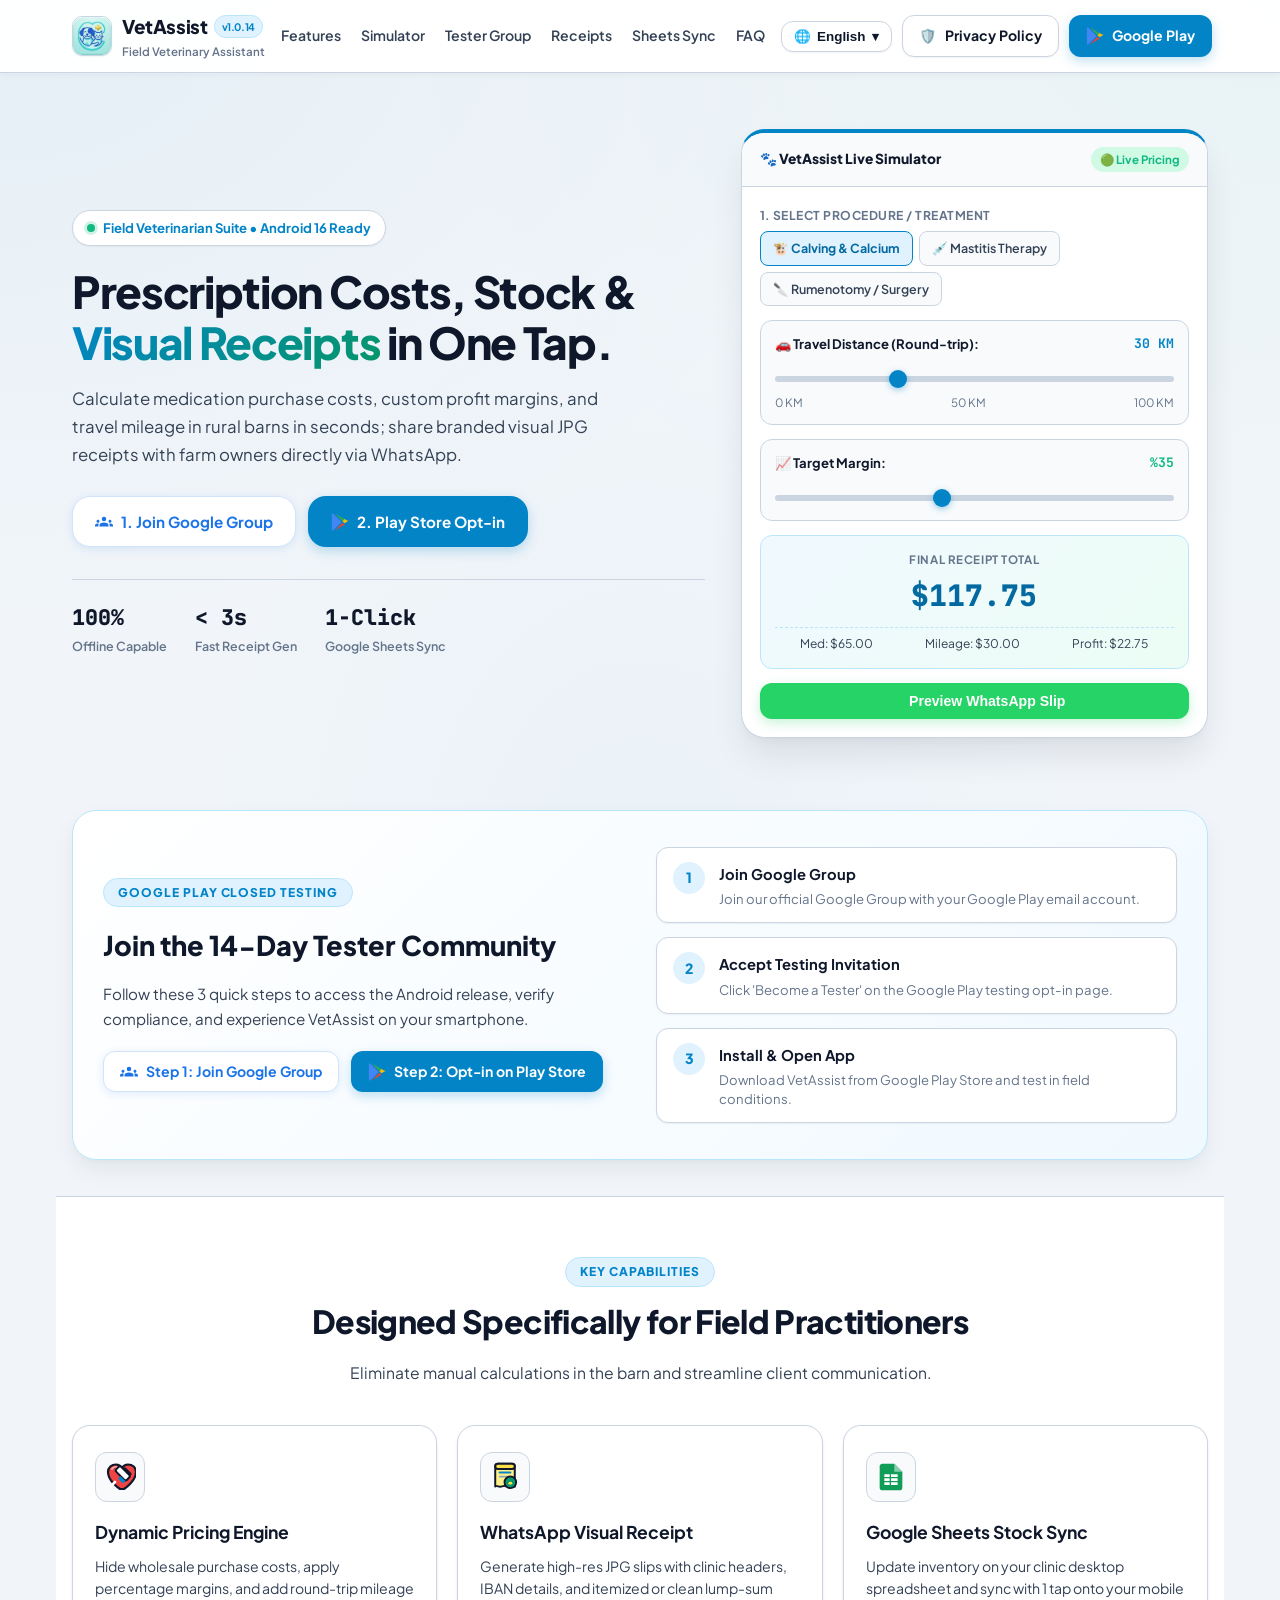
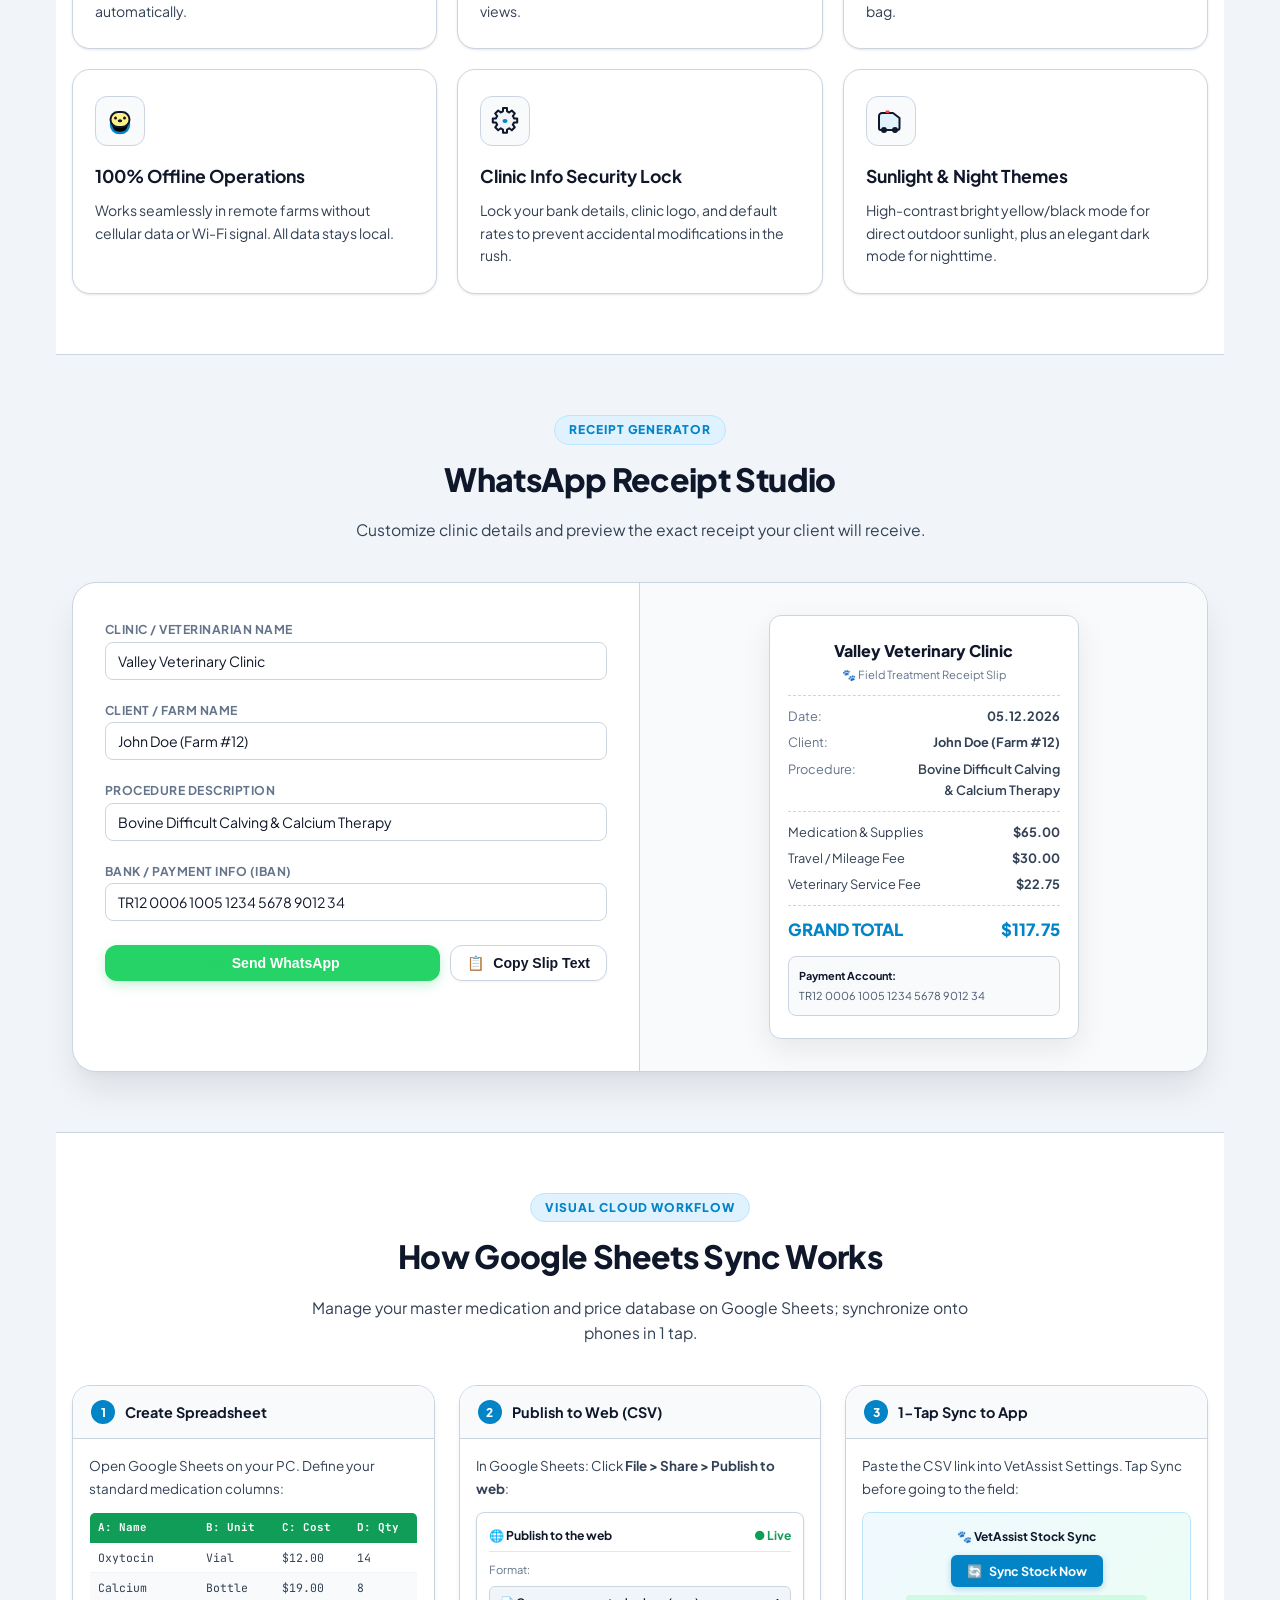
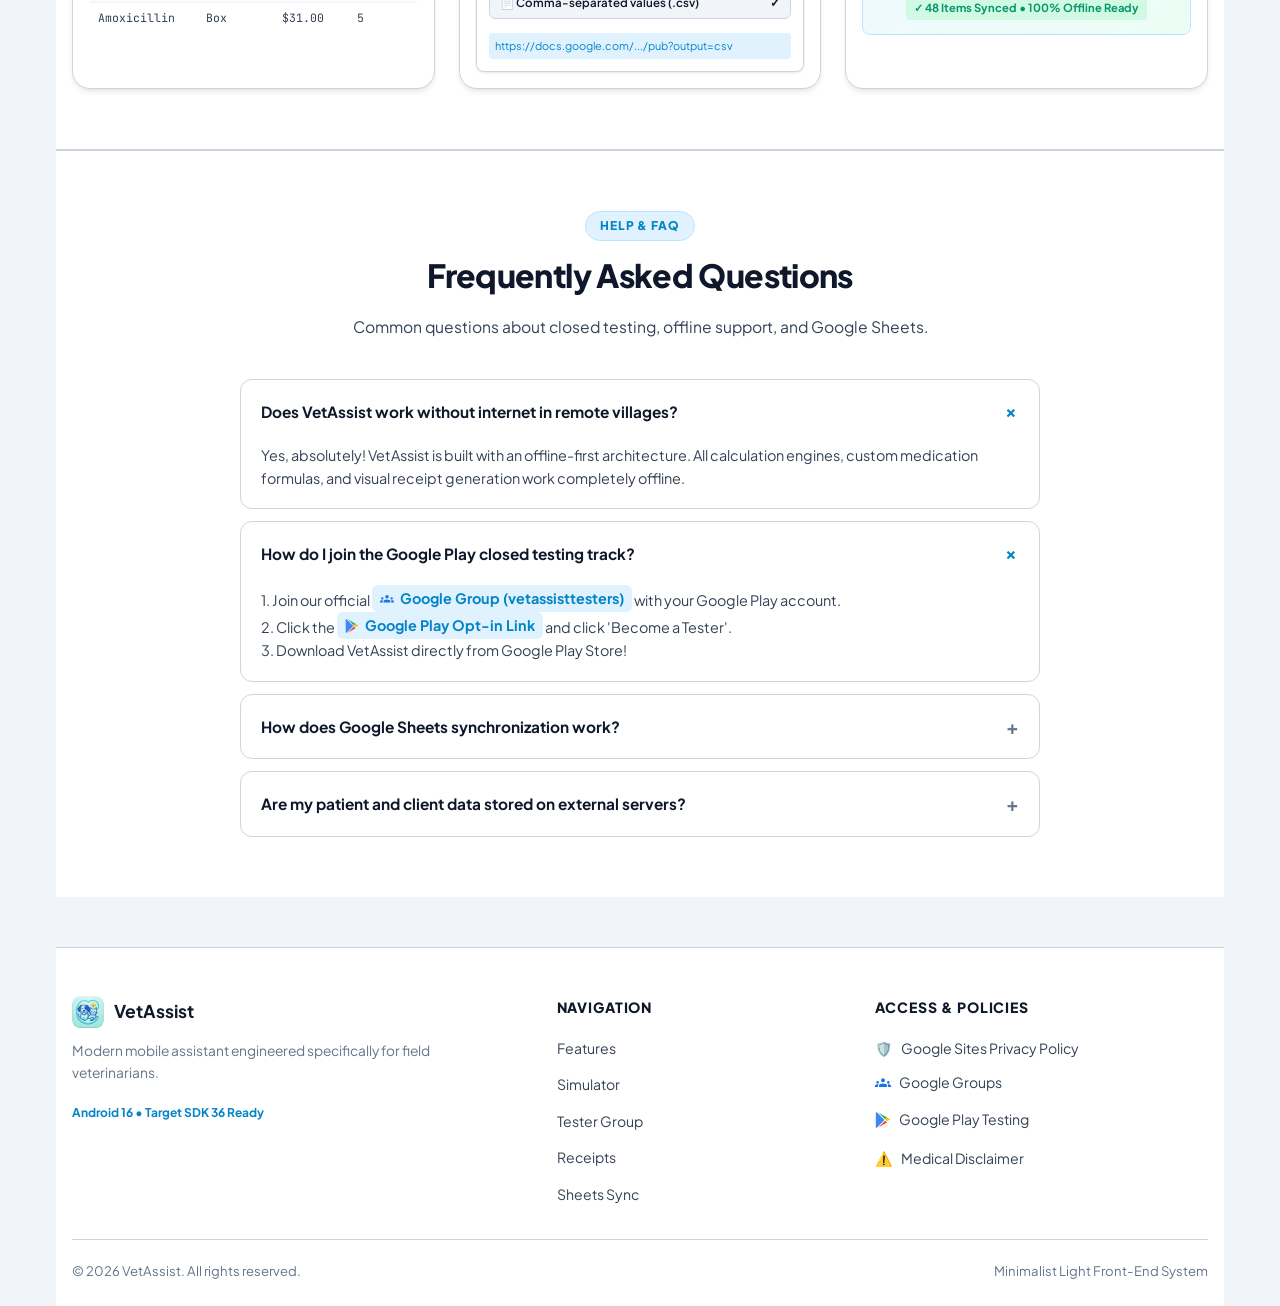
==== commit 6143775a: "release: Bump version to v1.0.14 (versionCode 26) with UTF-8 encoding fixes and publish to Google Pl" ====
--- a/docs/index.html
+++ b/docs/index.html
@@ -1280,7 +1280,7 @@
         <a href="#" class="brand-logo">
           <img src="icon-192.png" alt="VetAssist Logo">
           <div class="brand-titles">
-            <span class="brand-name">VetAssist <span class="badge-version">v1.0.13</span></span>
+            <span class="brand-name">VetAssist <span class="badge-version">v1.0.14</span></span>
             <span class="brand-tagline" data-i18n="app_tagline">Field Veterinary Assistant</span>
           </div>
         </a>
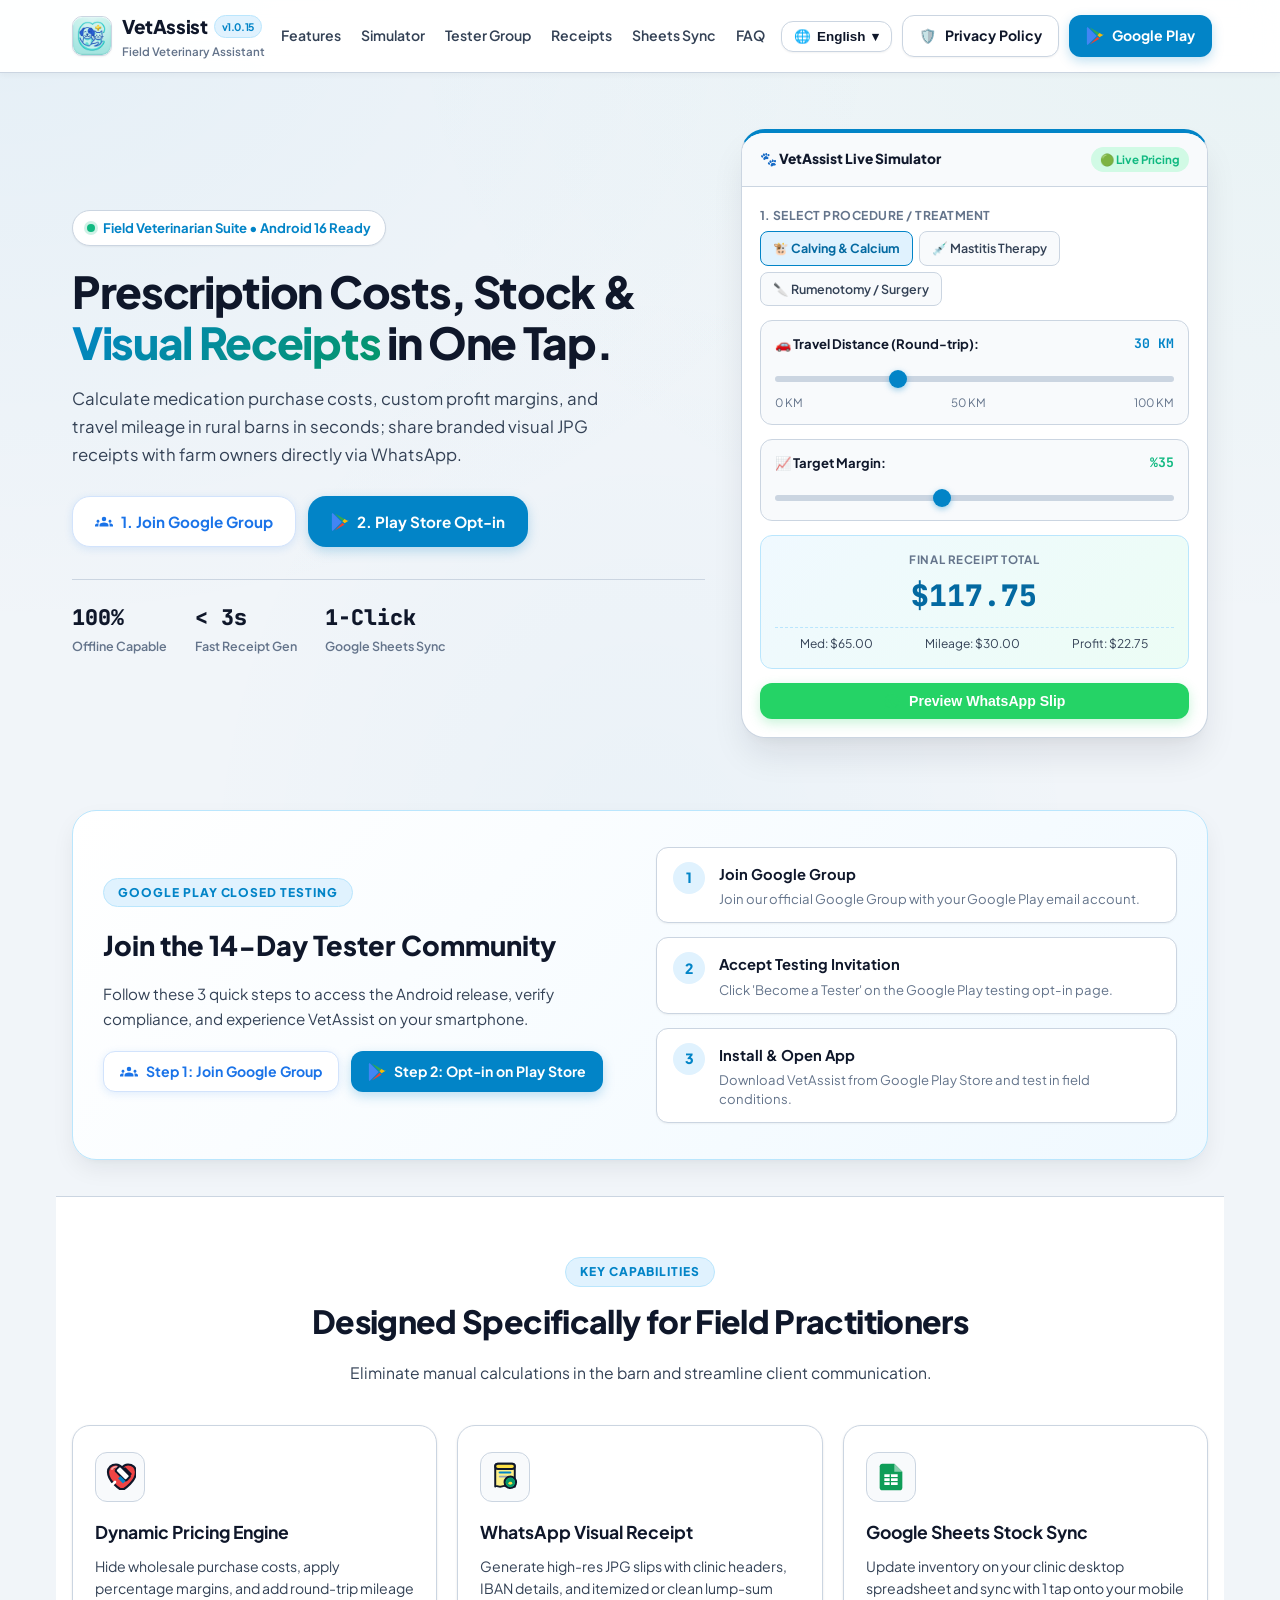
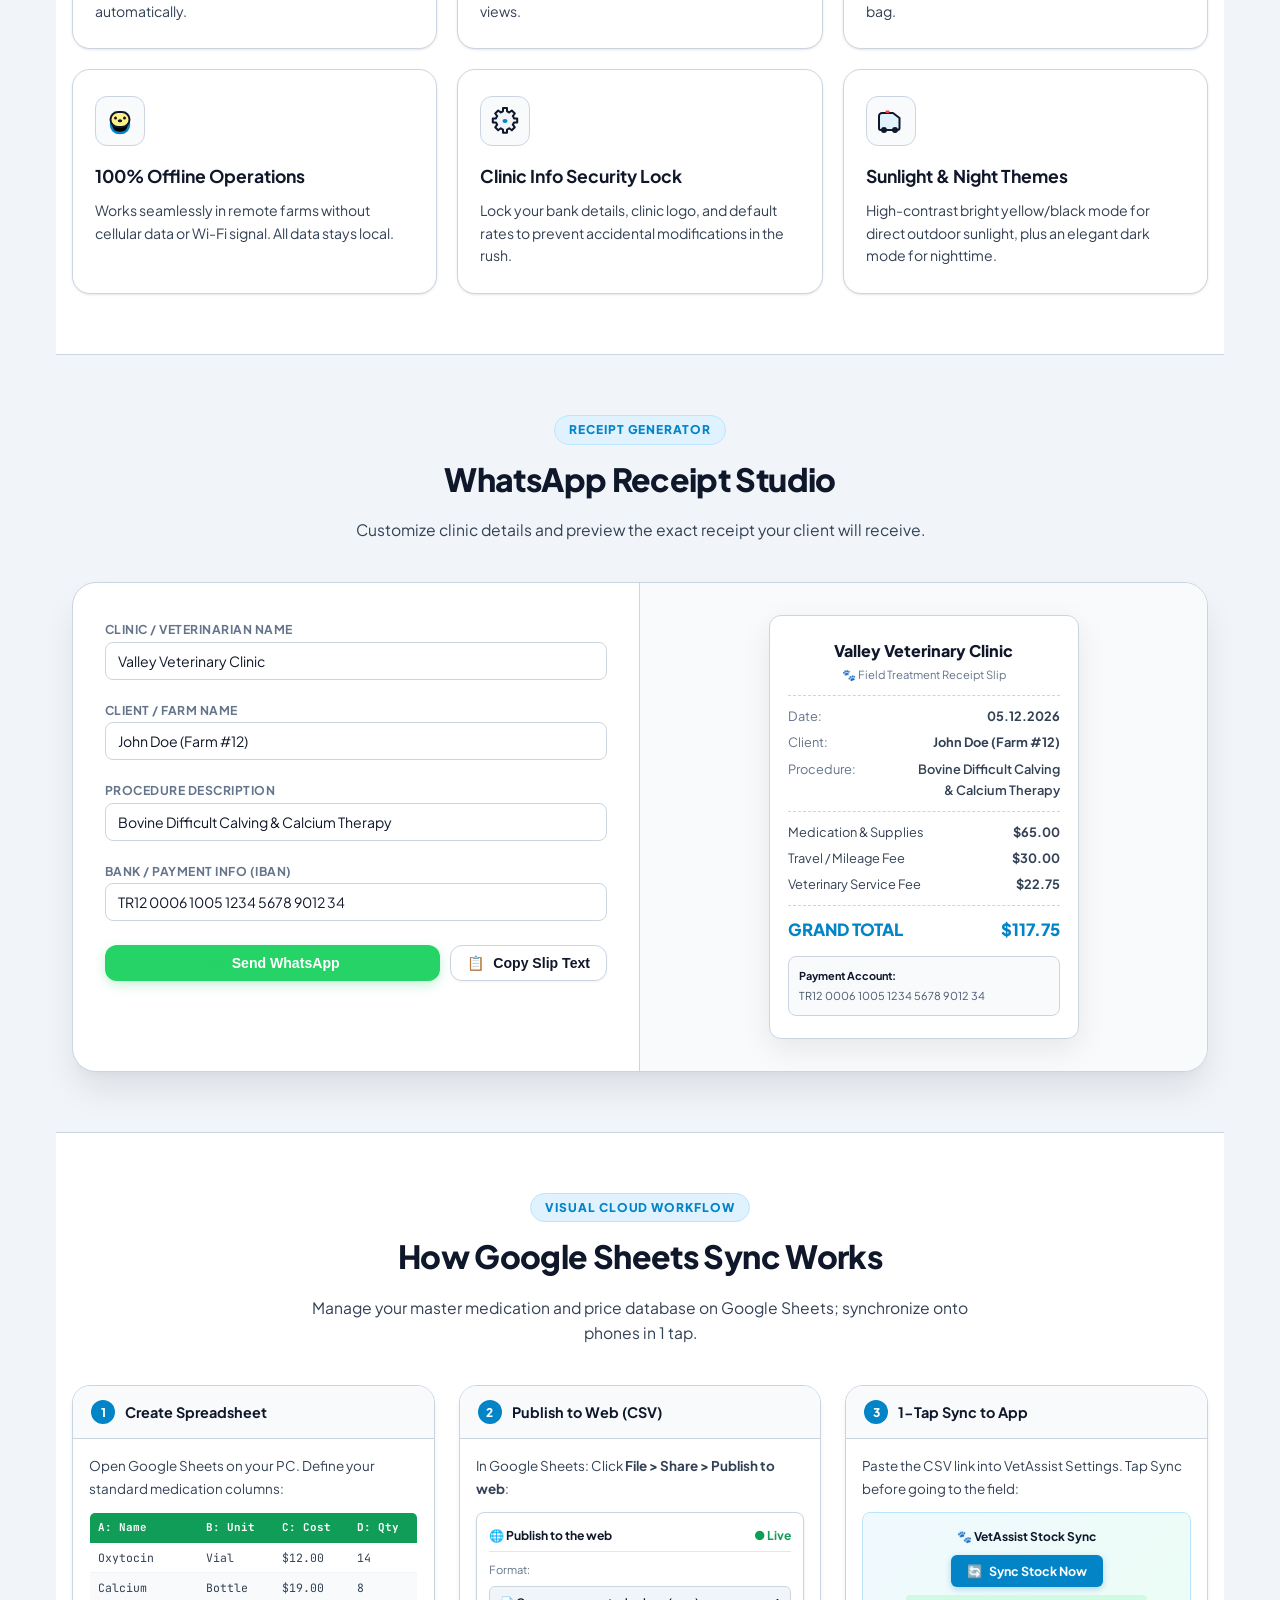
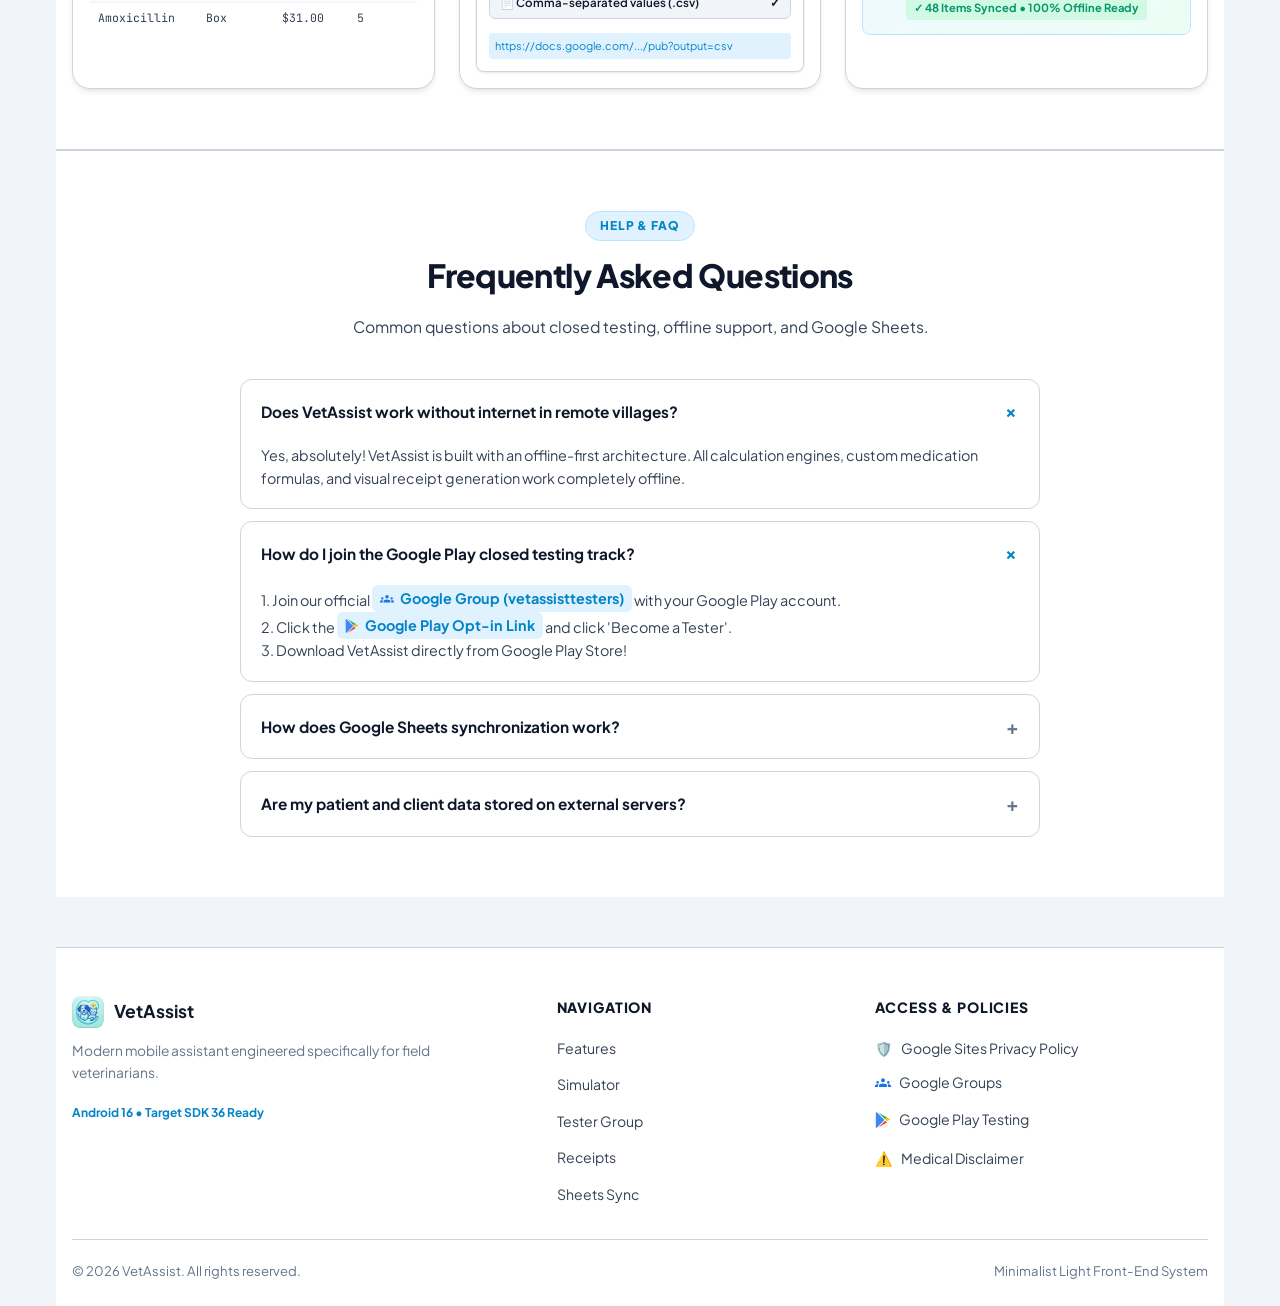
==== commit 7e47a418: "release: Bump version to v1.0.15 (versionCode 27) and update UI layout" ====
--- a/docs/index.html
+++ b/docs/index.html
@@ -1280,7 +1280,7 @@
         <a href="#" class="brand-logo">
           <img src="icon-192.png" alt="VetAssist Logo">
           <div class="brand-titles">
-            <span class="brand-name">VetAssist <span class="badge-version">v1.0.14</span></span>
+            <span class="brand-name">VetAssist <span class="badge-version">v1.0.15</span></span>
             <span class="brand-tagline" data-i18n="app_tagline">Field Veterinary Assistant</span>
           </div>
         </a>
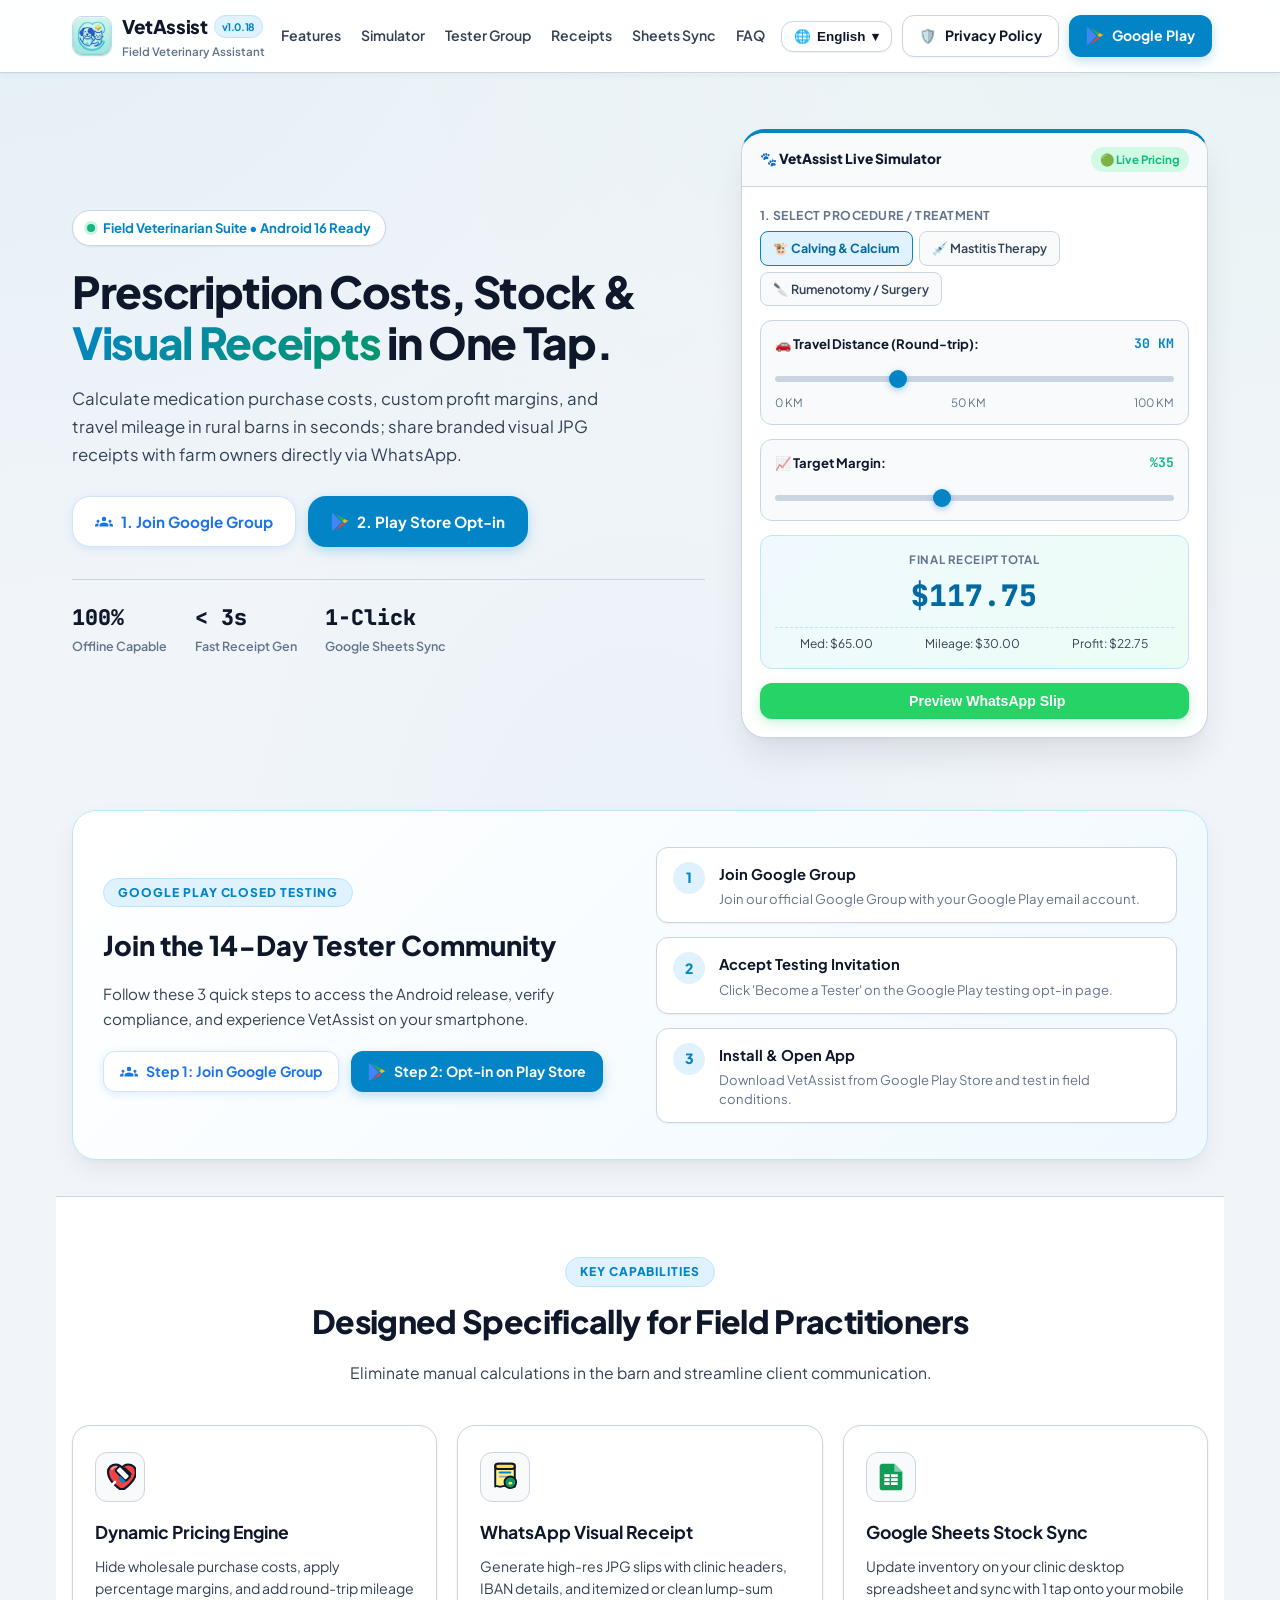
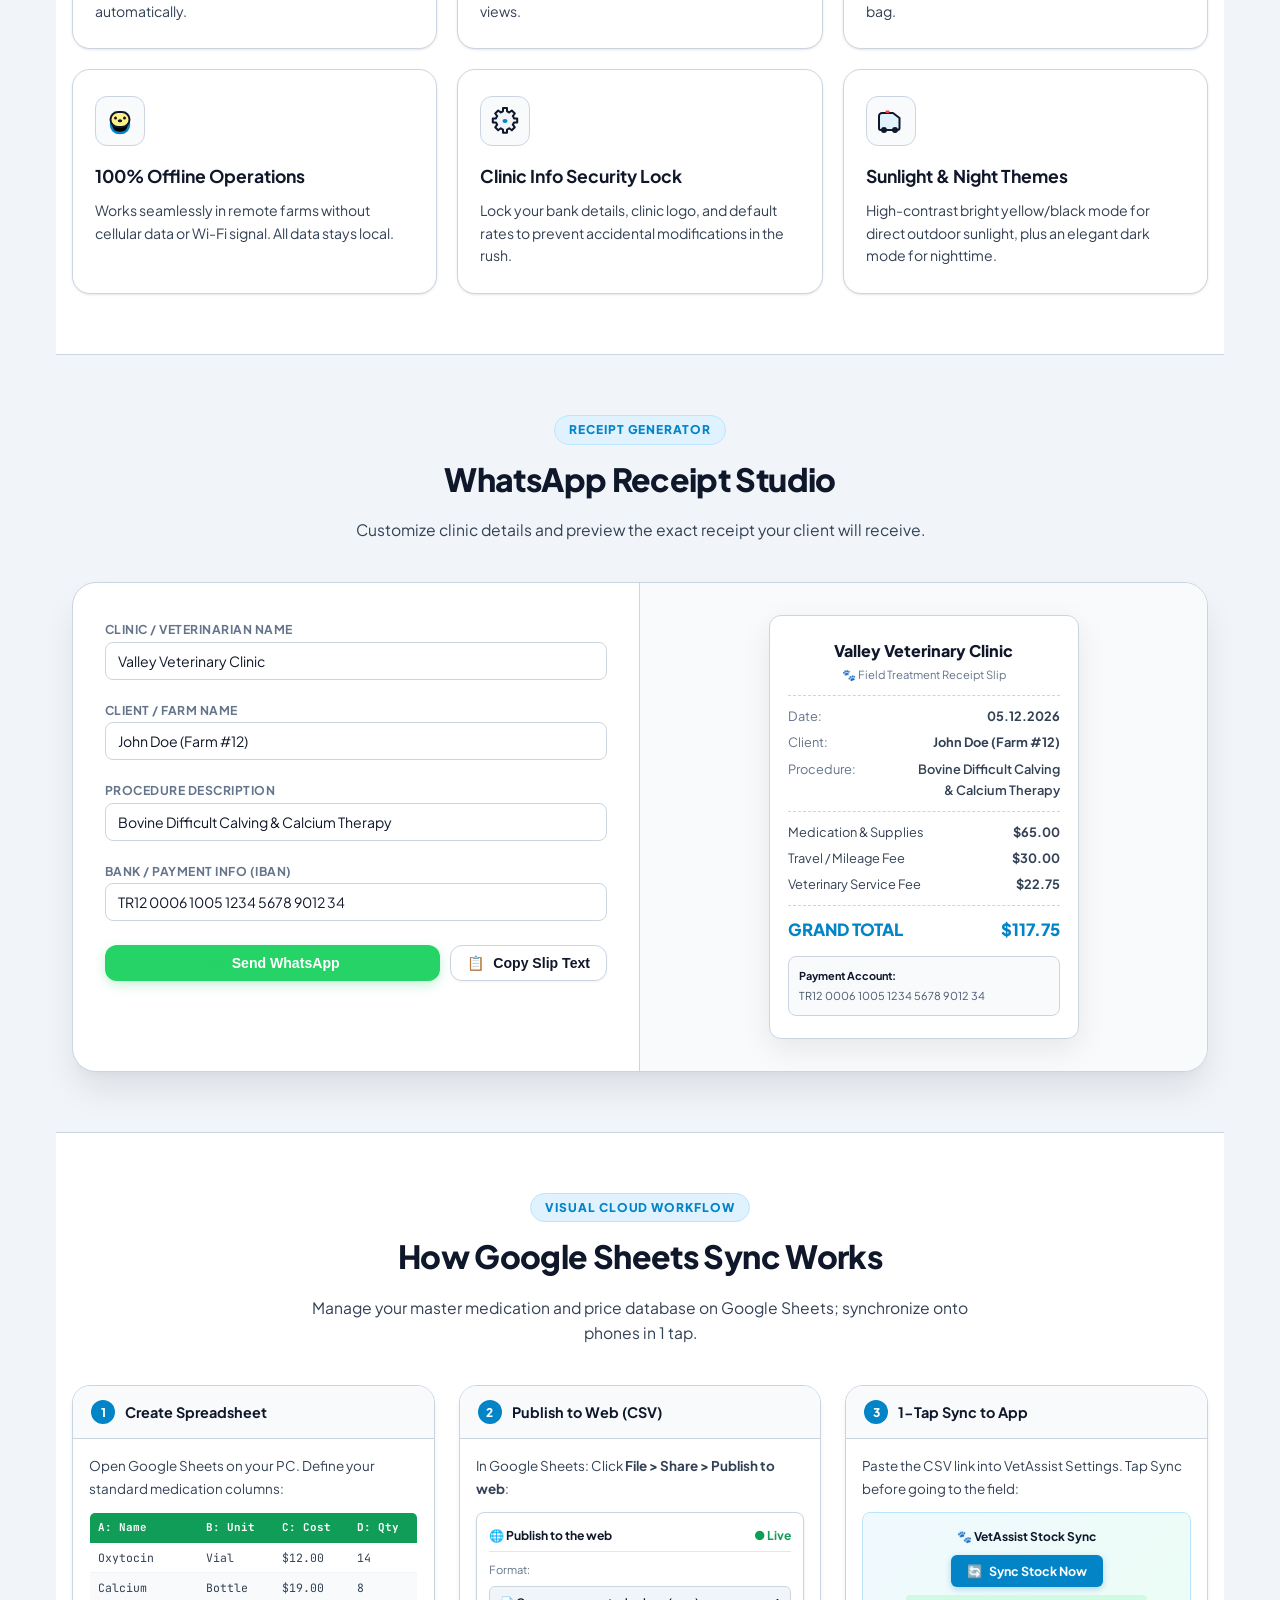
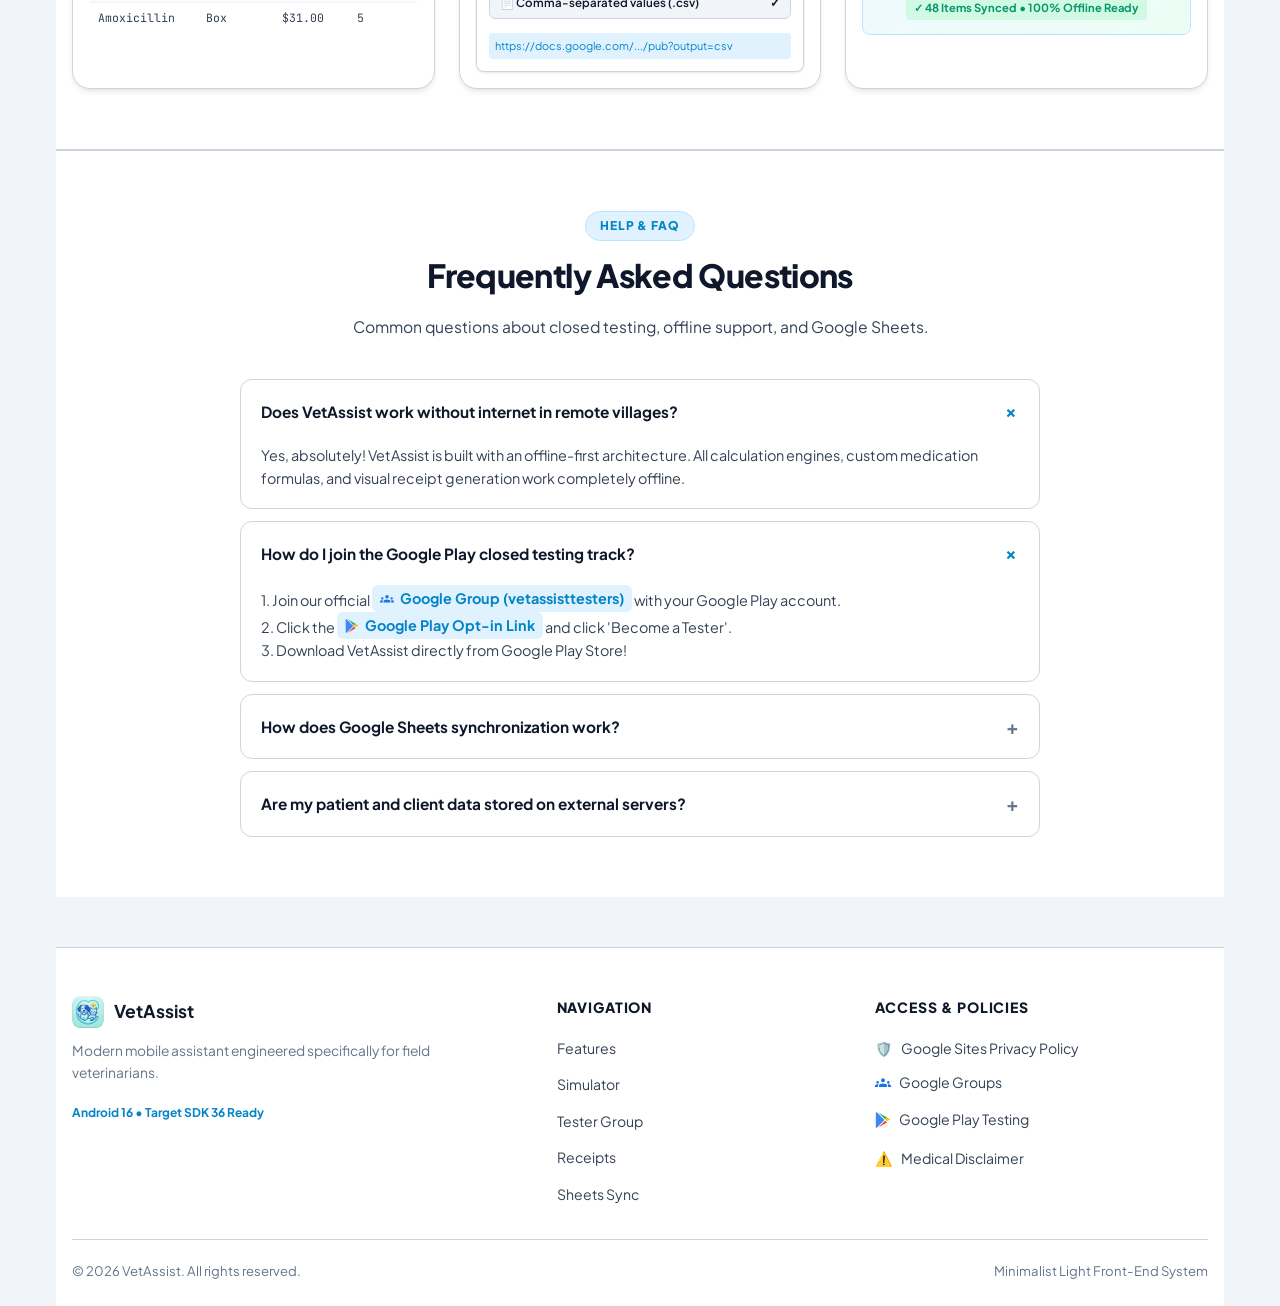
==== commit 6aa2e7ba: "release: Publish v1.0.18 (versionCode 30) to Google Play with full backward compatibility and zero d" ====
--- a/docs/index.html
+++ b/docs/index.html
@@ -1280,7 +1280,7 @@
         <a href="#" class="brand-logo">
           <img src="icon-192.png" alt="VetAssist Logo">
           <div class="brand-titles">
-            <span class="brand-name">VetAssist <span class="badge-version">v1.0.15</span></span>
+            <span class="brand-name">VetAssist <span class="badge-version">v1.0.18</span></span>
             <span class="brand-tagline" data-i18n="app_tagline">Field Veterinary Assistant</span>
           </div>
         </a>
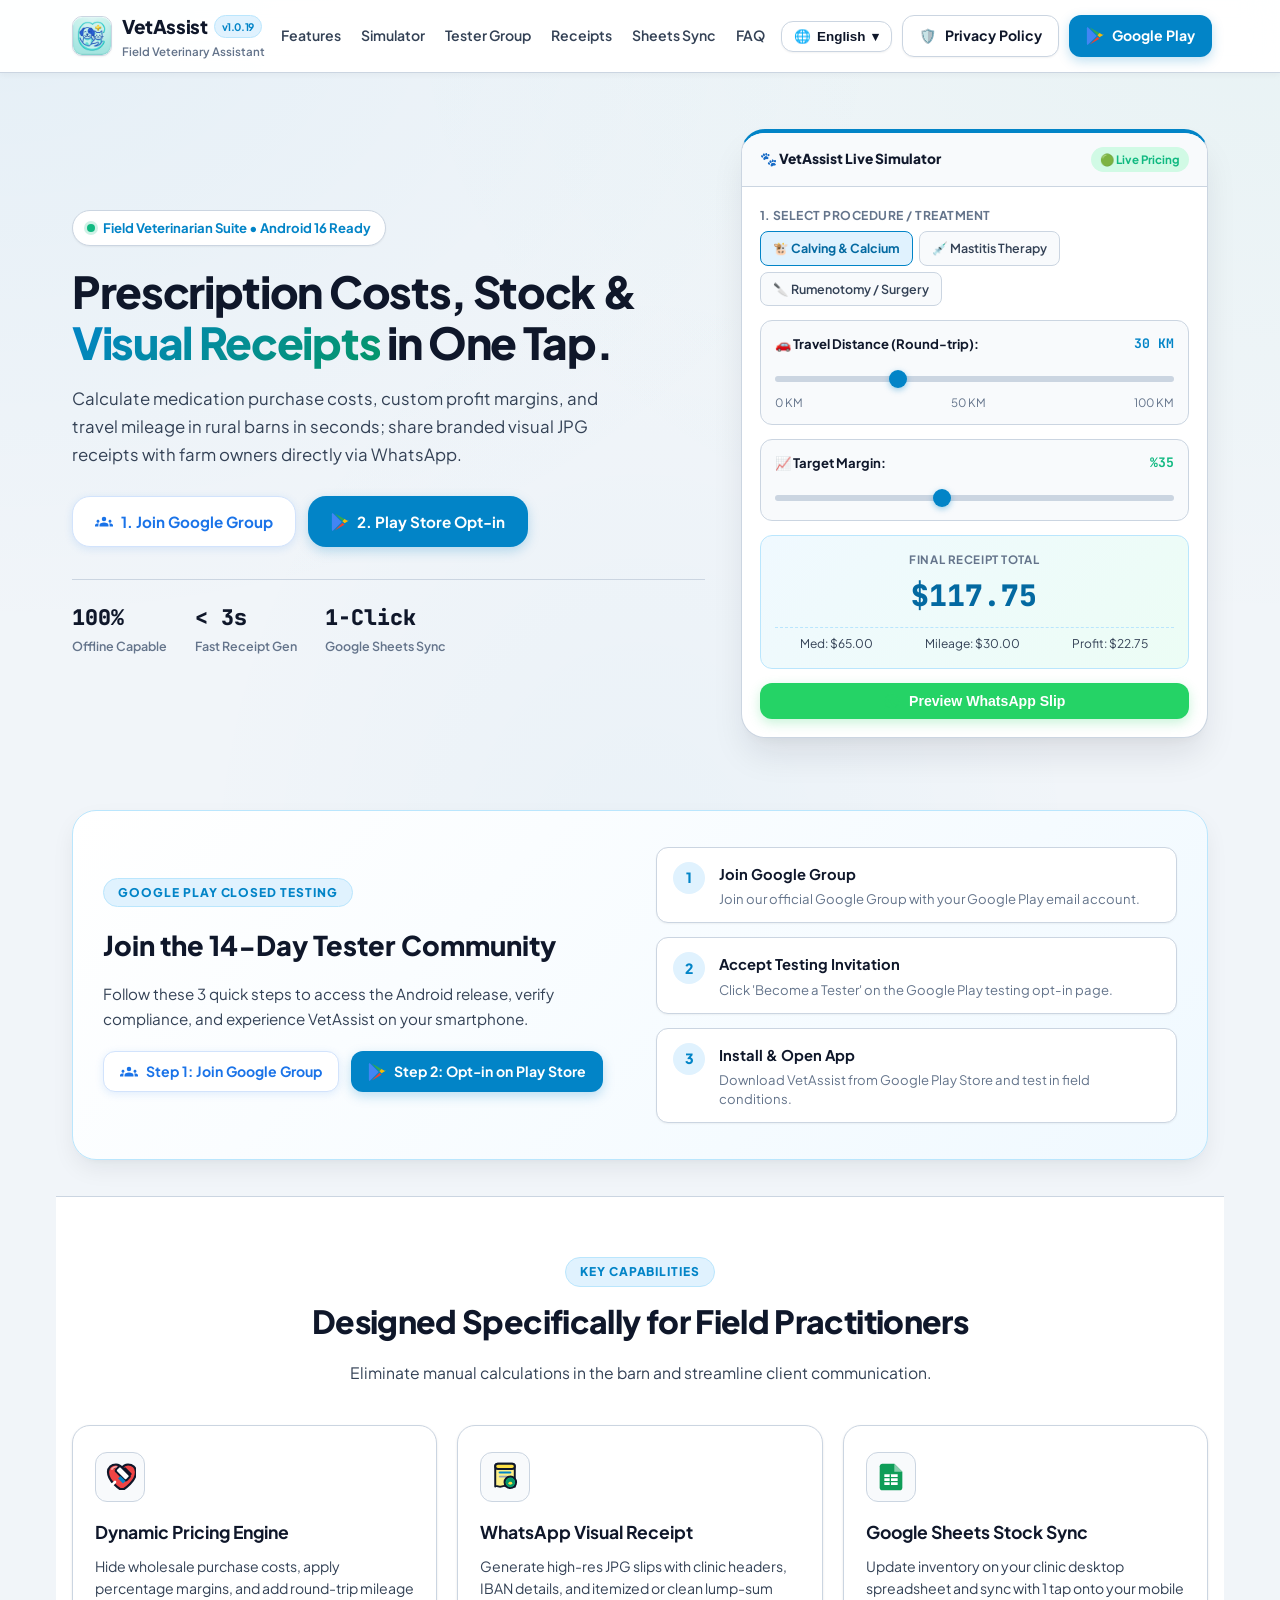
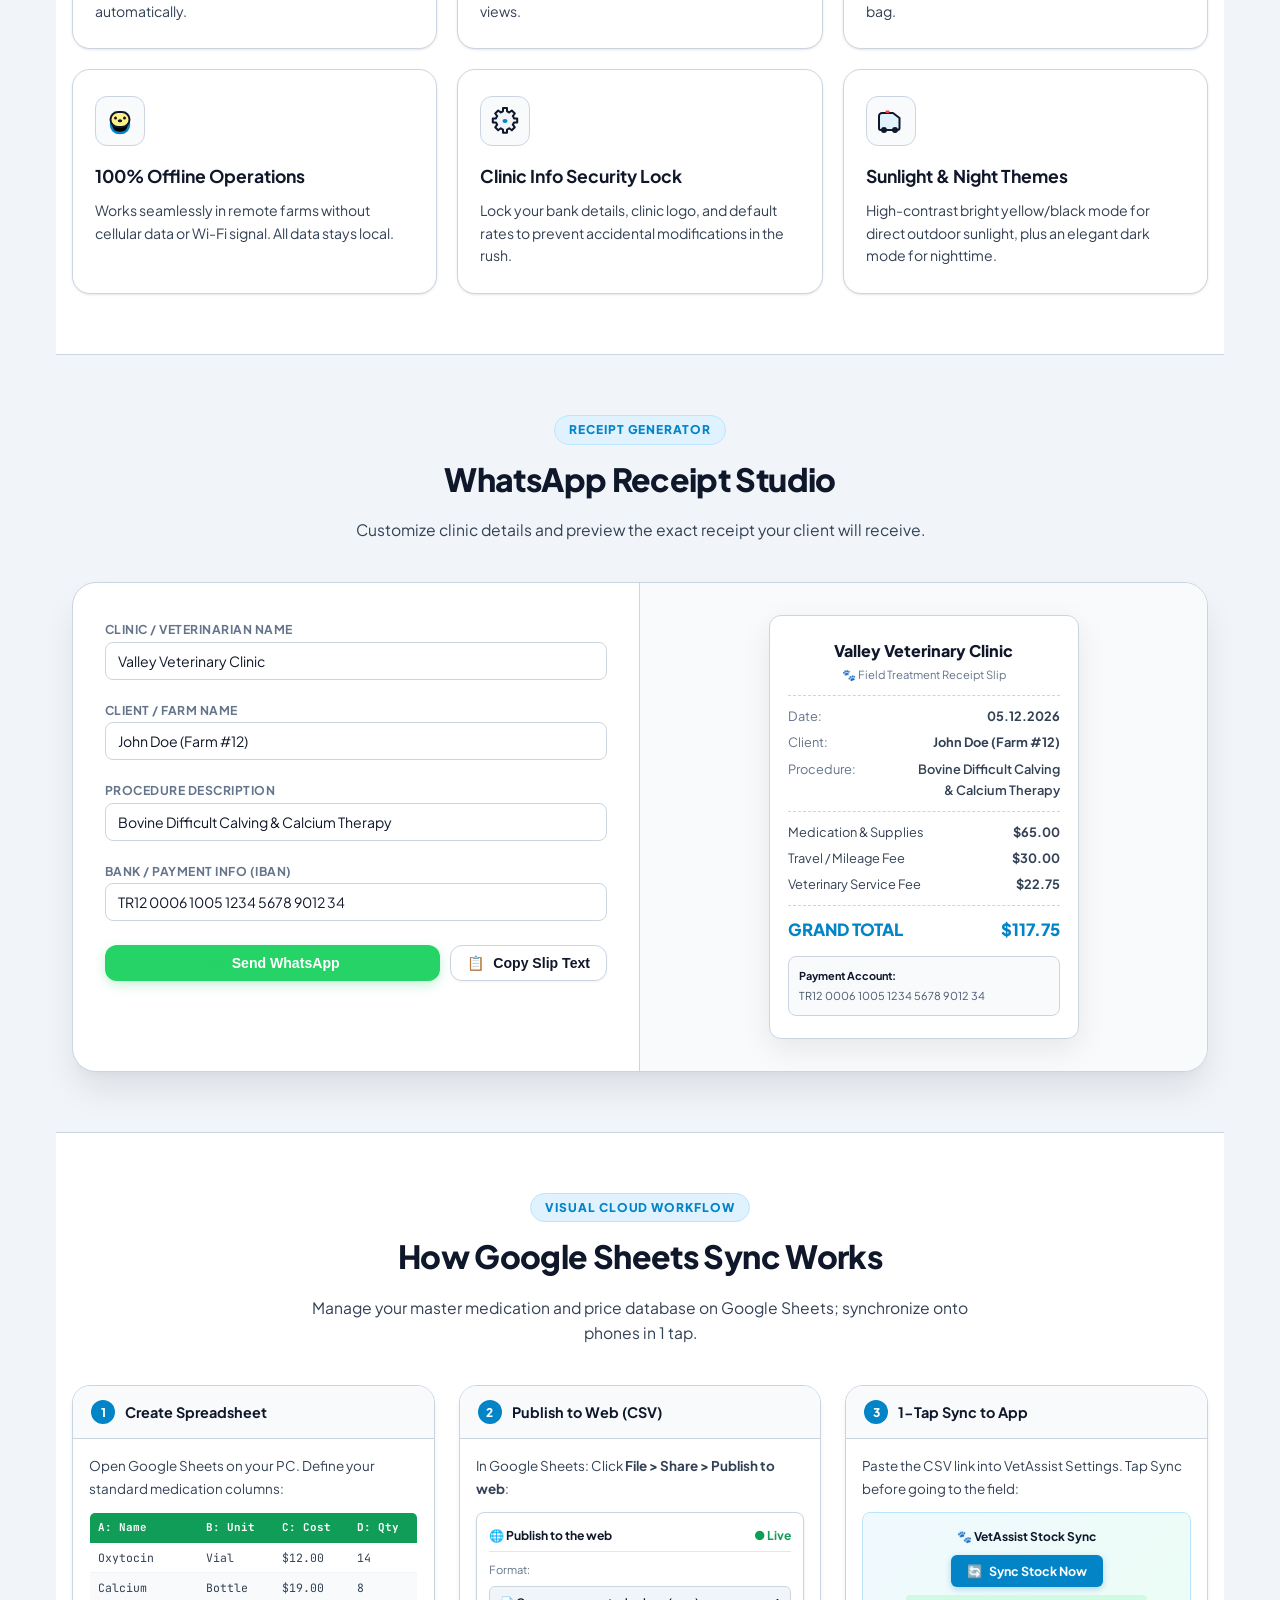
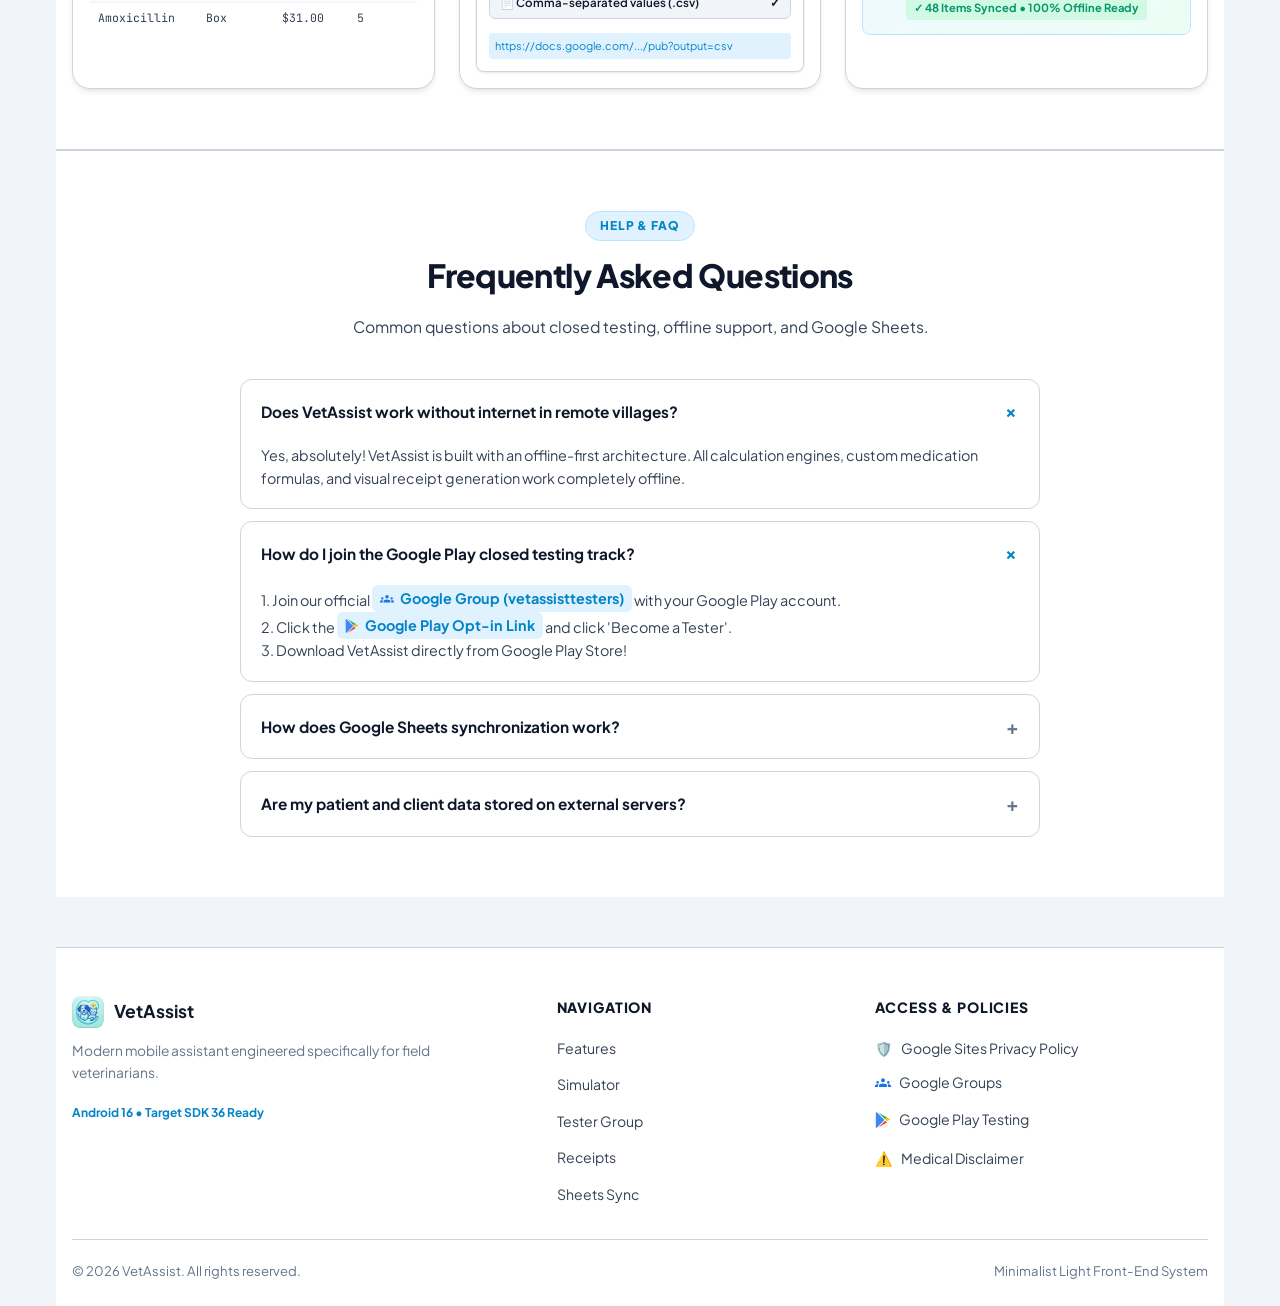
==== commit cb577981: "chore(release): bump version to 31 (v1.0.19) and deploy to Google Play Store" ====
--- a/docs/index.html
+++ b/docs/index.html
@@ -1280,7 +1280,7 @@
         <a href="#" class="brand-logo">
           <img src="icon-192.png" alt="VetAssist Logo">
           <div class="brand-titles">
-            <span class="brand-name">VetAssist <span class="badge-version">v1.0.18</span></span>
+            <span class="brand-name">VetAssist <span class="badge-version">v1.0.19</span></span>
             <span class="brand-tagline" data-i18n="app_tagline">Field Veterinary Assistant</span>
           </div>
         </a>
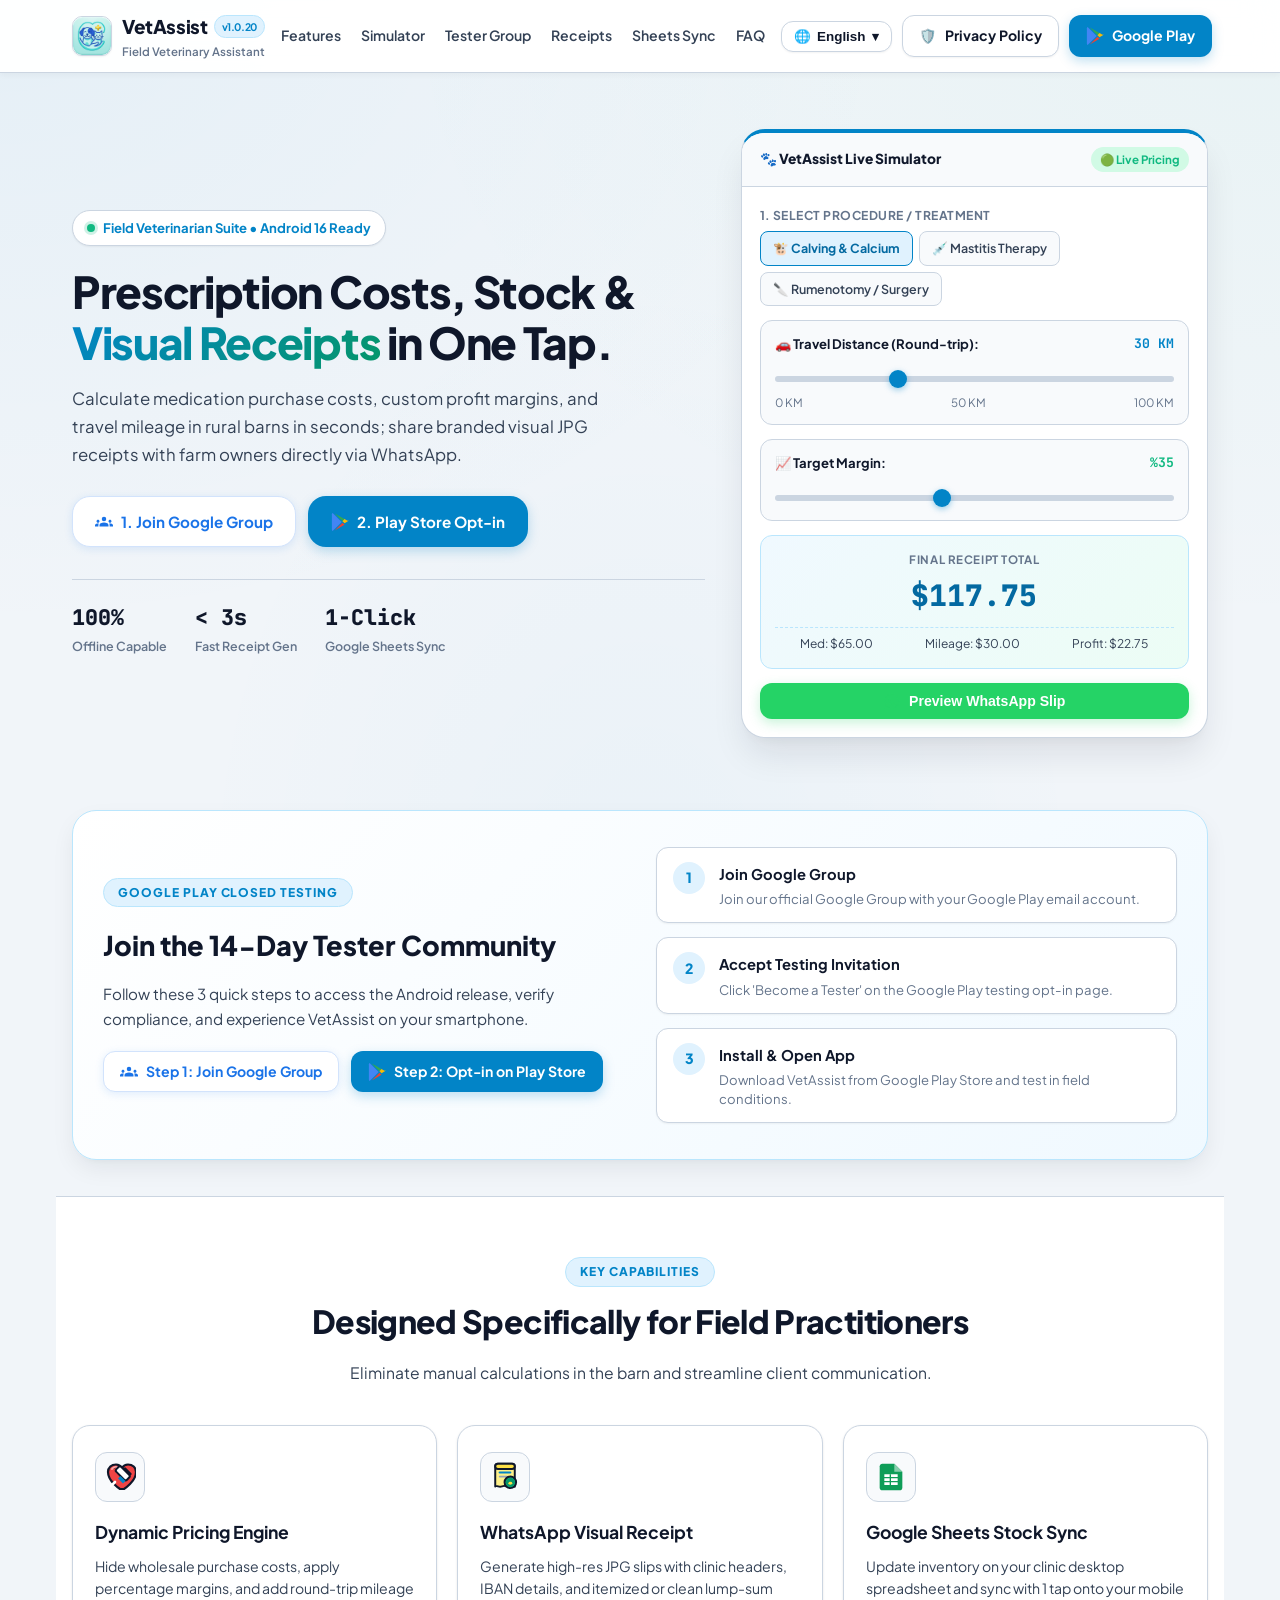
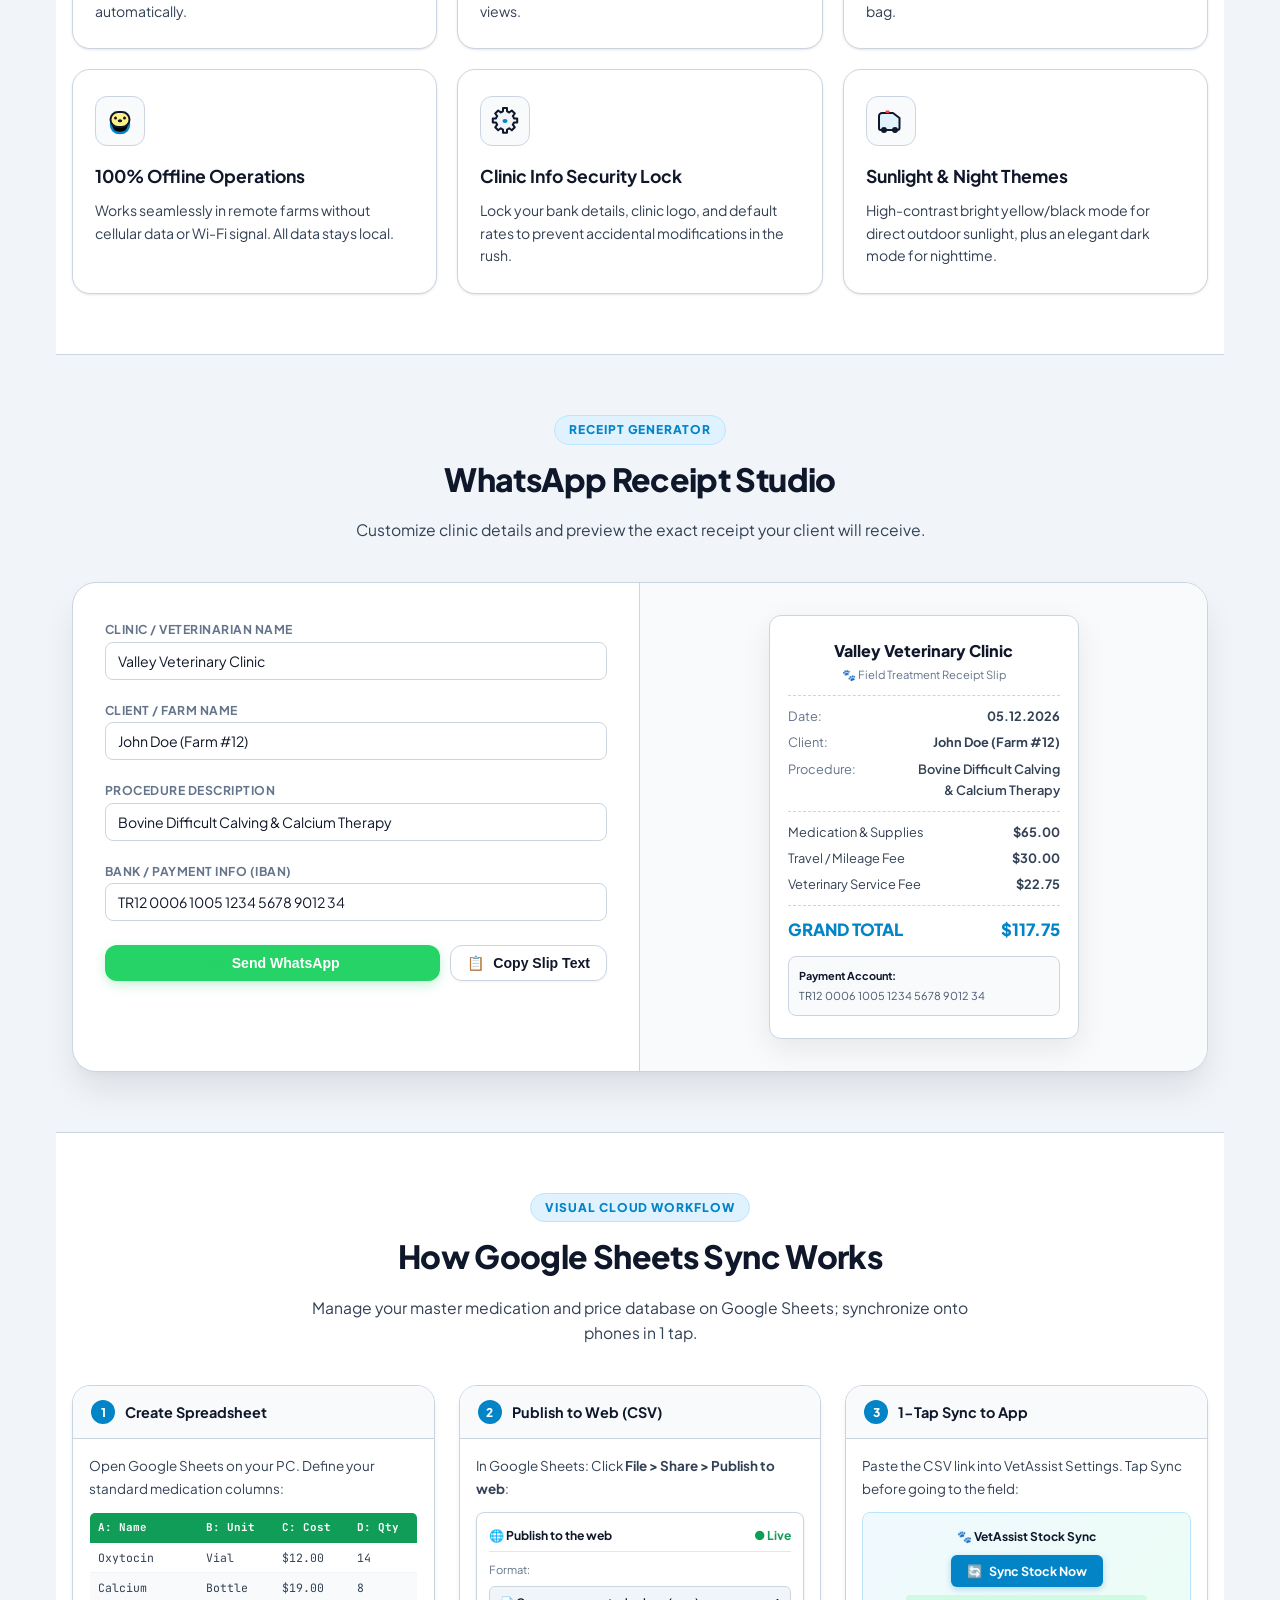
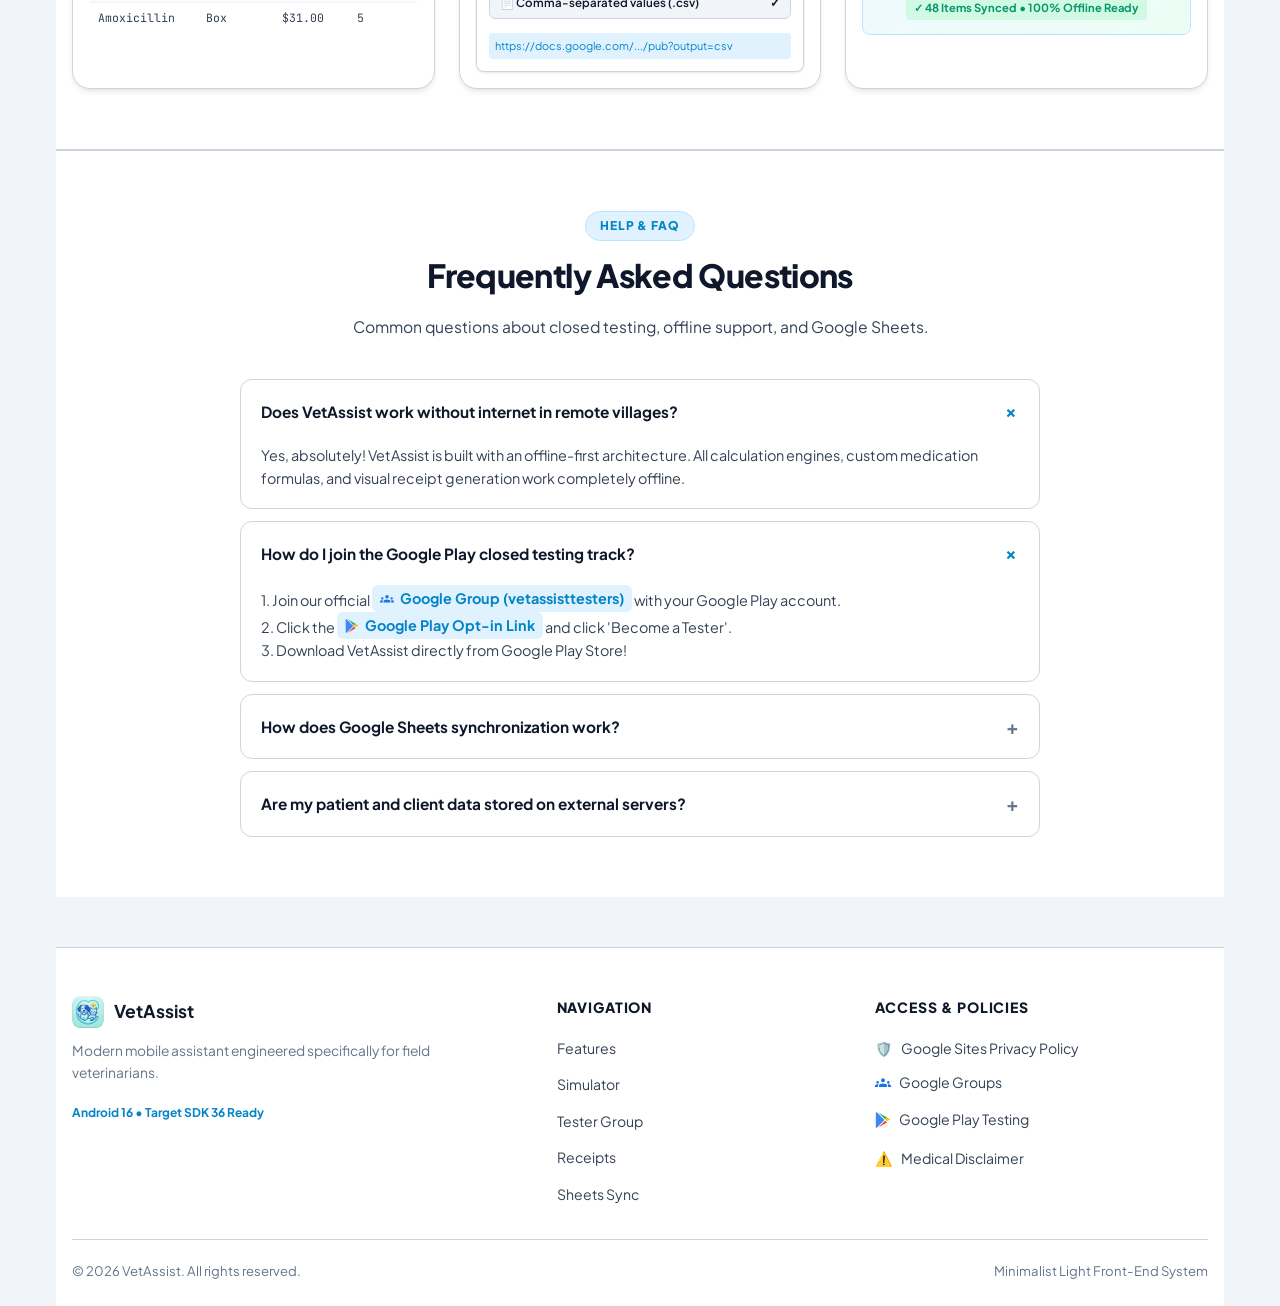
==== commit 440b9858: "chore: release v1.0.20 (versionCode 32) and Play Store deployment" ====
--- a/docs/index.html
+++ b/docs/index.html
@@ -1280,7 +1280,7 @@
         <a href="#" class="brand-logo">
           <img src="icon-192.png" alt="VetAssist Logo">
           <div class="brand-titles">
-            <span class="brand-name">VetAssist <span class="badge-version">v1.0.19</span></span>
+            <span class="brand-name">VetAssist <span class="badge-version">v1.0.20</span></span>
             <span class="brand-tagline" data-i18n="app_tagline">Field Veterinary Assistant</span>
           </div>
         </a>
